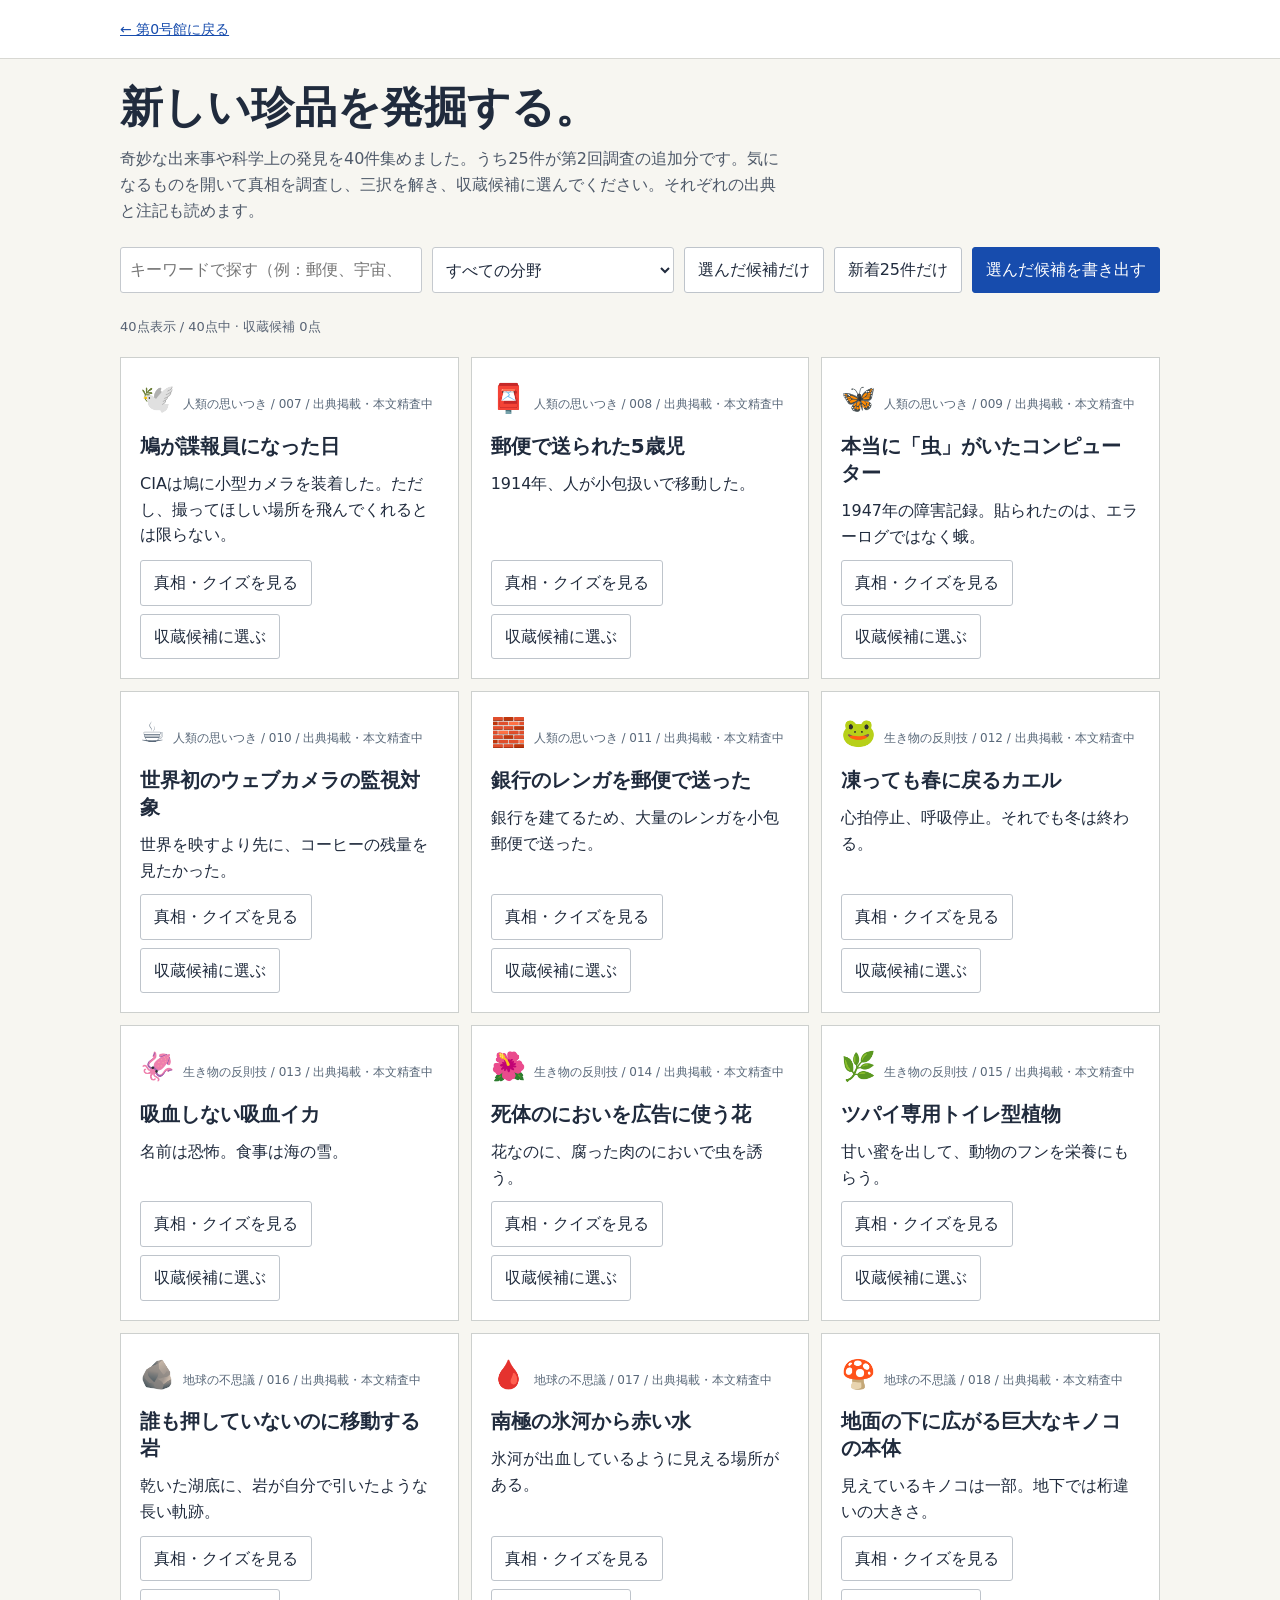
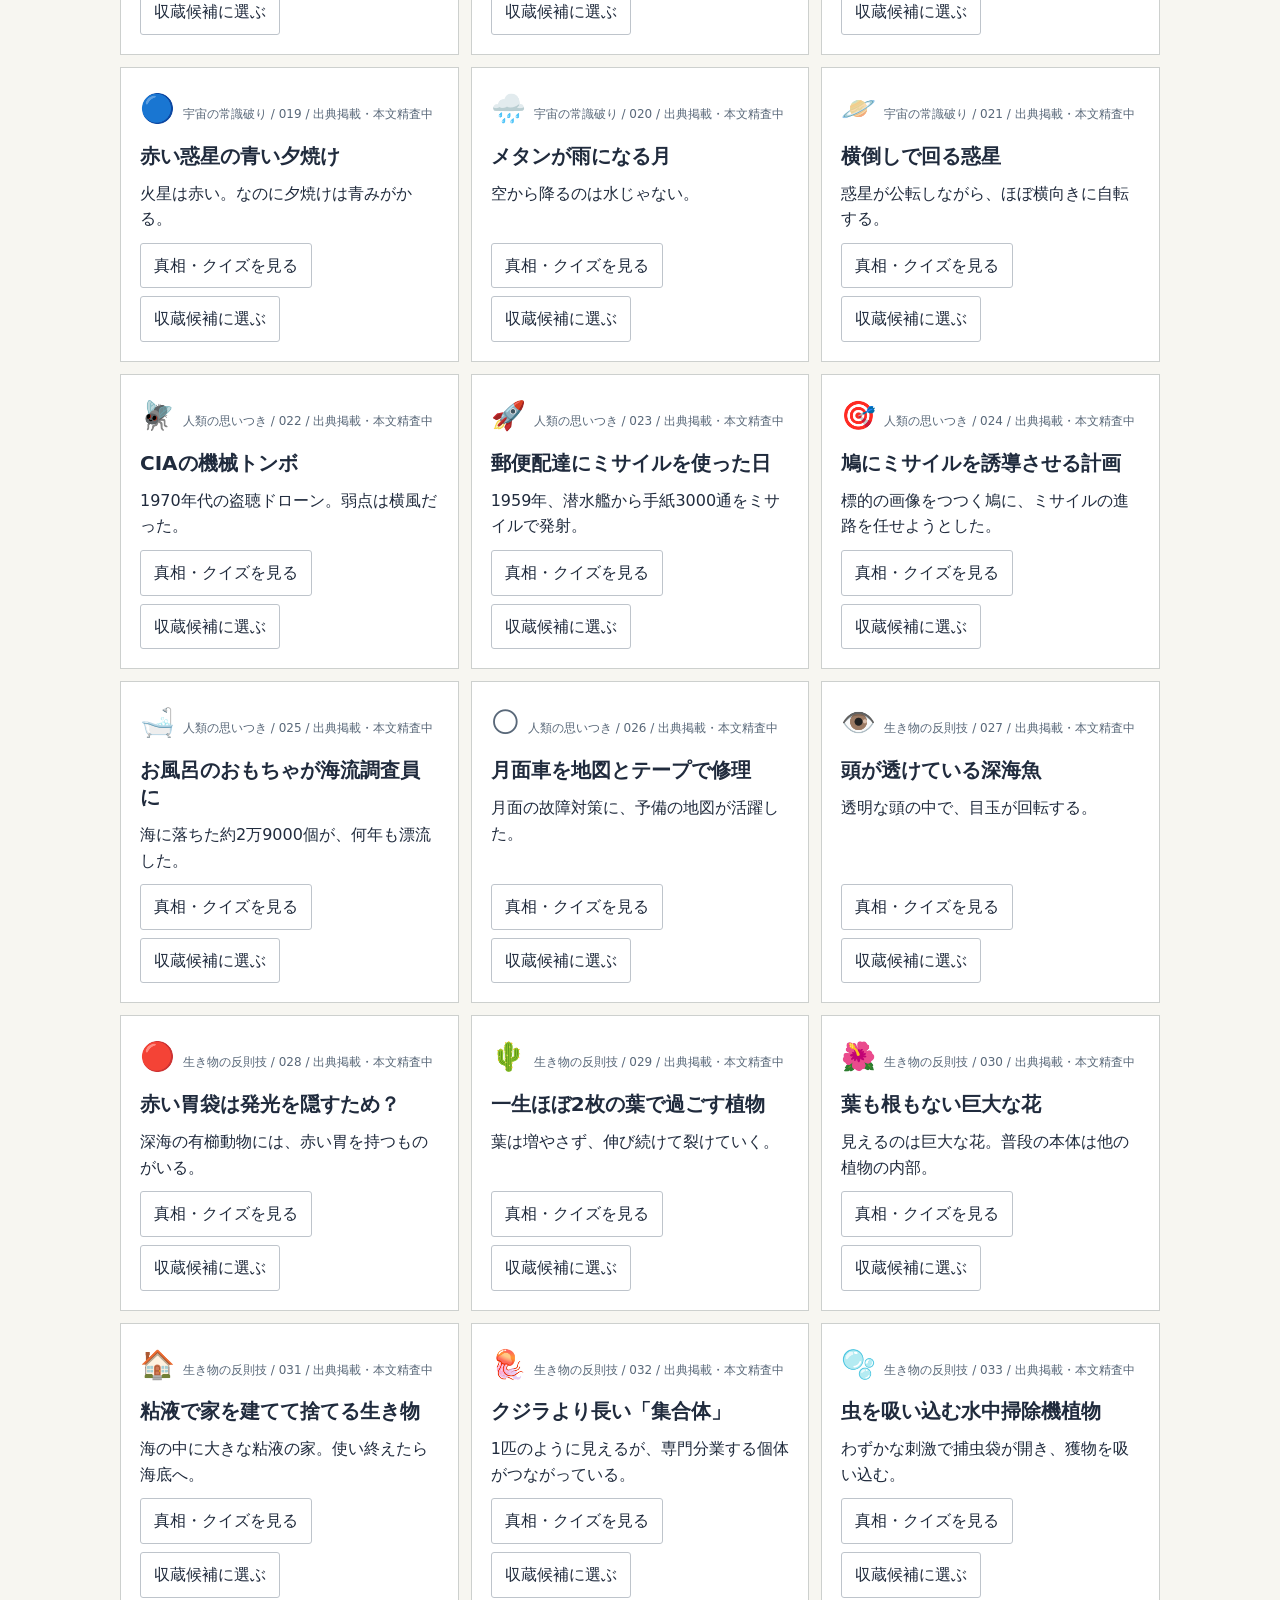
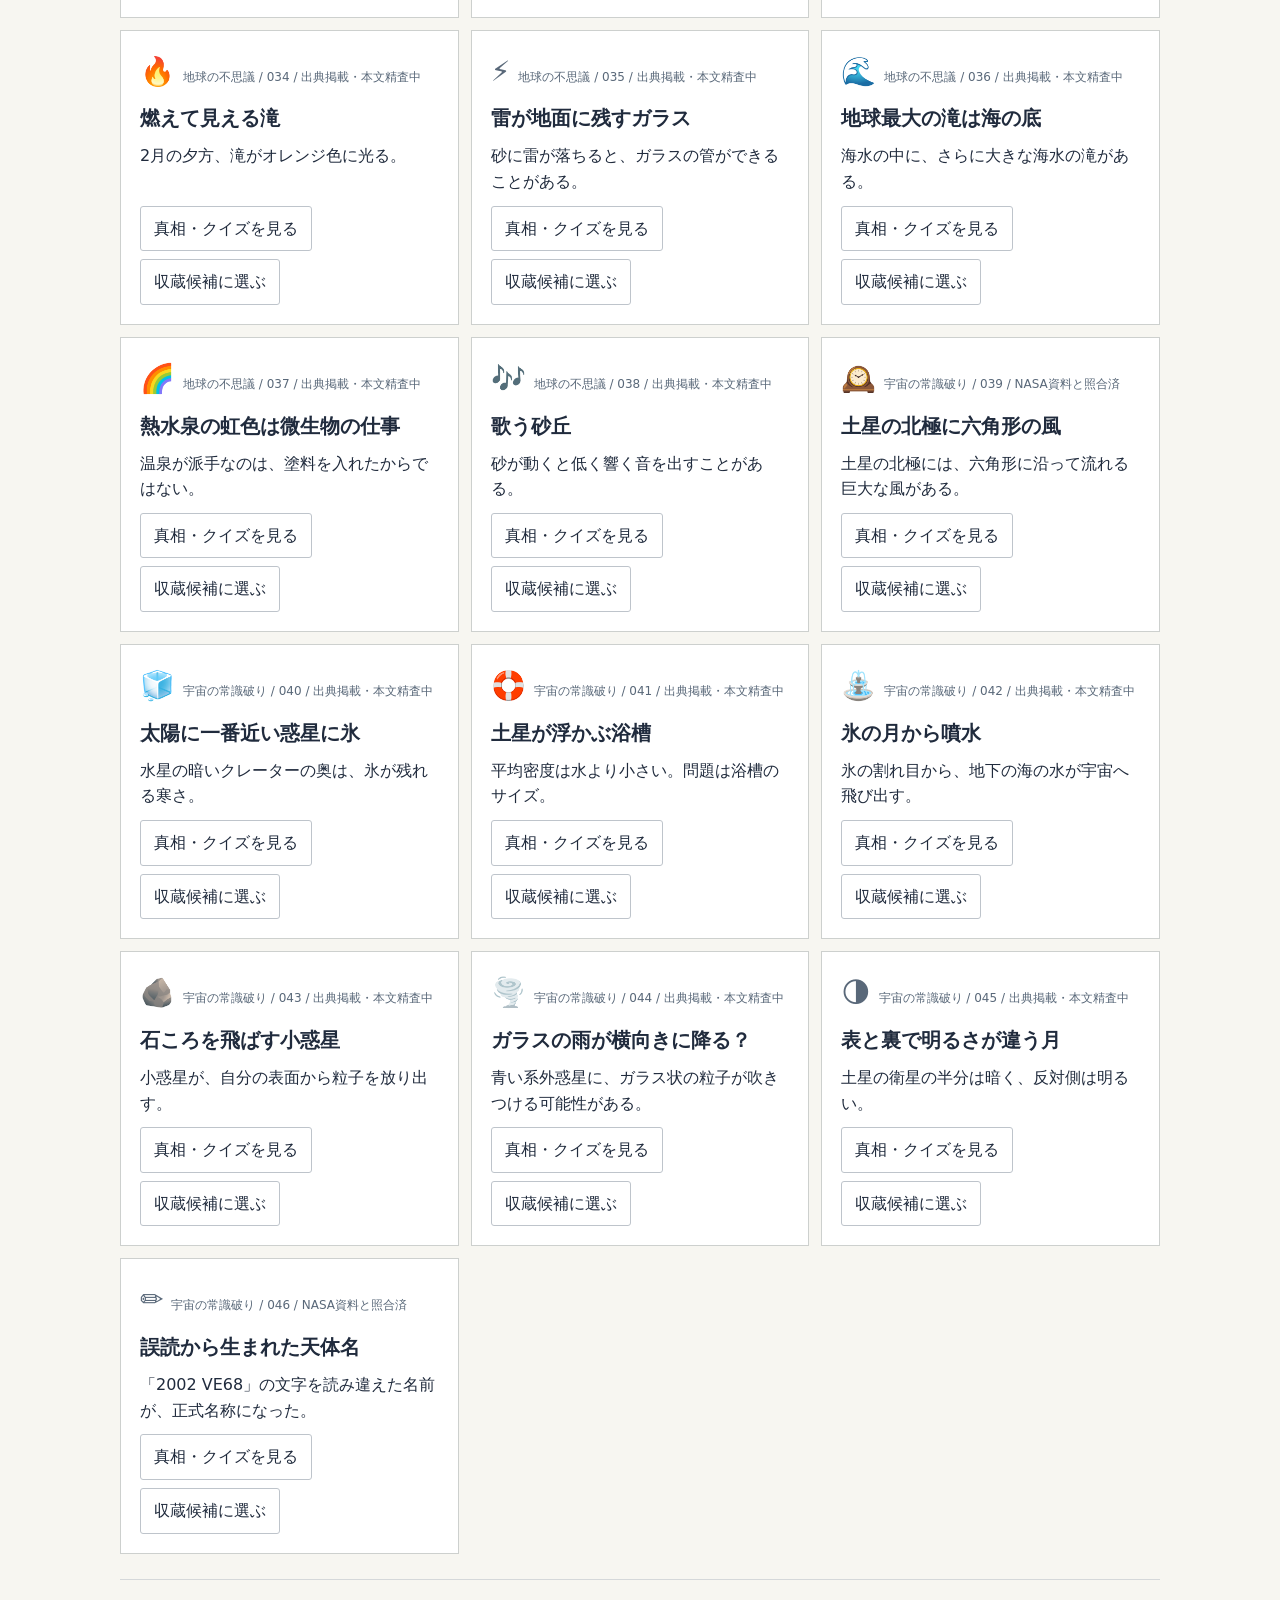
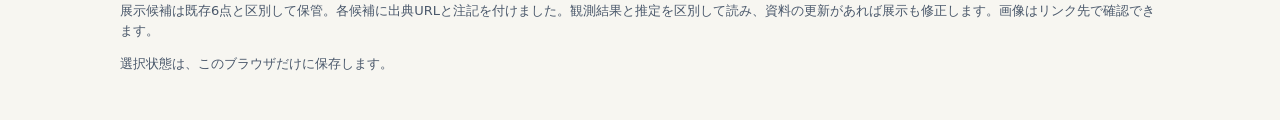
==== curation.html @ 81f0486c "feat: publish museum v0.4 with sourced exhibits and review notes" ====
<!doctype html><html lang="ja"><head><meta charset="utf-8"><meta name="viewport" content="width=device-width, initial-scale=1"><title>奇妙な博物館｜発掘室</title><style>
:root{font:16px/1.6 system-ui,-apple-system,"Noto Sans JP",sans-serif;color:#202b3d;background:#f7f6f1}*{box-sizing:border-box}a{color:#174cad}body{margin:0}.wrap{width:min(1040px,calc(100% - 28px));margin:auto}header{background:#fff;border-bottom:1px solid #d8d8d3;padding:16px 0}.back{font-size:14px}h1{font-size:clamp(28px,4vw,43px);line-height:1.25;margin:22px 0 12px}p{margin:5px 0 12px}.lead{color:#4e5969;max-width:65ch}.toolbar{display:flex;flex-wrap:wrap;gap:10px;align-items:center;margin:24px 0}.toolbar input,.toolbar select{min-height:46px;padding:9px;border:1px solid #c5c9ce;border-radius:3px;background:white;color:inherit;font:inherit}.toolbar input{flex:1 1 240px}.toolbar select{flex:1 1 180px}button{min-height:44px;cursor:pointer;padding:9px 13px;border:1px solid #174cad;color:#fff;background:#174cad;border-radius:3px;font:inherit}button.alt{border-color:#bec4cb;background:#fff;color:#202b3d}button[aria-pressed="true"]{background:#e4ebfa;color:#123b82;border-color:#174cad}button:focus-visible,a:focus-visible,input:focus-visible,select:focus-visible{outline:3px solid #4389ef;outline-offset:2px}.status{font-size:13px;color:#586374;min-height:26px}.grid{display:grid;grid-template-columns:repeat(auto-fit,minmax(min(100%,290px),1fr));gap:12px;margin:14px 0 24px}.card{padding:19px;background:#fff;border:1px solid #cdd0ce;display:flex;flex-direction:column;gap:11px;min-width:0}.category{font-size:12px;color:#596879}.symbol{font-size:28px;margin-right:8px}.card h2{font-size:20px;line-height:1.35;margin:0}.teaser{flex:1;margin:0}.controls{display:flex;flex-wrap:wrap;gap:8px}.truth{border-top:1px solid #deded9;padding-top:13px;font-size:14px}.truth p{margin:0 0 10px}.quiz{border:1px solid #cbd0d7;padding:12px;background:#fafafa}.quiz legend{font-weight:bold}.answers{display:grid;gap:6px;margin:8px 0}.answers button{background:#fff;color:#202b3d;border-color:#cbd0d7;text-align:left}.answers button.correct{background:#e7f6eb;border-color:#278144}.answers button.incorrect{background:#fff0eb;border-color:#b33c28}.quiz-response{margin-top:8px;min-height:20px;font-weight:600}.footer{margin:25px 0 45px;border-top:1px solid #d5d8da;padding-top:16px;font-size:13px;color:#4a586b}.toolbar .short{font-size:13px}.source{overflow-wrap:anywhere}#empty{padding:18px;background:#fff;border:1px solid #d8d8d3}body small{font-size:12px}@media(max-width:540px){.toolbar input,.toolbar select{flex:1 1 100%}.toolbar button{flex:1 1 calc(50% - 10px);white-space:normal}#export{flex-basis:100%}}
</style></head><body><header><div class="wrap"><a class="back" href="index.html">← 第0号館に戻る</a></div></header><main class="wrap"><h1>新しい珍品を発掘する。</h1><p class="lead">奇妙な出来事や科学上の発見を40件集めました。うち25件が第2回調査の追加分です。気になるものを開いて真相を調査し、三択を解き、収蔵候補に選んでください。それぞれの出典と注記も読めます。</p><div class="toolbar"><input id="search" type="search" placeholder="キーワードで探す（例：郵便、宇宙、カエル）" aria-label="展示候補を検索"><select id="category" aria-label="ジャンル"><option value="all">すべての分野</option></select><button id="shortlist" class="alt" aria-pressed="false" type="button">選んだ候補だけ</button><button id="newOnly" class="alt" aria-pressed="false" type="button">新着25件だけ</button><button id="export" type="button">選んだ候補を書き出す</button></div><p id="counter" class="status" aria-live="polite"></p><div id="cards" class="grid"></div><p id="empty" hidden>条件に合う展示はありません。検索を解除してください。</p><section class="footer"><p>展示候補は既存6点と区別して保管。各候補に出典URLと注記を付けました。観測結果と推定を区別して読み、資料の更新があれば展示も修正します。画像はリンク先で確認できます。</p><p id="storage-status" role="status">選択状態は、このブラウザだけに保存します。</p></section></main><script>
'use strict'; const ITEMS=[{"id": "spy-pigeon", "category": "人類の思いつき", "icon": "🕊️", "title": "鳩が諜報員になった日", "teaser": "CIAは鳩に小型カメラを装着した。ただし、撮ってほしい場所を飛んでくれるとは限らない。", "fact": "CIAは鳩に装着できる小型カメラを開発した。鳩は帰巣中に写真を撮影したが、必要な場所の上空を正確に飛ばせず、偵察の効果は限られた。作戦の詳細は現在も機密とされる。", "question": "CIAが鳩に持たせたものは？", "options": ["盗聴器だけ", "小型カメラ", "小さな暗号文"], "answer": 1, "source_name": "CIA Museum", "source_url": "https://www.cia.gov/legacy/museum/artifact/pigeon-camera/", "note": "CIAの博物館は撮影技術と飛行経路の問題を説明している。個別任務の成果は公開されていない。", "num": "007", "status": "出典掲載・本文精査中", "batch": "第1回"}, {"id": "mail-child", "category": "人類の思いつき", "icon": "📮", "title": "郵便で送られた5歳児", "teaser": "1914年、人が小包扱いで移動した。", "fact": "1914年、米国の5歳の少女メイ・ピアストーフは、53セントの郵便料金を払って祖父母のもとへ運ばれた。郵便列車の係員が同行しており、郵便袋に詰められたわけではない。", "question": "郵便料金はいくらだった？", "options": ["53セント", "53ドル", "無料"], "answer": 0, "source_name": "Smithsonian National Postal Museum", "source_url": "https://postalmuseum.si.edu/very-special-deliveries", "note": "当時の郵便規則の解釈には資料間の揺れがある。旅行形態のみ確実に扱う。", "num": "008", "status": "出典掲載・本文精査中", "batch": "第1回"}, {"id": "computer-moth", "category": "人類の思いつき", "icon": "🦋", "title": "本当に「虫」がいたコンピューター", "teaser": "1947年の障害記録。貼られたのは、エラーログではなく蛾。", "fact": "1947年9月9日、Harvard Mark IIのリレーの間に蛾が挟まっていた。蛾は作業日誌に貼り付けられた。ただし「bug」という用語の起源ではない。", "question": "実際に機械に挟まっていたのは？", "options": ["ハチ", "蛾", "カブトムシ"], "answer": 1, "source_name": "Computer History Museum", "source_url": "https://www.computerhistory.org/tdih/September/09/", "note": "bugの語源ではないと明記する。", "num": "009", "status": "出典掲載・本文精査中", "batch": "第1回"}, {"id": "coffee-webcam", "category": "人類の思いつき", "icon": "☕", "title": "世界初のウェブカメラの監視対象", "teaser": "世界を映すより先に、コーヒーの残量を見たかった。", "fact": "ケンブリッジ大学の研究室は、1991年にコーヒーポットを監視するカメラを開発し、1993年に映像をWebへ公開した。研究者が無駄足を踏まないための仕組みだった。", "question": "最初期のウェブカメラが映していたものは？", "options": ["月面", "コーヒーポット", "大学の正門"], "answer": 1, "source_name": "University of Cambridge", "source_url": "https://www.cl.cam.ac.uk/news/2021/09-29-antiques-code-show/", "note": "「初のネットワークカメラ」と「初のウェブカメラ」を混同しない。", "num": "010", "status": "出典掲載・本文精査中", "batch": "第1回"}, {"id": "mail-bricks", "category": "人類の思いつき", "icon": "🧱", "title": "銀行のレンガを郵便で送った", "teaser": "銀行を建てるため、大量のレンガを小包郵便で送った。", "fact": "米国ユタ州バーナルの銀行建設では、多数のレンガが小包郵便を使って運ばれた。このような大量発送が郵便の重量制限見直しにつながったと、国立郵便博物館は紹介している。銀行の建物を丸ごと郵送したわけではない。", "question": "郵便で運んだ「銀行」の正体は？", "options": ["建物をまるごと", "建築用のレンガ", "金庫の現金"], "answer": 1, "source_name": "Smithsonian National Postal Museum", "source_url": "https://postalmuseum.si.edu/exhibition/reaching-rural-america-past-exhibits/precious-packages-americas-parcel-post-service", "note": "年代・レンガ数は資料で表現差がある。数量を断定しない。", "num": "011", "status": "出典掲載・本文精査中", "batch": "第1回"}, {"id": "wood-frog", "category": "生き物の反則技", "icon": "🐸", "title": "凍っても春に戻るカエル", "teaser": "心拍停止、呼吸停止。それでも冬は終わる。", "fact": "北米のウッドフロッグは冬季に体の一部が凍り、心拍や呼吸が止まった状態から春に回復する。糖などが細胞の損傷を防ぐ。無条件にあらゆる凍結から復活できるわけではない。", "question": "冬の凍結中、カエルの心臓は？", "options": ["高速で動く", "止まる", "2つに増える"], "answer": 1, "source_name": "US National Park Service", "source_url": "https://home.nps.gov/kova/learn/nature/wood-frog.htm", "note": "種はウッドフロッグ。普通のカエルすべての特徴ではない。", "num": "012", "status": "出典掲載・本文精査中", "batch": "第1回"}, {"id": "vampire-squid", "category": "生き物の反則技", "icon": "🦑", "title": "吸血しない吸血イカ", "teaser": "名前は恐怖。食事は海の雪。", "fact": "コウモリダコは、吸血するわけでも一般的なイカの仲間でもない。深海で、プランクトンの死骸・排泄物・粘液などが沈んでくる「マリンスノー」を粘着性の触糸で集めて食べる。", "question": "コウモリダコの主な食べ物は？", "options": ["魚の血液", "マリンスノー", "深海の岩石"], "answer": 1, "source_name": "MBARI", "source_url": "https://www.mbari.org/animal/vampire-squid/", "note": "日本語名はコウモリダコ、英名は vampire squid。", "num": "013", "status": "出典掲載・本文精査中", "batch": "第1回"}, {"id": "corpse-flower", "category": "生き物の反則技", "icon": "🌺", "title": "死体のにおいを広告に使う花", "teaser": "花なのに、腐った肉のにおいで虫を誘う。", "fact": "ショクダイオオコンニャク（Titan arum）は開花時に腐肉に似た臭いを放ち、腐肉を好む昆虫を引き寄せて受粉に利用する。", "question": "あえて強い腐敗臭を出す主な理由は？", "options": ["虫を呼ぶため", "寒さを防ぐため", "他の花を枯らすため"], "answer": 0, "source_name": "Royal Botanic Gardens, Kew", "source_url": "https://www.kew.org/read-and-watch/the-giant-pongy-plant-titan-arum", "note": "「世界最大の一輪の花」ではなく巨大な花序。", "num": "014", "status": "出典掲載・本文精査中", "batch": "第1回"}, {"id": "plant-toilet", "category": "生き物の反則技", "icon": "🌿", "title": "ツパイ専用トイレ型植物", "teaser": "甘い蜜を出して、動物のフンを栄養にもらう。", "fact": "Nepenthes lowii（ウツボカズラの一種）はツパイが蜜をなめる位置に捕虫袋を配置し、そこへ落ちるフンから栄養分を得る。虫を捕るだけが植物の生存戦略ではない。", "question": "この植物がツパイから得るものは？", "options": ["羽毛", "フン", "爪"], "answer": 1, "source_name": "Royal Botanic Gardens, Kew", "source_url": "https://www.kew.org/read-and-watch/extraordinary-plants-at-kew", "note": "動物が故意にトイレとして使うと断定しない。", "num": "015", "status": "出典掲載・本文精査中", "batch": "第1回"}, {"id": "moving-rocks", "category": "地球の不思議", "icon": "🪨", "title": "誰も押していないのに移動する岩", "teaser": "乾いた湖底に、岩が自分で引いたような長い軌跡。", "fact": "米デスバレーのRacetrack Playaでは、浅い水と薄い氷と風がそろうと、氷の板が岩を押し、泥の上に移動の跡を残す。現象はまれで、何年も動かない岩もある。", "question": "動く岩の決め手となった組み合わせは？", "options": ["地磁気と満月", "薄い氷・水・風", "地下のモグラ"], "answer": 1, "source_name": "US National Park Service", "source_url": "https://www.nps.gov/articles/deva-moving-rocks.htm", "note": "岩が意思を持って動くのではない。", "num": "016", "status": "出典掲載・本文精査中", "batch": "第1回"}, {"id": "blood-falls", "category": "地球の不思議", "icon": "🩸", "title": "南極の氷河から赤い水", "teaser": "氷河が出血しているように見える場所がある。", "fact": "南極テイラー氷河のBlood Falls（血の滝）は、鉄を多く含む塩水が氷河下から出て赤く見える現象。塩水が出るきっかけには未解明な点もある。", "question": "赤い色の原因となる成分は？", "options": ["赤い藻だけ", "鉄を含む塩水", "動物の血液"], "answer": 1, "source_name": "US National Science Foundation", "source_url": "https://www.nsf.gov/geo/opp/documents/NSF%20Science%20on%20the%20Ice_fifth_edition.pdf", "note": "PDF 47ページ。鉄由来は確認、放出の引き金は未解明。", "num": "017", "status": "出典掲載・本文精査中", "batch": "第1回"}, {"id": "giant-fungus", "category": "地球の不思議", "icon": "🍄", "title": "地面の下に広がる巨大なキノコの本体", "teaser": "見えているキノコは一部。地下では桁違いの大きさ。", "fact": "米オレゴン州マルヒュア国有林のナラタケ属の一個体は、森林の地下およそ2,385エーカーに広がると報告されている。大きさ・年齢・質量は測定と推定を組み合わせた値。", "question": "巨大な本体は主にどこにある？", "options": ["雲の中", "地面の下", "海面"], "answer": 1, "source_name": "US Forest Service", "source_url": "https://www.fs.usda.gov/Internet/FSE_DOCUMENTS/fsbdev3_033146.pdf", "note": "面積は報告書時点の値。世界最大という順位の断定は避ける。", "num": "018", "status": "出典掲載・本文精査中", "batch": "第1回"}, {"id": "mars-sunset", "category": "宇宙の常識破り", "icon": "🔵", "title": "赤い惑星の青い夕焼け", "teaser": "火星は赤い。なのに夕焼けは青みがかる。", "fact": "火星の大気中の細かな塵は、太陽が低いとき青色の光を観測者へ届きやすくする。NASAによれば火星の夕焼けは青みを帯びて見えることがある。", "question": "火星の夕焼けで目立つことがある色は？", "options": ["青", "緑だけ", "虹色の縞"], "answer": 0, "source_name": "NASA Science", "source_url": "https://science.nasa.gov/solar-system/planets/mars/what-does-a-sunrise-sunset-look-like-on-mars/", "note": "大気中の塵の量などで見え方は変わる。", "num": "019", "status": "出典掲載・本文精査中", "batch": "第1回"}, {"id": "titan-rain", "category": "宇宙の常識破り", "icon": "🌧️", "title": "メタンが雨になる月", "teaser": "空から降るのは水じゃない。", "fact": "土星の衛星タイタンには、メタンやエタンなど液体炭化水素の雨、川、湖、海が存在する。地球の水循環に似た物質循環が見られる。", "question": "タイタンの雨の主な材料は？", "options": ["液体の金", "メタンなど", "液体窒素だけ"], "answer": 1, "source_name": "NASA Science", "source_url": "https://science.nasa.gov/saturn/moons/titan/facts/", "note": "降雨の観測と理論的モデルを区別する必要がある。", "num": "020", "status": "出典掲載・本文精査中", "batch": "第1回"}, {"id": "uranus-sideways", "category": "宇宙の常識破り", "icon": "🪐", "title": "横倒しで回る惑星", "teaser": "惑星が公転しながら、ほぼ横向きに自転する。", "fact": "天王星は自転軸が公転面の法線から約98度傾いており、横倒しの姿勢で太陽の周りを回る。片側の極が約21年間ほぼ連続して日光を受ける季節がある。", "question": "天王星の自転軸の傾きはおよそ何度？", "options": ["8度", "98度", "198度"], "answer": 1, "source_name": "NASA Science", "source_url": "https://science.nasa.gov/uranus/facts/", "note": "衝突で倒れたという説明は仮説。", "num": "021", "status": "出典掲載・本文精査中", "batch": "第1回"}, {"id": "cia-dragonfly", "category": "人類の思いつき", "icon": "🪰", "title": "CIAの機械トンボ", "teaser": "1970年代の盗聴ドローン。弱点は横風だった。", "fact": "CIAは1970年代にトンボ型の小型飛行装置Insectothopterを開発した。レーザーで誘導する方式だったが、横風に弱く、作戦投入には至らなかった。", "question": "CIAの機械トンボが実用化されなかった大きな理由は？", "options": ["燃料が砂糖だった", "横風に弱かった", "トンボが機械を嫌った"], "answer": 1, "source_name": "CIA Museum", "source_url": "https://www.cia.gov/legacy/museum/artifact/insectothopter/", "note": "実物の虫を改造したのではなく人工飛行装置。", "status": "出典掲載・本文精査中", "num": "022", "batch": "第2回"}, {"id": "missile-mail", "category": "人類の思いつき", "icon": "🚀", "title": "郵便配達にミサイルを使った日", "teaser": "1959年、潜水艦から手紙3000通をミサイルで発射。", "fact": "1959年6月、米海軍は潜水艦USS BarberoからRegulus Iミサイルで約3000通の手紙を輸送した。実験は成功したが、費用対効果が悪く定常的な郵便配達にはならなかった。", "question": "ミサイルの中には何が入っていた？", "options": ["3000通の手紙", "月の石", "巨大な郵便ポスト"], "answer": 0, "source_name": "Smithsonian National Postal Museum", "source_url": "https://postalmuseum.si.edu/exhibition/oddly-interesting-things-that-carried-the-mail/cruise-missile-mail", "note": "郵便ミサイルは試験飛行で、通常の郵送方法になったわけではない。", "status": "出典掲載・本文精査中", "num": "023", "batch": "第2回"}, {"id": "guided-pigeon", "category": "人類の思いつき", "icon": "🎯", "title": "鳩にミサイルを誘導させる計画", "teaser": "標的の画像をつつく鳩に、ミサイルの進路を任せようとした。", "fact": "第二次大戦中、心理学者B・F・スキナーは鳩を訓練してミサイルの進路を誘導する仕組みを提案した。スミソニアンには関連装置が保存されているが、実戦用ミサイルにはならなかった。", "question": "鳩が操作する想定だったものは？", "options": ["船の汽笛", "誘導用の標的画面", "無線のマイク"], "answer": 1, "source_name": "Smithsonian National Museum of American History", "source_url": "https://americanhistory.si.edu/collections/object/nmah_690069", "note": "CIAの鳩カメラとは別の計画。実戦投入されたとは書かない。", "status": "出典掲載・本文精査中", "num": "024", "batch": "第2回"}, {"id": "bath-toys", "category": "人類の思いつき", "icon": "🛁", "title": "お風呂のおもちゃが海流調査員に", "teaser": "海に落ちた約2万9000個が、何年も漂流した。", "fact": "1992年、太平洋上で貨物船から落ちたコンテナに入っていた約2万9000個のお風呂用おもちゃが海へ流出した。一部は約10か月後からアラスカなどに漂着し、海流を知る手がかりにもなった。", "question": "海で漂流したのは？", "options": ["お風呂のおもちゃ", "家庭用テレビ", "郵便切手"], "answer": 0, "source_name": "NOAA", "source_url": "https://www.noaa.gov/jetstream/ocean/circulations", "note": "全部がアヒルではなく複数の種類のおもちゃ。海洋ごみとしての問題もある。", "status": "出典掲載・本文精査中", "num": "025", "batch": "第2回"}, {"id": "moon-map-fender", "category": "人類の思いつき", "icon": "🌕", "title": "月面車を地図とテープで修理", "teaser": "月面の故障対策に、予備の地図が活躍した。", "fact": "アポロ17号では月面車の泥よけが壊れ、宇宙飛行士らが予備の地図をテープでつなぎ、金具を使って代用品を取り付けた。月面の砂ぼこりはテープを貼る上で厄介だった。", "question": "泥よけの代用品に使われたのは？", "options": ["予備の地図", "月の石", "宇宙食の容器だけ"], "answer": 0, "source_name": "NASA Apollo Lunar Surface Journal", "source_url": "https://history.nasa.gov/wp-content/uploads/static/history/alsj/WOTM/WOTM-DuctTape.html", "note": "テープだけで固定したのではなく、金具も使用。", "status": "出典掲載・本文精査中", "num": "026", "batch": "第2回"}, {"id": "barreleye", "category": "生き物の反則技", "icon": "👁️", "title": "頭が透けている深海魚", "teaser": "透明な頭の中で、目玉が回転する。", "fact": "デメニギス（Macropinna microstoma）は透明な頭部の内部に筒状の目を持つ深海魚。目を上向きから前向きに回転させ、獲物を観察できる。", "question": "デメニギスの目はどこで動く？", "options": ["透明な頭部の中", "尾びれの先", "口の外"], "answer": 0, "source_name": "MBARI", "source_url": "https://www.mbari.org/animal/barreleye-fish/", "note": "頭全体が透明というより、透明なドーム状組織が眼を覆う。", "status": "出典掲載・本文精査中", "num": "027", "batch": "第2回"}, {"id": "red-belly-jelly", "category": "生き物の反則技", "icon": "🔴", "title": "赤い胃袋は発光を隠すため？", "teaser": "深海の有櫛動物には、赤い胃を持つものがいる。", "fact": "ブラッディベリー・コームジェリーは赤い胃を持つ深海の有櫛動物。胃の赤い色が、食べた発光生物の光を外から見えにくくすると考えられている。", "question": "赤い胃の主な役割は？", "options": ["獲物の光を隠す", "海を温める", "赤い光を放つ"], "answer": 0, "source_name": "MBARI", "source_url": "https://www.mbari.org/animal/bloody-belly-comb-jelly/", "note": "発光を隠す働きは研究者の説明であり、胃が赤い原因や機能の全てを確定したわけではない。", "status": "出典掲載・本文精査中", "num": "028", "batch": "第2回"}, {"id": "two-leaf-plant", "category": "生き物の反則技", "icon": "🌵", "title": "一生ほぼ2枚の葉で過ごす植物", "teaser": "葉は増やさず、伸び続けて裂けていく。", "fact": "ナミブ砂漠のウェルウィッチアは一生を通じて基本的に2枚の葉を伸ばし続ける。葉が風化して裂けるため、たくさんの葉があるように見える場合もある。", "question": "ウェルウィッチアの葉は基本的に何枚？", "options": ["2枚", "12枚", "毎日100枚"], "answer": 0, "source_name": "Royal Botanic Gardens, Kew", "source_url": "https://powo.science.kew.org/taxon/urn%3Alsid%3Aipni.org%3Anames%3A383591-1/general-information", "note": "苗の段階の葉の変化と永久葉の区別があるため「生涯で葉を2枚しか作らない」と言い切らない。", "status": "出典掲載・本文精査中", "num": "029", "batch": "第2回"}, {"id": "rafflesia", "category": "生き物の反則技", "icon": "🌺", "title": "葉も根もない巨大な花", "teaser": "見えるのは巨大な花。普段の本体は他の植物の内部。", "fact": "ラフレシア・アルノルディイは根や葉を持たない寄生植物で、ブドウ科のつる植物の内部に潜み、花を咲かせるときに姿を現す。1つの花が直径約1メートルに達することもある。", "question": "この植物が普段潜んでいる場所は？", "options": ["別の植物の中", "氷の下", "空気中"], "answer": 0, "source_name": "Royal Botanic Gardens, Kew", "source_url": "https://www.kew.org/plants/rafflesia-arnoldi", "note": "既存のショクダイオオコンニャクは巨大な花序。こちらは大きな一輪の花。", "status": "出典掲載・本文精査中", "num": "030", "batch": "第2回"}, {"id": "larvacean-house", "category": "生き物の反則技", "icon": "🏠", "title": "粘液で家を建てて捨てる生き物", "teaser": "海の中に大きな粘液の家。使い終えたら海底へ。", "fact": "深海に暮らす大型オタマボヤの一部は、粘液の大きなフィルター状の「家」を作り、海水中の餌を集める。詰まった家を捨てると海底へ沈み、炭素の輸送にも役立つ。", "question": "オタマボヤの家の材料は？", "options": ["粘液", "サンゴの石", "貝殻"], "answer": 0, "source_name": "MBARI", "source_url": "https://www.mbari.org/news/sinkers-provide-missing-piece-in-deep-sea-puzzle/", "note": "すべてのオタマボヤが1mの家を作るわけではない。", "status": "出典掲載・本文精査中", "num": "031", "batch": "第2回"}, {"id": "siphonophore", "category": "生き物の反則技", "icon": "🪼", "title": "クジラより長い「集合体」", "teaser": "1匹のように見えるが、専門分業する個体がつながっている。", "fact": "一部のクダクラゲ類（Siphonophora）は、役割の異なる個虫がつながった群体。種類によってはシロナガスクジラより長く伸びる例がある。", "question": "長い体はどんな構造？", "options": ["専門分業する個虫の群体", "1本の骨", "金属の鎖"], "answer": 0, "source_name": "MBARI", "source_url": "https://www.mbari.org/news/biodiversity-and-biooptics-2020-expedition-log-2/", "note": "「世界最大の単独動物」とは呼ばない。長さは種・測定方法で異なる。", "status": "出典掲載・本文精査中", "num": "032", "batch": "第2回"}, {"id": "bladderwort-vacuum", "category": "生き物の反則技", "icon": "🫧", "title": "虫を吸い込む水中掃除機植物", "teaser": "わずかな刺激で捕虫袋が開き、獲物を吸い込む。", "fact": "タヌキモ属の食虫植物は、袋の内部の水圧を下げ、獲物が感覚毛に触れた瞬間に袋の入り口を開いて水と一緒に吸い込む。非常に速い捕獲機構を持つ。", "question": "獲物を吸い込む原動力は？", "options": ["袋の内外の水圧差", "強い磁石", "泡の音"], "answer": 0, "source_name": "Royal Botanic Gardens, Kew", "source_url": "https://www.kew.org/read-and-watch/carnivorous-plants", "note": "種による構造の違いあり。「0.02秒」はKewにあるが数値の誇張を避ける。", "status": "出典掲載・本文精査中", "num": "033", "batch": "第2回"}, {"id": "firefall", "category": "地球の不思議", "icon": "🔥", "title": "燃えて見える滝", "teaser": "2月の夕方、滝がオレンジ色に光る。", "fact": "米ヨセミテのホーステイル滝は、冬の限られた日に十分な水量、晴天、夕日の角度がそろうと火が流れるようなオレンジ色に光る。実際に燃えているわけではない。", "question": "滝を炎のように見せるものは？", "options": ["夕日", "溶岩", "赤い塗料"], "answer": 0, "source_name": "US National Park Service", "source_url": "https://home.nps.gov/yose/planyourvisit/horsetailfall.htm", "note": "観測は気象と水量に依存し、毎回見られるとは限らない。", "status": "出典掲載・本文精査中", "num": "034", "batch": "第2回"}, {"id": "fulgurite", "category": "地球の不思議", "icon": "⚡", "title": "雷が地面に残すガラス", "teaser": "砂に雷が落ちると、ガラスの管ができることがある。", "fact": "落雷で砂が高温に熱せられ、溶けて再び固まるとフルグライト（雷管石）というガラス質の構造が形成されることがある。", "question": "フルグライトは何が砂を溶かしてできる？", "options": ["雷", "月光", "潮の満ち引き"], "answer": 0, "source_name": "US National Park Service", "source_url": "https://home.nps.gov/articles/grsa-fulgurites.htm", "note": "すべての落雷でできるわけではない。公園内の自然物は採集禁止。", "status": "出典掲載・本文精査中", "num": "035", "batch": "第2回"}, {"id": "undersea-waterfall", "category": "地球の不思議", "icon": "🌊", "title": "地球最大の滝は海の底", "teaser": "海水の中に、さらに大きな海水の滝がある。", "fact": "グリーンランドとアイスランドの間のデンマーク海峡では、冷たく重い海水が暖かい海水の下へ落ち込む。NOAAはこれを地球最大の海底の滝と説明している。", "question": "海底に滝ができる主な理由は？", "options": ["水温などによる密度差", "地球が逆回転", "海底の巨大ポンプ"], "answer": 0, "source_name": "NOAA Ocean Service", "source_url": "https://oceanservice.noaa.gov/facts/largest-waterfall.html", "note": "通常の地上の滝と異なり、密度差による海水の下降流。", "status": "出典掲載・本文精査中", "num": "036", "batch": "第2回"}, {"id": "prismatic-bacteria", "category": "地球の不思議", "icon": "🌈", "title": "熱水泉の虹色は微生物の仕事", "teaser": "温泉が派手なのは、塗料を入れたからではない。", "fact": "イエローストーンのグランド・プリズマティック・スプリングでは、熱を好む微生物の群集が水温ごとに異なる色を生み、青い水面の周囲に黄色やオレンジなどの帯が見られる。", "question": "虹色の帯に大きく関わるのは？", "options": ["熱を好む微生物", "人工の染料", "魚のうろこ"], "answer": 0, "source_name": "US National Park Service", "source_url": "https://www.nps.gov/places/000/grand-prismatic-spring.htm", "note": "中央の青い色と周囲の微生物由来の色を区別する。", "status": "出典掲載・本文精査中", "num": "037", "batch": "第2回"}, {"id": "singing-sand", "category": "地球の不思議", "icon": "🎶", "title": "歌う砂丘", "teaser": "砂が動くと低く響く音を出すことがある。", "fact": "米グレートサンドデューンズ国立公園の砂丘では、砂が滑り落ちる際にブーンと響く自然音が聞こえることがある。国立公園局も来訪者にこの音への配慮を呼びかけている。", "question": "砂丘の音の発生源は？", "options": ["動く砂", "地下鉄の車両", "地中の鐘"], "answer": 0, "source_name": "米国国立公園局（歌う砂丘の記録）", "source_url": "https://www.nps.gov/subjects/sound/singing-sands.htm", "note": "NPSが現地で録音した低い音を公開している。どの砂丘でも発生する現象ではない。", "status": "出典掲載・本文精査中", "num": "038", "batch": "第2回"}, {"id": "saturn-hexagon", "category": "宇宙の常識破り", "icon": "🕰️", "title": "土星の北極に六角形の風", "teaser": "土星の北極には、六角形に沿って流れる巨大な風がある。", "fact": "NASAのボイジャー探査機が1980年代に土星の北極付近の六角形の雲の模様を撮影し、カッシーニ探査機も観測した。六角形の辺に沿って流れるジェット気流の構造で、地表に描かれた図形ではない。", "question": "土星の北極で六角形に見えるのは何？", "options": ["地面に刻まれた模様", "大気中のジェット気流", "宇宙船の航跡"], "answer": 1, "source_name": "NASA Science（Circles and Hexagons）", "source_url": "https://science.nasa.gov/photojournal/circles-and-hexagons/", "note": "六角形は大気中の流れが作る模様。六角形の構造は観測されているが、発生の詳しい仕組みには研究が続いている。", "status": "NASA資料と照合済", "num": "039", "batch": "第2回"}, {"id": "mercury-ice", "category": "宇宙の常識破り", "icon": "🧊", "title": "太陽に一番近い惑星に氷", "teaser": "水星の暗いクレーターの奥は、氷が残れる寒さ。", "fact": "水星は昼間高温になるが、極付近の太陽光が届かないクレーター内部には水の氷が存在する強い証拠がある。MESSENGER探査機の観測などが裏付けた。", "question": "水星の氷が残る場所は？", "options": ["極域の永久影", "日当たりのよい赤道", "火口の溶岩"], "answer": 0, "source_name": "NASA Science", "source_url": "https://science.nasa.gov/photojournal/water-ice-on-mercury/", "note": "すべての水星表面に氷があるわけではない。", "status": "出典掲載・本文精査中", "num": "040", "batch": "第2回"}, {"id": "saturn-floats", "category": "宇宙の常識破り", "icon": "🛟", "title": "土星が浮かぶ浴槽", "teaser": "平均密度は水より小さい。問題は浴槽のサイズ。", "fact": "土星は太陽系の惑星の中で唯一、平均密度が水より小さい。もし十分巨大な水槽があれば浮くと例えられるが、実際に惑星を水槽へ入れることはできない。", "question": "土星が水に浮くといわれる理由は？", "options": ["平均密度が水より小さい", "環が浮き輪になる", "水をはじく"], "answer": 0, "source_name": "NASA Science", "source_url": "https://science.nasa.gov/saturn/facts/", "note": "思考実験であって現実の実験ではない。", "status": "出典掲載・本文精査中", "num": "041", "batch": "第2回"}, {"id": "enceladus-jets", "category": "宇宙の常識破り", "icon": "⛲", "title": "氷の月から噴水", "teaser": "氷の割れ目から、地下の海の水が宇宙へ飛び出す。", "fact": "土星の衛星エンケラドスでは、氷の地殻の下に全球的な塩水の海があり、南極付近の割れ目から水蒸気と氷の粒が噴き出すのをカッシーニ探査機が観測した。", "question": "エンケラドスの噴出物は主に？", "options": ["水蒸気と氷の粒", "マグマだけ", "金属の粉"], "answer": 0, "source_name": "NASA Cassini", "source_url": "https://science.nasa.gov/mission/cassini/science/enceladus/", "note": "生命の存在が確認されたわけではない。", "status": "出典掲載・本文精査中", "num": "042", "batch": "第2回"}, {"id": "bennu-rocks", "category": "宇宙の常識破り", "icon": "🪨", "title": "石ころを飛ばす小惑星", "teaser": "小惑星が、自分の表面から粒子を放り出す。", "fact": "NASAの探査機OSIRIS-RExは小惑星ベンヌの表面から岩石粒子が放出される現象を多数回観測した。粒子の一部は宇宙へ出て、一部は周回後に地表へ戻る。", "question": "ベンヌが放り出していたのは？", "options": ["岩石の粒", "人工衛星", "液体の水"], "answer": 0, "source_name": "NASA Science", "source_url": "https://science.nasa.gov/solar-system/asteroids/101955-bennu/facts/", "note": "粒子の放出原因については複数の仮説がある。", "status": "出典掲載・本文精査中", "num": "043", "batch": "第2回"}, {"id": "glass-weather", "category": "宇宙の常識破り", "icon": "🌪️", "title": "ガラスの雨が横向きに降る？", "teaser": "青い系外惑星に、ガラス状の粒子が吹きつける可能性がある。", "fact": "系外惑星HD 189733 bの大気について、NASAは高温でガラス状の粒子を含む雲と強い風が生じうると説明している。「横向きのガラスの雨」は大気のモデルや推定を表す言い方で、雨粒を直接撮影した結果ではない。", "question": "NASAが紹介する極端な天気は？", "options": ["ガラス状の粒子が強風で舞う", "雪だるまが降る", "虹が固体で落ちる"], "answer": 0, "source_name": "NASA Science", "source_url": "https://science.nasa.gov/exoplanets/immersive/strange-new-worlds/", "note": "推定・モデルに基づく表現。確定的な実測として扱わない。", "status": "出典掲載・本文精査中", "num": "044", "batch": "第2回"}, {"id": "iapetus-faces", "category": "宇宙の常識破り", "icon": "🌗", "title": "表と裏で明るさが違う月", "teaser": "土星の衛星の半分は暗く、反対側は明るい。", "fact": "土星の衛星イアペトゥスは進行方向側とその反対側で表面の反射率が大きく異なる。探査機カッシーニの写真でも極端な明暗差が確認されている。", "question": "明暗差がある天体は？", "options": ["イアペトゥス", "太陽", "国際宇宙ステーション"], "answer": 0, "source_name": "NASA Science", "source_url": "https://science.nasa.gov/saturn/moons/iapetus/", "note": "表面が半分ずつ完全に白黒に分かれているわけではない。", "status": "出典掲載・本文精査中", "num": "045", "batch": "第2回"}, {"id": "zoozve-name", "category": "宇宙の常識破り", "icon": "✏️", "title": "誤読から生まれた天体名", "teaser": "「2002 VE68」の文字を読み違えた名前が、正式名称になった。", "fact": "金星の近くを周回する準衛星2002 VE68は、ポスター制作者が記号を読み違えた「Zoozve」という名前を2024年に正式に与えられた。準衛星は金星自体を周回する衛星ではなく、太陽の周りを回る小惑星。", "question": "「Zoozve」の名前のきっかけは？", "options": ["文字の読み違い", "ローマ神話の神", "NASAのロボット名"], "answer": 0, "source_name": "NASA Science（Zoozveの命名経緯）", "source_url": "https://science.nasa.gov/venus/venus-facts/", "note": "準衛星と金星の衛星を混同しない。", "status": "NASA資料と照合済", "num": "046", "batch": "第2回"}];
const $=id=>document.getElementById(id), key='curious-museum-curation-v1';
let selected=[]; try{let data=JSON.parse(localStorage.getItem(key)||'[]');if(Array.isArray(data))selected=data.filter(v=>typeof v==='string')}catch(e){$('storage-status').textContent='保存済みの候補を読み込めませんでした。'}
const categories=[...new Set(ITEMS.map(x=>x.category))]; categories.forEach(s=>{const o=document.createElement('option');o.value=s;o.textContent=s;$('category').append(o)});
const store=()=>{try{localStorage.setItem(key,JSON.stringify(selected));$('storage-status').textContent='採用候補を端末内に保存しました。'}catch(e){$('storage-status').textContent='ブラウザに保存できません。下の書き出しを使ってください。'}};
let shortlist=false, onlyNew=false, openFacts=new Set(), answers={};
function node(tag,text,cls){let e=document.createElement(tag);if(text!==undefined)e.textContent=text;if(cls)e.className=cls;return e}
function render(){const q=$('search').value.trim().toLowerCase(), cat=$('category').value;const results=ITEMS.filter(x=>(!onlyNew||x.batch==='第2回')&&(cat==='all'||x.category===cat)&&(!shortlist||selected.includes(x.id))&&(!q||[x.title,x.teaser,x.fact,x.category].some(s=>s.toLowerCase().includes(q))));$('cards').replaceChildren();$('empty').hidden=results.length>0;$('shortlist').setAttribute('aria-pressed',String(shortlist));$('newOnly').setAttribute('aria-pressed',String(onlyNew));$('counter').textContent=`${results.length}点表示 / ${ITEMS.length}点中 · 収蔵候補 ${selected.length}点`;
for(let x of results){let card=node('article',undefined,'card'),mark=node('div',undefined,'category');mark.append(node('span',x.icon,'symbol'),document.createTextNode(x.category+' / '+x.num+' / '+x.status));card.append(mark,node('h2',x.title),node('p',x.teaser,'teaser'));
let ctl=node('div',undefined,'controls'),open=node('button',openFacts.has(x.id)?'真相を閉じる':'真相・クイズを見る','alt'),star=node('button',selected.includes(x.id)?'候補から外す':'収蔵候補に選ぶ','alt');open.type='button';star.type='button';star.setAttribute('aria-pressed',String(selected.includes(x.id)));open.addEventListener('click',()=>{if(openFacts.has(x.id))openFacts.delete(x.id);else openFacts.add(x.id);render()});star.addEventListener('click',()=>{if(selected.includes(x.id))selected=selected.filter(v=>v!==x.id);else selected.push(x.id);store();render()});ctl.append(open,star);card.append(ctl);
if(openFacts.has(x.id)){let truth=node('section',undefined,'truth');truth.append(node('p',x.fact));let source=node('a','出典：'+x.source_name,'source');source.href=x.source_url;source.target='_blank';source.rel='noopener noreferrer';truth.append(source,node('p','注記：'+x.note,'category'));const quiz=node('div',undefined,'quiz');quiz.append(node('strong',x.question));let answerWrap=node('div',undefined,'answers');x.options.forEach((opt,i)=>{let b=node('button',opt,'alt'+(answers[x.id]===i?(i===x.answer?' correct':' incorrect'):''));b.type='button';b.addEventListener('click',()=>{answers[x.id]=i;render()});answerWrap.append(b)});quiz.append(answerWrap);if(answers[x.id]!==undefined){quiz.append(node('p',answers[x.id]===x.answer?'正解。出典も確かめてみよう。':'惜しい。正解は「'+x.options[x.answer]+'」。','quiz-response'))}truth.append(quiz);card.append(truth)}$('cards').append(card)} }
$('search').addEventListener('input',render);$('category').addEventListener('change',render);$('shortlist').addEventListener('click',()=>{shortlist=!shortlist;render()});$('newOnly').addEventListener('click',()=>{onlyNew=!onlyNew;render()});$('export').addEventListener('click',()=>{const chosen=ITEMS.filter(x=>selected.includes(x.id));const blob=new Blob([JSON.stringify({schemaVersion:'1.0',createdAt:new Date().toISOString(),items:chosen},null,2)],{type:'application/json'}),url=URL.createObjectURL(blob),a=node('a');a.href=url;a.download='奇妙な博物館_収蔵候補.json';document.body.append(a);a.click();a.remove();setTimeout(()=>URL.revokeObjectURL(url),1000);$('storage-status').textContent=chosen.length+'件の候補をJSONに書き出しました。'});render();
</script></body></html>
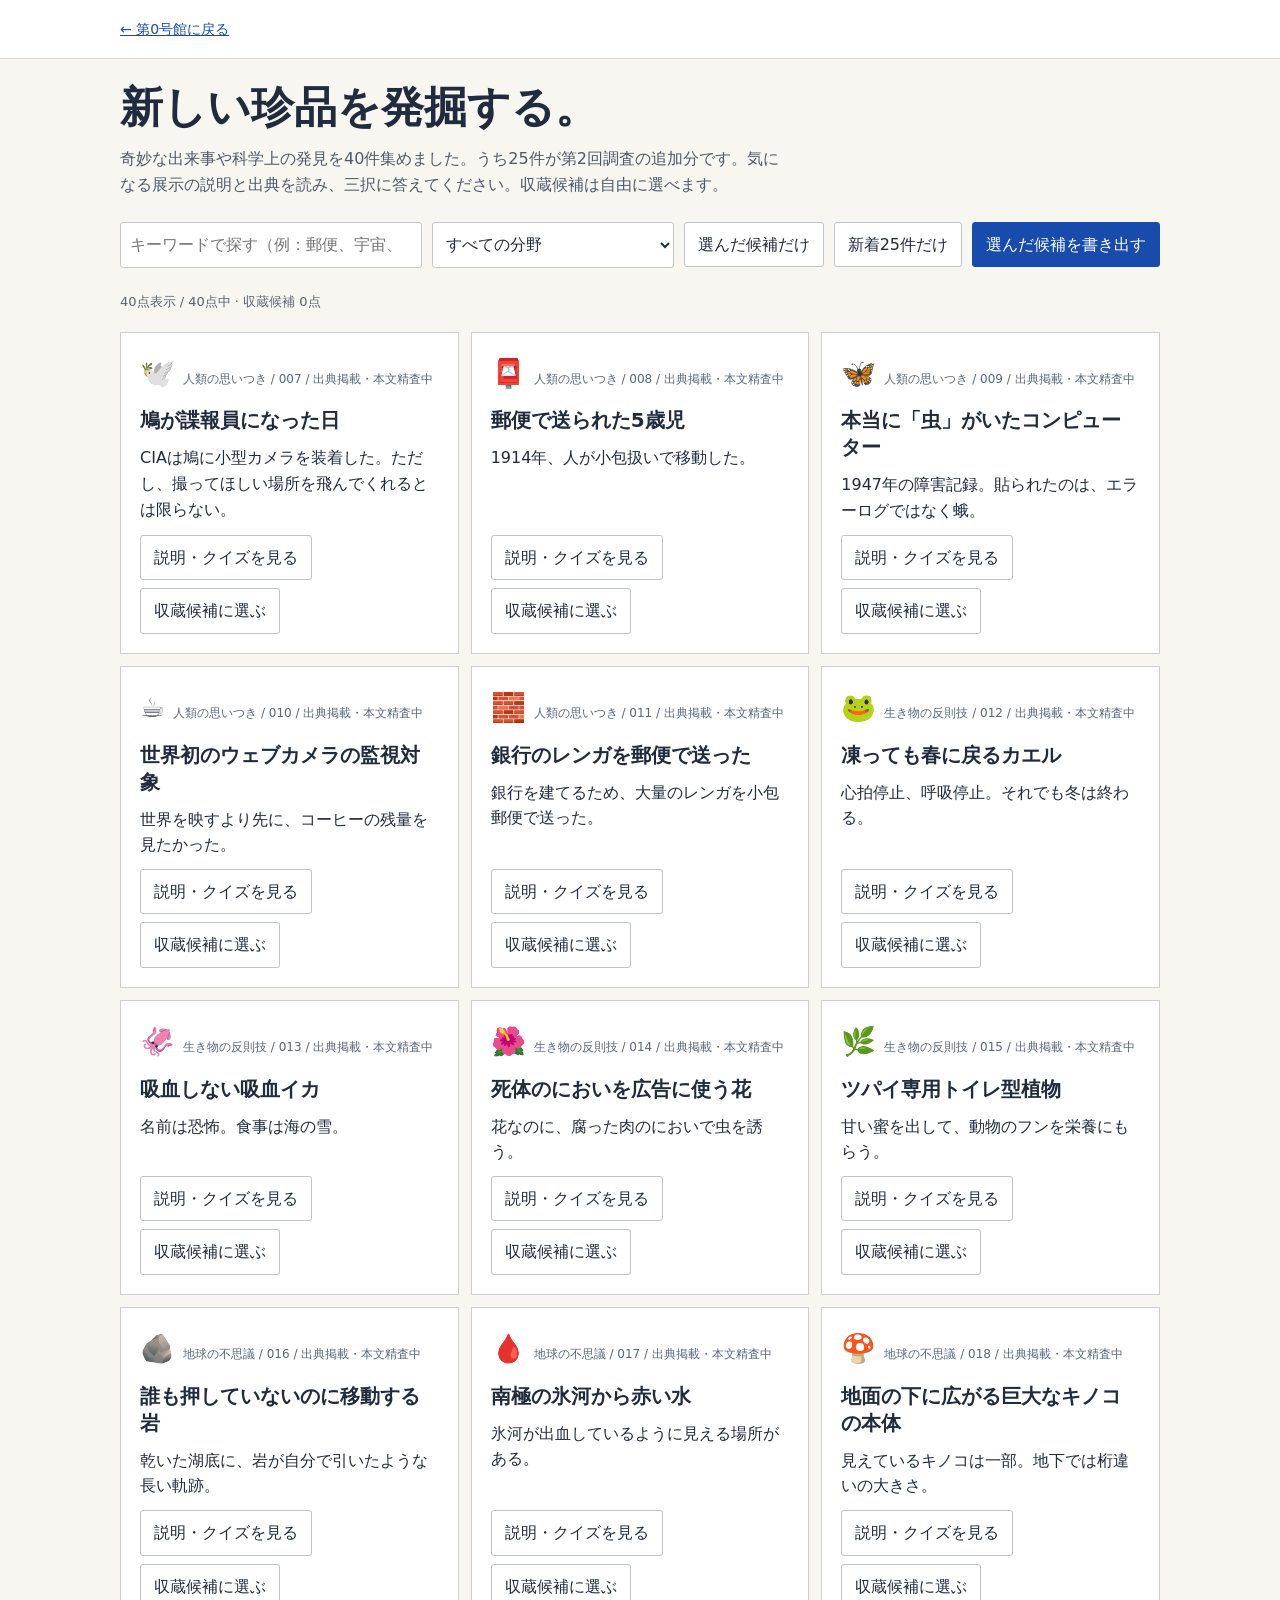
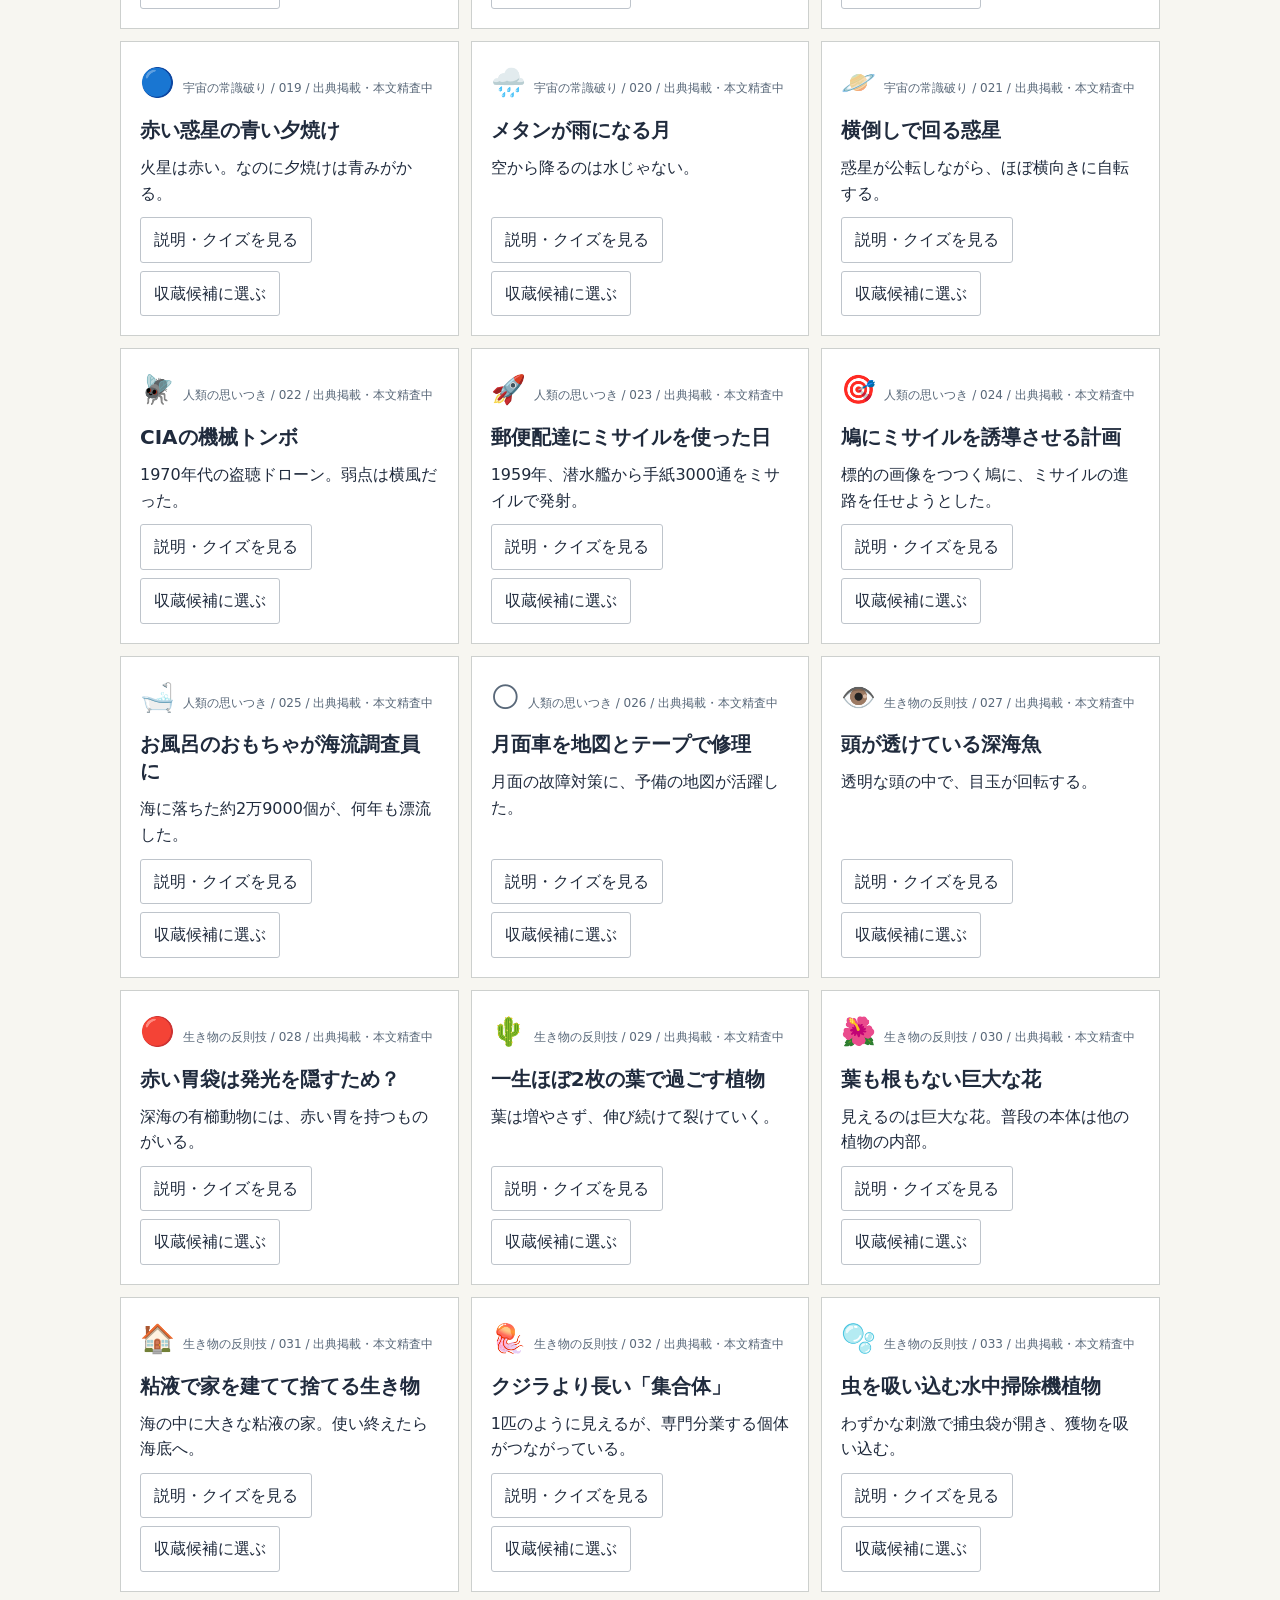
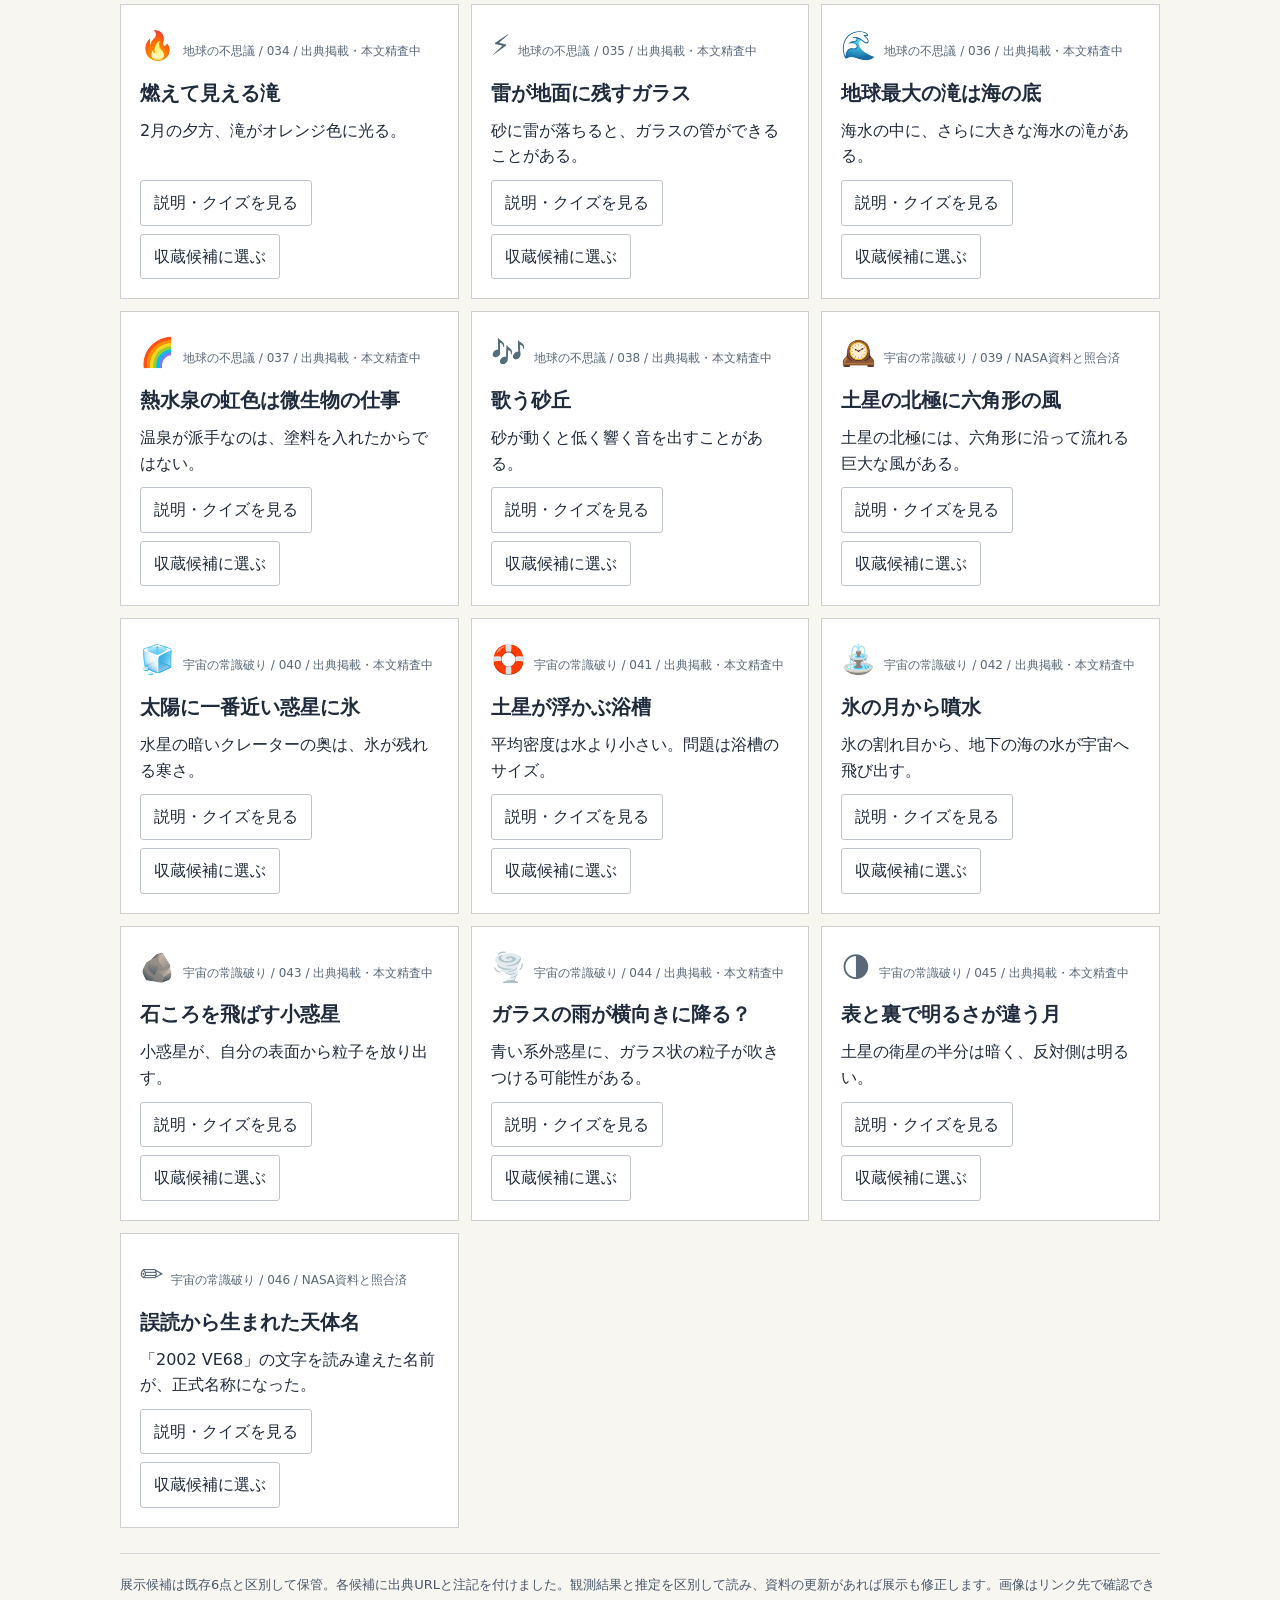
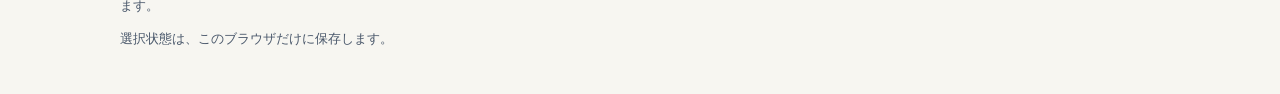
==== commit 01fee434: "copy: distinguish provisional exhibits from verified facts in curation.html" ====
--- a/curation.html
+++ b/curation.html
@@ -1,6 +1,6 @@
 <!doctype html><html lang="ja"><head><meta charset="utf-8"><meta name="viewport" content="width=device-width, initial-scale=1"><title>奇妙な博物館｜発掘室</title><style>
 :root{font:16px/1.6 system-ui,-apple-system,"Noto Sans JP",sans-serif;color:#202b3d;background:#f7f6f1}*{box-sizing:border-box}a{color:#174cad}body{margin:0}.wrap{width:min(1040px,calc(100% - 28px));margin:auto}header{background:#fff;border-bottom:1px solid #d8d8d3;padding:16px 0}.back{font-size:14px}h1{font-size:clamp(28px,4vw,43px);line-height:1.25;margin:22px 0 12px}p{margin:5px 0 12px}.lead{color:#4e5969;max-width:65ch}.toolbar{display:flex;flex-wrap:wrap;gap:10px;align-items:center;margin:24px 0}.toolbar input,.toolbar select{min-height:46px;padding:9px;border:1px solid #c5c9ce;border-radius:3px;background:white;color:inherit;font:inherit}.toolbar input{flex:1 1 240px}.toolbar select{flex:1 1 180px}button{min-height:44px;cursor:pointer;padding:9px 13px;border:1px solid #174cad;color:#fff;background:#174cad;border-radius:3px;font:inherit}button.alt{border-color:#bec4cb;background:#fff;color:#202b3d}button[aria-pressed="true"]{background:#e4ebfa;color:#123b82;border-color:#174cad}button:focus-visible,a:focus-visible,input:focus-visible,select:focus-visible{outline:3px solid #4389ef;outline-offset:2px}.status{font-size:13px;color:#586374;min-height:26px}.grid{display:grid;grid-template-columns:repeat(auto-fit,minmax(min(100%,290px),1fr));gap:12px;margin:14px 0 24px}.card{padding:19px;background:#fff;border:1px solid #cdd0ce;display:flex;flex-direction:column;gap:11px;min-width:0}.category{font-size:12px;color:#596879}.symbol{font-size:28px;margin-right:8px}.card h2{font-size:20px;line-height:1.35;margin:0}.teaser{flex:1;margin:0}.controls{display:flex;flex-wrap:wrap;gap:8px}.truth{border-top:1px solid #deded9;padding-top:13px;font-size:14px}.truth p{margin:0 0 10px}.quiz{border:1px solid #cbd0d7;padding:12px;background:#fafafa}.quiz legend{font-weight:bold}.answers{display:grid;gap:6px;margin:8px 0}.answers button{background:#fff;color:#202b3d;border-color:#cbd0d7;text-align:left}.answers button.correct{background:#e7f6eb;border-color:#278144}.answers button.incorrect{background:#fff0eb;border-color:#b33c28}.quiz-response{margin-top:8px;min-height:20px;font-weight:600}.footer{margin:25px 0 45px;border-top:1px solid #d5d8da;padding-top:16px;font-size:13px;color:#4a586b}.toolbar .short{font-size:13px}.source{overflow-wrap:anywhere}#empty{padding:18px;background:#fff;border:1px solid #d8d8d3}body small{font-size:12px}@media(max-width:540px){.toolbar input,.toolbar select{flex:1 1 100%}.toolbar button{flex:1 1 calc(50% - 10px);white-space:normal}#export{flex-basis:100%}}
-</style></head><body><header><div class="wrap"><a class="back" href="index.html">← 第0号館に戻る</a></div></header><main class="wrap"><h1>新しい珍品を発掘する。</h1><p class="lead">奇妙な出来事や科学上の発見を40件集めました。うち25件が第2回調査の追加分です。気になるものを開いて真相を調査し、三択を解き、収蔵候補に選んでください。それぞれの出典と注記も読めます。</p><div class="toolbar"><input id="search" type="search" placeholder="キーワードで探す（例：郵便、宇宙、カエル）" aria-label="展示候補を検索"><select id="category" aria-label="ジャンル"><option value="all">すべての分野</option></select><button id="shortlist" class="alt" aria-pressed="false" type="button">選んだ候補だけ</button><button id="newOnly" class="alt" aria-pressed="false" type="button">新着25件だけ</button><button id="export" type="button">選んだ候補を書き出す</button></div><p id="counter" class="status" aria-live="polite"></p><div id="cards" class="grid"></div><p id="empty" hidden>条件に合う展示はありません。検索を解除してください。</p><section class="footer"><p>展示候補は既存6点と区別して保管。各候補に出典URLと注記を付けました。観測結果と推定を区別して読み、資料の更新があれば展示も修正します。画像はリンク先で確認できます。</p><p id="storage-status" role="status">選択状態は、このブラウザだけに保存します。</p></section></main><script>
+</style></head><body><header><div class="wrap"><a class="back" href="index.html">← 第0号館に戻る</a></div></header><main class="wrap"><h1>新しい珍品を発掘する。</h1><p class="lead">奇妙な出来事や科学上の発見を40件集めました。うち25件が第2回調査の追加分です。気になる展示の説明と出典を読み、三択に答えてください。収蔵候補は自由に選べます。</p><div class="toolbar"><input id="search" type="search" placeholder="キーワードで探す（例：郵便、宇宙、カエル）" aria-label="展示候補を検索"><select id="category" aria-label="ジャンル"><option value="all">すべての分野</option></select><button id="shortlist" class="alt" aria-pressed="false" type="button">選んだ候補だけ</button><button id="newOnly" class="alt" aria-pressed="false" type="button">新着25件だけ</button><button id="export" type="button">選んだ候補を書き出す</button></div><p id="counter" class="status" aria-live="polite"></p><div id="cards" class="grid"></div><p id="empty" hidden>条件に合う展示はありません。検索を解除してください。</p><section class="footer"><p>展示候補は既存6点と区別して保管。各候補に出典URLと注記を付けました。観測結果と推定を区別して読み、資料の更新があれば展示も修正します。画像はリンク先で確認できます。</p><p id="storage-status" role="status">選択状態は、このブラウザだけに保存します。</p></section></main><script>
 'use strict'; const ITEMS=[{"id": "spy-pigeon", "category": "人類の思いつき", "icon": "🕊️", "title": "鳩が諜報員になった日", "teaser": "CIAは鳩に小型カメラを装着した。ただし、撮ってほしい場所を飛んでくれるとは限らない。", "fact": "CIAは鳩に装着できる小型カメラを開発した。鳩は帰巣中に写真を撮影したが、必要な場所の上空を正確に飛ばせず、偵察の効果は限られた。作戦の詳細は現在も機密とされる。", "question": "CIAが鳩に持たせたものは？", "options": ["盗聴器だけ", "小型カメラ", "小さな暗号文"], "answer": 1, "source_name": "CIA Museum", "source_url": "https://www.cia.gov/legacy/museum/artifact/pigeon-camera/", "note": "CIAの博物館は撮影技術と飛行経路の問題を説明している。個別任務の成果は公開されていない。", "num": "007", "status": "出典掲載・本文精査中", "batch": "第1回"}, {"id": "mail-child", "category": "人類の思いつき", "icon": "📮", "title": "郵便で送られた5歳児", "teaser": "1914年、人が小包扱いで移動した。", "fact": "1914年、米国の5歳の少女メイ・ピアストーフは、53セントの郵便料金を払って祖父母のもとへ運ばれた。郵便列車の係員が同行しており、郵便袋に詰められたわけではない。", "question": "郵便料金はいくらだった？", "options": ["53セント", "53ドル", "無料"], "answer": 0, "source_name": "Smithsonian National Postal Museum", "source_url": "https://postalmuseum.si.edu/very-special-deliveries", "note": "当時の郵便規則の解釈には資料間の揺れがある。旅行形態のみ確実に扱う。", "num": "008", "status": "出典掲載・本文精査中", "batch": "第1回"}, {"id": "computer-moth", "category": "人類の思いつき", "icon": "🦋", "title": "本当に「虫」がいたコンピューター", "teaser": "1947年の障害記録。貼られたのは、エラーログではなく蛾。", "fact": "1947年9月9日、Harvard Mark IIのリレーの間に蛾が挟まっていた。蛾は作業日誌に貼り付けられた。ただし「bug」という用語の起源ではない。", "question": "実際に機械に挟まっていたのは？", "options": ["ハチ", "蛾", "カブトムシ"], "answer": 1, "source_name": "Computer History Museum", "source_url": "https://www.computerhistory.org/tdih/September/09/", "note": "bugの語源ではないと明記する。", "num": "009", "status": "出典掲載・本文精査中", "batch": "第1回"}, {"id": "coffee-webcam", "category": "人類の思いつき", "icon": "☕", "title": "世界初のウェブカメラの監視対象", "teaser": "世界を映すより先に、コーヒーの残量を見たかった。", "fact": "ケンブリッジ大学の研究室は、1991年にコーヒーポットを監視するカメラを開発し、1993年に映像をWebへ公開した。研究者が無駄足を踏まないための仕組みだった。", "question": "最初期のウェブカメラが映していたものは？", "options": ["月面", "コーヒーポット", "大学の正門"], "answer": 1, "source_name": "University of Cambridge", "source_url": "https://www.cl.cam.ac.uk/news/2021/09-29-antiques-code-show/", "note": "「初のネットワークカメラ」と「初のウェブカメラ」を混同しない。", "num": "010", "status": "出典掲載・本文精査中", "batch": "第1回"}, {"id": "mail-bricks", "category": "人類の思いつき", "icon": "🧱", "title": "銀行のレンガを郵便で送った", "teaser": "銀行を建てるため、大量のレンガを小包郵便で送った。", "fact": "米国ユタ州バーナルの銀行建設では、多数のレンガが小包郵便を使って運ばれた。このような大量発送が郵便の重量制限見直しにつながったと、国立郵便博物館は紹介している。銀行の建物を丸ごと郵送したわけではない。", "question": "郵便で運んだ「銀行」の正体は？", "options": ["建物をまるごと", "建築用のレンガ", "金庫の現金"], "answer": 1, "source_name": "Smithsonian National Postal Museum", "source_url": "https://postalmuseum.si.edu/exhibition/reaching-rural-america-past-exhibits/precious-packages-americas-parcel-post-service", "note": "年代・レンガ数は資料で表現差がある。数量を断定しない。", "num": "011", "status": "出典掲載・本文精査中", "batch": "第1回"}, {"id": "wood-frog", "category": "生き物の反則技", "icon": "🐸", "title": "凍っても春に戻るカエル", "teaser": "心拍停止、呼吸停止。それでも冬は終わる。", "fact": "北米のウッドフロッグは冬季に体の一部が凍り、心拍や呼吸が止まった状態から春に回復する。糖などが細胞の損傷を防ぐ。無条件にあらゆる凍結から復活できるわけではない。", "question": "冬の凍結中、カエルの心臓は？", "options": ["高速で動く", "止まる", "2つに増える"], "answer": 1, "source_name": "US National Park Service", "source_url": "https://home.nps.gov/kova/learn/nature/wood-frog.htm", "note": "種はウッドフロッグ。普通のカエルすべての特徴ではない。", "num": "012", "status": "出典掲載・本文精査中", "batch": "第1回"}, {"id": "vampire-squid", "category": "生き物の反則技", "icon": "🦑", "title": "吸血しない吸血イカ", "teaser": "名前は恐怖。食事は海の雪。", "fact": "コウモリダコは、吸血するわけでも一般的なイカの仲間でもない。深海で、プランクトンの死骸・排泄物・粘液などが沈んでくる「マリンスノー」を粘着性の触糸で集めて食べる。", "question": "コウモリダコの主な食べ物は？", "options": ["魚の血液", "マリンスノー", "深海の岩石"], "answer": 1, "source_name": "MBARI", "source_url": "https://www.mbari.org/animal/vampire-squid/", "note": "日本語名はコウモリダコ、英名は vampire squid。", "num": "013", "status": "出典掲載・本文精査中", "batch": "第1回"}, {"id": "corpse-flower", "category": "生き物の反則技", "icon": "🌺", "title": "死体のにおいを広告に使う花", "teaser": "花なのに、腐った肉のにおいで虫を誘う。", "fact": "ショクダイオオコンニャク（Titan arum）は開花時に腐肉に似た臭いを放ち、腐肉を好む昆虫を引き寄せて受粉に利用する。", "question": "あえて強い腐敗臭を出す主な理由は？", "options": ["虫を呼ぶため", "寒さを防ぐため", "他の花を枯らすため"], "answer": 0, "source_name": "Royal Botanic Gardens, Kew", "source_url": "https://www.kew.org/read-and-watch/the-giant-pongy-plant-titan-arum", "note": "「世界最大の一輪の花」ではなく巨大な花序。", "num": "014", "status": "出典掲載・本文精査中", "batch": "第1回"}, {"id": "plant-toilet", "category": "生き物の反則技", "icon": "🌿", "title": "ツパイ専用トイレ型植物", "teaser": "甘い蜜を出して、動物のフンを栄養にもらう。", "fact": "Nepenthes lowii（ウツボカズラの一種）はツパイが蜜をなめる位置に捕虫袋を配置し、そこへ落ちるフンから栄養分を得る。虫を捕るだけが植物の生存戦略ではない。", "question": "この植物がツパイから得るものは？", "options": ["羽毛", "フン", "爪"], "answer": 1, "source_name": "Royal Botanic Gardens, Kew", "source_url": "https://www.kew.org/read-and-watch/extraordinary-plants-at-kew", "note": "動物が故意にトイレとして使うと断定しない。", "num": "015", "status": "出典掲載・本文精査中", "batch": "第1回"}, {"id": "moving-rocks", "category": "地球の不思議", "icon": "🪨", "title": "誰も押していないのに移動する岩", "teaser": "乾いた湖底に、岩が自分で引いたような長い軌跡。", "fact": "米デスバレーのRacetrack Playaでは、浅い水と薄い氷と風がそろうと、氷の板が岩を押し、泥の上に移動の跡を残す。現象はまれで、何年も動かない岩もある。", "question": "動く岩の決め手となった組み合わせは？", "options": ["地磁気と満月", "薄い氷・水・風", "地下のモグラ"], "answer": 1, "source_name": "US National Park Service", "source_url": "https://www.nps.gov/articles/deva-moving-rocks.htm", "note": "岩が意思を持って動くのではない。", "num": "016", "status": "出典掲載・本文精査中", "batch": "第1回"}, {"id": "blood-falls", "category": "地球の不思議", "icon": "🩸", "title": "南極の氷河から赤い水", "teaser": "氷河が出血しているように見える場所がある。", "fact": "南極テイラー氷河のBlood Falls（血の滝）は、鉄を多く含む塩水が氷河下から出て赤く見える現象。塩水が出るきっかけには未解明な点もある。", "question": "赤い色の原因となる成分は？", "options": ["赤い藻だけ", "鉄を含む塩水", "動物の血液"], "answer": 1, "source_name": "US National Science Foundation", "source_url": "https://www.nsf.gov/geo/opp/documents/NSF%20Science%20on%20the%20Ice_fifth_edition.pdf", "note": "PDF 47ページ。鉄由来は確認、放出の引き金は未解明。", "num": "017", "status": "出典掲載・本文精査中", "batch": "第1回"}, {"id": "giant-fungus", "category": "地球の不思議", "icon": "🍄", "title": "地面の下に広がる巨大なキノコの本体", "teaser": "見えているキノコは一部。地下では桁違いの大きさ。", "fact": "米オレゴン州マルヒュア国有林のナラタケ属の一個体は、森林の地下およそ2,385エーカーに広がると報告されている。大きさ・年齢・質量は測定と推定を組み合わせた値。", "question": "巨大な本体は主にどこにある？", "options": ["雲の中", "地面の下", "海面"], "answer": 1, "source_name": "US Forest Service", "source_url": "https://www.fs.usda.gov/Internet/FSE_DOCUMENTS/fsbdev3_033146.pdf", "note": "面積は報告書時点の値。世界最大という順位の断定は避ける。", "num": "018", "status": "出典掲載・本文精査中", "batch": "第1回"}, {"id": "mars-sunset", "category": "宇宙の常識破り", "icon": "🔵", "title": "赤い惑星の青い夕焼け", "teaser": "火星は赤い。なのに夕焼けは青みがかる。", "fact": "火星の大気中の細かな塵は、太陽が低いとき青色の光を観測者へ届きやすくする。NASAによれば火星の夕焼けは青みを帯びて見えることがある。", "question": "火星の夕焼けで目立つことがある色は？", "options": ["青", "緑だけ", "虹色の縞"], "answer": 0, "source_name": "NASA Science", "source_url": "https://science.nasa.gov/solar-system/planets/mars/what-does-a-sunrise-sunset-look-like-on-mars/", "note": "大気中の塵の量などで見え方は変わる。", "num": "019", "status": "出典掲載・本文精査中", "batch": "第1回"}, {"id": "titan-rain", "category": "宇宙の常識破り", "icon": "🌧️", "title": "メタンが雨になる月", "teaser": "空から降るのは水じゃない。", "fact": "土星の衛星タイタンには、メタンやエタンなど液体炭化水素の雨、川、湖、海が存在する。地球の水循環に似た物質循環が見られる。", "question": "タイタンの雨の主な材料は？", "options": ["液体の金", "メタンなど", "液体窒素だけ"], "answer": 1, "source_name": "NASA Science", "source_url": "https://science.nasa.gov/saturn/moons/titan/facts/", "note": "降雨の観測と理論的モデルを区別する必要がある。", "num": "020", "status": "出典掲載・本文精査中", "batch": "第1回"}, {"id": "uranus-sideways", "category": "宇宙の常識破り", "icon": "🪐", "title": "横倒しで回る惑星", "teaser": "惑星が公転しながら、ほぼ横向きに自転する。", "fact": "天王星は自転軸が公転面の法線から約98度傾いており、横倒しの姿勢で太陽の周りを回る。片側の極が約21年間ほぼ連続して日光を受ける季節がある。", "question": "天王星の自転軸の傾きはおよそ何度？", "options": ["8度", "98度", "198度"], "answer": 1, "source_name": "NASA Science", "source_url": "https://science.nasa.gov/uranus/facts/", "note": "衝突で倒れたという説明は仮説。", "num": "021", "status": "出典掲載・本文精査中", "batch": "第1回"}, {"id": "cia-dragonfly", "category": "人類の思いつき", "icon": "🪰", "title": "CIAの機械トンボ", "teaser": "1970年代の盗聴ドローン。弱点は横風だった。", "fact": "CIAは1970年代にトンボ型の小型飛行装置Insectothopterを開発した。レーザーで誘導する方式だったが、横風に弱く、作戦投入には至らなかった。", "question": "CIAの機械トンボが実用化されなかった大きな理由は？", "options": ["燃料が砂糖だった", "横風に弱かった", "トンボが機械を嫌った"], "answer": 1, "source_name": "CIA Museum", "source_url": "https://www.cia.gov/legacy/museum/artifact/insectothopter/", "note": "実物の虫を改造したのではなく人工飛行装置。", "status": "出典掲載・本文精査中", "num": "022", "batch": "第2回"}, {"id": "missile-mail", "category": "人類の思いつき", "icon": "🚀", "title": "郵便配達にミサイルを使った日", "teaser": "1959年、潜水艦から手紙3000通をミサイルで発射。", "fact": "1959年6月、米海軍は潜水艦USS BarberoからRegulus Iミサイルで約3000通の手紙を輸送した。実験は成功したが、費用対効果が悪く定常的な郵便配達にはならなかった。", "question": "ミサイルの中には何が入っていた？", "options": ["3000通の手紙", "月の石", "巨大な郵便ポスト"], "answer": 0, "source_name": "Smithsonian National Postal Museum", "source_url": "https://postalmuseum.si.edu/exhibition/oddly-interesting-things-that-carried-the-mail/cruise-missile-mail", "note": "郵便ミサイルは試験飛行で、通常の郵送方法になったわけではない。", "status": "出典掲載・本文精査中", "num": "023", "batch": "第2回"}, {"id": "guided-pigeon", "category": "人類の思いつき", "icon": "🎯", "title": "鳩にミサイルを誘導させる計画", "teaser": "標的の画像をつつく鳩に、ミサイルの進路を任せようとした。", "fact": "第二次大戦中、心理学者B・F・スキナーは鳩を訓練してミサイルの進路を誘導する仕組みを提案した。スミソニアンには関連装置が保存されているが、実戦用ミサイルにはならなかった。", "question": "鳩が操作する想定だったものは？", "options": ["船の汽笛", "誘導用の標的画面", "無線のマイク"], "answer": 1, "source_name": "Smithsonian National Museum of American History", "source_url": "https://americanhistory.si.edu/collections/object/nmah_690069", "note": "CIAの鳩カメラとは別の計画。実戦投入されたとは書かない。", "status": "出典掲載・本文精査中", "num": "024", "batch": "第2回"}, {"id": "bath-toys", "category": "人類の思いつき", "icon": "🛁", "title": "お風呂のおもちゃが海流調査員に", "teaser": "海に落ちた約2万9000個が、何年も漂流した。", "fact": "1992年、太平洋上で貨物船から落ちたコンテナに入っていた約2万9000個のお風呂用おもちゃが海へ流出した。一部は約10か月後からアラスカなどに漂着し、海流を知る手がかりにもなった。", "question": "海で漂流したのは？", "options": ["お風呂のおもちゃ", "家庭用テレビ", "郵便切手"], "answer": 0, "source_name": "NOAA", "source_url": "https://www.noaa.gov/jetstream/ocean/circulations", "note": "全部がアヒルではなく複数の種類のおもちゃ。海洋ごみとしての問題もある。", "status": "出典掲載・本文精査中", "num": "025", "batch": "第2回"}, {"id": "moon-map-fender", "category": "人類の思いつき", "icon": "🌕", "title": "月面車を地図とテープで修理", "teaser": "月面の故障対策に、予備の地図が活躍した。", "fact": "アポロ17号では月面車の泥よけが壊れ、宇宙飛行士らが予備の地図をテープでつなぎ、金具を使って代用品を取り付けた。月面の砂ぼこりはテープを貼る上で厄介だった。", "question": "泥よけの代用品に使われたのは？", "options": ["予備の地図", "月の石", "宇宙食の容器だけ"], "answer": 0, "source_name": "NASA Apollo Lunar Surface Journal", "source_url": "https://history.nasa.gov/wp-content/uploads/static/history/alsj/WOTM/WOTM-DuctTape.html", "note": "テープだけで固定したのではなく、金具も使用。", "status": "出典掲載・本文精査中", "num": "026", "batch": "第2回"}, {"id": "barreleye", "category": "生き物の反則技", "icon": "👁️", "title": "頭が透けている深海魚", "teaser": "透明な頭の中で、目玉が回転する。", "fact": "デメニギス（Macropinna microstoma）は透明な頭部の内部に筒状の目を持つ深海魚。目を上向きから前向きに回転させ、獲物を観察できる。", "question": "デメニギスの目はどこで動く？", "options": ["透明な頭部の中", "尾びれの先", "口の外"], "answer": 0, "source_name": "MBARI", "source_url": "https://www.mbari.org/animal/barreleye-fish/", "note": "頭全体が透明というより、透明なドーム状組織が眼を覆う。", "status": "出典掲載・本文精査中", "num": "027", "batch": "第2回"}, {"id": "red-belly-jelly", "category": "生き物の反則技", "icon": "🔴", "title": "赤い胃袋は発光を隠すため？", "teaser": "深海の有櫛動物には、赤い胃を持つものがいる。", "fact": "ブラッディベリー・コームジェリーは赤い胃を持つ深海の有櫛動物。胃の赤い色が、食べた発光生物の光を外から見えにくくすると考えられている。", "question": "赤い胃の主な役割は？", "options": ["獲物の光を隠す", "海を温める", "赤い光を放つ"], "answer": 0, "source_name": "MBARI", "source_url": "https://www.mbari.org/animal/bloody-belly-comb-jelly/", "note": "発光を隠す働きは研究者の説明であり、胃が赤い原因や機能の全てを確定したわけではない。", "status": "出典掲載・本文精査中", "num": "028", "batch": "第2回"}, {"id": "two-leaf-plant", "category": "生き物の反則技", "icon": "🌵", "title": "一生ほぼ2枚の葉で過ごす植物", "teaser": "葉は増やさず、伸び続けて裂けていく。", "fact": "ナミブ砂漠のウェルウィッチアは一生を通じて基本的に2枚の葉を伸ばし続ける。葉が風化して裂けるため、たくさんの葉があるように見える場合もある。", "question": "ウェルウィッチアの葉は基本的に何枚？", "options": ["2枚", "12枚", "毎日100枚"], "answer": 0, "source_name": "Royal Botanic Gardens, Kew", "source_url": "https://powo.science.kew.org/taxon/urn%3Alsid%3Aipni.org%3Anames%3A383591-1/general-information", "note": "苗の段階の葉の変化と永久葉の区別があるため「生涯で葉を2枚しか作らない」と言い切らない。", "status": "出典掲載・本文精査中", "num": "029", "batch": "第2回"}, {"id": "rafflesia", "category": "生き物の反則技", "icon": "🌺", "title": "葉も根もない巨大な花", "teaser": "見えるのは巨大な花。普段の本体は他の植物の内部。", "fact": "ラフレシア・アルノルディイは根や葉を持たない寄生植物で、ブドウ科のつる植物の内部に潜み、花を咲かせるときに姿を現す。1つの花が直径約1メートルに達することもある。", "question": "この植物が普段潜んでいる場所は？", "options": ["別の植物の中", "氷の下", "空気中"], "answer": 0, "source_name": "Royal Botanic Gardens, Kew", "source_url": "https://www.kew.org/plants/rafflesia-arnoldi", "note": "既存のショクダイオオコンニャクは巨大な花序。こちらは大きな一輪の花。", "status": "出典掲載・本文精査中", "num": "030", "batch": "第2回"}, {"id": "larvacean-house", "category": "生き物の反則技", "icon": "🏠", "title": "粘液で家を建てて捨てる生き物", "teaser": "海の中に大きな粘液の家。使い終えたら海底へ。", "fact": "深海に暮らす大型オタマボヤの一部は、粘液の大きなフィルター状の「家」を作り、海水中の餌を集める。詰まった家を捨てると海底へ沈み、炭素の輸送にも役立つ。", "question": "オタマボヤの家の材料は？", "options": ["粘液", "サンゴの石", "貝殻"], "answer": 0, "source_name": "MBARI", "source_url": "https://www.mbari.org/news/sinkers-provide-missing-piece-in-deep-sea-puzzle/", "note": "すべてのオタマボヤが1mの家を作るわけではない。", "status": "出典掲載・本文精査中", "num": "031", "batch": "第2回"}, {"id": "siphonophore", "category": "生き物の反則技", "icon": "🪼", "title": "クジラより長い「集合体」", "teaser": "1匹のように見えるが、専門分業する個体がつながっている。", "fact": "一部のクダクラゲ類（Siphonophora）は、役割の異なる個虫がつながった群体。種類によってはシロナガスクジラより長く伸びる例がある。", "question": "長い体はどんな構造？", "options": ["専門分業する個虫の群体", "1本の骨", "金属の鎖"], "answer": 0, "source_name": "MBARI", "source_url": "https://www.mbari.org/news/biodiversity-and-biooptics-2020-expedition-log-2/", "note": "「世界最大の単独動物」とは呼ばない。長さは種・測定方法で異なる。", "status": "出典掲載・本文精査中", "num": "032", "batch": "第2回"}, {"id": "bladderwort-vacuum", "category": "生き物の反則技", "icon": "🫧", "title": "虫を吸い込む水中掃除機植物", "teaser": "わずかな刺激で捕虫袋が開き、獲物を吸い込む。", "fact": "タヌキモ属の食虫植物は、袋の内部の水圧を下げ、獲物が感覚毛に触れた瞬間に袋の入り口を開いて水と一緒に吸い込む。非常に速い捕獲機構を持つ。", "question": "獲物を吸い込む原動力は？", "options": ["袋の内外の水圧差", "強い磁石", "泡の音"], "answer": 0, "source_name": "Royal Botanic Gardens, Kew", "source_url": "https://www.kew.org/read-and-watch/carnivorous-plants", "note": "種による構造の違いあり。「0.02秒」はKewにあるが数値の誇張を避ける。", "status": "出典掲載・本文精査中", "num": "033", "batch": "第2回"}, {"id": "firefall", "category": "地球の不思議", "icon": "🔥", "title": "燃えて見える滝", "teaser": "2月の夕方、滝がオレンジ色に光る。", "fact": "米ヨセミテのホーステイル滝は、冬の限られた日に十分な水量、晴天、夕日の角度がそろうと火が流れるようなオレンジ色に光る。実際に燃えているわけではない。", "question": "滝を炎のように見せるものは？", "options": ["夕日", "溶岩", "赤い塗料"], "answer": 0, "source_name": "US National Park Service", "source_url": "https://home.nps.gov/yose/planyourvisit/horsetailfall.htm", "note": "観測は気象と水量に依存し、毎回見られるとは限らない。", "status": "出典掲載・本文精査中", "num": "034", "batch": "第2回"}, {"id": "fulgurite", "category": "地球の不思議", "icon": "⚡", "title": "雷が地面に残すガラス", "teaser": "砂に雷が落ちると、ガラスの管ができることがある。", "fact": "落雷で砂が高温に熱せられ、溶けて再び固まるとフルグライト（雷管石）というガラス質の構造が形成されることがある。", "question": "フルグライトは何が砂を溶かしてできる？", "options": ["雷", "月光", "潮の満ち引き"], "answer": 0, "source_name": "US National Park Service", "source_url": "https://home.nps.gov/articles/grsa-fulgurites.htm", "note": "すべての落雷でできるわけではない。公園内の自然物は採集禁止。", "status": "出典掲載・本文精査中", "num": "035", "batch": "第2回"}, {"id": "undersea-waterfall", "category": "地球の不思議", "icon": "🌊", "title": "地球最大の滝は海の底", "teaser": "海水の中に、さらに大きな海水の滝がある。", "fact": "グリーンランドとアイスランドの間のデンマーク海峡では、冷たく重い海水が暖かい海水の下へ落ち込む。NOAAはこれを地球最大の海底の滝と説明している。", "question": "海底に滝ができる主な理由は？", "options": ["水温などによる密度差", "地球が逆回転", "海底の巨大ポンプ"], "answer": 0, "source_name": "NOAA Ocean Service", "source_url": "https://oceanservice.noaa.gov/facts/largest-waterfall.html", "note": "通常の地上の滝と異なり、密度差による海水の下降流。", "status": "出典掲載・本文精査中", "num": "036", "batch": "第2回"}, {"id": "prismatic-bacteria", "category": "地球の不思議", "icon": "🌈", "title": "熱水泉の虹色は微生物の仕事", "teaser": "温泉が派手なのは、塗料を入れたからではない。", "fact": "イエローストーンのグランド・プリズマティック・スプリングでは、熱を好む微生物の群集が水温ごとに異なる色を生み、青い水面の周囲に黄色やオレンジなどの帯が見られる。", "question": "虹色の帯に大きく関わるのは？", "options": ["熱を好む微生物", "人工の染料", "魚のうろこ"], "answer": 0, "source_name": "US National Park Service", "source_url": "https://www.nps.gov/places/000/grand-prismatic-spring.htm", "note": "中央の青い色と周囲の微生物由来の色を区別する。", "status": "出典掲載・本文精査中", "num": "037", "batch": "第2回"}, {"id": "singing-sand", "category": "地球の不思議", "icon": "🎶", "title": "歌う砂丘", "teaser": "砂が動くと低く響く音を出すことがある。", "fact": "米グレートサンドデューンズ国立公園の砂丘では、砂が滑り落ちる際にブーンと響く自然音が聞こえることがある。国立公園局も来訪者にこの音への配慮を呼びかけている。", "question": "砂丘の音の発生源は？", "options": ["動く砂", "地下鉄の車両", "地中の鐘"], "answer": 0, "source_name": "米国国立公園局（歌う砂丘の記録）", "source_url": "https://www.nps.gov/subjects/sound/singing-sands.htm", "note": "NPSが現地で録音した低い音を公開している。どの砂丘でも発生する現象ではない。", "status": "出典掲載・本文精査中", "num": "038", "batch": "第2回"}, {"id": "saturn-hexagon", "category": "宇宙の常識破り", "icon": "🕰️", "title": "土星の北極に六角形の風", "teaser": "土星の北極には、六角形に沿って流れる巨大な風がある。", "fact": "NASAのボイジャー探査機が1980年代に土星の北極付近の六角形の雲の模様を撮影し、カッシーニ探査機も観測した。六角形の辺に沿って流れるジェット気流の構造で、地表に描かれた図形ではない。", "question": "土星の北極で六角形に見えるのは何？", "options": ["地面に刻まれた模様", "大気中のジェット気流", "宇宙船の航跡"], "answer": 1, "source_name": "NASA Science（Circles and Hexagons）", "source_url": "https://science.nasa.gov/photojournal/circles-and-hexagons/", "note": "六角形は大気中の流れが作る模様。六角形の構造は観測されているが、発生の詳しい仕組みには研究が続いている。", "status": "NASA資料と照合済", "num": "039", "batch": "第2回"}, {"id": "mercury-ice", "category": "宇宙の常識破り", "icon": "🧊", "title": "太陽に一番近い惑星に氷", "teaser": "水星の暗いクレーターの奥は、氷が残れる寒さ。", "fact": "水星は昼間高温になるが、極付近の太陽光が届かないクレーター内部には水の氷が存在する強い証拠がある。MESSENGER探査機の観測などが裏付けた。", "question": "水星の氷が残る場所は？", "options": ["極域の永久影", "日当たりのよい赤道", "火口の溶岩"], "answer": 0, "source_name": "NASA Science", "source_url": "https://science.nasa.gov/photojournal/water-ice-on-mercury/", "note": "すべての水星表面に氷があるわけではない。", "status": "出典掲載・本文精査中", "num": "040", "batch": "第2回"}, {"id": "saturn-floats", "category": "宇宙の常識破り", "icon": "🛟", "title": "土星が浮かぶ浴槽", "teaser": "平均密度は水より小さい。問題は浴槽のサイズ。", "fact": "土星は太陽系の惑星の中で唯一、平均密度が水より小さい。もし十分巨大な水槽があれば浮くと例えられるが、実際に惑星を水槽へ入れることはできない。", "question": "土星が水に浮くといわれる理由は？", "options": ["平均密度が水より小さい", "環が浮き輪になる", "水をはじく"], "answer": 0, "source_name": "NASA Science", "source_url": "https://science.nasa.gov/saturn/facts/", "note": "思考実験であって現実の実験ではない。", "status": "出典掲載・本文精査中", "num": "041", "batch": "第2回"}, {"id": "enceladus-jets", "category": "宇宙の常識破り", "icon": "⛲", "title": "氷の月から噴水", "teaser": "氷の割れ目から、地下の海の水が宇宙へ飛び出す。", "fact": "土星の衛星エンケラドスでは、氷の地殻の下に全球的な塩水の海があり、南極付近の割れ目から水蒸気と氷の粒が噴き出すのをカッシーニ探査機が観測した。", "question": "エンケラドスの噴出物は主に？", "options": ["水蒸気と氷の粒", "マグマだけ", "金属の粉"], "answer": 0, "source_name": "NASA Cassini", "source_url": "https://science.nasa.gov/mission/cassini/science/enceladus/", "note": "生命の存在が確認されたわけではない。", "status": "出典掲載・本文精査中", "num": "042", "batch": "第2回"}, {"id": "bennu-rocks", "category": "宇宙の常識破り", "icon": "🪨", "title": "石ころを飛ばす小惑星", "teaser": "小惑星が、自分の表面から粒子を放り出す。", "fact": "NASAの探査機OSIRIS-RExは小惑星ベンヌの表面から岩石粒子が放出される現象を多数回観測した。粒子の一部は宇宙へ出て、一部は周回後に地表へ戻る。", "question": "ベンヌが放り出していたのは？", "options": ["岩石の粒", "人工衛星", "液体の水"], "answer": 0, "source_name": "NASA Science", "source_url": "https://science.nasa.gov/solar-system/asteroids/101955-bennu/facts/", "note": "粒子の放出原因については複数の仮説がある。", "status": "出典掲載・本文精査中", "num": "043", "batch": "第2回"}, {"id": "glass-weather", "category": "宇宙の常識破り", "icon": "🌪️", "title": "ガラスの雨が横向きに降る？", "teaser": "青い系外惑星に、ガラス状の粒子が吹きつける可能性がある。", "fact": "系外惑星HD 189733 bの大気について、NASAは高温でガラス状の粒子を含む雲と強い風が生じうると説明している。「横向きのガラスの雨」は大気のモデルや推定を表す言い方で、雨粒を直接撮影した結果ではない。", "question": "NASAが紹介する極端な天気は？", "options": ["ガラス状の粒子が強風で舞う", "雪だるまが降る", "虹が固体で落ちる"], "answer": 0, "source_name": "NASA Science", "source_url": "https://science.nasa.gov/exoplanets/immersive/strange-new-worlds/", "note": "推定・モデルに基づく表現。確定的な実測として扱わない。", "status": "出典掲載・本文精査中", "num": "044", "batch": "第2回"}, {"id": "iapetus-faces", "category": "宇宙の常識破り", "icon": "🌗", "title": "表と裏で明るさが違う月", "teaser": "土星の衛星の半分は暗く、反対側は明るい。", "fact": "土星の衛星イアペトゥスは進行方向側とその反対側で表面の反射率が大きく異なる。探査機カッシーニの写真でも極端な明暗差が確認されている。", "question": "明暗差がある天体は？", "options": ["イアペトゥス", "太陽", "国際宇宙ステーション"], "answer": 0, "source_name": "NASA Science", "source_url": "https://science.nasa.gov/saturn/moons/iapetus/", "note": "表面が半分ずつ完全に白黒に分かれているわけではない。", "status": "出典掲載・本文精査中", "num": "045", "batch": "第2回"}, {"id": "zoozve-name", "category": "宇宙の常識破り", "icon": "✏️", "title": "誤読から生まれた天体名", "teaser": "「2002 VE68」の文字を読み違えた名前が、正式名称になった。", "fact": "金星の近くを周回する準衛星2002 VE68は、ポスター制作者が記号を読み違えた「Zoozve」という名前を2024年に正式に与えられた。準衛星は金星自体を周回する衛星ではなく、太陽の周りを回る小惑星。", "question": "「Zoozve」の名前のきっかけは？", "options": ["文字の読み違い", "ローマ神話の神", "NASAのロボット名"], "answer": 0, "source_name": "NASA Science（Zoozveの命名経緯）", "source_url": "https://science.nasa.gov/venus/venus-facts/", "note": "準衛星と金星の衛星を混同しない。", "status": "NASA資料と照合済", "num": "046", "batch": "第2回"}];
 const $=id=>document.getElementById(id), key='curious-museum-curation-v1';
 let selected=[]; try{let data=JSON.parse(localStorage.getItem(key)||'[]');if(Array.isArray(data))selected=data.filter(v=>typeof v==='string')}catch(e){$('storage-status').textContent='保存済みの候補を読み込めませんでした。'}
@@ -10,7 +10,7 @@
 function node(tag,text,cls){let e=document.createElement(tag);if(text!==undefined)e.textContent=text;if(cls)e.className=cls;return e}
 function render(){const q=$('search').value.trim().toLowerCase(), cat=$('category').value;const results=ITEMS.filter(x=>(!onlyNew||x.batch==='第2回')&&(cat==='all'||x.category===cat)&&(!shortlist||selected.includes(x.id))&&(!q||[x.title,x.teaser,x.fact,x.category].some(s=>s.toLowerCase().includes(q))));$('cards').replaceChildren();$('empty').hidden=results.length>0;$('shortlist').setAttribute('aria-pressed',String(shortlist));$('newOnly').setAttribute('aria-pressed',String(onlyNew));$('counter').textContent=`${results.length}点表示 / ${ITEMS.length}点中 · 収蔵候補 ${selected.length}点`;
 for(let x of results){let card=node('article',undefined,'card'),mark=node('div',undefined,'category');mark.append(node('span',x.icon,'symbol'),document.createTextNode(x.category+' / '+x.num+' / '+x.status));card.append(mark,node('h2',x.title),node('p',x.teaser,'teaser'));
-let ctl=node('div',undefined,'controls'),open=node('button',openFacts.has(x.id)?'真相を閉じる':'真相・クイズを見る','alt'),star=node('button',selected.includes(x.id)?'候補から外す':'収蔵候補に選ぶ','alt');open.type='button';star.type='button';star.setAttribute('aria-pressed',String(selected.includes(x.id)));open.addEventListener('click',()=>{if(openFacts.has(x.id))openFacts.delete(x.id);else openFacts.add(x.id);render()});star.addEventListener('click',()=>{if(selected.includes(x.id))selected=selected.filter(v=>v!==x.id);else selected.push(x.id);store();render()});ctl.append(open,star);card.append(ctl);
+let ctl=node('div',undefined,'controls'),open=node('button',openFacts.has(x.id)?'説明を閉じる':'説明・クイズを見る','alt'),star=node('button',selected.includes(x.id)?'候補から外す':'収蔵候補に選ぶ','alt');open.type='button';star.type='button';star.setAttribute('aria-pressed',String(selected.includes(x.id)));open.addEventListener('click',()=>{if(openFacts.has(x.id))openFacts.delete(x.id);else openFacts.add(x.id);render()});star.addEventListener('click',()=>{if(selected.includes(x.id))selected=selected.filter(v=>v!==x.id);else selected.push(x.id);store();render()});ctl.append(open,star);card.append(ctl);
 if(openFacts.has(x.id)){let truth=node('section',undefined,'truth');truth.append(node('p',x.fact));let source=node('a','出典：'+x.source_name,'source');source.href=x.source_url;source.target='_blank';source.rel='noopener noreferrer';truth.append(source,node('p','注記：'+x.note,'category'));const quiz=node('div',undefined,'quiz');quiz.append(node('strong',x.question));let answerWrap=node('div',undefined,'answers');x.options.forEach((opt,i)=>{let b=node('button',opt,'alt'+(answers[x.id]===i?(i===x.answer?' correct':' incorrect'):''));b.type='button';b.addEventListener('click',()=>{answers[x.id]=i;render()});answerWrap.append(b)});quiz.append(answerWrap);if(answers[x.id]!==undefined){quiz.append(node('p',answers[x.id]===x.answer?'正解。出典も確かめてみよう。':'惜しい。正解は「'+x.options[x.answer]+'」。','quiz-response'))}truth.append(quiz);card.append(truth)}$('cards').append(card)} }
 $('search').addEventListener('input',render);$('category').addEventListener('change',render);$('shortlist').addEventListener('click',()=>{shortlist=!shortlist;render()});$('newOnly').addEventListener('click',()=>{onlyNew=!onlyNew;render()});$('export').addEventListener('click',()=>{const chosen=ITEMS.filter(x=>selected.includes(x.id));const blob=new Blob([JSON.stringify({schemaVersion:'1.0',createdAt:new Date().toISOString(),items:chosen},null,2)],{type:'application/json'}),url=URL.createObjectURL(blob),a=node('a');a.href=url;a.download='奇妙な博物館_収蔵候補.json';document.body.append(a);a.click();a.remove();setTimeout(()=>URL.revokeObjectURL(url),1000);$('storage-status').textContent=chosen.length+'件の候補をJSONに書き出しました。'});render();
 </script></body></html>
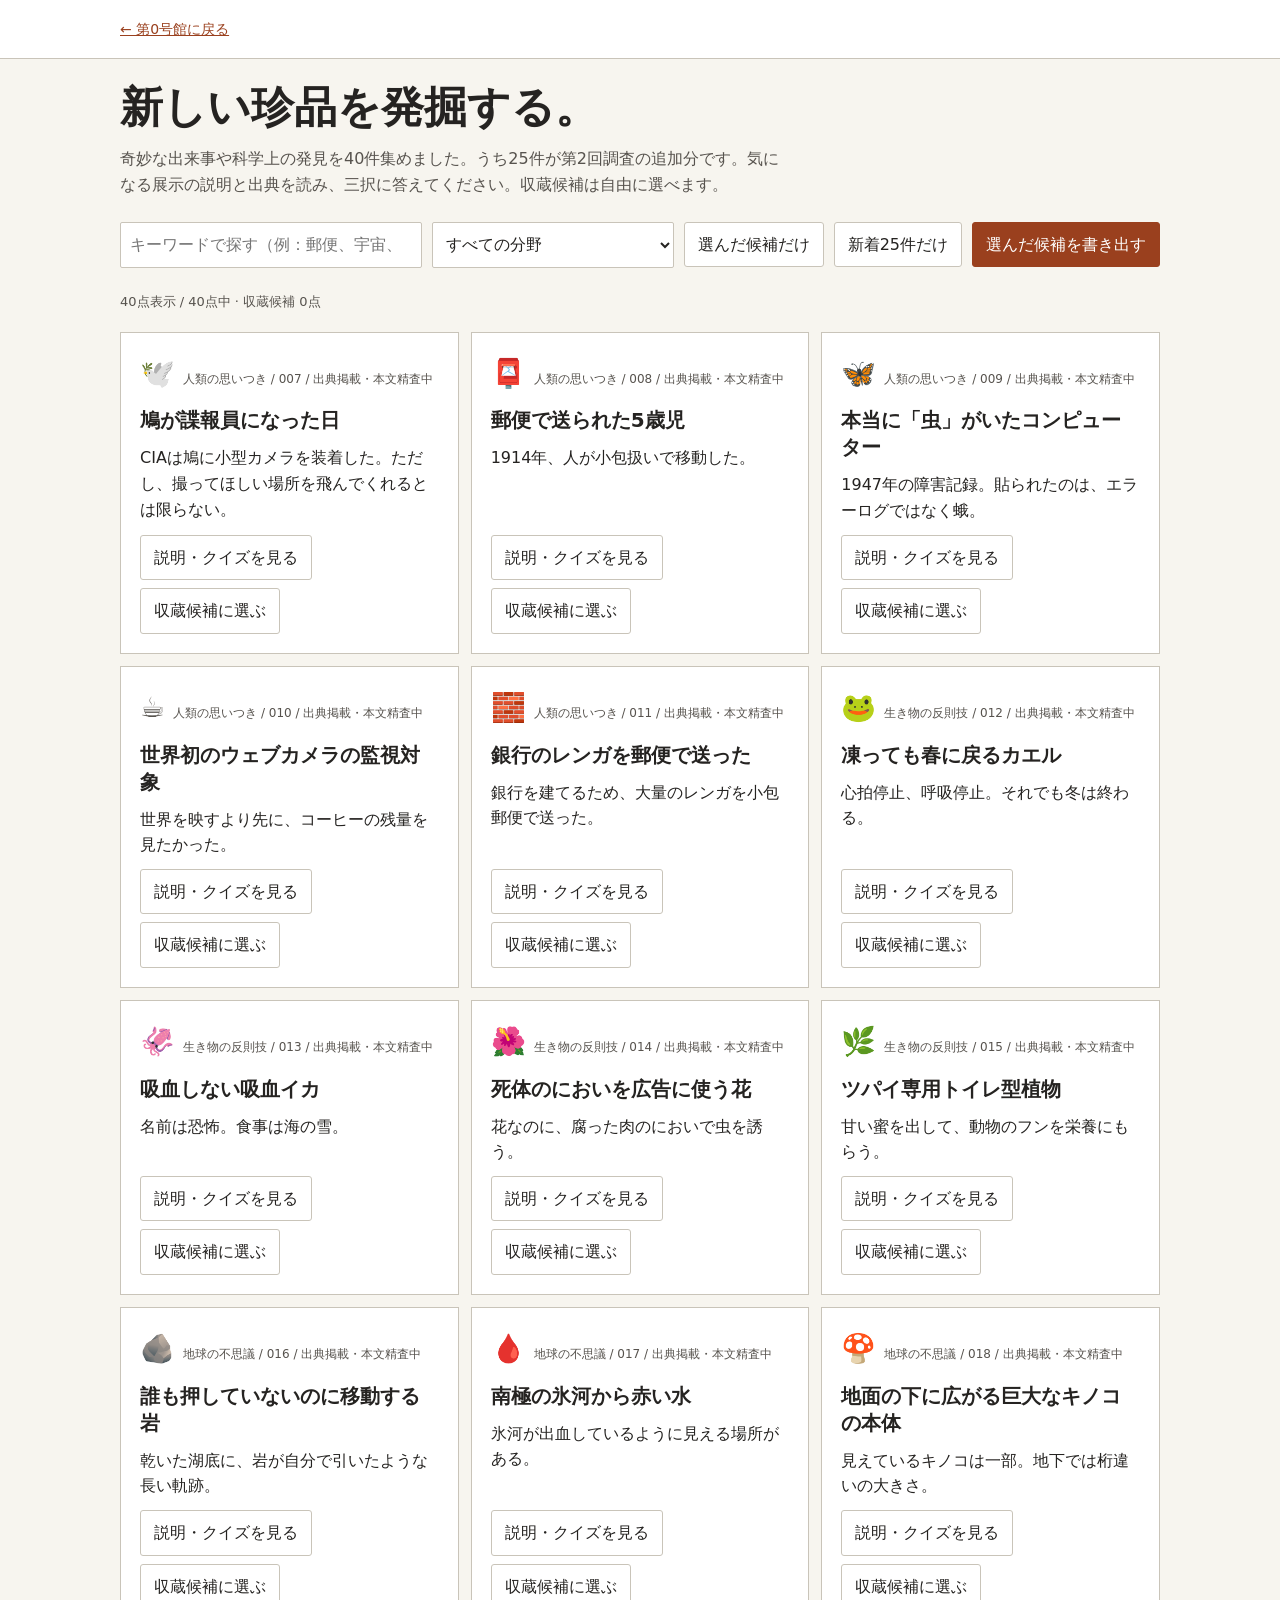
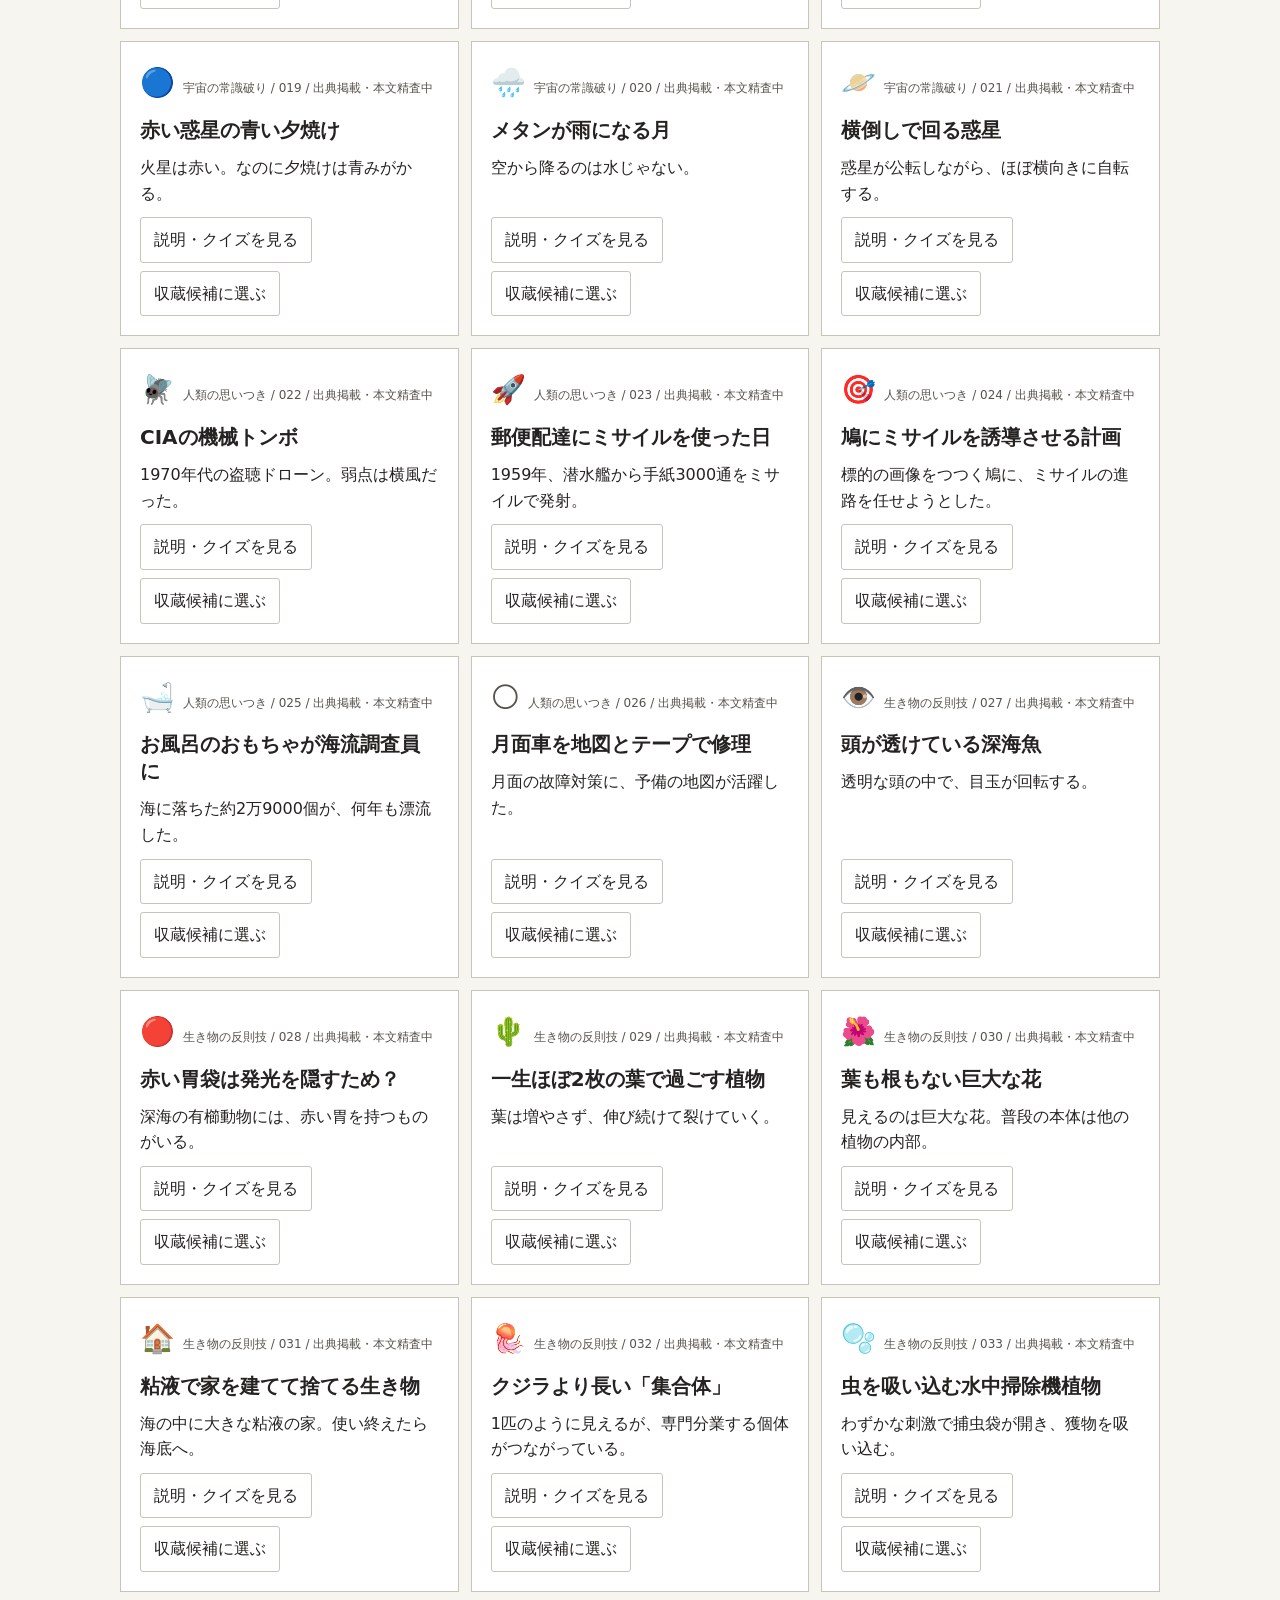
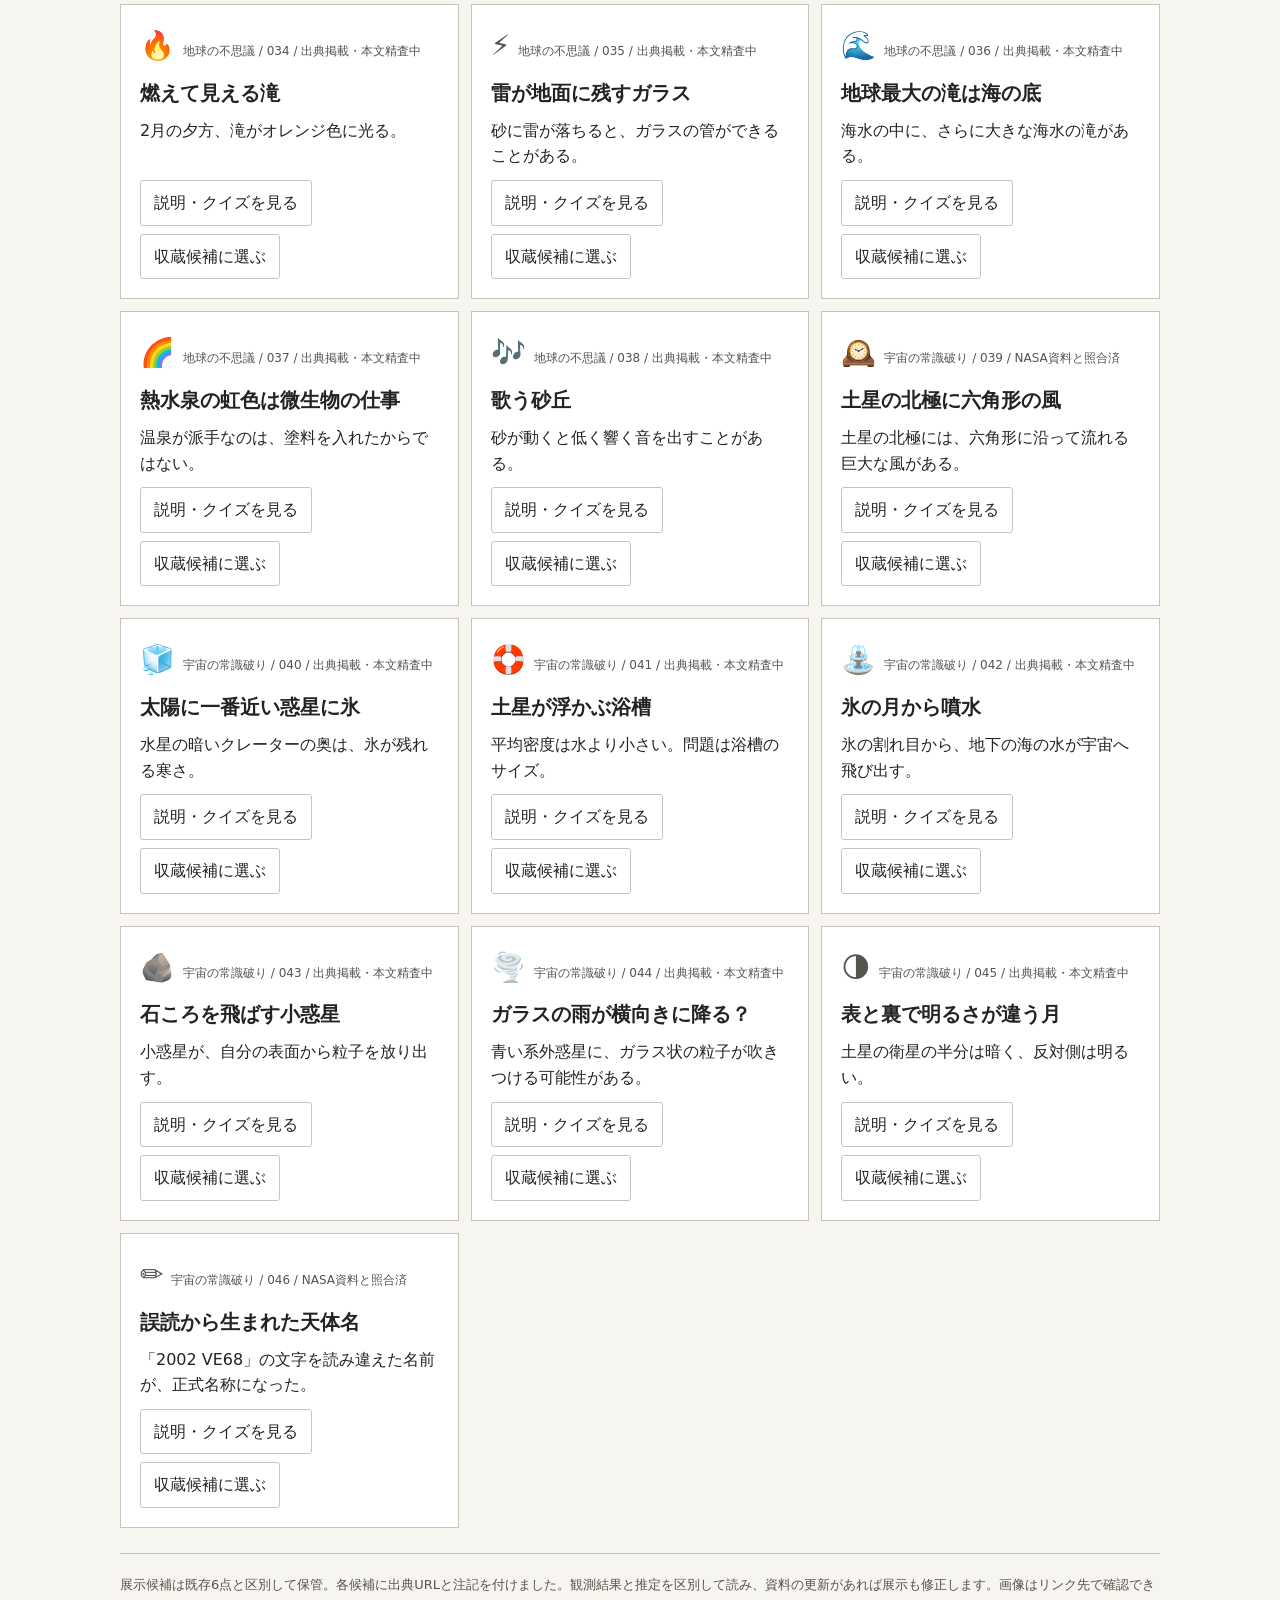
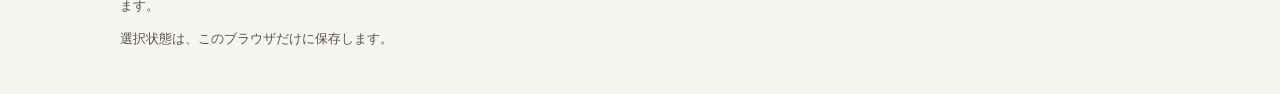
==== commit 0d617a32: "style: use canonical paper theme in curation.html" ====
--- a/curation.html
+++ b/curation.html
@@ -1,5 +1,5 @@
-<!doctype html><html lang="ja"><head><meta charset="utf-8"><meta name="viewport" content="width=device-width, initial-scale=1"><title>奇妙な博物館｜発掘室</title><style>
-:root{font:16px/1.6 system-ui,-apple-system,"Noto Sans JP",sans-serif;color:#202b3d;background:#f7f6f1}*{box-sizing:border-box}a{color:#174cad}body{margin:0}.wrap{width:min(1040px,calc(100% - 28px));margin:auto}header{background:#fff;border-bottom:1px solid #d8d8d3;padding:16px 0}.back{font-size:14px}h1{font-size:clamp(28px,4vw,43px);line-height:1.25;margin:22px 0 12px}p{margin:5px 0 12px}.lead{color:#4e5969;max-width:65ch}.toolbar{display:flex;flex-wrap:wrap;gap:10px;align-items:center;margin:24px 0}.toolbar input,.toolbar select{min-height:46px;padding:9px;border:1px solid #c5c9ce;border-radius:3px;background:white;color:inherit;font:inherit}.toolbar input{flex:1 1 240px}.toolbar select{flex:1 1 180px}button{min-height:44px;cursor:pointer;padding:9px 13px;border:1px solid #174cad;color:#fff;background:#174cad;border-radius:3px;font:inherit}button.alt{border-color:#bec4cb;background:#fff;color:#202b3d}button[aria-pressed="true"]{background:#e4ebfa;color:#123b82;border-color:#174cad}button:focus-visible,a:focus-visible,input:focus-visible,select:focus-visible{outline:3px solid #4389ef;outline-offset:2px}.status{font-size:13px;color:#586374;min-height:26px}.grid{display:grid;grid-template-columns:repeat(auto-fit,minmax(min(100%,290px),1fr));gap:12px;margin:14px 0 24px}.card{padding:19px;background:#fff;border:1px solid #cdd0ce;display:flex;flex-direction:column;gap:11px;min-width:0}.category{font-size:12px;color:#596879}.symbol{font-size:28px;margin-right:8px}.card h2{font-size:20px;line-height:1.35;margin:0}.teaser{flex:1;margin:0}.controls{display:flex;flex-wrap:wrap;gap:8px}.truth{border-top:1px solid #deded9;padding-top:13px;font-size:14px}.truth p{margin:0 0 10px}.quiz{border:1px solid #cbd0d7;padding:12px;background:#fafafa}.quiz legend{font-weight:bold}.answers{display:grid;gap:6px;margin:8px 0}.answers button{background:#fff;color:#202b3d;border-color:#cbd0d7;text-align:left}.answers button.correct{background:#e7f6eb;border-color:#278144}.answers button.incorrect{background:#fff0eb;border-color:#b33c28}.quiz-response{margin-top:8px;min-height:20px;font-weight:600}.footer{margin:25px 0 45px;border-top:1px solid #d5d8da;padding-top:16px;font-size:13px;color:#4a586b}.toolbar .short{font-size:13px}.source{overflow-wrap:anywhere}#empty{padding:18px;background:#fff;border:1px solid #d8d8d3}body small{font-size:12px}@media(max-width:540px){.toolbar input,.toolbar select{flex:1 1 100%}.toolbar button{flex:1 1 calc(50% - 10px);white-space:normal}#export{flex-basis:100%}}
+<!doctype html><html lang="ja" data-theme="paper"><head><meta charset="utf-8"><meta name="viewport" content="width=device-width, initial-scale=1"><title>奇妙な博物館｜発掘室</title><link rel="stylesheet" href="assets/design/kafka-tokens.css"><style>
+:root{font:16px/1.6 var(--k-font-family-sans);color:var(--k-color-foreground);background:var(--k-color-canvas)}*{box-sizing:border-box}a{color:var(--k-color-primary)}body{margin:0}.wrap{width:min(1040px,calc(100% - 28px));margin:auto}header{background:var(--k-color-surface);border-bottom:1px solid var(--k-color-border);padding:16px 0}.back{font-size:14px}h1{font-size:clamp(28px,4vw,43px);line-height:1.25;margin:22px 0 12px}p{margin:5px 0 12px}.lead{color:var(--k-color-muted-foreground);max-width:65ch}.toolbar{display:flex;flex-wrap:wrap;gap:10px;align-items:center;margin:24px 0}.toolbar input,.toolbar select{min-height:46px;padding:9px;border:1px solid var(--k-color-border);border-radius:var(--k-dimension-radius);background:white;color:inherit;font:inherit}.toolbar input{flex:1 1 240px}.toolbar select{flex:1 1 180px}button{min-height:var(--k-dimension-touch-target);cursor:pointer;padding:9px 13px;border:1px solid var(--k-color-primary);color:var(--k-color-surface);background:var(--k-color-primary);border-radius:3px;font:inherit}button.alt{border-color:var(--k-color-border);background:var(--k-color-surface);color:var(--k-color-foreground)}button[aria-pressed="true"]{background:var(--k-color-accent);color:var(--k-color-foreground);border-color:var(--k-color-primary)}button:focus-visible,a:focus-visible,input:focus-visible,select:focus-visible{outline:3px solid var(--k-color-focus);outline-offset:2px}.status{font-size:13px;color:var(--k-color-muted-foreground);min-height:26px}.grid{display:grid;grid-template-columns:repeat(auto-fit,minmax(min(100%,290px),1fr));gap:12px;margin:14px 0 24px}.card{padding:19px;background:var(--k-color-surface);border:1px solid var(--k-color-border);display:flex;flex-direction:column;gap:11px;min-width:0}.category{font-size:12px;color:var(--k-color-muted-foreground)}.symbol{font-size:28px;margin-right:8px}.card h2{font-size:20px;line-height:1.35;margin:0}.teaser{flex:1;margin:0}.controls{display:flex;flex-wrap:wrap;gap:8px}.truth{border-top:1px solid var(--k-color-border);padding-top:13px;font-size:14px}.truth p{margin:0 0 10px}.quiz{border:1px solid var(--k-color-border);padding:12px;background:var(--k-color-canvas)}.quiz legend{font-weight:bold}.answers{display:grid;gap:6px;margin:8px 0}.answers button{background:var(--k-color-surface);color:var(--k-color-foreground);border-color:var(--k-color-border);text-align:left}.answers button.correct{background:color-mix(in srgb,var(--k-color-success) 13%,var(--k-color-surface));border-color:var(--k-color-success)}.answers button.incorrect{background:color-mix(in srgb,var(--k-color-danger) 12%,var(--k-color-surface));border-color:var(--k-color-danger)}.quiz-response{margin-top:8px;min-height:20px;font-weight:600}.footer{margin:25px 0 45px;border-top:1px solid var(--k-color-border);padding-top:16px;font-size:13px;color:var(--k-color-muted-foreground)}.toolbar .short{font-size:13px}.source{overflow-wrap:anywhere}#empty{padding:18px;background:var(--k-color-surface);border:1px solid var(--k-color-border)}body small{font-size:12px}@media(max-width:540px){.toolbar input,.toolbar select{flex:1 1 100%}.toolbar button{flex:1 1 calc(50% - 10px);white-space:normal}#export{flex-basis:100%}}
 </style></head><body><header><div class="wrap"><a class="back" href="index.html">← 第0号館に戻る</a></div></header><main class="wrap"><h1>新しい珍品を発掘する。</h1><p class="lead">奇妙な出来事や科学上の発見を40件集めました。うち25件が第2回調査の追加分です。気になる展示の説明と出典を読み、三択に答えてください。収蔵候補は自由に選べます。</p><div class="toolbar"><input id="search" type="search" placeholder="キーワードで探す（例：郵便、宇宙、カエル）" aria-label="展示候補を検索"><select id="category" aria-label="ジャンル"><option value="all">すべての分野</option></select><button id="shortlist" class="alt" aria-pressed="false" type="button">選んだ候補だけ</button><button id="newOnly" class="alt" aria-pressed="false" type="button">新着25件だけ</button><button id="export" type="button">選んだ候補を書き出す</button></div><p id="counter" class="status" aria-live="polite"></p><div id="cards" class="grid"></div><p id="empty" hidden>条件に合う展示はありません。検索を解除してください。</p><section class="footer"><p>展示候補は既存6点と区別して保管。各候補に出典URLと注記を付けました。観測結果と推定を区別して読み、資料の更新があれば展示も修正します。画像はリンク先で確認できます。</p><p id="storage-status" role="status">選択状態は、このブラウザだけに保存します。</p></section></main><script>
 'use strict'; const ITEMS=[{"id": "spy-pigeon", "category": "人類の思いつき", "icon": "🕊️", "title": "鳩が諜報員になった日", "teaser": "CIAは鳩に小型カメラを装着した。ただし、撮ってほしい場所を飛んでくれるとは限らない。", "fact": "CIAは鳩に装着できる小型カメラを開発した。鳩は帰巣中に写真を撮影したが、必要な場所の上空を正確に飛ばせず、偵察の効果は限られた。作戦の詳細は現在も機密とされる。", "question": "CIAが鳩に持たせたものは？", "options": ["盗聴器だけ", "小型カメラ", "小さな暗号文"], "answer": 1, "source_name": "CIA Museum", "source_url": "https://www.cia.gov/legacy/museum/artifact/pigeon-camera/", "note": "CIAの博物館は撮影技術と飛行経路の問題を説明している。個別任務の成果は公開されていない。", "num": "007", "status": "出典掲載・本文精査中", "batch": "第1回"}, {"id": "mail-child", "category": "人類の思いつき", "icon": "📮", "title": "郵便で送られた5歳児", "teaser": "1914年、人が小包扱いで移動した。", "fact": "1914年、米国の5歳の少女メイ・ピアストーフは、53セントの郵便料金を払って祖父母のもとへ運ばれた。郵便列車の係員が同行しており、郵便袋に詰められたわけではない。", "question": "郵便料金はいくらだった？", "options": ["53セント", "53ドル", "無料"], "answer": 0, "source_name": "Smithsonian National Postal Museum", "source_url": "https://postalmuseum.si.edu/very-special-deliveries", "note": "当時の郵便規則の解釈には資料間の揺れがある。旅行形態のみ確実に扱う。", "num": "008", "status": "出典掲載・本文精査中", "batch": "第1回"}, {"id": "computer-moth", "category": "人類の思いつき", "icon": "🦋", "title": "本当に「虫」がいたコンピューター", "teaser": "1947年の障害記録。貼られたのは、エラーログではなく蛾。", "fact": "1947年9月9日、Harvard Mark IIのリレーの間に蛾が挟まっていた。蛾は作業日誌に貼り付けられた。ただし「bug」という用語の起源ではない。", "question": "実際に機械に挟まっていたのは？", "options": ["ハチ", "蛾", "カブトムシ"], "answer": 1, "source_name": "Computer History Museum", "source_url": "https://www.computerhistory.org/tdih/September/09/", "note": "bugの語源ではないと明記する。", "num": "009", "status": "出典掲載・本文精査中", "batch": "第1回"}, {"id": "coffee-webcam", "category": "人類の思いつき", "icon": "☕", "title": "世界初のウェブカメラの監視対象", "teaser": "世界を映すより先に、コーヒーの残量を見たかった。", "fact": "ケンブリッジ大学の研究室は、1991年にコーヒーポットを監視するカメラを開発し、1993年に映像をWebへ公開した。研究者が無駄足を踏まないための仕組みだった。", "question": "最初期のウェブカメラが映していたものは？", "options": ["月面", "コーヒーポット", "大学の正門"], "answer": 1, "source_name": "University of Cambridge", "source_url": "https://www.cl.cam.ac.uk/news/2021/09-29-antiques-code-show/", "note": "「初のネットワークカメラ」と「初のウェブカメラ」を混同しない。", "num": "010", "status": "出典掲載・本文精査中", "batch": "第1回"}, {"id": "mail-bricks", "category": "人類の思いつき", "icon": "🧱", "title": "銀行のレンガを郵便で送った", "teaser": "銀行を建てるため、大量のレンガを小包郵便で送った。", "fact": "米国ユタ州バーナルの銀行建設では、多数のレンガが小包郵便を使って運ばれた。このような大量発送が郵便の重量制限見直しにつながったと、国立郵便博物館は紹介している。銀行の建物を丸ごと郵送したわけではない。", "question": "郵便で運んだ「銀行」の正体は？", "options": ["建物をまるごと", "建築用のレンガ", "金庫の現金"], "answer": 1, "source_name": "Smithsonian National Postal Museum", "source_url": "https://postalmuseum.si.edu/exhibition/reaching-rural-america-past-exhibits/precious-packages-americas-parcel-post-service", "note": "年代・レンガ数は資料で表現差がある。数量を断定しない。", "num": "011", "status": "出典掲載・本文精査中", "batch": "第1回"}, {"id": "wood-frog", "category": "生き物の反則技", "icon": "🐸", "title": "凍っても春に戻るカエル", "teaser": "心拍停止、呼吸停止。それでも冬は終わる。", "fact": "北米のウッドフロッグは冬季に体の一部が凍り、心拍や呼吸が止まった状態から春に回復する。糖などが細胞の損傷を防ぐ。無条件にあらゆる凍結から復活できるわけではない。", "question": "冬の凍結中、カエルの心臓は？", "options": ["高速で動く", "止まる", "2つに増える"], "answer": 1, "source_name": "US National Park Service", "source_url": "https://home.nps.gov/kova/learn/nature/wood-frog.htm", "note": "種はウッドフロッグ。普通のカエルすべての特徴ではない。", "num": "012", "status": "出典掲載・本文精査中", "batch": "第1回"}, {"id": "vampire-squid", "category": "生き物の反則技", "icon": "🦑", "title": "吸血しない吸血イカ", "teaser": "名前は恐怖。食事は海の雪。", "fact": "コウモリダコは、吸血するわけでも一般的なイカの仲間でもない。深海で、プランクトンの死骸・排泄物・粘液などが沈んでくる「マリンスノー」を粘着性の触糸で集めて食べる。", "question": "コウモリダコの主な食べ物は？", "options": ["魚の血液", "マリンスノー", "深海の岩石"], "answer": 1, "source_name": "MBARI", "source_url": "https://www.mbari.org/animal/vampire-squid/", "note": "日本語名はコウモリダコ、英名は vampire squid。", "num": "013", "status": "出典掲載・本文精査中", "batch": "第1回"}, {"id": "corpse-flower", "category": "生き物の反則技", "icon": "🌺", "title": "死体のにおいを広告に使う花", "teaser": "花なのに、腐った肉のにおいで虫を誘う。", "fact": "ショクダイオオコンニャク（Titan arum）は開花時に腐肉に似た臭いを放ち、腐肉を好む昆虫を引き寄せて受粉に利用する。", "question": "あえて強い腐敗臭を出す主な理由は？", "options": ["虫を呼ぶため", "寒さを防ぐため", "他の花を枯らすため"], "answer": 0, "source_name": "Royal Botanic Gardens, Kew", "source_url": "https://www.kew.org/read-and-watch/the-giant-pongy-plant-titan-arum", "note": "「世界最大の一輪の花」ではなく巨大な花序。", "num": "014", "status": "出典掲載・本文精査中", "batch": "第1回"}, {"id": "plant-toilet", "category": "生き物の反則技", "icon": "🌿", "title": "ツパイ専用トイレ型植物", "teaser": "甘い蜜を出して、動物のフンを栄養にもらう。", "fact": "Nepenthes lowii（ウツボカズラの一種）はツパイが蜜をなめる位置に捕虫袋を配置し、そこへ落ちるフンから栄養分を得る。虫を捕るだけが植物の生存戦略ではない。", "question": "この植物がツパイから得るものは？", "options": ["羽毛", "フン", "爪"], "answer": 1, "source_name": "Royal Botanic Gardens, Kew", "source_url": "https://www.kew.org/read-and-watch/extraordinary-plants-at-kew", "note": "動物が故意にトイレとして使うと断定しない。", "num": "015", "status": "出典掲載・本文精査中", "batch": "第1回"}, {"id": "moving-rocks", "category": "地球の不思議", "icon": "🪨", "title": "誰も押していないのに移動する岩", "teaser": "乾いた湖底に、岩が自分で引いたような長い軌跡。", "fact": "米デスバレーのRacetrack Playaでは、浅い水と薄い氷と風がそろうと、氷の板が岩を押し、泥の上に移動の跡を残す。現象はまれで、何年も動かない岩もある。", "question": "動く岩の決め手となった組み合わせは？", "options": ["地磁気と満月", "薄い氷・水・風", "地下のモグラ"], "answer": 1, "source_name": "US National Park Service", "source_url": "https://www.nps.gov/articles/deva-moving-rocks.htm", "note": "岩が意思を持って動くのではない。", "num": "016", "status": "出典掲載・本文精査中", "batch": "第1回"}, {"id": "blood-falls", "category": "地球の不思議", "icon": "🩸", "title": "南極の氷河から赤い水", "teaser": "氷河が出血しているように見える場所がある。", "fact": "南極テイラー氷河のBlood Falls（血の滝）は、鉄を多く含む塩水が氷河下から出て赤く見える現象。塩水が出るきっかけには未解明な点もある。", "question": "赤い色の原因となる成分は？", "options": ["赤い藻だけ", "鉄を含む塩水", "動物の血液"], "answer": 1, "source_name": "US National Science Foundation", "source_url": "https://www.nsf.gov/geo/opp/documents/NSF%20Science%20on%20the%20Ice_fifth_edition.pdf", "note": "PDF 47ページ。鉄由来は確認、放出の引き金は未解明。", "num": "017", "status": "出典掲載・本文精査中", "batch": "第1回"}, {"id": "giant-fungus", "category": "地球の不思議", "icon": "🍄", "title": "地面の下に広がる巨大なキノコの本体", "teaser": "見えているキノコは一部。地下では桁違いの大きさ。", "fact": "米オレゴン州マルヒュア国有林のナラタケ属の一個体は、森林の地下およそ2,385エーカーに広がると報告されている。大きさ・年齢・質量は測定と推定を組み合わせた値。", "question": "巨大な本体は主にどこにある？", "options": ["雲の中", "地面の下", "海面"], "answer": 1, "source_name": "US Forest Service", "source_url": "https://www.fs.usda.gov/Internet/FSE_DOCUMENTS/fsbdev3_033146.pdf", "note": "面積は報告書時点の値。世界最大という順位の断定は避ける。", "num": "018", "status": "出典掲載・本文精査中", "batch": "第1回"}, {"id": "mars-sunset", "category": "宇宙の常識破り", "icon": "🔵", "title": "赤い惑星の青い夕焼け", "teaser": "火星は赤い。なのに夕焼けは青みがかる。", "fact": "火星の大気中の細かな塵は、太陽が低いとき青色の光を観測者へ届きやすくする。NASAによれば火星の夕焼けは青みを帯びて見えることがある。", "question": "火星の夕焼けで目立つことがある色は？", "options": ["青", "緑だけ", "虹色の縞"], "answer": 0, "source_name": "NASA Science", "source_url": "https://science.nasa.gov/solar-system/planets/mars/what-does-a-sunrise-sunset-look-like-on-mars/", "note": "大気中の塵の量などで見え方は変わる。", "num": "019", "status": "出典掲載・本文精査中", "batch": "第1回"}, {"id": "titan-rain", "category": "宇宙の常識破り", "icon": "🌧️", "title": "メタンが雨になる月", "teaser": "空から降るのは水じゃない。", "fact": "土星の衛星タイタンには、メタンやエタンなど液体炭化水素の雨、川、湖、海が存在する。地球の水循環に似た物質循環が見られる。", "question": "タイタンの雨の主な材料は？", "options": ["液体の金", "メタンなど", "液体窒素だけ"], "answer": 1, "source_name": "NASA Science", "source_url": "https://science.nasa.gov/saturn/moons/titan/facts/", "note": "降雨の観測と理論的モデルを区別する必要がある。", "num": "020", "status": "出典掲載・本文精査中", "batch": "第1回"}, {"id": "uranus-sideways", "category": "宇宙の常識破り", "icon": "🪐", "title": "横倒しで回る惑星", "teaser": "惑星が公転しながら、ほぼ横向きに自転する。", "fact": "天王星は自転軸が公転面の法線から約98度傾いており、横倒しの姿勢で太陽の周りを回る。片側の極が約21年間ほぼ連続して日光を受ける季節がある。", "question": "天王星の自転軸の傾きはおよそ何度？", "options": ["8度", "98度", "198度"], "answer": 1, "source_name": "NASA Science", "source_url": "https://science.nasa.gov/uranus/facts/", "note": "衝突で倒れたという説明は仮説。", "num": "021", "status": "出典掲載・本文精査中", "batch": "第1回"}, {"id": "cia-dragonfly", "category": "人類の思いつき", "icon": "🪰", "title": "CIAの機械トンボ", "teaser": "1970年代の盗聴ドローン。弱点は横風だった。", "fact": "CIAは1970年代にトンボ型の小型飛行装置Insectothopterを開発した。レーザーで誘導する方式だったが、横風に弱く、作戦投入には至らなかった。", "question": "CIAの機械トンボが実用化されなかった大きな理由は？", "options": ["燃料が砂糖だった", "横風に弱かった", "トンボが機械を嫌った"], "answer": 1, "source_name": "CIA Museum", "source_url": "https://www.cia.gov/legacy/museum/artifact/insectothopter/", "note": "実物の虫を改造したのではなく人工飛行装置。", "status": "出典掲載・本文精査中", "num": "022", "batch": "第2回"}, {"id": "missile-mail", "category": "人類の思いつき", "icon": "🚀", "title": "郵便配達にミサイルを使った日", "teaser": "1959年、潜水艦から手紙3000通をミサイルで発射。", "fact": "1959年6月、米海軍は潜水艦USS BarberoからRegulus Iミサイルで約3000通の手紙を輸送した。実験は成功したが、費用対効果が悪く定常的な郵便配達にはならなかった。", "question": "ミサイルの中には何が入っていた？", "options": ["3000通の手紙", "月の石", "巨大な郵便ポスト"], "answer": 0, "source_name": "Smithsonian National Postal Museum", "source_url": "https://postalmuseum.si.edu/exhibition/oddly-interesting-things-that-carried-the-mail/cruise-missile-mail", "note": "郵便ミサイルは試験飛行で、通常の郵送方法になったわけではない。", "status": "出典掲載・本文精査中", "num": "023", "batch": "第2回"}, {"id": "guided-pigeon", "category": "人類の思いつき", "icon": "🎯", "title": "鳩にミサイルを誘導させる計画", "teaser": "標的の画像をつつく鳩に、ミサイルの進路を任せようとした。", "fact": "第二次大戦中、心理学者B・F・スキナーは鳩を訓練してミサイルの進路を誘導する仕組みを提案した。スミソニアンには関連装置が保存されているが、実戦用ミサイルにはならなかった。", "question": "鳩が操作する想定だったものは？", "options": ["船の汽笛", "誘導用の標的画面", "無線のマイク"], "answer": 1, "source_name": "Smithsonian National Museum of American History", "source_url": "https://americanhistory.si.edu/collections/object/nmah_690069", "note": "CIAの鳩カメラとは別の計画。実戦投入されたとは書かない。", "status": "出典掲載・本文精査中", "num": "024", "batch": "第2回"}, {"id": "bath-toys", "category": "人類の思いつき", "icon": "🛁", "title": "お風呂のおもちゃが海流調査員に", "teaser": "海に落ちた約2万9000個が、何年も漂流した。", "fact": "1992年、太平洋上で貨物船から落ちたコンテナに入っていた約2万9000個のお風呂用おもちゃが海へ流出した。一部は約10か月後からアラスカなどに漂着し、海流を知る手がかりにもなった。", "question": "海で漂流したのは？", "options": ["お風呂のおもちゃ", "家庭用テレビ", "郵便切手"], "answer": 0, "source_name": "NOAA", "source_url": "https://www.noaa.gov/jetstream/ocean/circulations", "note": "全部がアヒルではなく複数の種類のおもちゃ。海洋ごみとしての問題もある。", "status": "出典掲載・本文精査中", "num": "025", "batch": "第2回"}, {"id": "moon-map-fender", "category": "人類の思いつき", "icon": "🌕", "title": "月面車を地図とテープで修理", "teaser": "月面の故障対策に、予備の地図が活躍した。", "fact": "アポロ17号では月面車の泥よけが壊れ、宇宙飛行士らが予備の地図をテープでつなぎ、金具を使って代用品を取り付けた。月面の砂ぼこりはテープを貼る上で厄介だった。", "question": "泥よけの代用品に使われたのは？", "options": ["予備の地図", "月の石", "宇宙食の容器だけ"], "answer": 0, "source_name": "NASA Apollo Lunar Surface Journal", "source_url": "https://history.nasa.gov/wp-content/uploads/static/history/alsj/WOTM/WOTM-DuctTape.html", "note": "テープだけで固定したのではなく、金具も使用。", "status": "出典掲載・本文精査中", "num": "026", "batch": "第2回"}, {"id": "barreleye", "category": "生き物の反則技", "icon": "👁️", "title": "頭が透けている深海魚", "teaser": "透明な頭の中で、目玉が回転する。", "fact": "デメニギス（Macropinna microstoma）は透明な頭部の内部に筒状の目を持つ深海魚。目を上向きから前向きに回転させ、獲物を観察できる。", "question": "デメニギスの目はどこで動く？", "options": ["透明な頭部の中", "尾びれの先", "口の外"], "answer": 0, "source_name": "MBARI", "source_url": "https://www.mbari.org/animal/barreleye-fish/", "note": "頭全体が透明というより、透明なドーム状組織が眼を覆う。", "status": "出典掲載・本文精査中", "num": "027", "batch": "第2回"}, {"id": "red-belly-jelly", "category": "生き物の反則技", "icon": "🔴", "title": "赤い胃袋は発光を隠すため？", "teaser": "深海の有櫛動物には、赤い胃を持つものがいる。", "fact": "ブラッディベリー・コームジェリーは赤い胃を持つ深海の有櫛動物。胃の赤い色が、食べた発光生物の光を外から見えにくくすると考えられている。", "question": "赤い胃の主な役割は？", "options": ["獲物の光を隠す", "海を温める", "赤い光を放つ"], "answer": 0, "source_name": "MBARI", "source_url": "https://www.mbari.org/animal/bloody-belly-comb-jelly/", "note": "発光を隠す働きは研究者の説明であり、胃が赤い原因や機能の全てを確定したわけではない。", "status": "出典掲載・本文精査中", "num": "028", "batch": "第2回"}, {"id": "two-leaf-plant", "category": "生き物の反則技", "icon": "🌵", "title": "一生ほぼ2枚の葉で過ごす植物", "teaser": "葉は増やさず、伸び続けて裂けていく。", "fact": "ナミブ砂漠のウェルウィッチアは一生を通じて基本的に2枚の葉を伸ばし続ける。葉が風化して裂けるため、たくさんの葉があるように見える場合もある。", "question": "ウェルウィッチアの葉は基本的に何枚？", "options": ["2枚", "12枚", "毎日100枚"], "answer": 0, "source_name": "Royal Botanic Gardens, Kew", "source_url": "https://powo.science.kew.org/taxon/urn%3Alsid%3Aipni.org%3Anames%3A383591-1/general-information", "note": "苗の段階の葉の変化と永久葉の区別があるため「生涯で葉を2枚しか作らない」と言い切らない。", "status": "出典掲載・本文精査中", "num": "029", "batch": "第2回"}, {"id": "rafflesia", "category": "生き物の反則技", "icon": "🌺", "title": "葉も根もない巨大な花", "teaser": "見えるのは巨大な花。普段の本体は他の植物の内部。", "fact": "ラフレシア・アルノルディイは根や葉を持たない寄生植物で、ブドウ科のつる植物の内部に潜み、花を咲かせるときに姿を現す。1つの花が直径約1メートルに達することもある。", "question": "この植物が普段潜んでいる場所は？", "options": ["別の植物の中", "氷の下", "空気中"], "answer": 0, "source_name": "Royal Botanic Gardens, Kew", "source_url": "https://www.kew.org/plants/rafflesia-arnoldi", "note": "既存のショクダイオオコンニャクは巨大な花序。こちらは大きな一輪の花。", "status": "出典掲載・本文精査中", "num": "030", "batch": "第2回"}, {"id": "larvacean-house", "category": "生き物の反則技", "icon": "🏠", "title": "粘液で家を建てて捨てる生き物", "teaser": "海の中に大きな粘液の家。使い終えたら海底へ。", "fact": "深海に暮らす大型オタマボヤの一部は、粘液の大きなフィルター状の「家」を作り、海水中の餌を集める。詰まった家を捨てると海底へ沈み、炭素の輸送にも役立つ。", "question": "オタマボヤの家の材料は？", "options": ["粘液", "サンゴの石", "貝殻"], "answer": 0, "source_name": "MBARI", "source_url": "https://www.mbari.org/news/sinkers-provide-missing-piece-in-deep-sea-puzzle/", "note": "すべてのオタマボヤが1mの家を作るわけではない。", "status": "出典掲載・本文精査中", "num": "031", "batch": "第2回"}, {"id": "siphonophore", "category": "生き物の反則技", "icon": "🪼", "title": "クジラより長い「集合体」", "teaser": "1匹のように見えるが、専門分業する個体がつながっている。", "fact": "一部のクダクラゲ類（Siphonophora）は、役割の異なる個虫がつながった群体。種類によってはシロナガスクジラより長く伸びる例がある。", "question": "長い体はどんな構造？", "options": ["専門分業する個虫の群体", "1本の骨", "金属の鎖"], "answer": 0, "source_name": "MBARI", "source_url": "https://www.mbari.org/news/biodiversity-and-biooptics-2020-expedition-log-2/", "note": "「世界最大の単独動物」とは呼ばない。長さは種・測定方法で異なる。", "status": "出典掲載・本文精査中", "num": "032", "batch": "第2回"}, {"id": "bladderwort-vacuum", "category": "生き物の反則技", "icon": "🫧", "title": "虫を吸い込む水中掃除機植物", "teaser": "わずかな刺激で捕虫袋が開き、獲物を吸い込む。", "fact": "タヌキモ属の食虫植物は、袋の内部の水圧を下げ、獲物が感覚毛に触れた瞬間に袋の入り口を開いて水と一緒に吸い込む。非常に速い捕獲機構を持つ。", "question": "獲物を吸い込む原動力は？", "options": ["袋の内外の水圧差", "強い磁石", "泡の音"], "answer": 0, "source_name": "Royal Botanic Gardens, Kew", "source_url": "https://www.kew.org/read-and-watch/carnivorous-plants", "note": "種による構造の違いあり。「0.02秒」はKewにあるが数値の誇張を避ける。", "status": "出典掲載・本文精査中", "num": "033", "batch": "第2回"}, {"id": "firefall", "category": "地球の不思議", "icon": "🔥", "title": "燃えて見える滝", "teaser": "2月の夕方、滝がオレンジ色に光る。", "fact": "米ヨセミテのホーステイル滝は、冬の限られた日に十分な水量、晴天、夕日の角度がそろうと火が流れるようなオレンジ色に光る。実際に燃えているわけではない。", "question": "滝を炎のように見せるものは？", "options": ["夕日", "溶岩", "赤い塗料"], "answer": 0, "source_name": "US National Park Service", "source_url": "https://home.nps.gov/yose/planyourvisit/horsetailfall.htm", "note": "観測は気象と水量に依存し、毎回見られるとは限らない。", "status": "出典掲載・本文精査中", "num": "034", "batch": "第2回"}, {"id": "fulgurite", "category": "地球の不思議", "icon": "⚡", "title": "雷が地面に残すガラス", "teaser": "砂に雷が落ちると、ガラスの管ができることがある。", "fact": "落雷で砂が高温に熱せられ、溶けて再び固まるとフルグライト（雷管石）というガラス質の構造が形成されることがある。", "question": "フルグライトは何が砂を溶かしてできる？", "options": ["雷", "月光", "潮の満ち引き"], "answer": 0, "source_name": "US National Park Service", "source_url": "https://home.nps.gov/articles/grsa-fulgurites.htm", "note": "すべての落雷でできるわけではない。公園内の自然物は採集禁止。", "status": "出典掲載・本文精査中", "num": "035", "batch": "第2回"}, {"id": "undersea-waterfall", "category": "地球の不思議", "icon": "🌊", "title": "地球最大の滝は海の底", "teaser": "海水の中に、さらに大きな海水の滝がある。", "fact": "グリーンランドとアイスランドの間のデンマーク海峡では、冷たく重い海水が暖かい海水の下へ落ち込む。NOAAはこれを地球最大の海底の滝と説明している。", "question": "海底に滝ができる主な理由は？", "options": ["水温などによる密度差", "地球が逆回転", "海底の巨大ポンプ"], "answer": 0, "source_name": "NOAA Ocean Service", "source_url": "https://oceanservice.noaa.gov/facts/largest-waterfall.html", "note": "通常の地上の滝と異なり、密度差による海水の下降流。", "status": "出典掲載・本文精査中", "num": "036", "batch": "第2回"}, {"id": "prismatic-bacteria", "category": "地球の不思議", "icon": "🌈", "title": "熱水泉の虹色は微生物の仕事", "teaser": "温泉が派手なのは、塗料を入れたからではない。", "fact": "イエローストーンのグランド・プリズマティック・スプリングでは、熱を好む微生物の群集が水温ごとに異なる色を生み、青い水面の周囲に黄色やオレンジなどの帯が見られる。", "question": "虹色の帯に大きく関わるのは？", "options": ["熱を好む微生物", "人工の染料", "魚のうろこ"], "answer": 0, "source_name": "US National Park Service", "source_url": "https://www.nps.gov/places/000/grand-prismatic-spring.htm", "note": "中央の青い色と周囲の微生物由来の色を区別する。", "status": "出典掲載・本文精査中", "num": "037", "batch": "第2回"}, {"id": "singing-sand", "category": "地球の不思議", "icon": "🎶", "title": "歌う砂丘", "teaser": "砂が動くと低く響く音を出すことがある。", "fact": "米グレートサンドデューンズ国立公園の砂丘では、砂が滑り落ちる際にブーンと響く自然音が聞こえることがある。国立公園局も来訪者にこの音への配慮を呼びかけている。", "question": "砂丘の音の発生源は？", "options": ["動く砂", "地下鉄の車両", "地中の鐘"], "answer": 0, "source_name": "米国国立公園局（歌う砂丘の記録）", "source_url": "https://www.nps.gov/subjects/sound/singing-sands.htm", "note": "NPSが現地で録音した低い音を公開している。どの砂丘でも発生する現象ではない。", "status": "出典掲載・本文精査中", "num": "038", "batch": "第2回"}, {"id": "saturn-hexagon", "category": "宇宙の常識破り", "icon": "🕰️", "title": "土星の北極に六角形の風", "teaser": "土星の北極には、六角形に沿って流れる巨大な風がある。", "fact": "NASAのボイジャー探査機が1980年代に土星の北極付近の六角形の雲の模様を撮影し、カッシーニ探査機も観測した。六角形の辺に沿って流れるジェット気流の構造で、地表に描かれた図形ではない。", "question": "土星の北極で六角形に見えるのは何？", "options": ["地面に刻まれた模様", "大気中のジェット気流", "宇宙船の航跡"], "answer": 1, "source_name": "NASA Science（Circles and Hexagons）", "source_url": "https://science.nasa.gov/photojournal/circles-and-hexagons/", "note": "六角形は大気中の流れが作る模様。六角形の構造は観測されているが、発生の詳しい仕組みには研究が続いている。", "status": "NASA資料と照合済", "num": "039", "batch": "第2回"}, {"id": "mercury-ice", "category": "宇宙の常識破り", "icon": "🧊", "title": "太陽に一番近い惑星に氷", "teaser": "水星の暗いクレーターの奥は、氷が残れる寒さ。", "fact": "水星は昼間高温になるが、極付近の太陽光が届かないクレーター内部には水の氷が存在する強い証拠がある。MESSENGER探査機の観測などが裏付けた。", "question": "水星の氷が残る場所は？", "options": ["極域の永久影", "日当たりのよい赤道", "火口の溶岩"], "answer": 0, "source_name": "NASA Science", "source_url": "https://science.nasa.gov/photojournal/water-ice-on-mercury/", "note": "すべての水星表面に氷があるわけではない。", "status": "出典掲載・本文精査中", "num": "040", "batch": "第2回"}, {"id": "saturn-floats", "category": "宇宙の常識破り", "icon": "🛟", "title": "土星が浮かぶ浴槽", "teaser": "平均密度は水より小さい。問題は浴槽のサイズ。", "fact": "土星は太陽系の惑星の中で唯一、平均密度が水より小さい。もし十分巨大な水槽があれば浮くと例えられるが、実際に惑星を水槽へ入れることはできない。", "question": "土星が水に浮くといわれる理由は？", "options": ["平均密度が水より小さい", "環が浮き輪になる", "水をはじく"], "answer": 0, "source_name": "NASA Science", "source_url": "https://science.nasa.gov/saturn/facts/", "note": "思考実験であって現実の実験ではない。", "status": "出典掲載・本文精査中", "num": "041", "batch": "第2回"}, {"id": "enceladus-jets", "category": "宇宙の常識破り", "icon": "⛲", "title": "氷の月から噴水", "teaser": "氷の割れ目から、地下の海の水が宇宙へ飛び出す。", "fact": "土星の衛星エンケラドスでは、氷の地殻の下に全球的な塩水の海があり、南極付近の割れ目から水蒸気と氷の粒が噴き出すのをカッシーニ探査機が観測した。", "question": "エンケラドスの噴出物は主に？", "options": ["水蒸気と氷の粒", "マグマだけ", "金属の粉"], "answer": 0, "source_name": "NASA Cassini", "source_url": "https://science.nasa.gov/mission/cassini/science/enceladus/", "note": "生命の存在が確認されたわけではない。", "status": "出典掲載・本文精査中", "num": "042", "batch": "第2回"}, {"id": "bennu-rocks", "category": "宇宙の常識破り", "icon": "🪨", "title": "石ころを飛ばす小惑星", "teaser": "小惑星が、自分の表面から粒子を放り出す。", "fact": "NASAの探査機OSIRIS-RExは小惑星ベンヌの表面から岩石粒子が放出される現象を多数回観測した。粒子の一部は宇宙へ出て、一部は周回後に地表へ戻る。", "question": "ベンヌが放り出していたのは？", "options": ["岩石の粒", "人工衛星", "液体の水"], "answer": 0, "source_name": "NASA Science", "source_url": "https://science.nasa.gov/solar-system/asteroids/101955-bennu/facts/", "note": "粒子の放出原因については複数の仮説がある。", "status": "出典掲載・本文精査中", "num": "043", "batch": "第2回"}, {"id": "glass-weather", "category": "宇宙の常識破り", "icon": "🌪️", "title": "ガラスの雨が横向きに降る？", "teaser": "青い系外惑星に、ガラス状の粒子が吹きつける可能性がある。", "fact": "系外惑星HD 189733 bの大気について、NASAは高温でガラス状の粒子を含む雲と強い風が生じうると説明している。「横向きのガラスの雨」は大気のモデルや推定を表す言い方で、雨粒を直接撮影した結果ではない。", "question": "NASAが紹介する極端な天気は？", "options": ["ガラス状の粒子が強風で舞う", "雪だるまが降る", "虹が固体で落ちる"], "answer": 0, "source_name": "NASA Science", "source_url": "https://science.nasa.gov/exoplanets/immersive/strange-new-worlds/", "note": "推定・モデルに基づく表現。確定的な実測として扱わない。", "status": "出典掲載・本文精査中", "num": "044", "batch": "第2回"}, {"id": "iapetus-faces", "category": "宇宙の常識破り", "icon": "🌗", "title": "表と裏で明るさが違う月", "teaser": "土星の衛星の半分は暗く、反対側は明るい。", "fact": "土星の衛星イアペトゥスは進行方向側とその反対側で表面の反射率が大きく異なる。探査機カッシーニの写真でも極端な明暗差が確認されている。", "question": "明暗差がある天体は？", "options": ["イアペトゥス", "太陽", "国際宇宙ステーション"], "answer": 0, "source_name": "NASA Science", "source_url": "https://science.nasa.gov/saturn/moons/iapetus/", "note": "表面が半分ずつ完全に白黒に分かれているわけではない。", "status": "出典掲載・本文精査中", "num": "045", "batch": "第2回"}, {"id": "zoozve-name", "category": "宇宙の常識破り", "icon": "✏️", "title": "誤読から生まれた天体名", "teaser": "「2002 VE68」の文字を読み違えた名前が、正式名称になった。", "fact": "金星の近くを周回する準衛星2002 VE68は、ポスター制作者が記号を読み違えた「Zoozve」という名前を2024年に正式に与えられた。準衛星は金星自体を周回する衛星ではなく、太陽の周りを回る小惑星。", "question": "「Zoozve」の名前のきっかけは？", "options": ["文字の読み違い", "ローマ神話の神", "NASAのロボット名"], "answer": 0, "source_name": "NASA Science（Zoozveの命名経緯）", "source_url": "https://science.nasa.gov/venus/venus-facts/", "note": "準衛星と金星の衛星を混同しない。", "status": "NASA資料と照合済", "num": "046", "batch": "第2回"}];
 const $=id=>document.getElementById(id), key='curious-museum-curation-v1';
--- a/assets/design/kafka-tokens.css
+++ b/assets/design/kafka-tokens.css
@@ -0,0 +1,80 @@
+/* Generated from tokens/foundation.tokens.json. Do not edit. */
+:root {
+  color-scheme: light;
+  --k-dimension-app-bar: 44px;
+  --k-dimension-control-height: 32px;
+  --k-dimension-radius: 2px;
+  --k-dimension-sidebar: 192px;
+  --k-dimension-sidebar-collapsed: 48px;
+  --k-dimension-space1: 4px;
+  --k-dimension-space2: 8px;
+  --k-dimension-space3: 12px;
+  --k-dimension-space4: 16px;
+  --k-dimension-table-row: 30px;
+  --k-dimension-touch-target: 44px;
+  --k-font-family-mono: "Roboto Mono", SFMono-Regular, Consolas, monospace;
+  --k-font-family-sans: Inter, "Noto Sans JP", system-ui, sans-serif;
+  --k-font-size-body: 14px;
+  --k-font-size-small: 12px;
+  --k-font-size-title: 20px;
+  --k-number-motion-fast-ms: 120;
+  --k-number-shadow-opacity: 0;
+  --k-color-accent: #7DD3FC;
+  --k-color-border: #D9D6CE;
+  --k-color-canvas: #F7F5EF;
+  --k-color-danger: #B91C1C;
+  --k-color-focus: #2563EB;
+  --k-color-foreground: #17233F;
+  --k-color-muted-foreground: #667085;
+  --k-color-primary: #2563EB;
+  --k-color-success: #15803D;
+  --k-color-surface: #FFFFFF;
+  --k-color-warning: #A16207;
+}
+
+[data-theme="dark"] {
+  color-scheme: dark;
+  --k-color-accent: #7DD3FC;
+  --k-color-border: #1E293B;
+  --k-color-canvas: #0B0F17;
+  --k-color-danger: #F87171;
+  --k-color-focus: #60A5FA;
+  --k-color-foreground: #F1F5F9;
+  --k-color-muted-foreground: #94A3B8;
+  --k-color-primary: #60A5FA;
+  --k-color-success: #4ADE80;
+  --k-color-surface: #111827;
+  --k-color-warning: #FBBF24;
+}
+
+[data-theme="paper"] {
+  color-scheme: light;
+  --k-color-accent: #E7D5AF;
+  --k-color-border: #C9C4B9;
+  --k-color-canvas: #F7F5EF;
+  --k-color-danger: #B42318;
+  --k-color-focus: #9A401E;
+  --k-color-foreground: #252321;
+  --k-color-muted-foreground: #57534E;
+  --k-color-primary: #9A401E;
+  --k-color-success: #257349;
+  --k-color-surface: #FFFFFF;
+  --k-color-warning: #8B5912;
+}
+
+@media (prefers-color-scheme: dark) {
+  :root:not([data-theme]) {
+    color-scheme: dark;
+    --k-color-accent: #7DD3FC;
+    --k-color-border: #1E293B;
+    --k-color-canvas: #0B0F17;
+    --k-color-danger: #F87171;
+    --k-color-focus: #60A5FA;
+    --k-color-foreground: #F1F5F9;
+    --k-color-muted-foreground: #94A3B8;
+    --k-color-primary: #60A5FA;
+    --k-color-success: #4ADE80;
+    --k-color-surface: #111827;
+    --k-color-warning: #FBBF24;
+  }
+}
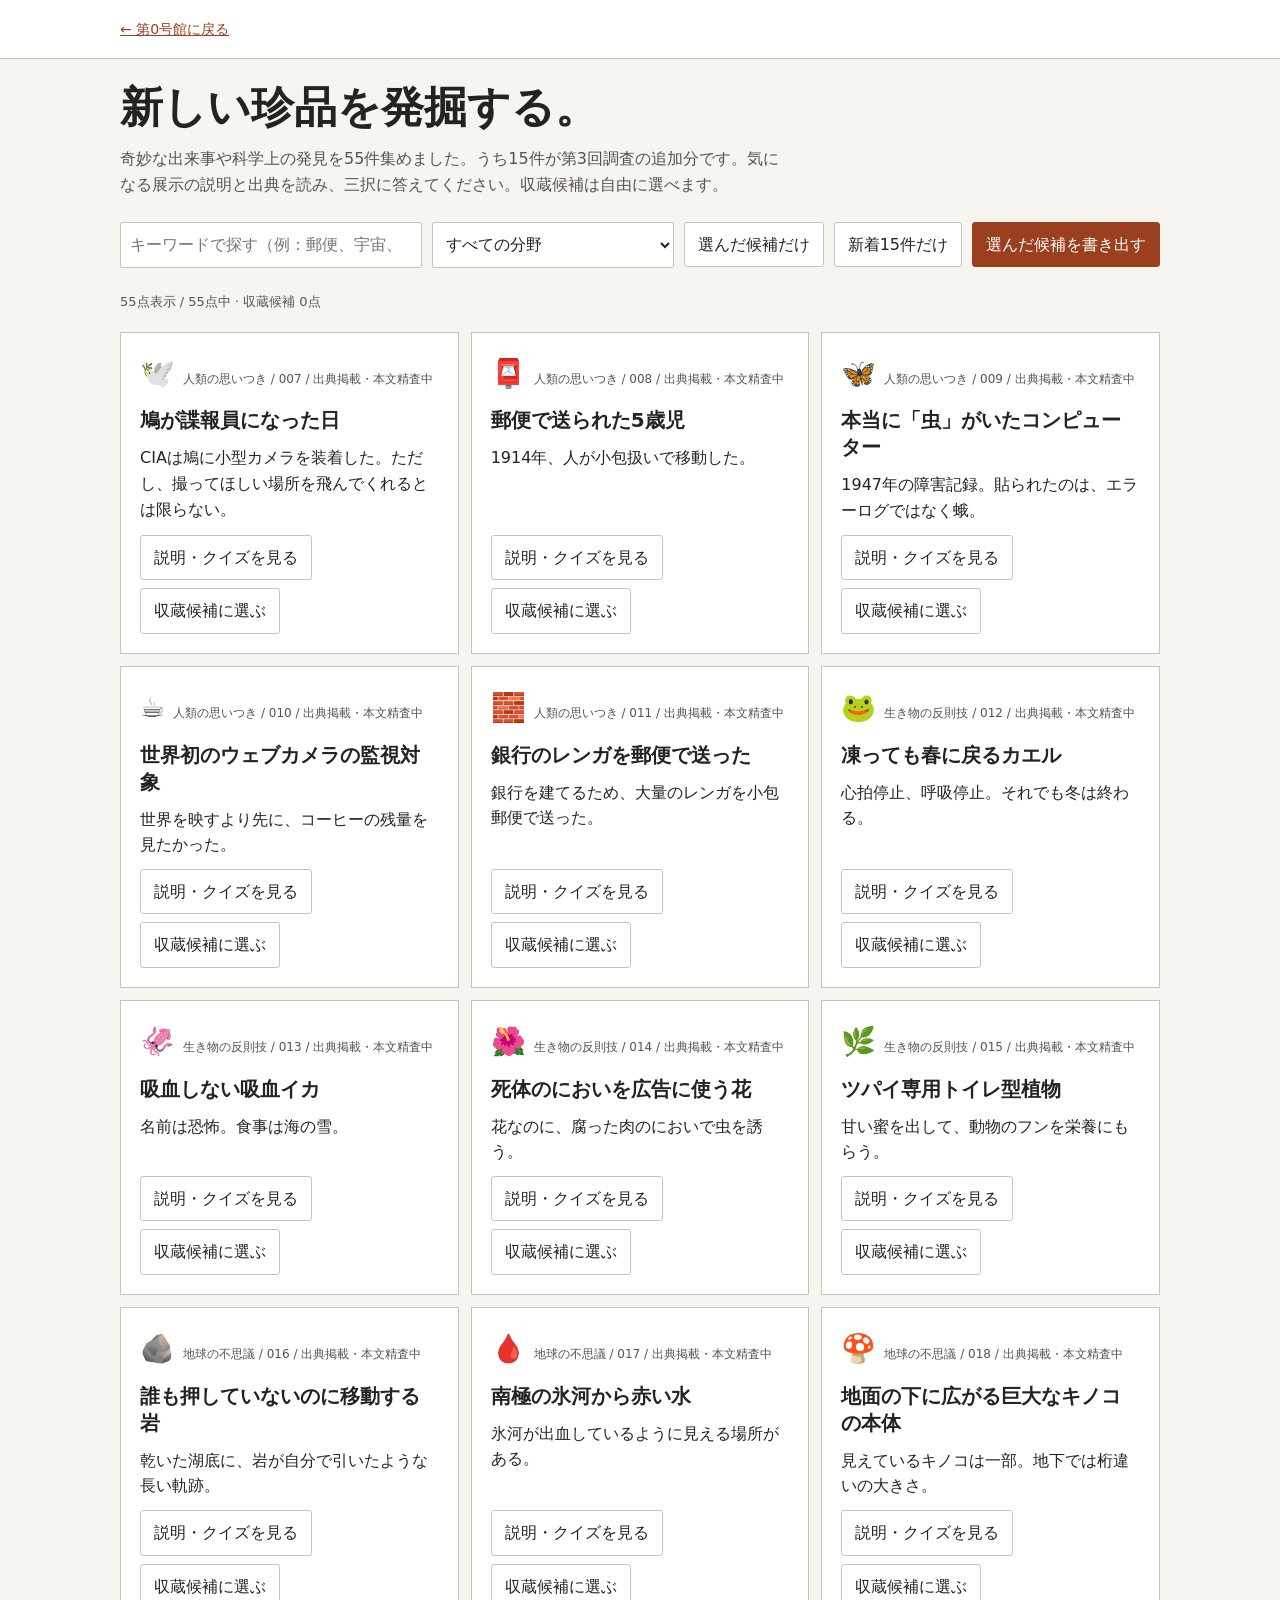
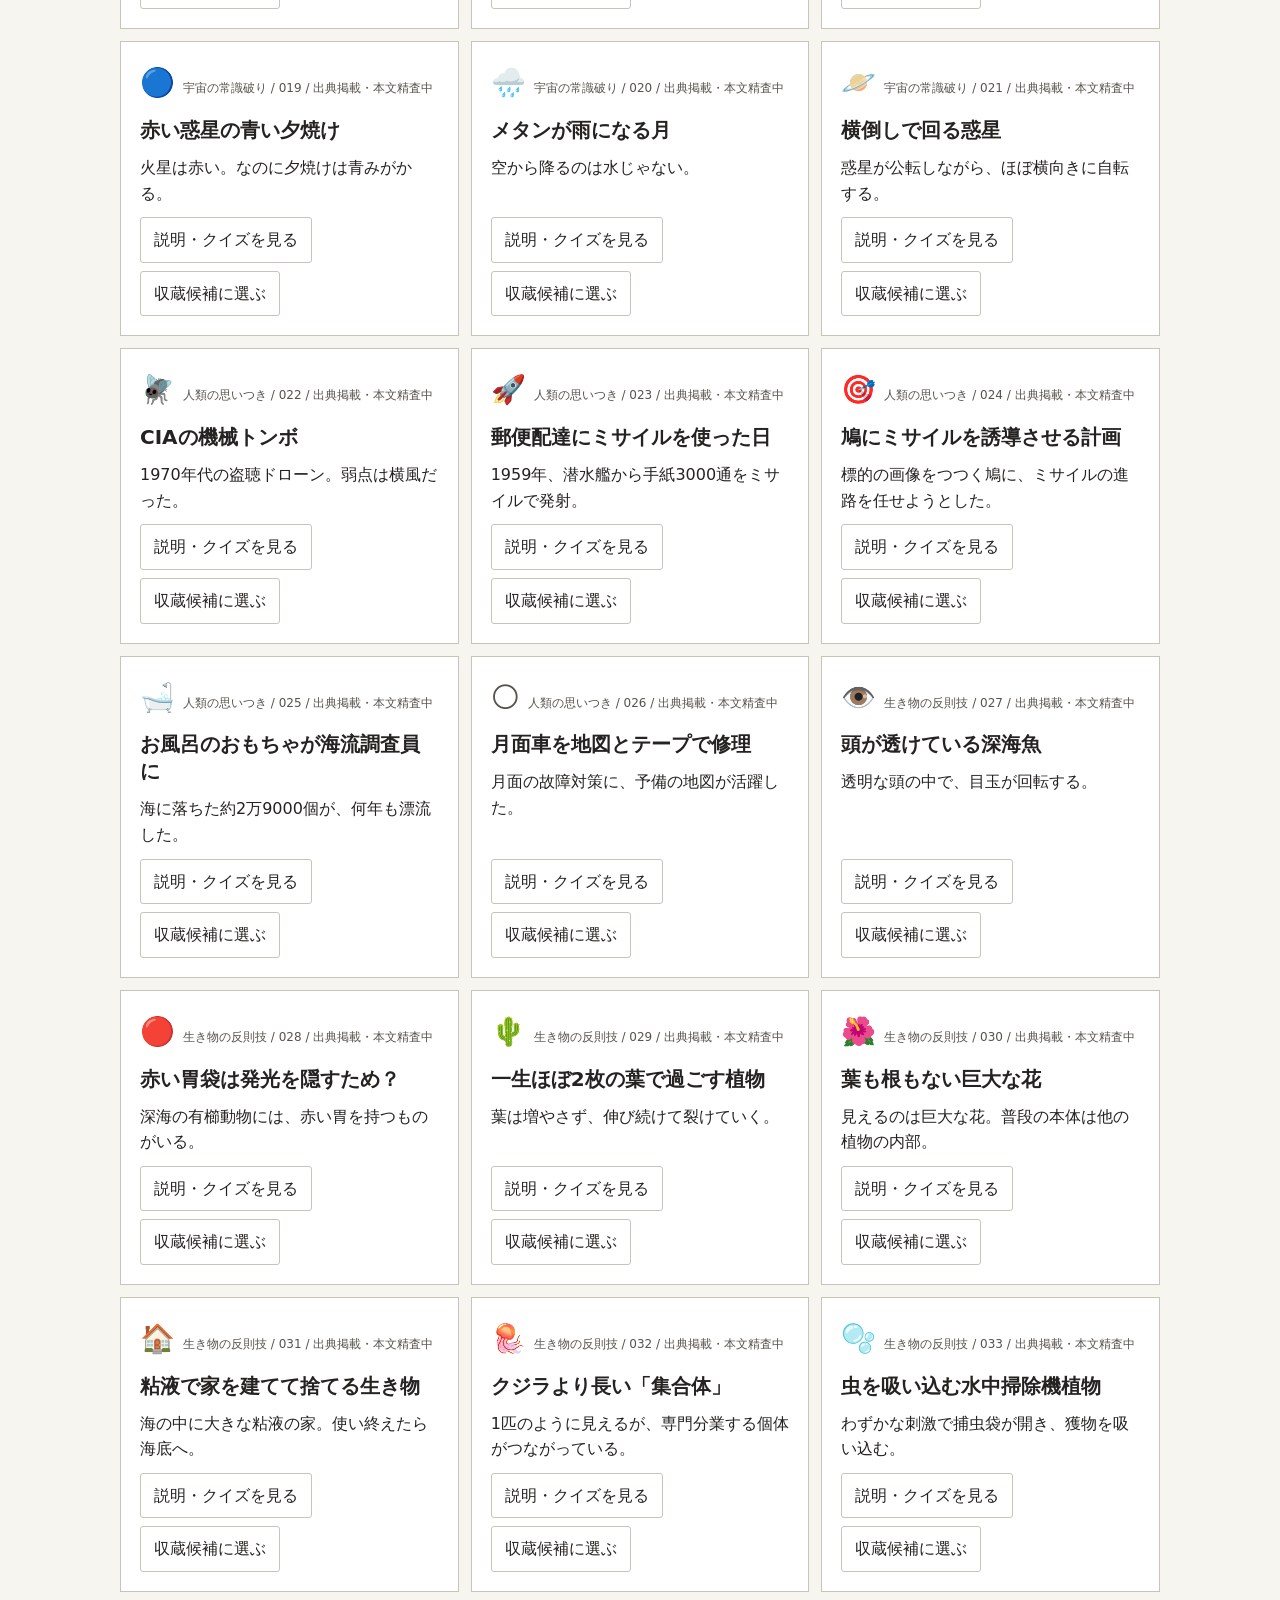
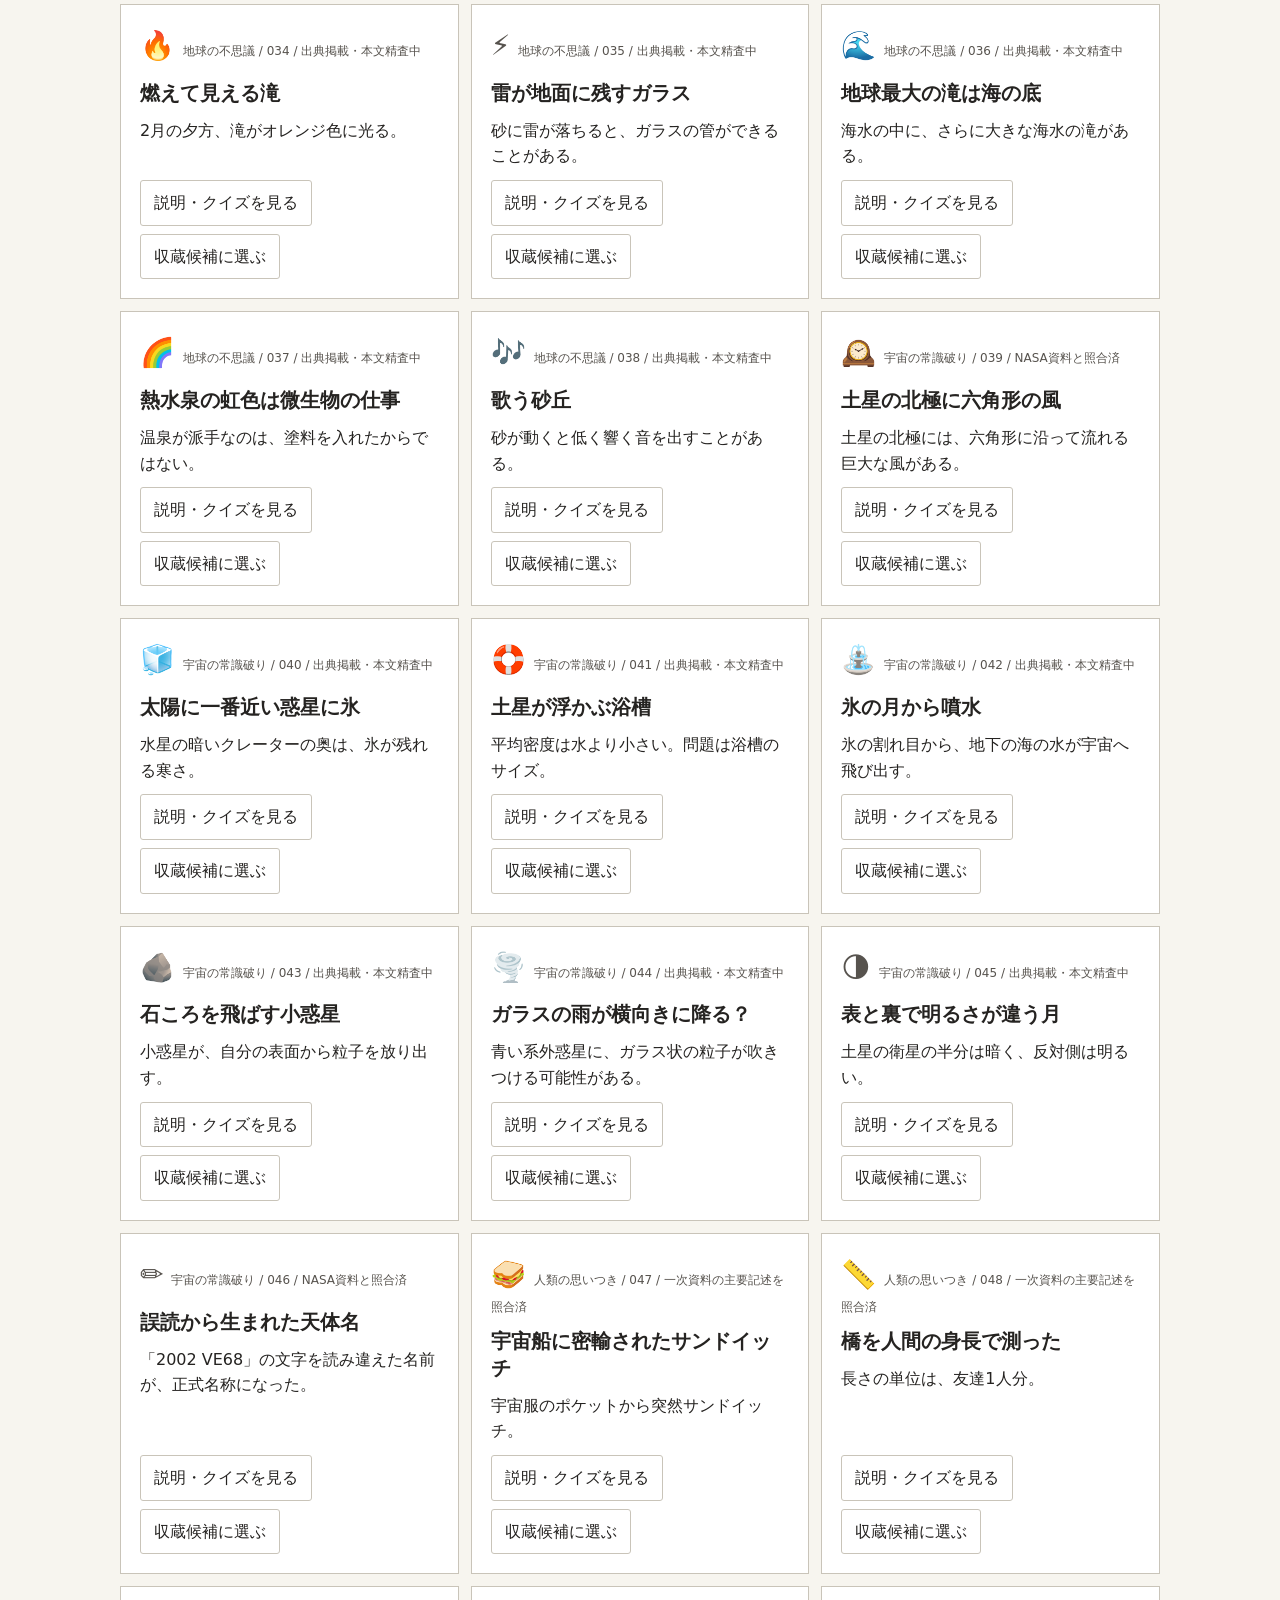
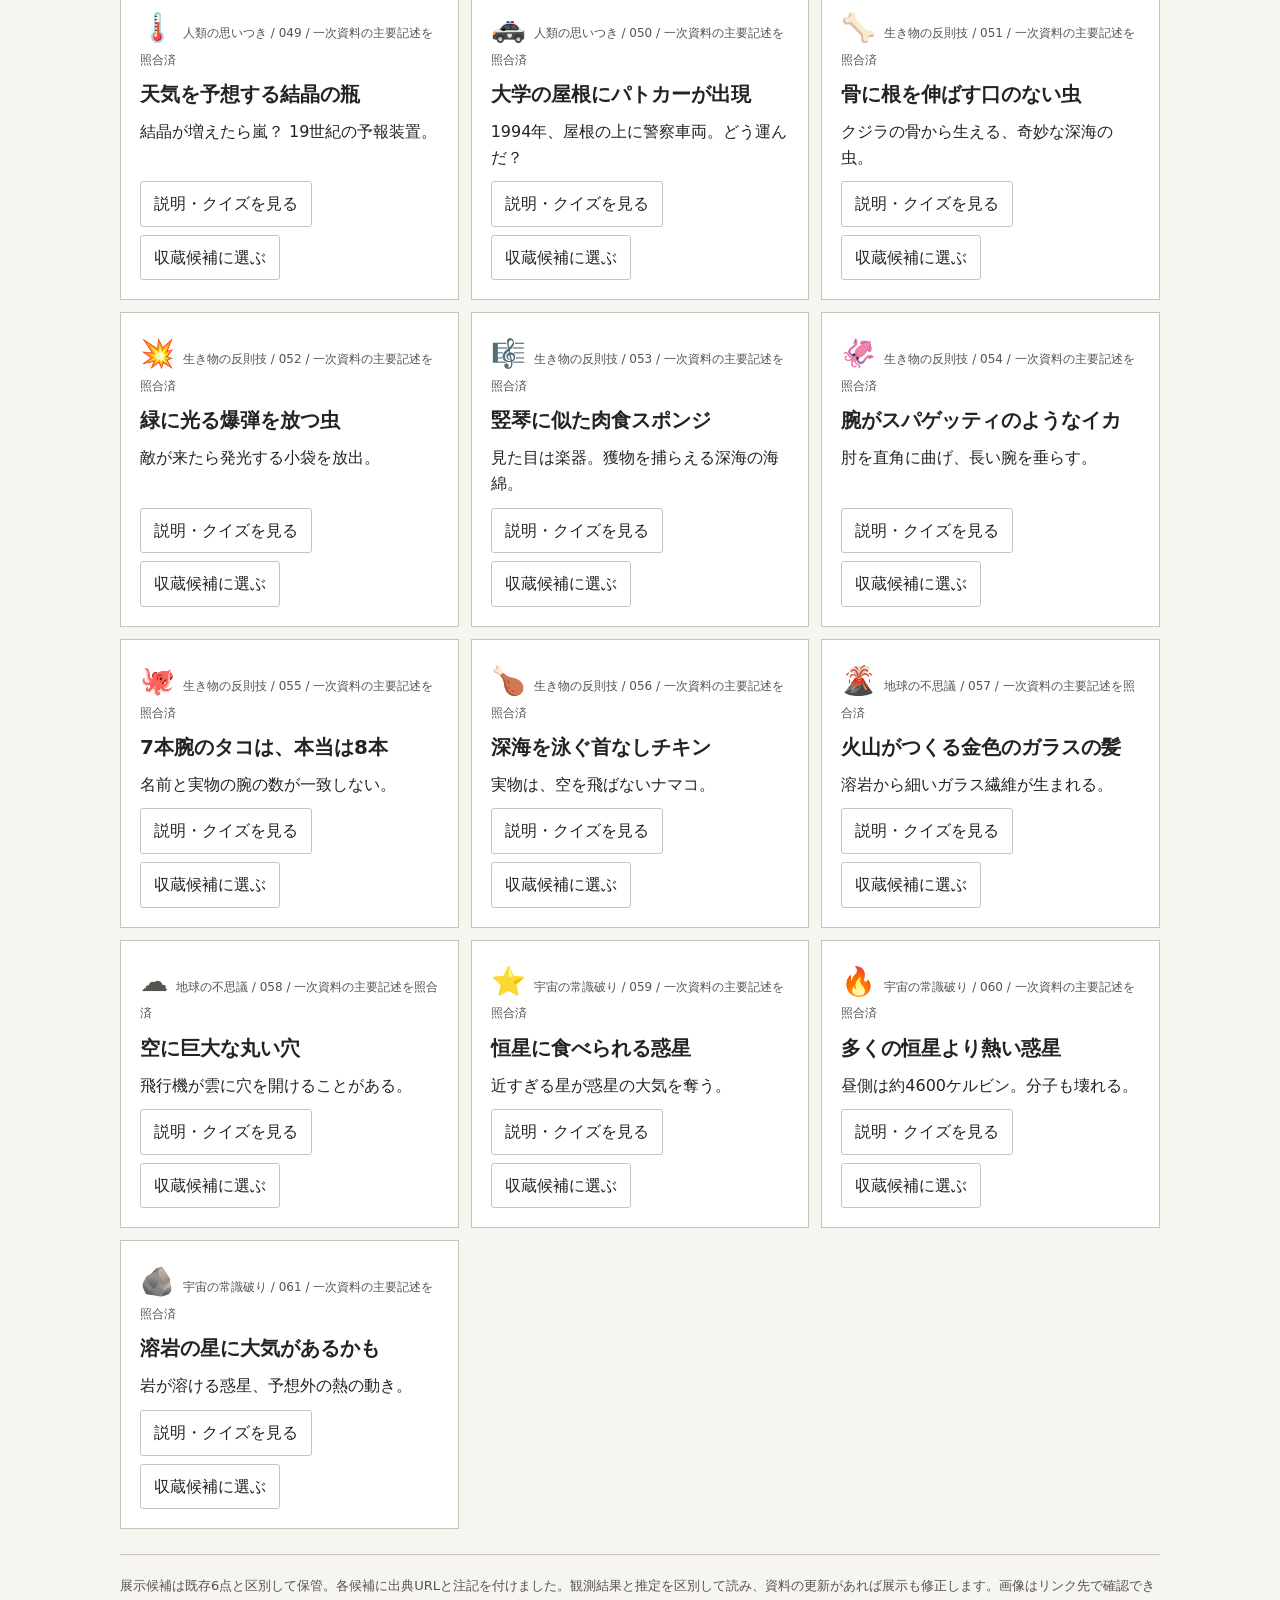
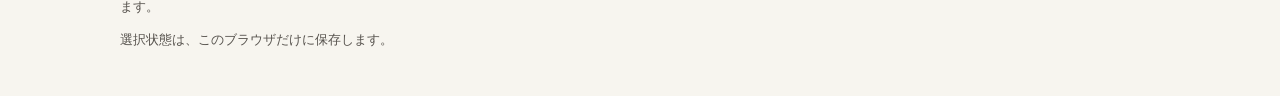
==== commit 162c14f3: "build: render 55 candidate exhibits and 15 fresh discoveries" ====
--- a/curation.html
+++ b/curation.html
@@ -1,14 +1,14 @@
 <!doctype html><html lang="ja" data-theme="paper"><head><meta charset="utf-8"><meta name="viewport" content="width=device-width, initial-scale=1"><title>奇妙な博物館｜発掘室</title><link rel="stylesheet" href="assets/design/kafka-tokens.css"><style>
 :root{font:16px/1.6 var(--k-font-family-sans);color:var(--k-color-foreground);background:var(--k-color-canvas)}*{box-sizing:border-box}a{color:var(--k-color-primary)}body{margin:0}.wrap{width:min(1040px,calc(100% - 28px));margin:auto}header{background:var(--k-color-surface);border-bottom:1px solid var(--k-color-border);padding:16px 0}.back{font-size:14px}h1{font-size:clamp(28px,4vw,43px);line-height:1.25;margin:22px 0 12px}p{margin:5px 0 12px}.lead{color:var(--k-color-muted-foreground);max-width:65ch}.toolbar{display:flex;flex-wrap:wrap;gap:10px;align-items:center;margin:24px 0}.toolbar input,.toolbar select{min-height:46px;padding:9px;border:1px solid var(--k-color-border);border-radius:var(--k-dimension-radius);background:white;color:inherit;font:inherit}.toolbar input{flex:1 1 240px}.toolbar select{flex:1 1 180px}button{min-height:var(--k-dimension-touch-target);cursor:pointer;padding:9px 13px;border:1px solid var(--k-color-primary);color:var(--k-color-surface);background:var(--k-color-primary);border-radius:3px;font:inherit}button.alt{border-color:var(--k-color-border);background:var(--k-color-surface);color:var(--k-color-foreground)}button[aria-pressed="true"]{background:var(--k-color-accent);color:var(--k-color-foreground);border-color:var(--k-color-primary)}button:focus-visible,a:focus-visible,input:focus-visible,select:focus-visible{outline:3px solid var(--k-color-focus);outline-offset:2px}.status{font-size:13px;color:var(--k-color-muted-foreground);min-height:26px}.grid{display:grid;grid-template-columns:repeat(auto-fit,minmax(min(100%,290px),1fr));gap:12px;margin:14px 0 24px}.card{padding:19px;background:var(--k-color-surface);border:1px solid var(--k-color-border);display:flex;flex-direction:column;gap:11px;min-width:0}.category{font-size:12px;color:var(--k-color-muted-foreground)}.symbol{font-size:28px;margin-right:8px}.card h2{font-size:20px;line-height:1.35;margin:0}.teaser{flex:1;margin:0}.controls{display:flex;flex-wrap:wrap;gap:8px}.truth{border-top:1px solid var(--k-color-border);padding-top:13px;font-size:14px}.truth p{margin:0 0 10px}.quiz{border:1px solid var(--k-color-border);padding:12px;background:var(--k-color-canvas)}.quiz legend{font-weight:bold}.answers{display:grid;gap:6px;margin:8px 0}.answers button{background:var(--k-color-surface);color:var(--k-color-foreground);border-color:var(--k-color-border);text-align:left}.answers button.correct{background:color-mix(in srgb,var(--k-color-success) 13%,var(--k-color-surface));border-color:var(--k-color-success)}.answers button.incorrect{background:color-mix(in srgb,var(--k-color-danger) 12%,var(--k-color-surface));border-color:var(--k-color-danger)}.quiz-response{margin-top:8px;min-height:20px;font-weight:600}.footer{margin:25px 0 45px;border-top:1px solid var(--k-color-border);padding-top:16px;font-size:13px;color:var(--k-color-muted-foreground)}.toolbar .short{font-size:13px}.source{overflow-wrap:anywhere}#empty{padding:18px;background:var(--k-color-surface);border:1px solid var(--k-color-border)}body small{font-size:12px}@media(max-width:540px){.toolbar input,.toolbar select{flex:1 1 100%}.toolbar button{flex:1 1 calc(50% - 10px);white-space:normal}#export{flex-basis:100%}}
-</style></head><body><header><div class="wrap"><a class="back" href="index.html">← 第0号館に戻る</a></div></header><main class="wrap"><h1>新しい珍品を発掘する。</h1><p class="lead">奇妙な出来事や科学上の発見を40件集めました。うち25件が第2回調査の追加分です。気になる展示の説明と出典を読み、三択に答えてください。収蔵候補は自由に選べます。</p><div class="toolbar"><input id="search" type="search" placeholder="キーワードで探す（例：郵便、宇宙、カエル）" aria-label="展示候補を検索"><select id="category" aria-label="ジャンル"><option value="all">すべての分野</option></select><button id="shortlist" class="alt" aria-pressed="false" type="button">選んだ候補だけ</button><button id="newOnly" class="alt" aria-pressed="false" type="button">新着25件だけ</button><button id="export" type="button">選んだ候補を書き出す</button></div><p id="counter" class="status" aria-live="polite"></p><div id="cards" class="grid"></div><p id="empty" hidden>条件に合う展示はありません。検索を解除してください。</p><section class="footer"><p>展示候補は既存6点と区別して保管。各候補に出典URLと注記を付けました。観測結果と推定を区別して読み、資料の更新があれば展示も修正します。画像はリンク先で確認できます。</p><p id="storage-status" role="status">選択状態は、このブラウザだけに保存します。</p></section></main><script>
-'use strict'; const ITEMS=[{"id": "spy-pigeon", "category": "人類の思いつき", "icon": "🕊️", "title": "鳩が諜報員になった日", "teaser": "CIAは鳩に小型カメラを装着した。ただし、撮ってほしい場所を飛んでくれるとは限らない。", "fact": "CIAは鳩に装着できる小型カメラを開発した。鳩は帰巣中に写真を撮影したが、必要な場所の上空を正確に飛ばせず、偵察の効果は限られた。作戦の詳細は現在も機密とされる。", "question": "CIAが鳩に持たせたものは？", "options": ["盗聴器だけ", "小型カメラ", "小さな暗号文"], "answer": 1, "source_name": "CIA Museum", "source_url": "https://www.cia.gov/legacy/museum/artifact/pigeon-camera/", "note": "CIAの博物館は撮影技術と飛行経路の問題を説明している。個別任務の成果は公開されていない。", "num": "007", "status": "出典掲載・本文精査中", "batch": "第1回"}, {"id": "mail-child", "category": "人類の思いつき", "icon": "📮", "title": "郵便で送られた5歳児", "teaser": "1914年、人が小包扱いで移動した。", "fact": "1914年、米国の5歳の少女メイ・ピアストーフは、53セントの郵便料金を払って祖父母のもとへ運ばれた。郵便列車の係員が同行しており、郵便袋に詰められたわけではない。", "question": "郵便料金はいくらだった？", "options": ["53セント", "53ドル", "無料"], "answer": 0, "source_name": "Smithsonian National Postal Museum", "source_url": "https://postalmuseum.si.edu/very-special-deliveries", "note": "当時の郵便規則の解釈には資料間の揺れがある。旅行形態のみ確実に扱う。", "num": "008", "status": "出典掲載・本文精査中", "batch": "第1回"}, {"id": "computer-moth", "category": "人類の思いつき", "icon": "🦋", "title": "本当に「虫」がいたコンピューター", "teaser": "1947年の障害記録。貼られたのは、エラーログではなく蛾。", "fact": "1947年9月9日、Harvard Mark IIのリレーの間に蛾が挟まっていた。蛾は作業日誌に貼り付けられた。ただし「bug」という用語の起源ではない。", "question": "実際に機械に挟まっていたのは？", "options": ["ハチ", "蛾", "カブトムシ"], "answer": 1, "source_name": "Computer History Museum", "source_url": "https://www.computerhistory.org/tdih/September/09/", "note": "bugの語源ではないと明記する。", "num": "009", "status": "出典掲載・本文精査中", "batch": "第1回"}, {"id": "coffee-webcam", "category": "人類の思いつき", "icon": "☕", "title": "世界初のウェブカメラの監視対象", "teaser": "世界を映すより先に、コーヒーの残量を見たかった。", "fact": "ケンブリッジ大学の研究室は、1991年にコーヒーポットを監視するカメラを開発し、1993年に映像をWebへ公開した。研究者が無駄足を踏まないための仕組みだった。", "question": "最初期のウェブカメラが映していたものは？", "options": ["月面", "コーヒーポット", "大学の正門"], "answer": 1, "source_name": "University of Cambridge", "source_url": "https://www.cl.cam.ac.uk/news/2021/09-29-antiques-code-show/", "note": "「初のネットワークカメラ」と「初のウェブカメラ」を混同しない。", "num": "010", "status": "出典掲載・本文精査中", "batch": "第1回"}, {"id": "mail-bricks", "category": "人類の思いつき", "icon": "🧱", "title": "銀行のレンガを郵便で送った", "teaser": "銀行を建てるため、大量のレンガを小包郵便で送った。", "fact": "米国ユタ州バーナルの銀行建設では、多数のレンガが小包郵便を使って運ばれた。このような大量発送が郵便の重量制限見直しにつながったと、国立郵便博物館は紹介している。銀行の建物を丸ごと郵送したわけではない。", "question": "郵便で運んだ「銀行」の正体は？", "options": ["建物をまるごと", "建築用のレンガ", "金庫の現金"], "answer": 1, "source_name": "Smithsonian National Postal Museum", "source_url": "https://postalmuseum.si.edu/exhibition/reaching-rural-america-past-exhibits/precious-packages-americas-parcel-post-service", "note": "年代・レンガ数は資料で表現差がある。数量を断定しない。", "num": "011", "status": "出典掲載・本文精査中", "batch": "第1回"}, {"id": "wood-frog", "category": "生き物の反則技", "icon": "🐸", "title": "凍っても春に戻るカエル", "teaser": "心拍停止、呼吸停止。それでも冬は終わる。", "fact": "北米のウッドフロッグは冬季に体の一部が凍り、心拍や呼吸が止まった状態から春に回復する。糖などが細胞の損傷を防ぐ。無条件にあらゆる凍結から復活できるわけではない。", "question": "冬の凍結中、カエルの心臓は？", "options": ["高速で動く", "止まる", "2つに増える"], "answer": 1, "source_name": "US National Park Service", "source_url": "https://home.nps.gov/kova/learn/nature/wood-frog.htm", "note": "種はウッドフロッグ。普通のカエルすべての特徴ではない。", "num": "012", "status": "出典掲載・本文精査中", "batch": "第1回"}, {"id": "vampire-squid", "category": "生き物の反則技", "icon": "🦑", "title": "吸血しない吸血イカ", "teaser": "名前は恐怖。食事は海の雪。", "fact": "コウモリダコは、吸血するわけでも一般的なイカの仲間でもない。深海で、プランクトンの死骸・排泄物・粘液などが沈んでくる「マリンスノー」を粘着性の触糸で集めて食べる。", "question": "コウモリダコの主な食べ物は？", "options": ["魚の血液", "マリンスノー", "深海の岩石"], "answer": 1, "source_name": "MBARI", "source_url": "https://www.mbari.org/animal/vampire-squid/", "note": "日本語名はコウモリダコ、英名は vampire squid。", "num": "013", "status": "出典掲載・本文精査中", "batch": "第1回"}, {"id": "corpse-flower", "category": "生き物の反則技", "icon": "🌺", "title": "死体のにおいを広告に使う花", "teaser": "花なのに、腐った肉のにおいで虫を誘う。", "fact": "ショクダイオオコンニャク（Titan arum）は開花時に腐肉に似た臭いを放ち、腐肉を好む昆虫を引き寄せて受粉に利用する。", "question": "あえて強い腐敗臭を出す主な理由は？", "options": ["虫を呼ぶため", "寒さを防ぐため", "他の花を枯らすため"], "answer": 0, "source_name": "Royal Botanic Gardens, Kew", "source_url": "https://www.kew.org/read-and-watch/the-giant-pongy-plant-titan-arum", "note": "「世界最大の一輪の花」ではなく巨大な花序。", "num": "014", "status": "出典掲載・本文精査中", "batch": "第1回"}, {"id": "plant-toilet", "category": "生き物の反則技", "icon": "🌿", "title": "ツパイ専用トイレ型植物", "teaser": "甘い蜜を出して、動物のフンを栄養にもらう。", "fact": "Nepenthes lowii（ウツボカズラの一種）はツパイが蜜をなめる位置に捕虫袋を配置し、そこへ落ちるフンから栄養分を得る。虫を捕るだけが植物の生存戦略ではない。", "question": "この植物がツパイから得るものは？", "options": ["羽毛", "フン", "爪"], "answer": 1, "source_name": "Royal Botanic Gardens, Kew", "source_url": "https://www.kew.org/read-and-watch/extraordinary-plants-at-kew", "note": "動物が故意にトイレとして使うと断定しない。", "num": "015", "status": "出典掲載・本文精査中", "batch": "第1回"}, {"id": "moving-rocks", "category": "地球の不思議", "icon": "🪨", "title": "誰も押していないのに移動する岩", "teaser": "乾いた湖底に、岩が自分で引いたような長い軌跡。", "fact": "米デスバレーのRacetrack Playaでは、浅い水と薄い氷と風がそろうと、氷の板が岩を押し、泥の上に移動の跡を残す。現象はまれで、何年も動かない岩もある。", "question": "動く岩の決め手となった組み合わせは？", "options": ["地磁気と満月", "薄い氷・水・風", "地下のモグラ"], "answer": 1, "source_name": "US National Park Service", "source_url": "https://www.nps.gov/articles/deva-moving-rocks.htm", "note": "岩が意思を持って動くのではない。", "num": "016", "status": "出典掲載・本文精査中", "batch": "第1回"}, {"id": "blood-falls", "category": "地球の不思議", "icon": "🩸", "title": "南極の氷河から赤い水", "teaser": "氷河が出血しているように見える場所がある。", "fact": "南極テイラー氷河のBlood Falls（血の滝）は、鉄を多く含む塩水が氷河下から出て赤く見える現象。塩水が出るきっかけには未解明な点もある。", "question": "赤い色の原因となる成分は？", "options": ["赤い藻だけ", "鉄を含む塩水", "動物の血液"], "answer": 1, "source_name": "US National Science Foundation", "source_url": "https://www.nsf.gov/geo/opp/documents/NSF%20Science%20on%20the%20Ice_fifth_edition.pdf", "note": "PDF 47ページ。鉄由来は確認、放出の引き金は未解明。", "num": "017", "status": "出典掲載・本文精査中", "batch": "第1回"}, {"id": "giant-fungus", "category": "地球の不思議", "icon": "🍄", "title": "地面の下に広がる巨大なキノコの本体", "teaser": "見えているキノコは一部。地下では桁違いの大きさ。", "fact": "米オレゴン州マルヒュア国有林のナラタケ属の一個体は、森林の地下およそ2,385エーカーに広がると報告されている。大きさ・年齢・質量は測定と推定を組み合わせた値。", "question": "巨大な本体は主にどこにある？", "options": ["雲の中", "地面の下", "海面"], "answer": 1, "source_name": "US Forest Service", "source_url": "https://www.fs.usda.gov/Internet/FSE_DOCUMENTS/fsbdev3_033146.pdf", "note": "面積は報告書時点の値。世界最大という順位の断定は避ける。", "num": "018", "status": "出典掲載・本文精査中", "batch": "第1回"}, {"id": "mars-sunset", "category": "宇宙の常識破り", "icon": "🔵", "title": "赤い惑星の青い夕焼け", "teaser": "火星は赤い。なのに夕焼けは青みがかる。", "fact": "火星の大気中の細かな塵は、太陽が低いとき青色の光を観測者へ届きやすくする。NASAによれば火星の夕焼けは青みを帯びて見えることがある。", "question": "火星の夕焼けで目立つことがある色は？", "options": ["青", "緑だけ", "虹色の縞"], "answer": 0, "source_name": "NASA Science", "source_url": "https://science.nasa.gov/solar-system/planets/mars/what-does-a-sunrise-sunset-look-like-on-mars/", "note": "大気中の塵の量などで見え方は変わる。", "num": "019", "status": "出典掲載・本文精査中", "batch": "第1回"}, {"id": "titan-rain", "category": "宇宙の常識破り", "icon": "🌧️", "title": "メタンが雨になる月", "teaser": "空から降るのは水じゃない。", "fact": "土星の衛星タイタンには、メタンやエタンなど液体炭化水素の雨、川、湖、海が存在する。地球の水循環に似た物質循環が見られる。", "question": "タイタンの雨の主な材料は？", "options": ["液体の金", "メタンなど", "液体窒素だけ"], "answer": 1, "source_name": "NASA Science", "source_url": "https://science.nasa.gov/saturn/moons/titan/facts/", "note": "降雨の観測と理論的モデルを区別する必要がある。", "num": "020", "status": "出典掲載・本文精査中", "batch": "第1回"}, {"id": "uranus-sideways", "category": "宇宙の常識破り", "icon": "🪐", "title": "横倒しで回る惑星", "teaser": "惑星が公転しながら、ほぼ横向きに自転する。", "fact": "天王星は自転軸が公転面の法線から約98度傾いており、横倒しの姿勢で太陽の周りを回る。片側の極が約21年間ほぼ連続して日光を受ける季節がある。", "question": "天王星の自転軸の傾きはおよそ何度？", "options": ["8度", "98度", "198度"], "answer": 1, "source_name": "NASA Science", "source_url": "https://science.nasa.gov/uranus/facts/", "note": "衝突で倒れたという説明は仮説。", "num": "021", "status": "出典掲載・本文精査中", "batch": "第1回"}, {"id": "cia-dragonfly", "category": "人類の思いつき", "icon": "🪰", "title": "CIAの機械トンボ", "teaser": "1970年代の盗聴ドローン。弱点は横風だった。", "fact": "CIAは1970年代にトンボ型の小型飛行装置Insectothopterを開発した。レーザーで誘導する方式だったが、横風に弱く、作戦投入には至らなかった。", "question": "CIAの機械トンボが実用化されなかった大きな理由は？", "options": ["燃料が砂糖だった", "横風に弱かった", "トンボが機械を嫌った"], "answer": 1, "source_name": "CIA Museum", "source_url": "https://www.cia.gov/legacy/museum/artifact/insectothopter/", "note": "実物の虫を改造したのではなく人工飛行装置。", "status": "出典掲載・本文精査中", "num": "022", "batch": "第2回"}, {"id": "missile-mail", "category": "人類の思いつき", "icon": "🚀", "title": "郵便配達にミサイルを使った日", "teaser": "1959年、潜水艦から手紙3000通をミサイルで発射。", "fact": "1959年6月、米海軍は潜水艦USS BarberoからRegulus Iミサイルで約3000通の手紙を輸送した。実験は成功したが、費用対効果が悪く定常的な郵便配達にはならなかった。", "question": "ミサイルの中には何が入っていた？", "options": ["3000通の手紙", "月の石", "巨大な郵便ポスト"], "answer": 0, "source_name": "Smithsonian National Postal Museum", "source_url": "https://postalmuseum.si.edu/exhibition/oddly-interesting-things-that-carried-the-mail/cruise-missile-mail", "note": "郵便ミサイルは試験飛行で、通常の郵送方法になったわけではない。", "status": "出典掲載・本文精査中", "num": "023", "batch": "第2回"}, {"id": "guided-pigeon", "category": "人類の思いつき", "icon": "🎯", "title": "鳩にミサイルを誘導させる計画", "teaser": "標的の画像をつつく鳩に、ミサイルの進路を任せようとした。", "fact": "第二次大戦中、心理学者B・F・スキナーは鳩を訓練してミサイルの進路を誘導する仕組みを提案した。スミソニアンには関連装置が保存されているが、実戦用ミサイルにはならなかった。", "question": "鳩が操作する想定だったものは？", "options": ["船の汽笛", "誘導用の標的画面", "無線のマイク"], "answer": 1, "source_name": "Smithsonian National Museum of American History", "source_url": "https://americanhistory.si.edu/collections/object/nmah_690069", "note": "CIAの鳩カメラとは別の計画。実戦投入されたとは書かない。", "status": "出典掲載・本文精査中", "num": "024", "batch": "第2回"}, {"id": "bath-toys", "category": "人類の思いつき", "icon": "🛁", "title": "お風呂のおもちゃが海流調査員に", "teaser": "海に落ちた約2万9000個が、何年も漂流した。", "fact": "1992年、太平洋上で貨物船から落ちたコンテナに入っていた約2万9000個のお風呂用おもちゃが海へ流出した。一部は約10か月後からアラスカなどに漂着し、海流を知る手がかりにもなった。", "question": "海で漂流したのは？", "options": ["お風呂のおもちゃ", "家庭用テレビ", "郵便切手"], "answer": 0, "source_name": "NOAA", "source_url": "https://www.noaa.gov/jetstream/ocean/circulations", "note": "全部がアヒルではなく複数の種類のおもちゃ。海洋ごみとしての問題もある。", "status": "出典掲載・本文精査中", "num": "025", "batch": "第2回"}, {"id": "moon-map-fender", "category": "人類の思いつき", "icon": "🌕", "title": "月面車を地図とテープで修理", "teaser": "月面の故障対策に、予備の地図が活躍した。", "fact": "アポロ17号では月面車の泥よけが壊れ、宇宙飛行士らが予備の地図をテープでつなぎ、金具を使って代用品を取り付けた。月面の砂ぼこりはテープを貼る上で厄介だった。", "question": "泥よけの代用品に使われたのは？", "options": ["予備の地図", "月の石", "宇宙食の容器だけ"], "answer": 0, "source_name": "NASA Apollo Lunar Surface Journal", "source_url": "https://history.nasa.gov/wp-content/uploads/static/history/alsj/WOTM/WOTM-DuctTape.html", "note": "テープだけで固定したのではなく、金具も使用。", "status": "出典掲載・本文精査中", "num": "026", "batch": "第2回"}, {"id": "barreleye", "category": "生き物の反則技", "icon": "👁️", "title": "頭が透けている深海魚", "teaser": "透明な頭の中で、目玉が回転する。", "fact": "デメニギス（Macropinna microstoma）は透明な頭部の内部に筒状の目を持つ深海魚。目を上向きから前向きに回転させ、獲物を観察できる。", "question": "デメニギスの目はどこで動く？", "options": ["透明な頭部の中", "尾びれの先", "口の外"], "answer": 0, "source_name": "MBARI", "source_url": "https://www.mbari.org/animal/barreleye-fish/", "note": "頭全体が透明というより、透明なドーム状組織が眼を覆う。", "status": "出典掲載・本文精査中", "num": "027", "batch": "第2回"}, {"id": "red-belly-jelly", "category": "生き物の反則技", "icon": "🔴", "title": "赤い胃袋は発光を隠すため？", "teaser": "深海の有櫛動物には、赤い胃を持つものがいる。", "fact": "ブラッディベリー・コームジェリーは赤い胃を持つ深海の有櫛動物。胃の赤い色が、食べた発光生物の光を外から見えにくくすると考えられている。", "question": "赤い胃の主な役割は？", "options": ["獲物の光を隠す", "海を温める", "赤い光を放つ"], "answer": 0, "source_name": "MBARI", "source_url": "https://www.mbari.org/animal/bloody-belly-comb-jelly/", "note": "発光を隠す働きは研究者の説明であり、胃が赤い原因や機能の全てを確定したわけではない。", "status": "出典掲載・本文精査中", "num": "028", "batch": "第2回"}, {"id": "two-leaf-plant", "category": "生き物の反則技", "icon": "🌵", "title": "一生ほぼ2枚の葉で過ごす植物", "teaser": "葉は増やさず、伸び続けて裂けていく。", "fact": "ナミブ砂漠のウェルウィッチアは一生を通じて基本的に2枚の葉を伸ばし続ける。葉が風化して裂けるため、たくさんの葉があるように見える場合もある。", "question": "ウェルウィッチアの葉は基本的に何枚？", "options": ["2枚", "12枚", "毎日100枚"], "answer": 0, "source_name": "Royal Botanic Gardens, Kew", "source_url": "https://powo.science.kew.org/taxon/urn%3Alsid%3Aipni.org%3Anames%3A383591-1/general-information", "note": "苗の段階の葉の変化と永久葉の区別があるため「生涯で葉を2枚しか作らない」と言い切らない。", "status": "出典掲載・本文精査中", "num": "029", "batch": "第2回"}, {"id": "rafflesia", "category": "生き物の反則技", "icon": "🌺", "title": "葉も根もない巨大な花", "teaser": "見えるのは巨大な花。普段の本体は他の植物の内部。", "fact": "ラフレシア・アルノルディイは根や葉を持たない寄生植物で、ブドウ科のつる植物の内部に潜み、花を咲かせるときに姿を現す。1つの花が直径約1メートルに達することもある。", "question": "この植物が普段潜んでいる場所は？", "options": ["別の植物の中", "氷の下", "空気中"], "answer": 0, "source_name": "Royal Botanic Gardens, Kew", "source_url": "https://www.kew.org/plants/rafflesia-arnoldi", "note": "既存のショクダイオオコンニャクは巨大な花序。こちらは大きな一輪の花。", "status": "出典掲載・本文精査中", "num": "030", "batch": "第2回"}, {"id": "larvacean-house", "category": "生き物の反則技", "icon": "🏠", "title": "粘液で家を建てて捨てる生き物", "teaser": "海の中に大きな粘液の家。使い終えたら海底へ。", "fact": "深海に暮らす大型オタマボヤの一部は、粘液の大きなフィルター状の「家」を作り、海水中の餌を集める。詰まった家を捨てると海底へ沈み、炭素の輸送にも役立つ。", "question": "オタマボヤの家の材料は？", "options": ["粘液", "サンゴの石", "貝殻"], "answer": 0, "source_name": "MBARI", "source_url": "https://www.mbari.org/news/sinkers-provide-missing-piece-in-deep-sea-puzzle/", "note": "すべてのオタマボヤが1mの家を作るわけではない。", "status": "出典掲載・本文精査中", "num": "031", "batch": "第2回"}, {"id": "siphonophore", "category": "生き物の反則技", "icon": "🪼", "title": "クジラより長い「集合体」", "teaser": "1匹のように見えるが、専門分業する個体がつながっている。", "fact": "一部のクダクラゲ類（Siphonophora）は、役割の異なる個虫がつながった群体。種類によってはシロナガスクジラより長く伸びる例がある。", "question": "長い体はどんな構造？", "options": ["専門分業する個虫の群体", "1本の骨", "金属の鎖"], "answer": 0, "source_name": "MBARI", "source_url": "https://www.mbari.org/news/biodiversity-and-biooptics-2020-expedition-log-2/", "note": "「世界最大の単独動物」とは呼ばない。長さは種・測定方法で異なる。", "status": "出典掲載・本文精査中", "num": "032", "batch": "第2回"}, {"id": "bladderwort-vacuum", "category": "生き物の反則技", "icon": "🫧", "title": "虫を吸い込む水中掃除機植物", "teaser": "わずかな刺激で捕虫袋が開き、獲物を吸い込む。", "fact": "タヌキモ属の食虫植物は、袋の内部の水圧を下げ、獲物が感覚毛に触れた瞬間に袋の入り口を開いて水と一緒に吸い込む。非常に速い捕獲機構を持つ。", "question": "獲物を吸い込む原動力は？", "options": ["袋の内外の水圧差", "強い磁石", "泡の音"], "answer": 0, "source_name": "Royal Botanic Gardens, Kew", "source_url": "https://www.kew.org/read-and-watch/carnivorous-plants", "note": "種による構造の違いあり。「0.02秒」はKewにあるが数値の誇張を避ける。", "status": "出典掲載・本文精査中", "num": "033", "batch": "第2回"}, {"id": "firefall", "category": "地球の不思議", "icon": "🔥", "title": "燃えて見える滝", "teaser": "2月の夕方、滝がオレンジ色に光る。", "fact": "米ヨセミテのホーステイル滝は、冬の限られた日に十分な水量、晴天、夕日の角度がそろうと火が流れるようなオレンジ色に光る。実際に燃えているわけではない。", "question": "滝を炎のように見せるものは？", "options": ["夕日", "溶岩", "赤い塗料"], "answer": 0, "source_name": "US National Park Service", "source_url": "https://home.nps.gov/yose/planyourvisit/horsetailfall.htm", "note": "観測は気象と水量に依存し、毎回見られるとは限らない。", "status": "出典掲載・本文精査中", "num": "034", "batch": "第2回"}, {"id": "fulgurite", "category": "地球の不思議", "icon": "⚡", "title": "雷が地面に残すガラス", "teaser": "砂に雷が落ちると、ガラスの管ができることがある。", "fact": "落雷で砂が高温に熱せられ、溶けて再び固まるとフルグライト（雷管石）というガラス質の構造が形成されることがある。", "question": "フルグライトは何が砂を溶かしてできる？", "options": ["雷", "月光", "潮の満ち引き"], "answer": 0, "source_name": "US National Park Service", "source_url": "https://home.nps.gov/articles/grsa-fulgurites.htm", "note": "すべての落雷でできるわけではない。公園内の自然物は採集禁止。", "status": "出典掲載・本文精査中", "num": "035", "batch": "第2回"}, {"id": "undersea-waterfall", "category": "地球の不思議", "icon": "🌊", "title": "地球最大の滝は海の底", "teaser": "海水の中に、さらに大きな海水の滝がある。", "fact": "グリーンランドとアイスランドの間のデンマーク海峡では、冷たく重い海水が暖かい海水の下へ落ち込む。NOAAはこれを地球最大の海底の滝と説明している。", "question": "海底に滝ができる主な理由は？", "options": ["水温などによる密度差", "地球が逆回転", "海底の巨大ポンプ"], "answer": 0, "source_name": "NOAA Ocean Service", "source_url": "https://oceanservice.noaa.gov/facts/largest-waterfall.html", "note": "通常の地上の滝と異なり、密度差による海水の下降流。", "status": "出典掲載・本文精査中", "num": "036", "batch": "第2回"}, {"id": "prismatic-bacteria", "category": "地球の不思議", "icon": "🌈", "title": "熱水泉の虹色は微生物の仕事", "teaser": "温泉が派手なのは、塗料を入れたからではない。", "fact": "イエローストーンのグランド・プリズマティック・スプリングでは、熱を好む微生物の群集が水温ごとに異なる色を生み、青い水面の周囲に黄色やオレンジなどの帯が見られる。", "question": "虹色の帯に大きく関わるのは？", "options": ["熱を好む微生物", "人工の染料", "魚のうろこ"], "answer": 0, "source_name": "US National Park Service", "source_url": "https://www.nps.gov/places/000/grand-prismatic-spring.htm", "note": "中央の青い色と周囲の微生物由来の色を区別する。", "status": "出典掲載・本文精査中", "num": "037", "batch": "第2回"}, {"id": "singing-sand", "category": "地球の不思議", "icon": "🎶", "title": "歌う砂丘", "teaser": "砂が動くと低く響く音を出すことがある。", "fact": "米グレートサンドデューンズ国立公園の砂丘では、砂が滑り落ちる際にブーンと響く自然音が聞こえることがある。国立公園局も来訪者にこの音への配慮を呼びかけている。", "question": "砂丘の音の発生源は？", "options": ["動く砂", "地下鉄の車両", "地中の鐘"], "answer": 0, "source_name": "米国国立公園局（歌う砂丘の記録）", "source_url": "https://www.nps.gov/subjects/sound/singing-sands.htm", "note": "NPSが現地で録音した低い音を公開している。どの砂丘でも発生する現象ではない。", "status": "出典掲載・本文精査中", "num": "038", "batch": "第2回"}, {"id": "saturn-hexagon", "category": "宇宙の常識破り", "icon": "🕰️", "title": "土星の北極に六角形の風", "teaser": "土星の北極には、六角形に沿って流れる巨大な風がある。", "fact": "NASAのボイジャー探査機が1980年代に土星の北極付近の六角形の雲の模様を撮影し、カッシーニ探査機も観測した。六角形の辺に沿って流れるジェット気流の構造で、地表に描かれた図形ではない。", "question": "土星の北極で六角形に見えるのは何？", "options": ["地面に刻まれた模様", "大気中のジェット気流", "宇宙船の航跡"], "answer": 1, "source_name": "NASA Science（Circles and Hexagons）", "source_url": "https://science.nasa.gov/photojournal/circles-and-hexagons/", "note": "六角形は大気中の流れが作る模様。六角形の構造は観測されているが、発生の詳しい仕組みには研究が続いている。", "status": "NASA資料と照合済", "num": "039", "batch": "第2回"}, {"id": "mercury-ice", "category": "宇宙の常識破り", "icon": "🧊", "title": "太陽に一番近い惑星に氷", "teaser": "水星の暗いクレーターの奥は、氷が残れる寒さ。", "fact": "水星は昼間高温になるが、極付近の太陽光が届かないクレーター内部には水の氷が存在する強い証拠がある。MESSENGER探査機の観測などが裏付けた。", "question": "水星の氷が残る場所は？", "options": ["極域の永久影", "日当たりのよい赤道", "火口の溶岩"], "answer": 0, "source_name": "NASA Science", "source_url": "https://science.nasa.gov/photojournal/water-ice-on-mercury/", "note": "すべての水星表面に氷があるわけではない。", "status": "出典掲載・本文精査中", "num": "040", "batch": "第2回"}, {"id": "saturn-floats", "category": "宇宙の常識破り", "icon": "🛟", "title": "土星が浮かぶ浴槽", "teaser": "平均密度は水より小さい。問題は浴槽のサイズ。", "fact": "土星は太陽系の惑星の中で唯一、平均密度が水より小さい。もし十分巨大な水槽があれば浮くと例えられるが、実際に惑星を水槽へ入れることはできない。", "question": "土星が水に浮くといわれる理由は？", "options": ["平均密度が水より小さい", "環が浮き輪になる", "水をはじく"], "answer": 0, "source_name": "NASA Science", "source_url": "https://science.nasa.gov/saturn/facts/", "note": "思考実験であって現実の実験ではない。", "status": "出典掲載・本文精査中", "num": "041", "batch": "第2回"}, {"id": "enceladus-jets", "category": "宇宙の常識破り", "icon": "⛲", "title": "氷の月から噴水", "teaser": "氷の割れ目から、地下の海の水が宇宙へ飛び出す。", "fact": "土星の衛星エンケラドスでは、氷の地殻の下に全球的な塩水の海があり、南極付近の割れ目から水蒸気と氷の粒が噴き出すのをカッシーニ探査機が観測した。", "question": "エンケラドスの噴出物は主に？", "options": ["水蒸気と氷の粒", "マグマだけ", "金属の粉"], "answer": 0, "source_name": "NASA Cassini", "source_url": "https://science.nasa.gov/mission/cassini/science/enceladus/", "note": "生命の存在が確認されたわけではない。", "status": "出典掲載・本文精査中", "num": "042", "batch": "第2回"}, {"id": "bennu-rocks", "category": "宇宙の常識破り", "icon": "🪨", "title": "石ころを飛ばす小惑星", "teaser": "小惑星が、自分の表面から粒子を放り出す。", "fact": "NASAの探査機OSIRIS-RExは小惑星ベンヌの表面から岩石粒子が放出される現象を多数回観測した。粒子の一部は宇宙へ出て、一部は周回後に地表へ戻る。", "question": "ベンヌが放り出していたのは？", "options": ["岩石の粒", "人工衛星", "液体の水"], "answer": 0, "source_name": "NASA Science", "source_url": "https://science.nasa.gov/solar-system/asteroids/101955-bennu/facts/", "note": "粒子の放出原因については複数の仮説がある。", "status": "出典掲載・本文精査中", "num": "043", "batch": "第2回"}, {"id": "glass-weather", "category": "宇宙の常識破り", "icon": "🌪️", "title": "ガラスの雨が横向きに降る？", "teaser": "青い系外惑星に、ガラス状の粒子が吹きつける可能性がある。", "fact": "系外惑星HD 189733 bの大気について、NASAは高温でガラス状の粒子を含む雲と強い風が生じうると説明している。「横向きのガラスの雨」は大気のモデルや推定を表す言い方で、雨粒を直接撮影した結果ではない。", "question": "NASAが紹介する極端な天気は？", "options": ["ガラス状の粒子が強風で舞う", "雪だるまが降る", "虹が固体で落ちる"], "answer": 0, "source_name": "NASA Science", "source_url": "https://science.nasa.gov/exoplanets/immersive/strange-new-worlds/", "note": "推定・モデルに基づく表現。確定的な実測として扱わない。", "status": "出典掲載・本文精査中", "num": "044", "batch": "第2回"}, {"id": "iapetus-faces", "category": "宇宙の常識破り", "icon": "🌗", "title": "表と裏で明るさが違う月", "teaser": "土星の衛星の半分は暗く、反対側は明るい。", "fact": "土星の衛星イアペトゥスは進行方向側とその反対側で表面の反射率が大きく異なる。探査機カッシーニの写真でも極端な明暗差が確認されている。", "question": "明暗差がある天体は？", "options": ["イアペトゥス", "太陽", "国際宇宙ステーション"], "answer": 0, "source_name": "NASA Science", "source_url": "https://science.nasa.gov/saturn/moons/iapetus/", "note": "表面が半分ずつ完全に白黒に分かれているわけではない。", "status": "出典掲載・本文精査中", "num": "045", "batch": "第2回"}, {"id": "zoozve-name", "category": "宇宙の常識破り", "icon": "✏️", "title": "誤読から生まれた天体名", "teaser": "「2002 VE68」の文字を読み違えた名前が、正式名称になった。", "fact": "金星の近くを周回する準衛星2002 VE68は、ポスター制作者が記号を読み違えた「Zoozve」という名前を2024年に正式に与えられた。準衛星は金星自体を周回する衛星ではなく、太陽の周りを回る小惑星。", "question": "「Zoozve」の名前のきっかけは？", "options": ["文字の読み違い", "ローマ神話の神", "NASAのロボット名"], "answer": 0, "source_name": "NASA Science（Zoozveの命名経緯）", "source_url": "https://science.nasa.gov/venus/venus-facts/", "note": "準衛星と金星の衛星を混同しない。", "status": "NASA資料と照合済", "num": "046", "batch": "第2回"}];
+</style></head><body><header><div class="wrap"><a class="back" href="index.html">← 第0号館に戻る</a></div></header><main class="wrap"><h1>新しい珍品を発掘する。</h1><p class="lead">奇妙な出来事や科学上の発見を55件集めました。うち15件が第3回調査の追加分です。気になる展示の説明と出典を読み、三択に答えてください。収蔵候補は自由に選べます。</p><div class="toolbar"><input id="search" type="search" placeholder="キーワードで探す（例：郵便、宇宙、カエル）" aria-label="展示候補を検索"><select id="category" aria-label="ジャンル"><option value="all">すべての分野</option></select><button id="shortlist" class="alt" aria-pressed="false" type="button">選んだ候補だけ</button><button id="newOnly" class="alt" aria-pressed="false" type="button">新着15件だけ</button><button id="export" type="button">選んだ候補を書き出す</button></div><p id="counter" class="status" aria-live="polite"></p><div id="cards" class="grid"></div><p id="empty" hidden>条件に合う展示はありません。検索を解除してください。</p><section class="footer"><p>展示候補は既存6点と区別して保管。各候補に出典URLと注記を付けました。観測結果と推定を区別して読み、資料の更新があれば展示も修正します。画像はリンク先で確認できます。</p><p id="storage-status" role="status">選択状態は、このブラウザだけに保存します。</p></section></main><script>
+'use strict'; const ITEMS=[{"id": "spy-pigeon", "category": "人類の思いつき", "icon": "🕊️", "title": "鳩が諜報員になった日", "teaser": "CIAは鳩に小型カメラを装着した。ただし、撮ってほしい場所を飛んでくれるとは限らない。", "fact": "CIAは鳩に装着できる小型カメラを開発した。鳩は帰巣中に写真を撮影したが、必要な場所の上空を正確に飛ばせず、偵察の効果は限られた。作戦の詳細は現在も機密とされる。", "question": "CIAが鳩に持たせたものは？", "options": ["盗聴器だけ", "小型カメラ", "小さな暗号文"], "answer": 1, "source_name": "CIA Museum", "source_url": "https://www.cia.gov/legacy/museum/artifact/pigeon-camera/", "note": "CIAの博物館は撮影技術と飛行経路の問題を説明している。個別任務の成果は公開されていない。", "num": "007", "status": "出典掲載・本文精査中", "batch": "第1回"}, {"id": "mail-child", "category": "人類の思いつき", "icon": "📮", "title": "郵便で送られた5歳児", "teaser": "1914年、人が小包扱いで移動した。", "fact": "1914年、米国の5歳の少女メイ・ピアストーフは、53セントの郵便料金を払って祖父母のもとへ運ばれた。郵便列車の係員が同行しており、郵便袋に詰められたわけではない。", "question": "郵便料金はいくらだった？", "options": ["53セント", "53ドル", "無料"], "answer": 0, "source_name": "Smithsonian National Postal Museum", "source_url": "https://postalmuseum.si.edu/very-special-deliveries", "note": "当時の郵便規則の解釈には資料間の揺れがある。旅行形態のみ確実に扱う。", "num": "008", "status": "出典掲載・本文精査中", "batch": "第1回"}, {"id": "computer-moth", "category": "人類の思いつき", "icon": "🦋", "title": "本当に「虫」がいたコンピューター", "teaser": "1947年の障害記録。貼られたのは、エラーログではなく蛾。", "fact": "1947年9月9日、Harvard Mark IIのリレーの間に蛾が挟まっていた。蛾は作業日誌に貼り付けられた。ただし「bug」という用語の起源ではない。", "question": "実際に機械に挟まっていたのは？", "options": ["ハチ", "蛾", "カブトムシ"], "answer": 1, "source_name": "Computer History Museum", "source_url": "https://www.computerhistory.org/tdih/September/09/", "note": "bugの語源ではないと明記する。", "num": "009", "status": "出典掲載・本文精査中", "batch": "第1回"}, {"id": "coffee-webcam", "category": "人類の思いつき", "icon": "☕", "title": "世界初のウェブカメラの監視対象", "teaser": "世界を映すより先に、コーヒーの残量を見たかった。", "fact": "ケンブリッジ大学の研究室は、1991年にコーヒーポットを監視するカメラを開発し、1993年に映像をWebへ公開した。研究者が無駄足を踏まないための仕組みだった。", "question": "最初期のウェブカメラが映していたものは？", "options": ["月面", "コーヒーポット", "大学の正門"], "answer": 1, "source_name": "University of Cambridge", "source_url": "https://www.cl.cam.ac.uk/news/2021/09-29-antiques-code-show/", "note": "「初のネットワークカメラ」と「初のウェブカメラ」を混同しない。", "num": "010", "status": "出典掲載・本文精査中", "batch": "第1回"}, {"id": "mail-bricks", "category": "人類の思いつき", "icon": "🧱", "title": "銀行のレンガを郵便で送った", "teaser": "銀行を建てるため、大量のレンガを小包郵便で送った。", "fact": "米国ユタ州バーナルの銀行建設では、多数のレンガが小包郵便を使って運ばれた。このような大量発送が郵便の重量制限見直しにつながったと、国立郵便博物館は紹介している。銀行の建物を丸ごと郵送したわけではない。", "question": "郵便で運んだ「銀行」の正体は？", "options": ["建物をまるごと", "建築用のレンガ", "金庫の現金"], "answer": 1, "source_name": "Smithsonian National Postal Museum", "source_url": "https://postalmuseum.si.edu/exhibition/reaching-rural-america-past-exhibits/precious-packages-americas-parcel-post-service", "note": "年代・レンガ数は資料で表現差がある。数量を断定しない。", "num": "011", "status": "出典掲載・本文精査中", "batch": "第1回"}, {"id": "wood-frog", "category": "生き物の反則技", "icon": "🐸", "title": "凍っても春に戻るカエル", "teaser": "心拍停止、呼吸停止。それでも冬は終わる。", "fact": "北米のウッドフロッグは冬季に体の一部が凍り、心拍や呼吸が止まった状態から春に回復する。糖などが細胞の損傷を防ぐ。無条件にあらゆる凍結から復活できるわけではない。", "question": "冬の凍結中、カエルの心臓は？", "options": ["高速で動く", "止まる", "2つに増える"], "answer": 1, "source_name": "US National Park Service", "source_url": "https://home.nps.gov/kova/learn/nature/wood-frog.htm", "note": "種はウッドフロッグ。普通のカエルすべての特徴ではない。", "num": "012", "status": "出典掲載・本文精査中", "batch": "第1回"}, {"id": "vampire-squid", "category": "生き物の反則技", "icon": "🦑", "title": "吸血しない吸血イカ", "teaser": "名前は恐怖。食事は海の雪。", "fact": "コウモリダコは、吸血するわけでも一般的なイカの仲間でもない。深海で、プランクトンの死骸・排泄物・粘液などが沈んでくる「マリンスノー」を粘着性の触糸で集めて食べる。", "question": "コウモリダコの主な食べ物は？", "options": ["魚の血液", "マリンスノー", "深海の岩石"], "answer": 1, "source_name": "MBARI", "source_url": "https://www.mbari.org/animal/vampire-squid/", "note": "日本語名はコウモリダコ、英名は vampire squid。", "num": "013", "status": "出典掲載・本文精査中", "batch": "第1回"}, {"id": "corpse-flower", "category": "生き物の反則技", "icon": "🌺", "title": "死体のにおいを広告に使う花", "teaser": "花なのに、腐った肉のにおいで虫を誘う。", "fact": "ショクダイオオコンニャク（Titan arum）は開花時に腐肉に似た臭いを放ち、腐肉を好む昆虫を引き寄せて受粉に利用する。", "question": "あえて強い腐敗臭を出す主な理由は？", "options": ["虫を呼ぶため", "寒さを防ぐため", "他の花を枯らすため"], "answer": 0, "source_name": "Royal Botanic Gardens, Kew", "source_url": "https://www.kew.org/read-and-watch/the-giant-pongy-plant-titan-arum", "note": "「世界最大の一輪の花」ではなく巨大な花序。", "num": "014", "status": "出典掲載・本文精査中", "batch": "第1回"}, {"id": "plant-toilet", "category": "生き物の反則技", "icon": "🌿", "title": "ツパイ専用トイレ型植物", "teaser": "甘い蜜を出して、動物のフンを栄養にもらう。", "fact": "Nepenthes lowii（ウツボカズラの一種）はツパイが蜜をなめる位置に捕虫袋を配置し、そこへ落ちるフンから栄養分を得る。虫を捕るだけが植物の生存戦略ではない。", "question": "この植物がツパイから得るものは？", "options": ["羽毛", "フン", "爪"], "answer": 1, "source_name": "Royal Botanic Gardens, Kew", "source_url": "https://www.kew.org/read-and-watch/extraordinary-plants-at-kew", "note": "動物が故意にトイレとして使うと断定しない。", "num": "015", "status": "出典掲載・本文精査中", "batch": "第1回"}, {"id": "moving-rocks", "category": "地球の不思議", "icon": "🪨", "title": "誰も押していないのに移動する岩", "teaser": "乾いた湖底に、岩が自分で引いたような長い軌跡。", "fact": "米デスバレーのRacetrack Playaでは、浅い水と薄い氷と風がそろうと、氷の板が岩を押し、泥の上に移動の跡を残す。現象はまれで、何年も動かない岩もある。", "question": "動く岩の決め手となった組み合わせは？", "options": ["地磁気と満月", "薄い氷・水・風", "地下のモグラ"], "answer": 1, "source_name": "US National Park Service", "source_url": "https://www.nps.gov/articles/deva-moving-rocks.htm", "note": "岩が意思を持って動くのではない。", "num": "016", "status": "出典掲載・本文精査中", "batch": "第1回"}, {"id": "blood-falls", "category": "地球の不思議", "icon": "🩸", "title": "南極の氷河から赤い水", "teaser": "氷河が出血しているように見える場所がある。", "fact": "南極テイラー氷河のBlood Falls（血の滝）は、鉄を多く含む塩水が氷河下から出て赤く見える現象。塩水が出るきっかけには未解明な点もある。", "question": "赤い色の原因となる成分は？", "options": ["赤い藻だけ", "鉄を含む塩水", "動物の血液"], "answer": 1, "source_name": "US National Science Foundation", "source_url": "https://www.nsf.gov/geo/opp/documents/NSF%20Science%20on%20the%20Ice_fifth_edition.pdf", "note": "PDF 47ページ。鉄由来は確認、放出の引き金は未解明。", "num": "017", "status": "出典掲載・本文精査中", "batch": "第1回"}, {"id": "giant-fungus", "category": "地球の不思議", "icon": "🍄", "title": "地面の下に広がる巨大なキノコの本体", "teaser": "見えているキノコは一部。地下では桁違いの大きさ。", "fact": "米オレゴン州マルヒュア国有林のナラタケ属の一個体は、森林の地下およそ2,385エーカーに広がると報告されている。大きさ・年齢・質量は測定と推定を組み合わせた値。", "question": "巨大な本体は主にどこにある？", "options": ["雲の中", "地面の下", "海面"], "answer": 1, "source_name": "US Forest Service", "source_url": "https://www.fs.usda.gov/Internet/FSE_DOCUMENTS/fsbdev3_033146.pdf", "note": "面積は報告書時点の値。世界最大という順位の断定は避ける。", "num": "018", "status": "出典掲載・本文精査中", "batch": "第1回"}, {"id": "mars-sunset", "category": "宇宙の常識破り", "icon": "🔵", "title": "赤い惑星の青い夕焼け", "teaser": "火星は赤い。なのに夕焼けは青みがかる。", "fact": "火星の大気中の細かな塵は、太陽が低いとき青色の光を観測者へ届きやすくする。NASAによれば火星の夕焼けは青みを帯びて見えることがある。", "question": "火星の夕焼けで目立つことがある色は？", "options": ["青", "緑だけ", "虹色の縞"], "answer": 0, "source_name": "NASA Science", "source_url": "https://science.nasa.gov/solar-system/planets/mars/what-does-a-sunrise-sunset-look-like-on-mars/", "note": "大気中の塵の量などで見え方は変わる。", "num": "019", "status": "出典掲載・本文精査中", "batch": "第1回"}, {"id": "titan-rain", "category": "宇宙の常識破り", "icon": "🌧️", "title": "メタンが雨になる月", "teaser": "空から降るのは水じゃない。", "fact": "土星の衛星タイタンには、メタンやエタンなど液体炭化水素の雨、川、湖、海が存在する。地球の水循環に似た物質循環が見られる。", "question": "タイタンの雨の主な材料は？", "options": ["液体の金", "メタンなど", "液体窒素だけ"], "answer": 1, "source_name": "NASA Science", "source_url": "https://science.nasa.gov/saturn/moons/titan/facts/", "note": "降雨の観測と理論的モデルを区別する必要がある。", "num": "020", "status": "出典掲載・本文精査中", "batch": "第1回"}, {"id": "uranus-sideways", "category": "宇宙の常識破り", "icon": "🪐", "title": "横倒しで回る惑星", "teaser": "惑星が公転しながら、ほぼ横向きに自転する。", "fact": "天王星は自転軸が公転面の法線から約98度傾いており、横倒しの姿勢で太陽の周りを回る。片側の極が約21年間ほぼ連続して日光を受ける季節がある。", "question": "天王星の自転軸の傾きはおよそ何度？", "options": ["8度", "98度", "198度"], "answer": 1, "source_name": "NASA Science", "source_url": "https://science.nasa.gov/uranus/facts/", "note": "衝突で倒れたという説明は仮説。", "num": "021", "status": "出典掲載・本文精査中", "batch": "第1回"}, {"id": "cia-dragonfly", "category": "人類の思いつき", "icon": "🪰", "title": "CIAの機械トンボ", "teaser": "1970年代の盗聴ドローン。弱点は横風だった。", "fact": "CIAは1970年代にトンボ型の小型飛行装置Insectothopterを開発した。レーザーで誘導する方式だったが、横風に弱く、作戦投入には至らなかった。", "question": "CIAの機械トンボが実用化されなかった大きな理由は？", "options": ["燃料が砂糖だった", "横風に弱かった", "トンボが機械を嫌った"], "answer": 1, "source_name": "CIA Museum", "source_url": "https://www.cia.gov/legacy/museum/artifact/insectothopter/", "note": "実物の虫を改造したのではなく人工飛行装置。", "status": "出典掲載・本文精査中", "num": "022", "batch": "第2回"}, {"id": "missile-mail", "category": "人類の思いつき", "icon": "🚀", "title": "郵便配達にミサイルを使った日", "teaser": "1959年、潜水艦から手紙3000通をミサイルで発射。", "fact": "1959年6月、米海軍は潜水艦USS BarberoからRegulus Iミサイルで約3000通の手紙を輸送した。実験は成功したが、費用対効果が悪く定常的な郵便配達にはならなかった。", "question": "ミサイルの中には何が入っていた？", "options": ["3000通の手紙", "月の石", "巨大な郵便ポスト"], "answer": 0, "source_name": "Smithsonian National Postal Museum", "source_url": "https://postalmuseum.si.edu/exhibition/oddly-interesting-things-that-carried-the-mail/cruise-missile-mail", "note": "郵便ミサイルは試験飛行で、通常の郵送方法になったわけではない。", "status": "出典掲載・本文精査中", "num": "023", "batch": "第2回"}, {"id": "guided-pigeon", "category": "人類の思いつき", "icon": "🎯", "title": "鳩にミサイルを誘導させる計画", "teaser": "標的の画像をつつく鳩に、ミサイルの進路を任せようとした。", "fact": "第二次大戦中、心理学者B・F・スキナーは鳩を訓練してミサイルの進路を誘導する仕組みを提案した。スミソニアンには関連装置が保存されているが、実戦用ミサイルにはならなかった。", "question": "鳩が操作する想定だったものは？", "options": ["船の汽笛", "誘導用の標的画面", "無線のマイク"], "answer": 1, "source_name": "Smithsonian National Museum of American History", "source_url": "https://americanhistory.si.edu/collections/object/nmah_690069", "note": "CIAの鳩カメラとは別の計画。実戦投入されたとは書かない。", "status": "出典掲載・本文精査中", "num": "024", "batch": "第2回"}, {"id": "bath-toys", "category": "人類の思いつき", "icon": "🛁", "title": "お風呂のおもちゃが海流調査員に", "teaser": "海に落ちた約2万9000個が、何年も漂流した。", "fact": "1992年、太平洋上で貨物船から落ちたコンテナに入っていた約2万9000個のお風呂用おもちゃが海へ流出した。一部は約10か月後からアラスカなどに漂着し、海流を知る手がかりにもなった。", "question": "海で漂流したのは？", "options": ["お風呂のおもちゃ", "家庭用テレビ", "郵便切手"], "answer": 0, "source_name": "NOAA", "source_url": "https://www.noaa.gov/jetstream/ocean/circulations", "note": "全部がアヒルではなく複数の種類のおもちゃ。海洋ごみとしての問題もある。", "status": "出典掲載・本文精査中", "num": "025", "batch": "第2回"}, {"id": "moon-map-fender", "category": "人類の思いつき", "icon": "🌕", "title": "月面車を地図とテープで修理", "teaser": "月面の故障対策に、予備の地図が活躍した。", "fact": "アポロ17号では月面車の泥よけが壊れ、宇宙飛行士らが予備の地図をテープでつなぎ、金具を使って代用品を取り付けた。月面の砂ぼこりはテープを貼る上で厄介だった。", "question": "泥よけの代用品に使われたのは？", "options": ["予備の地図", "月の石", "宇宙食の容器だけ"], "answer": 0, "source_name": "NASA Apollo Lunar Surface Journal", "source_url": "https://history.nasa.gov/wp-content/uploads/static/history/alsj/WOTM/WOTM-DuctTape.html", "note": "テープだけで固定したのではなく、金具も使用。", "status": "出典掲載・本文精査中", "num": "026", "batch": "第2回"}, {"id": "barreleye", "category": "生き物の反則技", "icon": "👁️", "title": "頭が透けている深海魚", "teaser": "透明な頭の中で、目玉が回転する。", "fact": "デメニギス（Macropinna microstoma）は透明な頭部の内部に筒状の目を持つ深海魚。目を上向きから前向きに回転させ、獲物を観察できる。", "question": "デメニギスの目はどこで動く？", "options": ["透明な頭部の中", "尾びれの先", "口の外"], "answer": 0, "source_name": "MBARI", "source_url": "https://www.mbari.org/animal/barreleye-fish/", "note": "頭全体が透明というより、透明なドーム状組織が眼を覆う。", "status": "出典掲載・本文精査中", "num": "027", "batch": "第2回"}, {"id": "red-belly-jelly", "category": "生き物の反則技", "icon": "🔴", "title": "赤い胃袋は発光を隠すため？", "teaser": "深海の有櫛動物には、赤い胃を持つものがいる。", "fact": "ブラッディベリー・コームジェリーは赤い胃を持つ深海の有櫛動物。胃の赤い色が、食べた発光生物の光を外から見えにくくすると考えられている。", "question": "赤い胃の主な役割は？", "options": ["獲物の光を隠す", "海を温める", "赤い光を放つ"], "answer": 0, "source_name": "MBARI", "source_url": "https://www.mbari.org/animal/bloody-belly-comb-jelly/", "note": "発光を隠す働きは研究者の説明であり、胃が赤い原因や機能の全てを確定したわけではない。", "status": "出典掲載・本文精査中", "num": "028", "batch": "第2回"}, {"id": "two-leaf-plant", "category": "生き物の反則技", "icon": "🌵", "title": "一生ほぼ2枚の葉で過ごす植物", "teaser": "葉は増やさず、伸び続けて裂けていく。", "fact": "ナミブ砂漠のウェルウィッチアは一生を通じて基本的に2枚の葉を伸ばし続ける。葉が風化して裂けるため、たくさんの葉があるように見える場合もある。", "question": "ウェルウィッチアの葉は基本的に何枚？", "options": ["2枚", "12枚", "毎日100枚"], "answer": 0, "source_name": "Royal Botanic Gardens, Kew", "source_url": "https://powo.science.kew.org/taxon/urn%3Alsid%3Aipni.org%3Anames%3A383591-1/general-information", "note": "苗の段階の葉の変化と永久葉の区別があるため「生涯で葉を2枚しか作らない」と言い切らない。", "status": "出典掲載・本文精査中", "num": "029", "batch": "第2回"}, {"id": "rafflesia", "category": "生き物の反則技", "icon": "🌺", "title": "葉も根もない巨大な花", "teaser": "見えるのは巨大な花。普段の本体は他の植物の内部。", "fact": "ラフレシア・アルノルディイは根や葉を持たない寄生植物で、ブドウ科のつる植物の内部に潜み、花を咲かせるときに姿を現す。1つの花が直径約1メートルに達することもある。", "question": "この植物が普段潜んでいる場所は？", "options": ["別の植物の中", "氷の下", "空気中"], "answer": 0, "source_name": "Royal Botanic Gardens, Kew", "source_url": "https://www.kew.org/plants/rafflesia-arnoldi", "note": "既存のショクダイオオコンニャクは巨大な花序。こちらは大きな一輪の花。", "status": "出典掲載・本文精査中", "num": "030", "batch": "第2回"}, {"id": "larvacean-house", "category": "生き物の反則技", "icon": "🏠", "title": "粘液で家を建てて捨てる生き物", "teaser": "海の中に大きな粘液の家。使い終えたら海底へ。", "fact": "深海に暮らす大型オタマボヤの一部は、粘液の大きなフィルター状の「家」を作り、海水中の餌を集める。詰まった家を捨てると海底へ沈み、炭素の輸送にも役立つ。", "question": "オタマボヤの家の材料は？", "options": ["粘液", "サンゴの石", "貝殻"], "answer": 0, "source_name": "MBARI", "source_url": "https://www.mbari.org/news/sinkers-provide-missing-piece-in-deep-sea-puzzle/", "note": "すべてのオタマボヤが1mの家を作るわけではない。", "status": "出典掲載・本文精査中", "num": "031", "batch": "第2回"}, {"id": "siphonophore", "category": "生き物の反則技", "icon": "🪼", "title": "クジラより長い「集合体」", "teaser": "1匹のように見えるが、専門分業する個体がつながっている。", "fact": "一部のクダクラゲ類（Siphonophora）は、役割の異なる個虫がつながった群体。種類によってはシロナガスクジラより長く伸びる例がある。", "question": "長い体はどんな構造？", "options": ["専門分業する個虫の群体", "1本の骨", "金属の鎖"], "answer": 0, "source_name": "MBARI", "source_url": "https://www.mbari.org/news/biodiversity-and-biooptics-2020-expedition-log-2/", "note": "「世界最大の単独動物」とは呼ばない。長さは種・測定方法で異なる。", "status": "出典掲載・本文精査中", "num": "032", "batch": "第2回"}, {"id": "bladderwort-vacuum", "category": "生き物の反則技", "icon": "🫧", "title": "虫を吸い込む水中掃除機植物", "teaser": "わずかな刺激で捕虫袋が開き、獲物を吸い込む。", "fact": "タヌキモ属の食虫植物は、袋の内部の水圧を下げ、獲物が感覚毛に触れた瞬間に袋の入り口を開いて水と一緒に吸い込む。非常に速い捕獲機構を持つ。", "question": "獲物を吸い込む原動力は？", "options": ["袋の内外の水圧差", "強い磁石", "泡の音"], "answer": 0, "source_name": "Royal Botanic Gardens, Kew", "source_url": "https://www.kew.org/read-and-watch/carnivorous-plants", "note": "種による構造の違いあり。「0.02秒」はKewにあるが数値の誇張を避ける。", "status": "出典掲載・本文精査中", "num": "033", "batch": "第2回"}, {"id": "firefall", "category": "地球の不思議", "icon": "🔥", "title": "燃えて見える滝", "teaser": "2月の夕方、滝がオレンジ色に光る。", "fact": "米ヨセミテのホーステイル滝は、冬の限られた日に十分な水量、晴天、夕日の角度がそろうと火が流れるようなオレンジ色に光る。実際に燃えているわけではない。", "question": "滝を炎のように見せるものは？", "options": ["夕日", "溶岩", "赤い塗料"], "answer": 0, "source_name": "US National Park Service", "source_url": "https://home.nps.gov/yose/planyourvisit/horsetailfall.htm", "note": "観測は気象と水量に依存し、毎回見られるとは限らない。", "status": "出典掲載・本文精査中", "num": "034", "batch": "第2回"}, {"id": "fulgurite", "category": "地球の不思議", "icon": "⚡", "title": "雷が地面に残すガラス", "teaser": "砂に雷が落ちると、ガラスの管ができることがある。", "fact": "落雷で砂が高温に熱せられ、溶けて再び固まるとフルグライト（雷管石）というガラス質の構造が形成されることがある。", "question": "フルグライトは何が砂を溶かしてできる？", "options": ["雷", "月光", "潮の満ち引き"], "answer": 0, "source_name": "US National Park Service", "source_url": "https://home.nps.gov/articles/grsa-fulgurites.htm", "note": "すべての落雷でできるわけではない。公園内の自然物は採集禁止。", "status": "出典掲載・本文精査中", "num": "035", "batch": "第2回"}, {"id": "undersea-waterfall", "category": "地球の不思議", "icon": "🌊", "title": "地球最大の滝は海の底", "teaser": "海水の中に、さらに大きな海水の滝がある。", "fact": "グリーンランドとアイスランドの間のデンマーク海峡では、冷たく重い海水が暖かい海水の下へ落ち込む。NOAAはこれを地球最大の海底の滝と説明している。", "question": "海底に滝ができる主な理由は？", "options": ["水温などによる密度差", "地球が逆回転", "海底の巨大ポンプ"], "answer": 0, "source_name": "NOAA Ocean Service", "source_url": "https://oceanservice.noaa.gov/facts/largest-waterfall.html", "note": "通常の地上の滝と異なり、密度差による海水の下降流。", "status": "出典掲載・本文精査中", "num": "036", "batch": "第2回"}, {"id": "prismatic-bacteria", "category": "地球の不思議", "icon": "🌈", "title": "熱水泉の虹色は微生物の仕事", "teaser": "温泉が派手なのは、塗料を入れたからではない。", "fact": "イエローストーンのグランド・プリズマティック・スプリングでは、熱を好む微生物の群集が水温ごとに異なる色を生み、青い水面の周囲に黄色やオレンジなどの帯が見られる。", "question": "虹色の帯に大きく関わるのは？", "options": ["熱を好む微生物", "人工の染料", "魚のうろこ"], "answer": 0, "source_name": "US National Park Service", "source_url": "https://www.nps.gov/places/000/grand-prismatic-spring.htm", "note": "中央の青い色と周囲の微生物由来の色を区別する。", "status": "出典掲載・本文精査中", "num": "037", "batch": "第2回"}, {"id": "singing-sand", "category": "地球の不思議", "icon": "🎶", "title": "歌う砂丘", "teaser": "砂が動くと低く響く音を出すことがある。", "fact": "米グレートサンドデューンズ国立公園の砂丘では、砂が滑り落ちる際にブーンと響く自然音が聞こえることがある。国立公園局も来訪者にこの音への配慮を呼びかけている。", "question": "砂丘の音の発生源は？", "options": ["動く砂", "地下鉄の車両", "地中の鐘"], "answer": 0, "source_name": "米国国立公園局（歌う砂丘の記録）", "source_url": "https://www.nps.gov/subjects/sound/singing-sands.htm", "note": "NPSが現地で録音した低い音を公開している。どの砂丘でも発生する現象ではない。", "status": "出典掲載・本文精査中", "num": "038", "batch": "第2回"}, {"id": "saturn-hexagon", "category": "宇宙の常識破り", "icon": "🕰️", "title": "土星の北極に六角形の風", "teaser": "土星の北極には、六角形に沿って流れる巨大な風がある。", "fact": "NASAのボイジャー探査機が1980年代に土星の北極付近の六角形の雲の模様を撮影し、カッシーニ探査機も観測した。六角形の辺に沿って流れるジェット気流の構造で、地表に描かれた図形ではない。", "question": "土星の北極で六角形に見えるのは何？", "options": ["地面に刻まれた模様", "大気中のジェット気流", "宇宙船の航跡"], "answer": 1, "source_name": "NASA Science（Circles and Hexagons）", "source_url": "https://science.nasa.gov/photojournal/circles-and-hexagons/", "note": "六角形は大気中の流れが作る模様。六角形の構造は観測されているが、発生の詳しい仕組みには研究が続いている。", "status": "NASA資料と照合済", "num": "039", "batch": "第2回"}, {"id": "mercury-ice", "category": "宇宙の常識破り", "icon": "🧊", "title": "太陽に一番近い惑星に氷", "teaser": "水星の暗いクレーターの奥は、氷が残れる寒さ。", "fact": "水星は昼間高温になるが、極付近の太陽光が届かないクレーター内部には水の氷が存在する強い証拠がある。MESSENGER探査機の観測などが裏付けた。", "question": "水星の氷が残る場所は？", "options": ["極域の永久影", "日当たりのよい赤道", "火口の溶岩"], "answer": 0, "source_name": "NASA Science", "source_url": "https://science.nasa.gov/photojournal/water-ice-on-mercury/", "note": "すべての水星表面に氷があるわけではない。", "status": "出典掲載・本文精査中", "num": "040", "batch": "第2回"}, {"id": "saturn-floats", "category": "宇宙の常識破り", "icon": "🛟", "title": "土星が浮かぶ浴槽", "teaser": "平均密度は水より小さい。問題は浴槽のサイズ。", "fact": "土星は太陽系の惑星の中で唯一、平均密度が水より小さい。もし十分巨大な水槽があれば浮くと例えられるが、実際に惑星を水槽へ入れることはできない。", "question": "土星が水に浮くといわれる理由は？", "options": ["平均密度が水より小さい", "環が浮き輪になる", "水をはじく"], "answer": 0, "source_name": "NASA Science", "source_url": "https://science.nasa.gov/saturn/facts/", "note": "思考実験であって現実の実験ではない。", "status": "出典掲載・本文精査中", "num": "041", "batch": "第2回"}, {"id": "enceladus-jets", "category": "宇宙の常識破り", "icon": "⛲", "title": "氷の月から噴水", "teaser": "氷の割れ目から、地下の海の水が宇宙へ飛び出す。", "fact": "土星の衛星エンケラドスでは、氷の地殻の下に全球的な塩水の海があり、南極付近の割れ目から水蒸気と氷の粒が噴き出すのをカッシーニ探査機が観測した。", "question": "エンケラドスの噴出物は主に？", "options": ["水蒸気と氷の粒", "マグマだけ", "金属の粉"], "answer": 0, "source_name": "NASA Cassini", "source_url": "https://science.nasa.gov/mission/cassini/science/enceladus/", "note": "生命の存在が確認されたわけではない。", "status": "出典掲載・本文精査中", "num": "042", "batch": "第2回"}, {"id": "bennu-rocks", "category": "宇宙の常識破り", "icon": "🪨", "title": "石ころを飛ばす小惑星", "teaser": "小惑星が、自分の表面から粒子を放り出す。", "fact": "NASAの探査機OSIRIS-RExは小惑星ベンヌの表面から岩石粒子が放出される現象を多数回観測した。粒子の一部は宇宙へ出て、一部は周回後に地表へ戻る。", "question": "ベンヌが放り出していたのは？", "options": ["岩石の粒", "人工衛星", "液体の水"], "answer": 0, "source_name": "NASA Science", "source_url": "https://science.nasa.gov/solar-system/asteroids/101955-bennu/facts/", "note": "粒子の放出原因については複数の仮説がある。", "status": "出典掲載・本文精査中", "num": "043", "batch": "第2回"}, {"id": "glass-weather", "category": "宇宙の常識破り", "icon": "🌪️", "title": "ガラスの雨が横向きに降る？", "teaser": "青い系外惑星に、ガラス状の粒子が吹きつける可能性がある。", "fact": "系外惑星HD 189733 bの大気について、NASAは高温でガラス状の粒子を含む雲と強い風が生じうると説明している。「横向きのガラスの雨」は大気のモデルや推定を表す言い方で、雨粒を直接撮影した結果ではない。", "question": "NASAが紹介する極端な天気は？", "options": ["ガラス状の粒子が強風で舞う", "雪だるまが降る", "虹が固体で落ちる"], "answer": 0, "source_name": "NASA Science", "source_url": "https://science.nasa.gov/exoplanets/immersive/strange-new-worlds/", "note": "推定・モデルに基づく表現。確定的な実測として扱わない。", "status": "出典掲載・本文精査中", "num": "044", "batch": "第2回"}, {"id": "iapetus-faces", "category": "宇宙の常識破り", "icon": "🌗", "title": "表と裏で明るさが違う月", "teaser": "土星の衛星の半分は暗く、反対側は明るい。", "fact": "土星の衛星イアペトゥスは進行方向側とその反対側で表面の反射率が大きく異なる。探査機カッシーニの写真でも極端な明暗差が確認されている。", "question": "明暗差がある天体は？", "options": ["イアペトゥス", "太陽", "国際宇宙ステーション"], "answer": 0, "source_name": "NASA Science", "source_url": "https://science.nasa.gov/saturn/moons/iapetus/", "note": "表面が半分ずつ完全に白黒に分かれているわけではない。", "status": "出典掲載・本文精査中", "num": "045", "batch": "第2回"}, {"id": "zoozve-name", "category": "宇宙の常識破り", "icon": "✏️", "title": "誤読から生まれた天体名", "teaser": "「2002 VE68」の文字を読み違えた名前が、正式名称になった。", "fact": "金星の近くを周回する準衛星2002 VE68は、ポスター制作者が記号を読み違えた「Zoozve」という名前を2024年に正式に与えられた。準衛星は金星自体を周回する衛星ではなく、太陽の周りを回る小惑星。", "question": "「Zoozve」の名前のきっかけは？", "options": ["文字の読み違い", "ローマ神話の神", "NASAのロボット名"], "answer": 0, "source_name": "NASA Science（Zoozveの命名経緯）", "source_url": "https://science.nasa.gov/venus/venus-facts/", "note": "準衛星と金星の衛星を混同しない。", "status": "NASA資料と照合済", "num": "046", "batch": "第2回"}, {"id": "gemini-sandwich", "category": "人類の思いつき", "icon": "🥪", "title": "宇宙船に密輸されたサンドイッチ", "teaser": "宇宙服のポケットから突然サンドイッチ。", "fact": "1965年のジェミニ3号飛行で宇宙飛行士ジョン・ヤングは、許可されていないコンビーフサンドイッチを宇宙服のポケットに入れて持ち込んだ。船長に分けたが、ライ麦パンが崩れやすく、パンくずが浮くのを避けて片付けた。", "question": "無許可で持ち込まれた食べ物は？", "options": ["コンビーフサンドイッチ", "アイスクリーム", "みかん"], "answer": 0, "source_name": "NASA History", "source_url": "https://www.nasa.gov/history/fallout-from-the-unauthorized-gemini-iii-space-sandwich/", "note": "持ち込みは事実。『食べ物が宇宙で禁止』ではなく、当該食品が飛行承認を得ていなかった。", "status": "一次資料の主要記述を照合済", "batch": "第3回", "num": "047"}, {"id": "smoot-bridge", "category": "人類の思いつき", "icon": "📏", "title": "橋を人間の身長で測った", "teaser": "長さの単位は、友達1人分。", "fact": "1958年、MITの学生らはオリバー・スムートの身長を単位にしてハーバード橋を測り、364.4スムートと耳1つという目印を残した。橋の標識はその後も維持された。", "question": "橋の長さは何スムートだった？", "options": ["36.4スムート", "364.4スムートと耳1つ", "3,644スムート"], "answer": 1, "source_name": "MIT News", "source_url": "https://news.mit.edu/2009/smoot-0604", "note": "国際単位系の正式な単位ではなく、学生の企画で用いられた単位。", "status": "一次資料の主要記述を照合済", "batch": "第3回", "num": "048"}, {"id": "storm-glass", "category": "人類の思いつき", "icon": "🌡️", "title": "天気を予想する結晶の瓶", "teaser": "結晶が増えたら嵐？ 19世紀の予報装置。", "fact": "19世紀に知られたストームグラスは、瓶の中の溶液が結晶化する様子で天気を予想するとされた。スミソニアンの収蔵解説では、1863年の実験者が温度計より劣る温度測定器のようだと評価したことを紹介している。", "question": "瓶の中で観察するものは？", "options": ["砂の模様", "溶液の結晶", "金魚の動き"], "answer": 1, "source_name": "Smithsonian National Museum of American History", "source_url": "https://americanhistory.si.edu/collections/object/nmah_1183818", "note": "『天気を正確に予測できる装置』と断定しない。結晶は温度の影響を受ける。", "status": "一次資料の主要記述を照合済", "batch": "第3回", "num": "049"}, {"id": "mit-dome-police-car", "category": "人類の思いつき", "icon": "🚓", "title": "大学の屋根にパトカーが出現", "teaser": "1994年、屋根の上に警察車両。どう運んだ？", "fact": "1994年5月、MITの学生らは大学のグレートドーム上に警察車両そっくりの工作物を設置した。実際に走行する車ではなく、シボレーの外装を木製の骨組みに取り付けたものだった。", "question": "屋根の上のパトカーの正体は？", "options": ["自走した本物の車", "車の外装を使った工作物", "ヘリで運んだ模型"], "answer": 1, "source_name": "MIT News", "source_url": "https://news.mit.edu/1999/mits-great-dome-becomes-droid-students-pull-star-wars-hack", "note": "MITの学生による実際の企画。警察が車を駐車した事件ではない。", "status": "一次資料の主要記述を照合済", "batch": "第3回", "num": "050"}, {"id": "bone-eating-worm", "category": "生き物の反則技", "icon": "🦴", "title": "骨に根を伸ばす口のない虫", "teaser": "クジラの骨から生える、奇妙な深海の虫。", "fact": "Osedax（ホネクイハナムシ類）は死んだクジラなどの骨に定着し、骨の内部へ根のような部分を伸ばして栄養を得る。口を持たず、根に共生する細菌が骨の成分の利用に関わると考えられている。", "question": "栄養を得るため伸ばすものは？", "options": ["花の蜜を吸う舌", "骨に入り込む根状組織", "くちばし"], "answer": 1, "source_name": "MBARI", "source_url": "https://www.mbari.org/news/a-motley-collection-of-boneworms/", "note": "根状組織を持つ動物で、植物ではない。細菌がどの成分をどう分解するかには研究上の不確実性がある。", "status": "一次資料の主要記述を照合済", "batch": "第3回", "num": "051"}, {"id": "bomber-worm", "category": "生き物の反則技", "icon": "💥", "title": "緑に光る爆弾を放つ虫", "teaser": "敵が来たら発光する小袋を放出。", "fact": "深海のボンバー・ワーム（Swima属）は、頭の後ろに発光物質の袋を持つ。外敵に刺激されると緑色に光る袋を切り離し、目くらましにして逃げる。失った袋は再生する。", "question": "敵から逃げるために放出するものは？", "options": ["緑色に光る袋", "砂の城", "熱い蒸気"], "answer": 0, "source_name": "MBARI", "source_url": "https://www.mbari.org/animal/bomber-worm/", "note": "『爆弾』は呼び名で、火薬による爆発ではない。MBARIは発光性の分泌物が広がる様子を説明している。", "status": "一次資料の主要記述を照合済", "batch": "第3回", "num": "052"}, {"id": "harp-sponge", "category": "生き物の反則技", "icon": "🎼", "title": "竪琴に似た肉食スポンジ", "teaser": "見た目は楽器。獲物を捕らえる深海の海綿。", "fact": "深海にすむハープスポンジ（Chondrocladia lyra）は枝にある小さなかぎで甲殻類を捕まえて食べる。多くの海綿が水をろ過して餌を得るのとは異なる。", "question": "ハープスポンジの主な獲物は？", "options": ["小さな甲殻類", "海底の石", "木の葉"], "answer": 0, "source_name": "MBARI", "source_url": "https://www.mbari.org/animal/harp-sponge/", "note": "海綿のすべてが肉食ではない。2012年に発見されたとされるのはこの種の報告。", "status": "一次資料の主要記述を照合済", "batch": "第3回", "num": "053"}, {"id": "bigfin-squid", "category": "生き物の反則技", "icon": "🦑", "title": "腕がスパゲッティのようなイカ", "teaser": "肘を直角に曲げ、長い腕を垂らす。", "fact": "ビッグフィン・スクイッド（Magnapinna属）は、長い腕と触腕を肘のように折り曲げ、細長い糸状の部分を深海へ伸ばす。2026年のMBARI解説では成体標本が未採集で、食べ物など不明な点が多い。", "question": "腕の見た目の特徴は？", "options": ["直角に曲がり長く垂れる", "すべて球形", "羽に変わる"], "answer": 0, "source_name": "MBARI", "source_url": "https://www.mbari.org/animal/bigfin-squid/", "note": "食べ方はまだ解明されていない。2026年時点のMBARIの説明に基づく。", "status": "一次資料の主要記述を照合済", "batch": "第3回", "num": "054"}, {"id": "seven-arm-octopus", "category": "生き物の反則技", "icon": "🐙", "title": "7本腕のタコは、本当は8本", "teaser": "名前と実物の腕の数が一致しない。", "fact": "セブンアーム・オクトパス（Haliphron atlanticus）は、雄が交接のための特殊な腕を右目の下の袋に収納するため、外から7本に見えることがある。実際は他のタコと同様に8本の腕を持つ。", "question": "実際の腕は何本？", "options": ["7本", "8本", "9本"], "answer": 1, "source_name": "MBARI", "source_url": "https://www.mbari.org/animal/seven-arm-octopus/", "note": "『7本しか生えないタコ』ではない。収納の説明は主に雄について。", "status": "一次資料の主要記述を照合済", "batch": "第3回", "num": "055"}, {"id": "headless-chicken", "category": "生き物の反則技", "icon": "🍗", "title": "深海を泳ぐ首なしチキン", "teaser": "実物は、空を飛ばないナマコ。", "fact": "首なしチキン・モンスターと呼ばれるEnypniastes属のナマコは、体のひれ状の部分を動かして海底から離れて泳ぐ。NOAAは2017年の探査映像を公開している。", "question": "首なしチキンの正体は？", "options": ["ナマコ", "海鳥", "巨大な植物"], "answer": 0, "source_name": "NOAA Ocean Exploration", "source_url": "https://oceanexplorer.noaa.gov/ocean-fact/what-is-a-headless-chicken-monster/", "note": "呼び名は見た目から付いたもの。首を失ったニワトリではない。", "status": "一次資料の主要記述を照合済", "batch": "第3回", "num": "056"}, {"id": "peles-hair", "category": "地球の不思議", "icon": "🌋", "title": "火山がつくる金色のガラスの髪", "teaser": "溶岩から細いガラス繊維が生まれる。", "fact": "キラウエア火山などでは、溶岩が飛び散ると細長い火山ガラスの繊維『ペレの毛』ができ、風で運ばれる。USGSは2026年2月に遠方へ漂着して絡まった繊維の写真を公開した。", "question": "この『髪』の正体は？", "options": ["火山ガラス", "植物の繊維", "鳥の羽"], "answer": 0, "source_name": "U.S. Geological Survey", "source_url": "https://www.usgs.gov/media/images/february-17-2026-kilauea-episode-42-peles-hair-pahala", "note": "ガラスの微細な繊維であり、素手で触れたり吸い込んだりしない。自然界の髪の毛ではない。", "status": "一次資料の主要記述を照合済", "batch": "第3回", "num": "057"}, {"id": "hole-punch-cloud", "category": "地球の不思議", "icon": "☁️", "title": "空に巨大な丸い穴", "teaser": "飛行機が雲に穴を開けることがある。", "fact": "過冷却の水滴を含む雲の層を航空機が通過すると、周囲の冷却によって水滴の凍結が始まり、氷晶が落下して丸や楕円の穴のような雲ができる場合がある。", "question": "丸い穴の形成につながるものは？", "options": ["航空機の通過で起こる凍結", "地上のドリル", "太陽が雲を切る"], "answer": 0, "source_name": "NOAA NESDIS", "source_url": "https://www.nesdis.noaa.gov/fallstreak-clouds", "note": "すべての雲の穴が航空機由来とは限らない。条件が合った場合に起こる。", "status": "一次資料の主要記述を照合済", "batch": "第3回", "num": "058"}, {"id": "wasp12-star", "category": "宇宙の常識破り", "icon": "⭐", "title": "恒星に食べられる惑星", "teaser": "近すぎる星が惑星の大気を奪う。", "fact": "系外惑星WASP-12bは主星に非常に近く、約1.1日で公転する。NASAのハッブル観測では惑星から流出した物質が恒星へ移ると説明され、潮汐力で形も引き伸ばされると考えられている。", "question": "1周するのにどれくらい？", "options": ["約1.1日", "約1.1年", "約110年"], "answer": 0, "source_name": "NASA Hubble", "source_url": "https://science.nasa.gov/missions/hubble/hubble-finds-star-eating-a-planet/", "note": "『今すぐ惑星が消える』ではない。星に飲み込まれるまでの将来時間の推定は観測・モデルで変わる。", "status": "一次資料の主要記述を照合済", "batch": "第3回", "num": "059"}, {"id": "kelt9-hotter-star", "category": "宇宙の常識破り", "icon": "🔥", "title": "多くの恒星より熱い惑星", "teaser": "昼側は約4600ケルビン。分子も壊れる。", "fact": "系外惑星KELT-9bは、NASAが紹介する観測研究で昼側の温度がおよそ4,600 Kに達すると推定されている。高温で水などの分子が分解されるほど過酷なガス惑星だ。", "question": "昼側の推定温度は約何K？", "options": ["460 K", "4,600 K", "46,000 K"], "answer": 1, "source_name": "NASA Science", "source_url": "https://science.nasa.gov/universe/exoplanets/astronomers-find-planet-hotter-than-most-stars/", "note": "温度は観測からの推定値。『宇宙で最も高温の惑星』という順位を永続的に保証しない。", "status": "一次資料の主要記述を照合済", "batch": "第3回", "num": "060"}, {"id": "55cancri-atmosphere", "category": "宇宙の常識破り", "icon": "🪨", "title": "溶岩の星に大気があるかも", "teaser": "岩が溶ける惑星、予想外の熱の動き。", "fact": "系外惑星55 Cancri eは極めて高温の岩石惑星。ジェームズ・ウェッブ宇宙望遠鏡の観測では、昼側が単純な大気なしモデルより低温で、二酸化炭素などを含む大気が存在する可能性が示された。", "question": "観測が示唆したものは？", "options": ["気体を含む大気の可能性", "地表の大森林", "海水の波"], "answer": 0, "source_name": "NASA Webb", "source_url": "https://science.nasa.gov/missions/webb/nasas-webb-hints-at-possible-atmosphere-surrounding-rocky-exoplanet/", "note": "大気の存在や成分は断定しない。溶岩の海もモデルに基づくと考えられている。", "status": "一次資料の主要記述を照合済", "batch": "第3回", "num": "061"}];
 const $=id=>document.getElementById(id), key='curious-museum-curation-v1';
 let selected=[]; try{let data=JSON.parse(localStorage.getItem(key)||'[]');if(Array.isArray(data))selected=data.filter(v=>typeof v==='string')}catch(e){$('storage-status').textContent='保存済みの候補を読み込めませんでした。'}
 const categories=[...new Set(ITEMS.map(x=>x.category))]; categories.forEach(s=>{const o=document.createElement('option');o.value=s;o.textContent=s;$('category').append(o)});
 const store=()=>{try{localStorage.setItem(key,JSON.stringify(selected));$('storage-status').textContent='採用候補を端末内に保存しました。'}catch(e){$('storage-status').textContent='ブラウザに保存できません。下の書き出しを使ってください。'}};
 let shortlist=false, onlyNew=false, openFacts=new Set(), answers={};
 function node(tag,text,cls){let e=document.createElement(tag);if(text!==undefined)e.textContent=text;if(cls)e.className=cls;return e}
-function render(){const q=$('search').value.trim().toLowerCase(), cat=$('category').value;const results=ITEMS.filter(x=>(!onlyNew||x.batch==='第2回')&&(cat==='all'||x.category===cat)&&(!shortlist||selected.includes(x.id))&&(!q||[x.title,x.teaser,x.fact,x.category].some(s=>s.toLowerCase().includes(q))));$('cards').replaceChildren();$('empty').hidden=results.length>0;$('shortlist').setAttribute('aria-pressed',String(shortlist));$('newOnly').setAttribute('aria-pressed',String(onlyNew));$('counter').textContent=`${results.length}点表示 / ${ITEMS.length}点中 · 収蔵候補 ${selected.length}点`;
+function render(){const q=$('search').value.trim().toLowerCase(), cat=$('category').value;const results=ITEMS.filter(x=>(!onlyNew||x.batch==='第3回')&&(cat==='all'||x.category===cat)&&(!shortlist||selected.includes(x.id))&&(!q||[x.title,x.teaser,x.fact,x.category].some(s=>s.toLowerCase().includes(q))));$('cards').replaceChildren();$('empty').hidden=results.length>0;$('shortlist').setAttribute('aria-pressed',String(shortlist));$('newOnly').setAttribute('aria-pressed',String(onlyNew));$('counter').textContent=`${results.length}点表示 / ${ITEMS.length}点中 · 収蔵候補 ${selected.length}点`;
 for(let x of results){let card=node('article',undefined,'card'),mark=node('div',undefined,'category');mark.append(node('span',x.icon,'symbol'),document.createTextNode(x.category+' / '+x.num+' / '+x.status));card.append(mark,node('h2',x.title),node('p',x.teaser,'teaser'));
 let ctl=node('div',undefined,'controls'),open=node('button',openFacts.has(x.id)?'説明を閉じる':'説明・クイズを見る','alt'),star=node('button',selected.includes(x.id)?'候補から外す':'収蔵候補に選ぶ','alt');open.type='button';star.type='button';star.setAttribute('aria-pressed',String(selected.includes(x.id)));open.addEventListener('click',()=>{if(openFacts.has(x.id))openFacts.delete(x.id);else openFacts.add(x.id);render()});star.addEventListener('click',()=>{if(selected.includes(x.id))selected=selected.filter(v=>v!==x.id);else selected.push(x.id);store();render()});ctl.append(open,star);card.append(ctl);
 if(openFacts.has(x.id)){let truth=node('section',undefined,'truth');truth.append(node('p',x.fact));let source=node('a','出典：'+x.source_name,'source');source.href=x.source_url;source.target='_blank';source.rel='noopener noreferrer';truth.append(source,node('p','注記：'+x.note,'category'));const quiz=node('div',undefined,'quiz');quiz.append(node('strong',x.question));let answerWrap=node('div',undefined,'answers');x.options.forEach((opt,i)=>{let b=node('button',opt,'alt'+(answers[x.id]===i?(i===x.answer?' correct':' incorrect'):''));b.type='button';b.addEventListener('click',()=>{answers[x.id]=i;render()});answerWrap.append(b)});quiz.append(answerWrap);if(answers[x.id]!==undefined){quiz.append(node('p',answers[x.id]===x.answer?'正解。出典も確かめてみよう。':'惜しい。正解は「'+x.options[x.answer]+'」。','quiz-response'))}truth.append(quiz);card.append(truth)}$('cards').append(card)} }
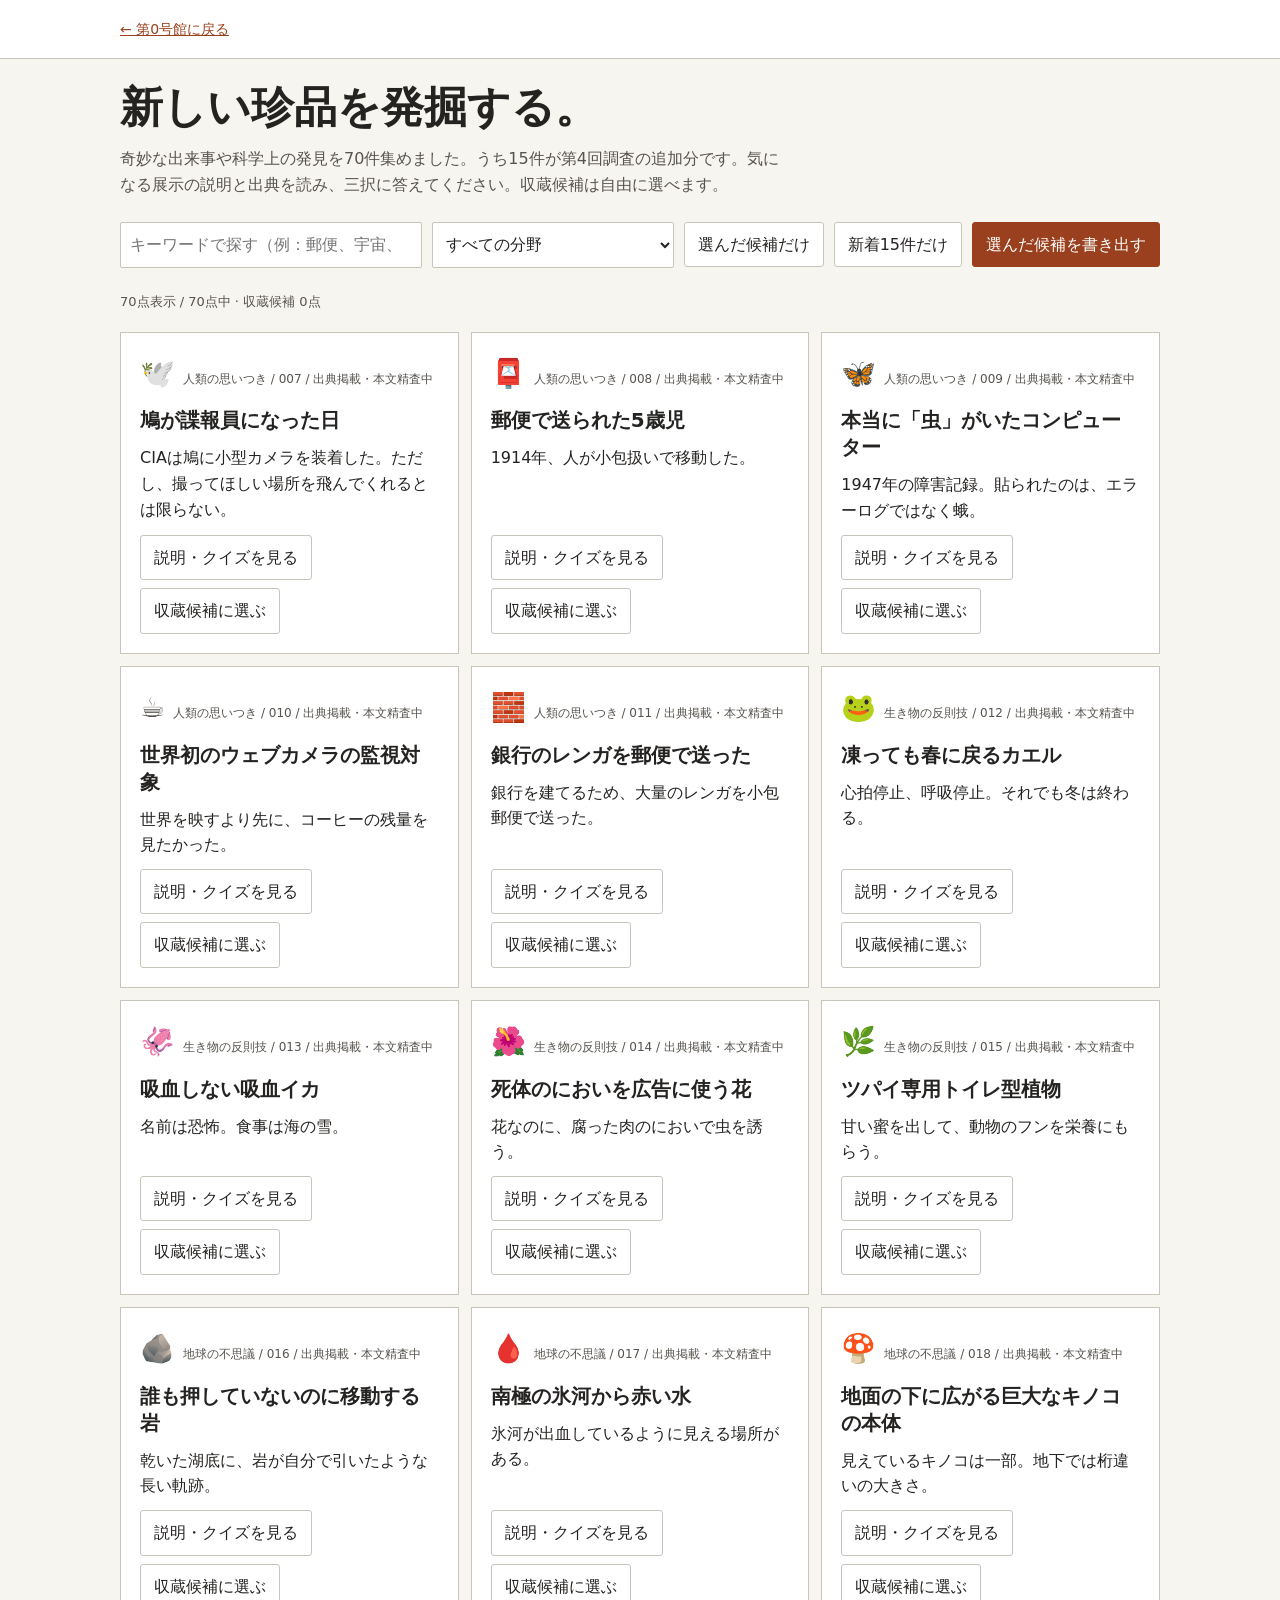
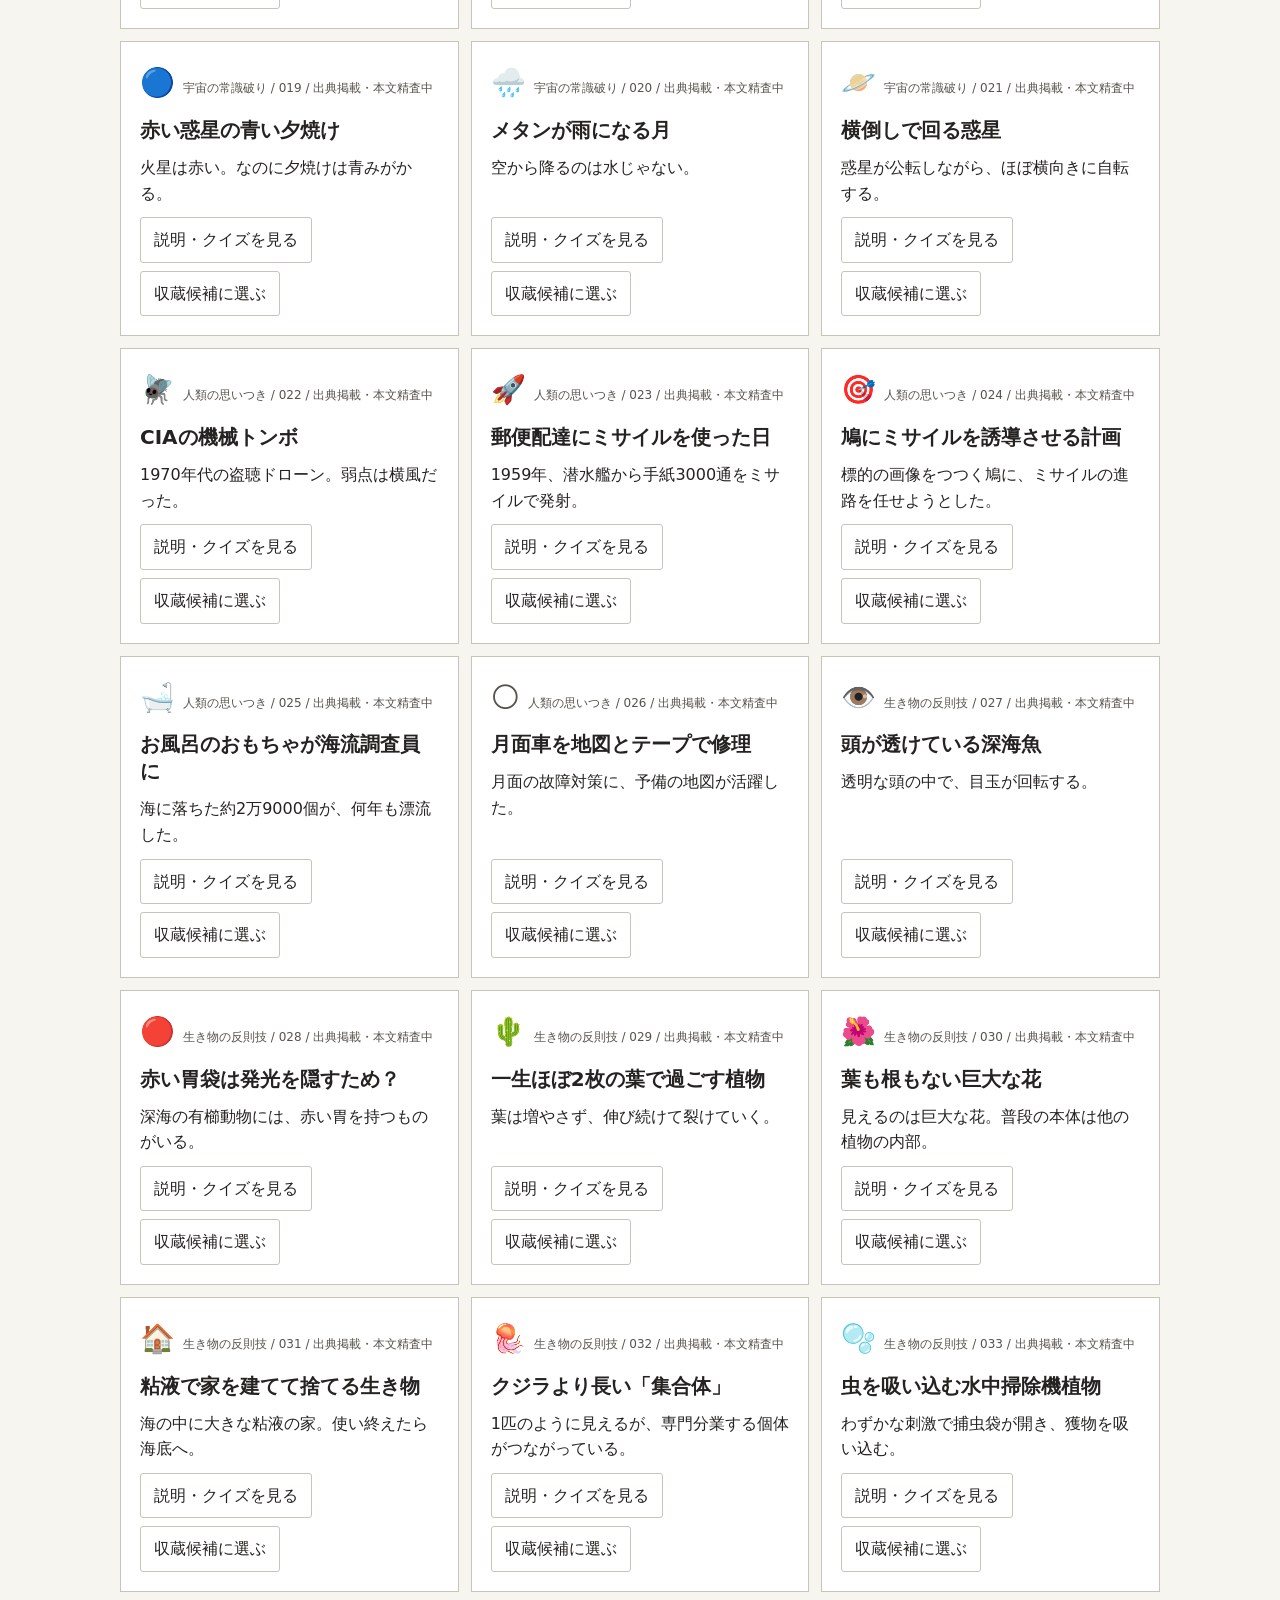
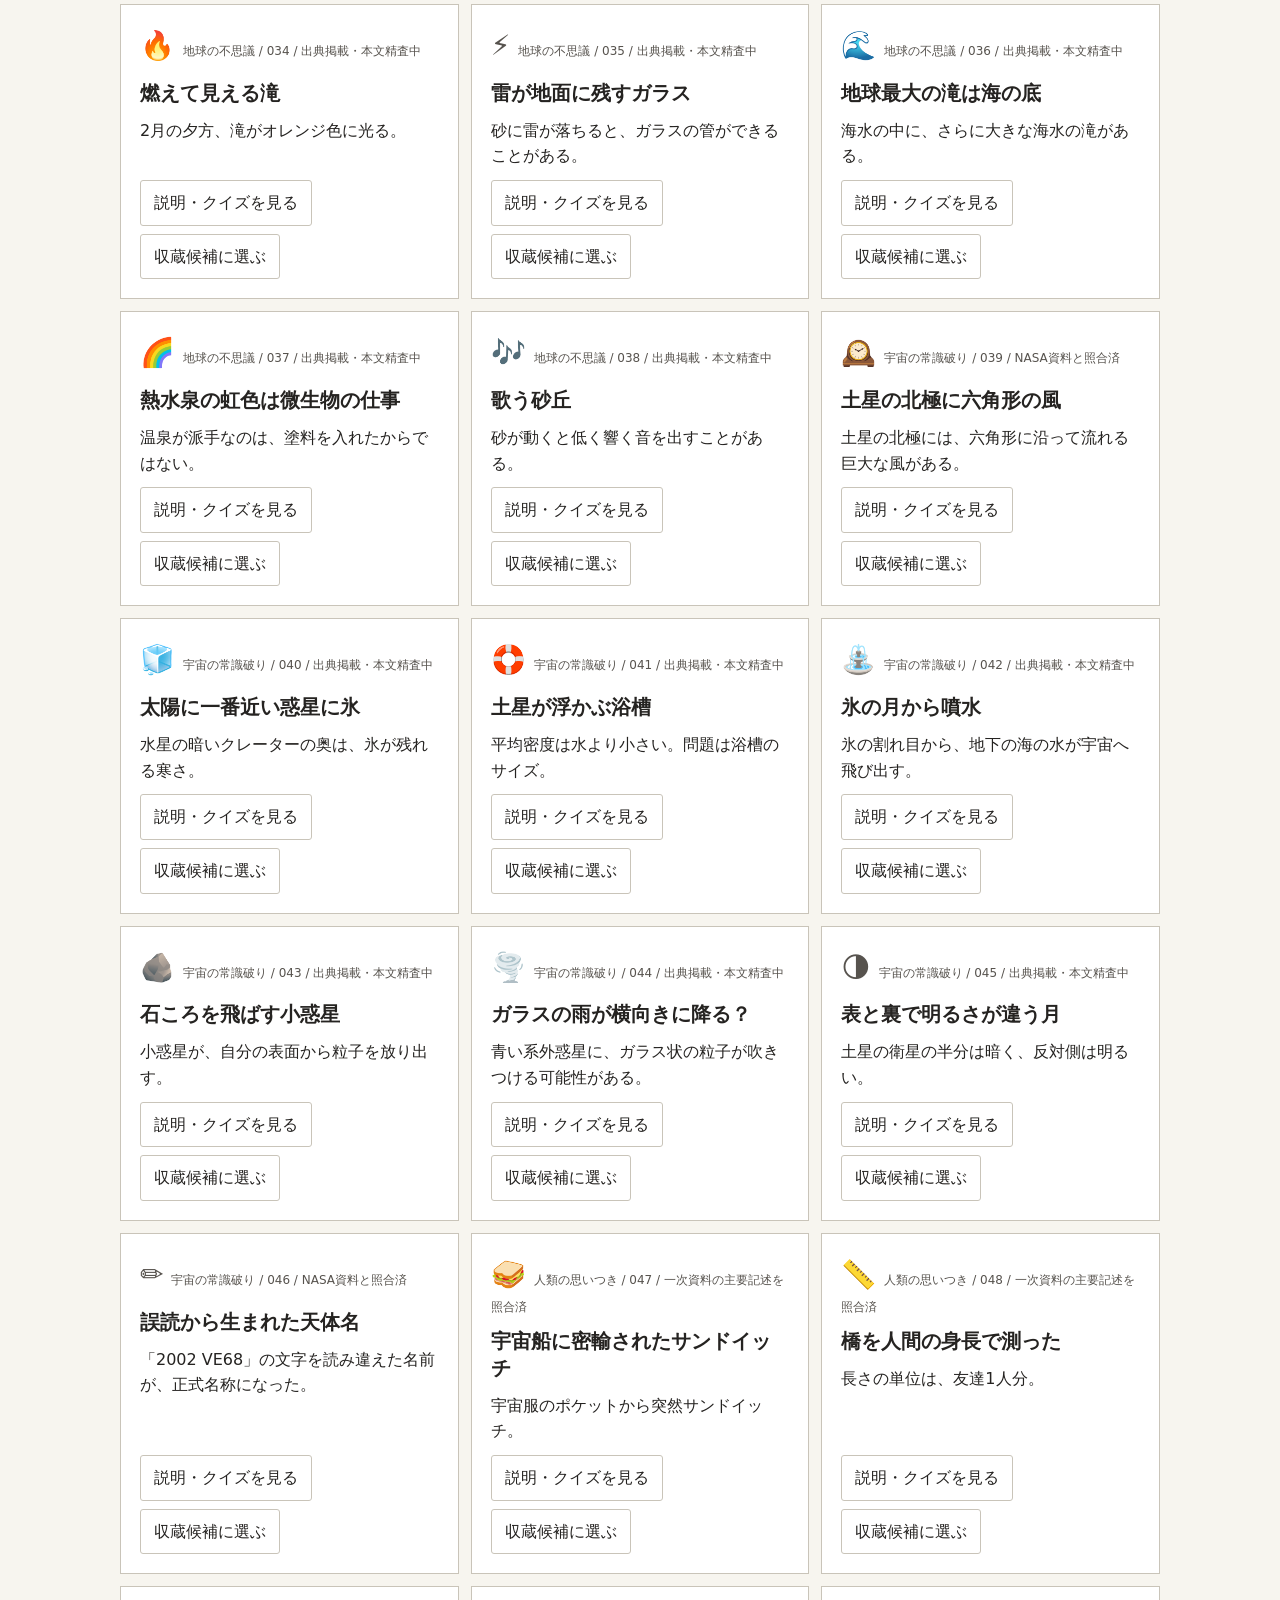
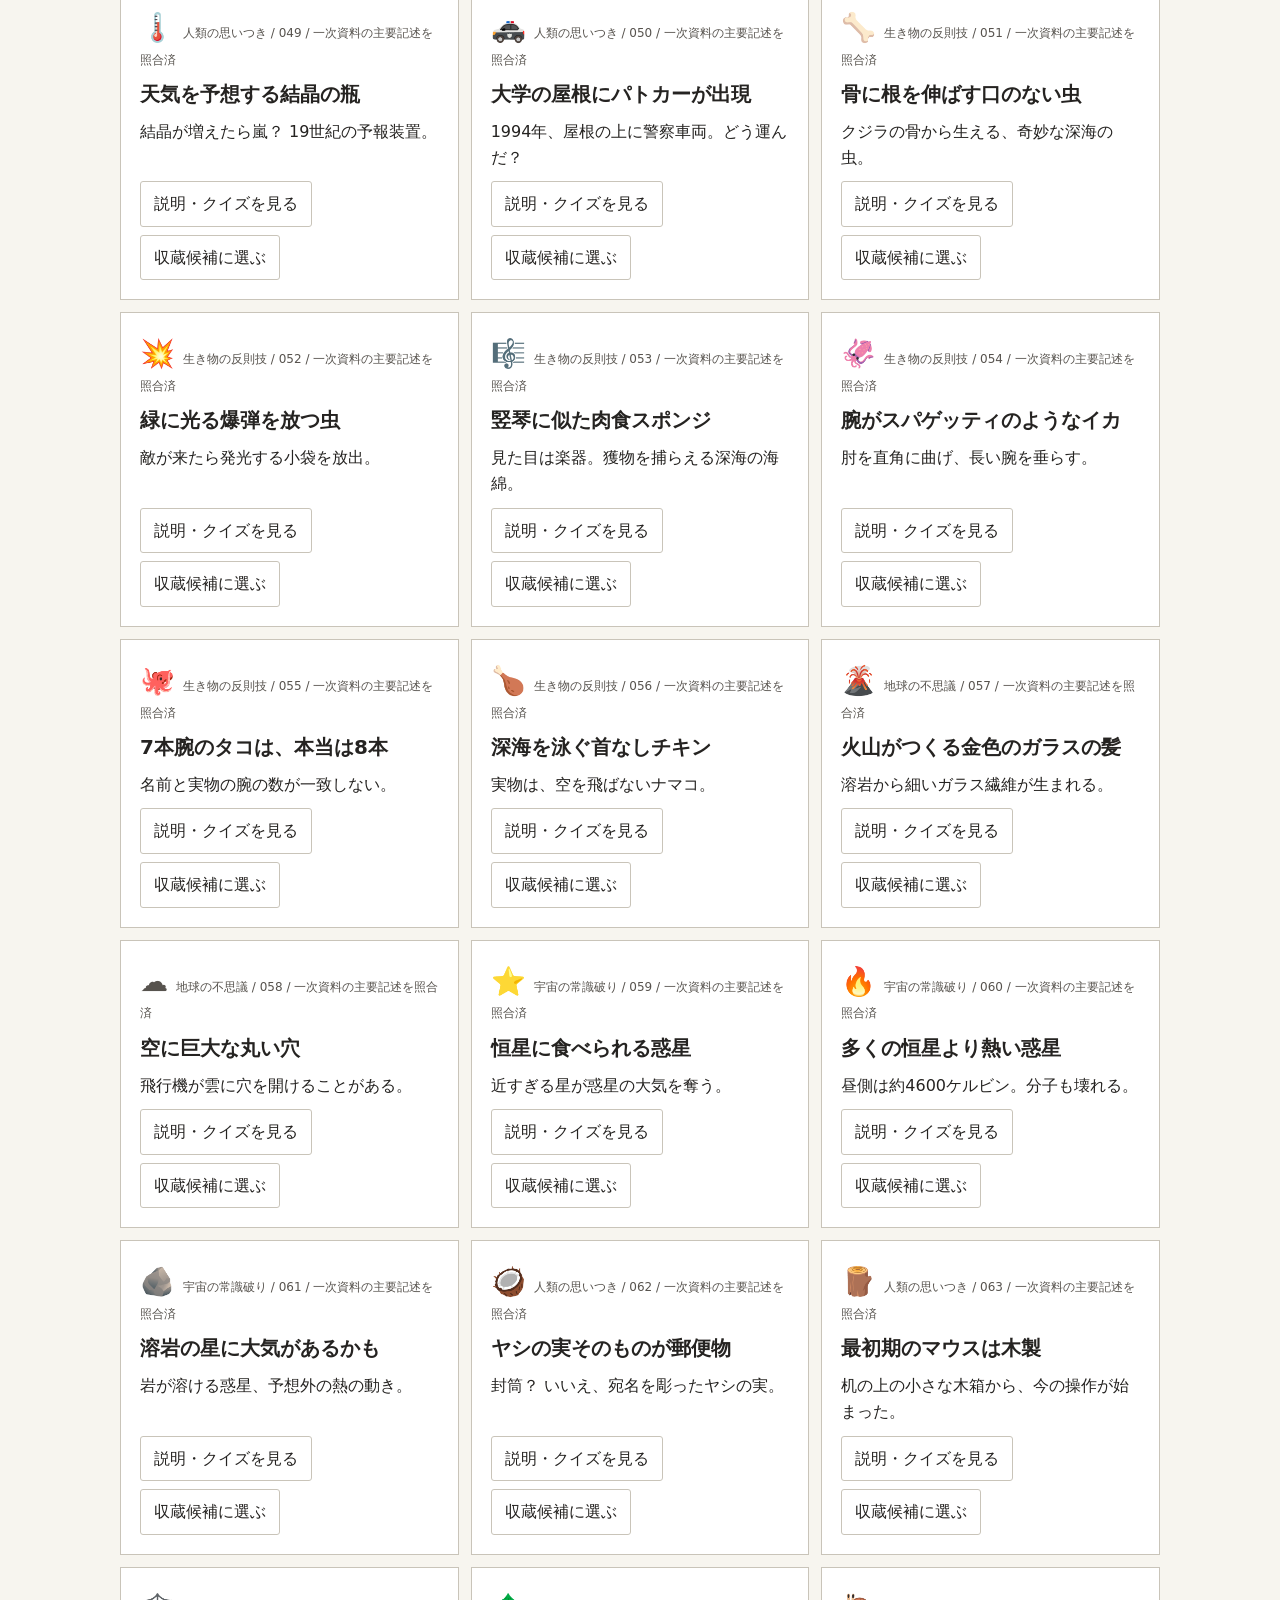
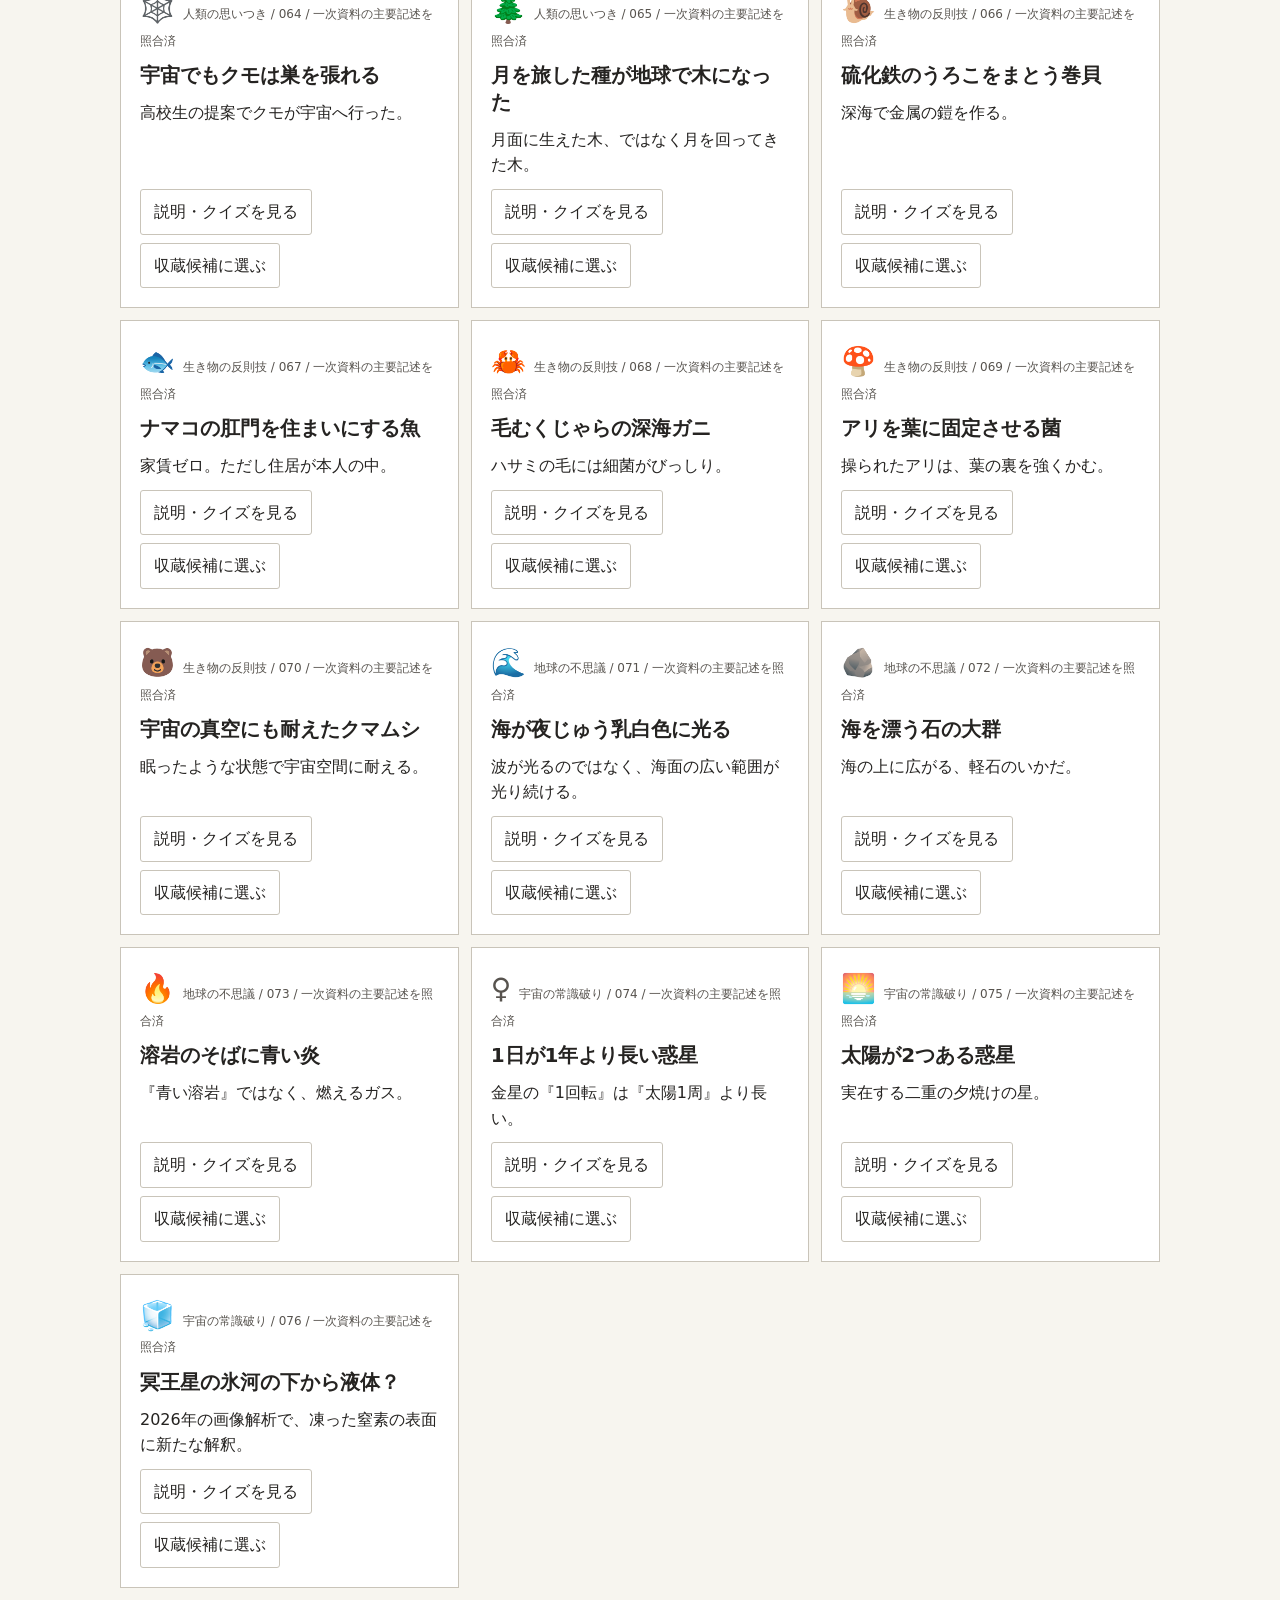
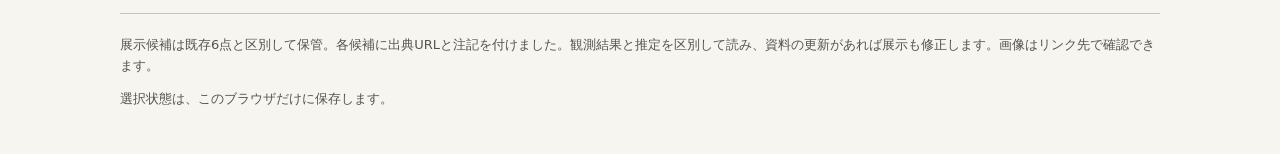
==== commit b2890921: "build: render 70 candidates including fourth batch" ====
--- a/curation.html
+++ b/curation.html
@@ -1,14 +1,14 @@
 <!doctype html><html lang="ja" data-theme="paper"><head><meta charset="utf-8"><meta name="viewport" content="width=device-width, initial-scale=1"><title>奇妙な博物館｜発掘室</title><link rel="stylesheet" href="assets/design/kafka-tokens.css"><style>
 :root{font:16px/1.6 var(--k-font-family-sans);color:var(--k-color-foreground);background:var(--k-color-canvas)}*{box-sizing:border-box}a{color:var(--k-color-primary)}body{margin:0}.wrap{width:min(1040px,calc(100% - 28px));margin:auto}header{background:var(--k-color-surface);border-bottom:1px solid var(--k-color-border);padding:16px 0}.back{font-size:14px}h1{font-size:clamp(28px,4vw,43px);line-height:1.25;margin:22px 0 12px}p{margin:5px 0 12px}.lead{color:var(--k-color-muted-foreground);max-width:65ch}.toolbar{display:flex;flex-wrap:wrap;gap:10px;align-items:center;margin:24px 0}.toolbar input,.toolbar select{min-height:46px;padding:9px;border:1px solid var(--k-color-border);border-radius:var(--k-dimension-radius);background:white;color:inherit;font:inherit}.toolbar input{flex:1 1 240px}.toolbar select{flex:1 1 180px}button{min-height:var(--k-dimension-touch-target);cursor:pointer;padding:9px 13px;border:1px solid var(--k-color-primary);color:var(--k-color-surface);background:var(--k-color-primary);border-radius:3px;font:inherit}button.alt{border-color:var(--k-color-border);background:var(--k-color-surface);color:var(--k-color-foreground)}button[aria-pressed="true"]{background:var(--k-color-accent);color:var(--k-color-foreground);border-color:var(--k-color-primary)}button:focus-visible,a:focus-visible,input:focus-visible,select:focus-visible{outline:3px solid var(--k-color-focus);outline-offset:2px}.status{font-size:13px;color:var(--k-color-muted-foreground);min-height:26px}.grid{display:grid;grid-template-columns:repeat(auto-fit,minmax(min(100%,290px),1fr));gap:12px;margin:14px 0 24px}.card{padding:19px;background:var(--k-color-surface);border:1px solid var(--k-color-border);display:flex;flex-direction:column;gap:11px;min-width:0}.category{font-size:12px;color:var(--k-color-muted-foreground)}.symbol{font-size:28px;margin-right:8px}.card h2{font-size:20px;line-height:1.35;margin:0}.teaser{flex:1;margin:0}.controls{display:flex;flex-wrap:wrap;gap:8px}.truth{border-top:1px solid var(--k-color-border);padding-top:13px;font-size:14px}.truth p{margin:0 0 10px}.quiz{border:1px solid var(--k-color-border);padding:12px;background:var(--k-color-canvas)}.quiz legend{font-weight:bold}.answers{display:grid;gap:6px;margin:8px 0}.answers button{background:var(--k-color-surface);color:var(--k-color-foreground);border-color:var(--k-color-border);text-align:left}.answers button.correct{background:color-mix(in srgb,var(--k-color-success) 13%,var(--k-color-surface));border-color:var(--k-color-success)}.answers button.incorrect{background:color-mix(in srgb,var(--k-color-danger) 12%,var(--k-color-surface));border-color:var(--k-color-danger)}.quiz-response{margin-top:8px;min-height:20px;font-weight:600}.footer{margin:25px 0 45px;border-top:1px solid var(--k-color-border);padding-top:16px;font-size:13px;color:var(--k-color-muted-foreground)}.toolbar .short{font-size:13px}.source{overflow-wrap:anywhere}#empty{padding:18px;background:var(--k-color-surface);border:1px solid var(--k-color-border)}body small{font-size:12px}@media(max-width:540px){.toolbar input,.toolbar select{flex:1 1 100%}.toolbar button{flex:1 1 calc(50% - 10px);white-space:normal}#export{flex-basis:100%}}
-</style></head><body><header><div class="wrap"><a class="back" href="index.html">← 第0号館に戻る</a></div></header><main class="wrap"><h1>新しい珍品を発掘する。</h1><p class="lead">奇妙な出来事や科学上の発見を55件集めました。うち15件が第3回調査の追加分です。気になる展示の説明と出典を読み、三択に答えてください。収蔵候補は自由に選べます。</p><div class="toolbar"><input id="search" type="search" placeholder="キーワードで探す（例：郵便、宇宙、カエル）" aria-label="展示候補を検索"><select id="category" aria-label="ジャンル"><option value="all">すべての分野</option></select><button id="shortlist" class="alt" aria-pressed="false" type="button">選んだ候補だけ</button><button id="newOnly" class="alt" aria-pressed="false" type="button">新着15件だけ</button><button id="export" type="button">選んだ候補を書き出す</button></div><p id="counter" class="status" aria-live="polite"></p><div id="cards" class="grid"></div><p id="empty" hidden>条件に合う展示はありません。検索を解除してください。</p><section class="footer"><p>展示候補は既存6点と区別して保管。各候補に出典URLと注記を付けました。観測結果と推定を区別して読み、資料の更新があれば展示も修正します。画像はリンク先で確認できます。</p><p id="storage-status" role="status">選択状態は、このブラウザだけに保存します。</p></section></main><script>
-'use strict'; const ITEMS=[{"id": "spy-pigeon", "category": "人類の思いつき", "icon": "🕊️", "title": "鳩が諜報員になった日", "teaser": "CIAは鳩に小型カメラを装着した。ただし、撮ってほしい場所を飛んでくれるとは限らない。", "fact": "CIAは鳩に装着できる小型カメラを開発した。鳩は帰巣中に写真を撮影したが、必要な場所の上空を正確に飛ばせず、偵察の効果は限られた。作戦の詳細は現在も機密とされる。", "question": "CIAが鳩に持たせたものは？", "options": ["盗聴器だけ", "小型カメラ", "小さな暗号文"], "answer": 1, "source_name": "CIA Museum", "source_url": "https://www.cia.gov/legacy/museum/artifact/pigeon-camera/", "note": "CIAの博物館は撮影技術と飛行経路の問題を説明している。個別任務の成果は公開されていない。", "num": "007", "status": "出典掲載・本文精査中", "batch": "第1回"}, {"id": "mail-child", "category": "人類の思いつき", "icon": "📮", "title": "郵便で送られた5歳児", "teaser": "1914年、人が小包扱いで移動した。", "fact": "1914年、米国の5歳の少女メイ・ピアストーフは、53セントの郵便料金を払って祖父母のもとへ運ばれた。郵便列車の係員が同行しており、郵便袋に詰められたわけではない。", "question": "郵便料金はいくらだった？", "options": ["53セント", "53ドル", "無料"], "answer": 0, "source_name": "Smithsonian National Postal Museum", "source_url": "https://postalmuseum.si.edu/very-special-deliveries", "note": "当時の郵便規則の解釈には資料間の揺れがある。旅行形態のみ確実に扱う。", "num": "008", "status": "出典掲載・本文精査中", "batch": "第1回"}, {"id": "computer-moth", "category": "人類の思いつき", "icon": "🦋", "title": "本当に「虫」がいたコンピューター", "teaser": "1947年の障害記録。貼られたのは、エラーログではなく蛾。", "fact": "1947年9月9日、Harvard Mark IIのリレーの間に蛾が挟まっていた。蛾は作業日誌に貼り付けられた。ただし「bug」という用語の起源ではない。", "question": "実際に機械に挟まっていたのは？", "options": ["ハチ", "蛾", "カブトムシ"], "answer": 1, "source_name": "Computer History Museum", "source_url": "https://www.computerhistory.org/tdih/September/09/", "note": "bugの語源ではないと明記する。", "num": "009", "status": "出典掲載・本文精査中", "batch": "第1回"}, {"id": "coffee-webcam", "category": "人類の思いつき", "icon": "☕", "title": "世界初のウェブカメラの監視対象", "teaser": "世界を映すより先に、コーヒーの残量を見たかった。", "fact": "ケンブリッジ大学の研究室は、1991年にコーヒーポットを監視するカメラを開発し、1993年に映像をWebへ公開した。研究者が無駄足を踏まないための仕組みだった。", "question": "最初期のウェブカメラが映していたものは？", "options": ["月面", "コーヒーポット", "大学の正門"], "answer": 1, "source_name": "University of Cambridge", "source_url": "https://www.cl.cam.ac.uk/news/2021/09-29-antiques-code-show/", "note": "「初のネットワークカメラ」と「初のウェブカメラ」を混同しない。", "num": "010", "status": "出典掲載・本文精査中", "batch": "第1回"}, {"id": "mail-bricks", "category": "人類の思いつき", "icon": "🧱", "title": "銀行のレンガを郵便で送った", "teaser": "銀行を建てるため、大量のレンガを小包郵便で送った。", "fact": "米国ユタ州バーナルの銀行建設では、多数のレンガが小包郵便を使って運ばれた。このような大量発送が郵便の重量制限見直しにつながったと、国立郵便博物館は紹介している。銀行の建物を丸ごと郵送したわけではない。", "question": "郵便で運んだ「銀行」の正体は？", "options": ["建物をまるごと", "建築用のレンガ", "金庫の現金"], "answer": 1, "source_name": "Smithsonian National Postal Museum", "source_url": "https://postalmuseum.si.edu/exhibition/reaching-rural-america-past-exhibits/precious-packages-americas-parcel-post-service", "note": "年代・レンガ数は資料で表現差がある。数量を断定しない。", "num": "011", "status": "出典掲載・本文精査中", "batch": "第1回"}, {"id": "wood-frog", "category": "生き物の反則技", "icon": "🐸", "title": "凍っても春に戻るカエル", "teaser": "心拍停止、呼吸停止。それでも冬は終わる。", "fact": "北米のウッドフロッグは冬季に体の一部が凍り、心拍や呼吸が止まった状態から春に回復する。糖などが細胞の損傷を防ぐ。無条件にあらゆる凍結から復活できるわけではない。", "question": "冬の凍結中、カエルの心臓は？", "options": ["高速で動く", "止まる", "2つに増える"], "answer": 1, "source_name": "US National Park Service", "source_url": "https://home.nps.gov/kova/learn/nature/wood-frog.htm", "note": "種はウッドフロッグ。普通のカエルすべての特徴ではない。", "num": "012", "status": "出典掲載・本文精査中", "batch": "第1回"}, {"id": "vampire-squid", "category": "生き物の反則技", "icon": "🦑", "title": "吸血しない吸血イカ", "teaser": "名前は恐怖。食事は海の雪。", "fact": "コウモリダコは、吸血するわけでも一般的なイカの仲間でもない。深海で、プランクトンの死骸・排泄物・粘液などが沈んでくる「マリンスノー」を粘着性の触糸で集めて食べる。", "question": "コウモリダコの主な食べ物は？", "options": ["魚の血液", "マリンスノー", "深海の岩石"], "answer": 1, "source_name": "MBARI", "source_url": "https://www.mbari.org/animal/vampire-squid/", "note": "日本語名はコウモリダコ、英名は vampire squid。", "num": "013", "status": "出典掲載・本文精査中", "batch": "第1回"}, {"id": "corpse-flower", "category": "生き物の反則技", "icon": "🌺", "title": "死体のにおいを広告に使う花", "teaser": "花なのに、腐った肉のにおいで虫を誘う。", "fact": "ショクダイオオコンニャク（Titan arum）は開花時に腐肉に似た臭いを放ち、腐肉を好む昆虫を引き寄せて受粉に利用する。", "question": "あえて強い腐敗臭を出す主な理由は？", "options": ["虫を呼ぶため", "寒さを防ぐため", "他の花を枯らすため"], "answer": 0, "source_name": "Royal Botanic Gardens, Kew", "source_url": "https://www.kew.org/read-and-watch/the-giant-pongy-plant-titan-arum", "note": "「世界最大の一輪の花」ではなく巨大な花序。", "num": "014", "status": "出典掲載・本文精査中", "batch": "第1回"}, {"id": "plant-toilet", "category": "生き物の反則技", "icon": "🌿", "title": "ツパイ専用トイレ型植物", "teaser": "甘い蜜を出して、動物のフンを栄養にもらう。", "fact": "Nepenthes lowii（ウツボカズラの一種）はツパイが蜜をなめる位置に捕虫袋を配置し、そこへ落ちるフンから栄養分を得る。虫を捕るだけが植物の生存戦略ではない。", "question": "この植物がツパイから得るものは？", "options": ["羽毛", "フン", "爪"], "answer": 1, "source_name": "Royal Botanic Gardens, Kew", "source_url": "https://www.kew.org/read-and-watch/extraordinary-plants-at-kew", "note": "動物が故意にトイレとして使うと断定しない。", "num": "015", "status": "出典掲載・本文精査中", "batch": "第1回"}, {"id": "moving-rocks", "category": "地球の不思議", "icon": "🪨", "title": "誰も押していないのに移動する岩", "teaser": "乾いた湖底に、岩が自分で引いたような長い軌跡。", "fact": "米デスバレーのRacetrack Playaでは、浅い水と薄い氷と風がそろうと、氷の板が岩を押し、泥の上に移動の跡を残す。現象はまれで、何年も動かない岩もある。", "question": "動く岩の決め手となった組み合わせは？", "options": ["地磁気と満月", "薄い氷・水・風", "地下のモグラ"], "answer": 1, "source_name": "US National Park Service", "source_url": "https://www.nps.gov/articles/deva-moving-rocks.htm", "note": "岩が意思を持って動くのではない。", "num": "016", "status": "出典掲載・本文精査中", "batch": "第1回"}, {"id": "blood-falls", "category": "地球の不思議", "icon": "🩸", "title": "南極の氷河から赤い水", "teaser": "氷河が出血しているように見える場所がある。", "fact": "南極テイラー氷河のBlood Falls（血の滝）は、鉄を多く含む塩水が氷河下から出て赤く見える現象。塩水が出るきっかけには未解明な点もある。", "question": "赤い色の原因となる成分は？", "options": ["赤い藻だけ", "鉄を含む塩水", "動物の血液"], "answer": 1, "source_name": "US National Science Foundation", "source_url": "https://www.nsf.gov/geo/opp/documents/NSF%20Science%20on%20the%20Ice_fifth_edition.pdf", "note": "PDF 47ページ。鉄由来は確認、放出の引き金は未解明。", "num": "017", "status": "出典掲載・本文精査中", "batch": "第1回"}, {"id": "giant-fungus", "category": "地球の不思議", "icon": "🍄", "title": "地面の下に広がる巨大なキノコの本体", "teaser": "見えているキノコは一部。地下では桁違いの大きさ。", "fact": "米オレゴン州マルヒュア国有林のナラタケ属の一個体は、森林の地下およそ2,385エーカーに広がると報告されている。大きさ・年齢・質量は測定と推定を組み合わせた値。", "question": "巨大な本体は主にどこにある？", "options": ["雲の中", "地面の下", "海面"], "answer": 1, "source_name": "US Forest Service", "source_url": "https://www.fs.usda.gov/Internet/FSE_DOCUMENTS/fsbdev3_033146.pdf", "note": "面積は報告書時点の値。世界最大という順位の断定は避ける。", "num": "018", "status": "出典掲載・本文精査中", "batch": "第1回"}, {"id": "mars-sunset", "category": "宇宙の常識破り", "icon": "🔵", "title": "赤い惑星の青い夕焼け", "teaser": "火星は赤い。なのに夕焼けは青みがかる。", "fact": "火星の大気中の細かな塵は、太陽が低いとき青色の光を観測者へ届きやすくする。NASAによれば火星の夕焼けは青みを帯びて見えることがある。", "question": "火星の夕焼けで目立つことがある色は？", "options": ["青", "緑だけ", "虹色の縞"], "answer": 0, "source_name": "NASA Science", "source_url": "https://science.nasa.gov/solar-system/planets/mars/what-does-a-sunrise-sunset-look-like-on-mars/", "note": "大気中の塵の量などで見え方は変わる。", "num": "019", "status": "出典掲載・本文精査中", "batch": "第1回"}, {"id": "titan-rain", "category": "宇宙の常識破り", "icon": "🌧️", "title": "メタンが雨になる月", "teaser": "空から降るのは水じゃない。", "fact": "土星の衛星タイタンには、メタンやエタンなど液体炭化水素の雨、川、湖、海が存在する。地球の水循環に似た物質循環が見られる。", "question": "タイタンの雨の主な材料は？", "options": ["液体の金", "メタンなど", "液体窒素だけ"], "answer": 1, "source_name": "NASA Science", "source_url": "https://science.nasa.gov/saturn/moons/titan/facts/", "note": "降雨の観測と理論的モデルを区別する必要がある。", "num": "020", "status": "出典掲載・本文精査中", "batch": "第1回"}, {"id": "uranus-sideways", "category": "宇宙の常識破り", "icon": "🪐", "title": "横倒しで回る惑星", "teaser": "惑星が公転しながら、ほぼ横向きに自転する。", "fact": "天王星は自転軸が公転面の法線から約98度傾いており、横倒しの姿勢で太陽の周りを回る。片側の極が約21年間ほぼ連続して日光を受ける季節がある。", "question": "天王星の自転軸の傾きはおよそ何度？", "options": ["8度", "98度", "198度"], "answer": 1, "source_name": "NASA Science", "source_url": "https://science.nasa.gov/uranus/facts/", "note": "衝突で倒れたという説明は仮説。", "num": "021", "status": "出典掲載・本文精査中", "batch": "第1回"}, {"id": "cia-dragonfly", "category": "人類の思いつき", "icon": "🪰", "title": "CIAの機械トンボ", "teaser": "1970年代の盗聴ドローン。弱点は横風だった。", "fact": "CIAは1970年代にトンボ型の小型飛行装置Insectothopterを開発した。レーザーで誘導する方式だったが、横風に弱く、作戦投入には至らなかった。", "question": "CIAの機械トンボが実用化されなかった大きな理由は？", "options": ["燃料が砂糖だった", "横風に弱かった", "トンボが機械を嫌った"], "answer": 1, "source_name": "CIA Museum", "source_url": "https://www.cia.gov/legacy/museum/artifact/insectothopter/", "note": "実物の虫を改造したのではなく人工飛行装置。", "status": "出典掲載・本文精査中", "num": "022", "batch": "第2回"}, {"id": "missile-mail", "category": "人類の思いつき", "icon": "🚀", "title": "郵便配達にミサイルを使った日", "teaser": "1959年、潜水艦から手紙3000通をミサイルで発射。", "fact": "1959年6月、米海軍は潜水艦USS BarberoからRegulus Iミサイルで約3000通の手紙を輸送した。実験は成功したが、費用対効果が悪く定常的な郵便配達にはならなかった。", "question": "ミサイルの中には何が入っていた？", "options": ["3000通の手紙", "月の石", "巨大な郵便ポスト"], "answer": 0, "source_name": "Smithsonian National Postal Museum", "source_url": "https://postalmuseum.si.edu/exhibition/oddly-interesting-things-that-carried-the-mail/cruise-missile-mail", "note": "郵便ミサイルは試験飛行で、通常の郵送方法になったわけではない。", "status": "出典掲載・本文精査中", "num": "023", "batch": "第2回"}, {"id": "guided-pigeon", "category": "人類の思いつき", "icon": "🎯", "title": "鳩にミサイルを誘導させる計画", "teaser": "標的の画像をつつく鳩に、ミサイルの進路を任せようとした。", "fact": "第二次大戦中、心理学者B・F・スキナーは鳩を訓練してミサイルの進路を誘導する仕組みを提案した。スミソニアンには関連装置が保存されているが、実戦用ミサイルにはならなかった。", "question": "鳩が操作する想定だったものは？", "options": ["船の汽笛", "誘導用の標的画面", "無線のマイク"], "answer": 1, "source_name": "Smithsonian National Museum of American History", "source_url": "https://americanhistory.si.edu/collections/object/nmah_690069", "note": "CIAの鳩カメラとは別の計画。実戦投入されたとは書かない。", "status": "出典掲載・本文精査中", "num": "024", "batch": "第2回"}, {"id": "bath-toys", "category": "人類の思いつき", "icon": "🛁", "title": "お風呂のおもちゃが海流調査員に", "teaser": "海に落ちた約2万9000個が、何年も漂流した。", "fact": "1992年、太平洋上で貨物船から落ちたコンテナに入っていた約2万9000個のお風呂用おもちゃが海へ流出した。一部は約10か月後からアラスカなどに漂着し、海流を知る手がかりにもなった。", "question": "海で漂流したのは？", "options": ["お風呂のおもちゃ", "家庭用テレビ", "郵便切手"], "answer": 0, "source_name": "NOAA", "source_url": "https://www.noaa.gov/jetstream/ocean/circulations", "note": "全部がアヒルではなく複数の種類のおもちゃ。海洋ごみとしての問題もある。", "status": "出典掲載・本文精査中", "num": "025", "batch": "第2回"}, {"id": "moon-map-fender", "category": "人類の思いつき", "icon": "🌕", "title": "月面車を地図とテープで修理", "teaser": "月面の故障対策に、予備の地図が活躍した。", "fact": "アポロ17号では月面車の泥よけが壊れ、宇宙飛行士らが予備の地図をテープでつなぎ、金具を使って代用品を取り付けた。月面の砂ぼこりはテープを貼る上で厄介だった。", "question": "泥よけの代用品に使われたのは？", "options": ["予備の地図", "月の石", "宇宙食の容器だけ"], "answer": 0, "source_name": "NASA Apollo Lunar Surface Journal", "source_url": "https://history.nasa.gov/wp-content/uploads/static/history/alsj/WOTM/WOTM-DuctTape.html", "note": "テープだけで固定したのではなく、金具も使用。", "status": "出典掲載・本文精査中", "num": "026", "batch": "第2回"}, {"id": "barreleye", "category": "生き物の反則技", "icon": "👁️", "title": "頭が透けている深海魚", "teaser": "透明な頭の中で、目玉が回転する。", "fact": "デメニギス（Macropinna microstoma）は透明な頭部の内部に筒状の目を持つ深海魚。目を上向きから前向きに回転させ、獲物を観察できる。", "question": "デメニギスの目はどこで動く？", "options": ["透明な頭部の中", "尾びれの先", "口の外"], "answer": 0, "source_name": "MBARI", "source_url": "https://www.mbari.org/animal/barreleye-fish/", "note": "頭全体が透明というより、透明なドーム状組織が眼を覆う。", "status": "出典掲載・本文精査中", "num": "027", "batch": "第2回"}, {"id": "red-belly-jelly", "category": "生き物の反則技", "icon": "🔴", "title": "赤い胃袋は発光を隠すため？", "teaser": "深海の有櫛動物には、赤い胃を持つものがいる。", "fact": "ブラッディベリー・コームジェリーは赤い胃を持つ深海の有櫛動物。胃の赤い色が、食べた発光生物の光を外から見えにくくすると考えられている。", "question": "赤い胃の主な役割は？", "options": ["獲物の光を隠す", "海を温める", "赤い光を放つ"], "answer": 0, "source_name": "MBARI", "source_url": "https://www.mbari.org/animal/bloody-belly-comb-jelly/", "note": "発光を隠す働きは研究者の説明であり、胃が赤い原因や機能の全てを確定したわけではない。", "status": "出典掲載・本文精査中", "num": "028", "batch": "第2回"}, {"id": "two-leaf-plant", "category": "生き物の反則技", "icon": "🌵", "title": "一生ほぼ2枚の葉で過ごす植物", "teaser": "葉は増やさず、伸び続けて裂けていく。", "fact": "ナミブ砂漠のウェルウィッチアは一生を通じて基本的に2枚の葉を伸ばし続ける。葉が風化して裂けるため、たくさんの葉があるように見える場合もある。", "question": "ウェルウィッチアの葉は基本的に何枚？", "options": ["2枚", "12枚", "毎日100枚"], "answer": 0, "source_name": "Royal Botanic Gardens, Kew", "source_url": "https://powo.science.kew.org/taxon/urn%3Alsid%3Aipni.org%3Anames%3A383591-1/general-information", "note": "苗の段階の葉の変化と永久葉の区別があるため「生涯で葉を2枚しか作らない」と言い切らない。", "status": "出典掲載・本文精査中", "num": "029", "batch": "第2回"}, {"id": "rafflesia", "category": "生き物の反則技", "icon": "🌺", "title": "葉も根もない巨大な花", "teaser": "見えるのは巨大な花。普段の本体は他の植物の内部。", "fact": "ラフレシア・アルノルディイは根や葉を持たない寄生植物で、ブドウ科のつる植物の内部に潜み、花を咲かせるときに姿を現す。1つの花が直径約1メートルに達することもある。", "question": "この植物が普段潜んでいる場所は？", "options": ["別の植物の中", "氷の下", "空気中"], "answer": 0, "source_name": "Royal Botanic Gardens, Kew", "source_url": "https://www.kew.org/plants/rafflesia-arnoldi", "note": "既存のショクダイオオコンニャクは巨大な花序。こちらは大きな一輪の花。", "status": "出典掲載・本文精査中", "num": "030", "batch": "第2回"}, {"id": "larvacean-house", "category": "生き物の反則技", "icon": "🏠", "title": "粘液で家を建てて捨てる生き物", "teaser": "海の中に大きな粘液の家。使い終えたら海底へ。", "fact": "深海に暮らす大型オタマボヤの一部は、粘液の大きなフィルター状の「家」を作り、海水中の餌を集める。詰まった家を捨てると海底へ沈み、炭素の輸送にも役立つ。", "question": "オタマボヤの家の材料は？", "options": ["粘液", "サンゴの石", "貝殻"], "answer": 0, "source_name": "MBARI", "source_url": "https://www.mbari.org/news/sinkers-provide-missing-piece-in-deep-sea-puzzle/", "note": "すべてのオタマボヤが1mの家を作るわけではない。", "status": "出典掲載・本文精査中", "num": "031", "batch": "第2回"}, {"id": "siphonophore", "category": "生き物の反則技", "icon": "🪼", "title": "クジラより長い「集合体」", "teaser": "1匹のように見えるが、専門分業する個体がつながっている。", "fact": "一部のクダクラゲ類（Siphonophora）は、役割の異なる個虫がつながった群体。種類によってはシロナガスクジラより長く伸びる例がある。", "question": "長い体はどんな構造？", "options": ["専門分業する個虫の群体", "1本の骨", "金属の鎖"], "answer": 0, "source_name": "MBARI", "source_url": "https://www.mbari.org/news/biodiversity-and-biooptics-2020-expedition-log-2/", "note": "「世界最大の単独動物」とは呼ばない。長さは種・測定方法で異なる。", "status": "出典掲載・本文精査中", "num": "032", "batch": "第2回"}, {"id": "bladderwort-vacuum", "category": "生き物の反則技", "icon": "🫧", "title": "虫を吸い込む水中掃除機植物", "teaser": "わずかな刺激で捕虫袋が開き、獲物を吸い込む。", "fact": "タヌキモ属の食虫植物は、袋の内部の水圧を下げ、獲物が感覚毛に触れた瞬間に袋の入り口を開いて水と一緒に吸い込む。非常に速い捕獲機構を持つ。", "question": "獲物を吸い込む原動力は？", "options": ["袋の内外の水圧差", "強い磁石", "泡の音"], "answer": 0, "source_name": "Royal Botanic Gardens, Kew", "source_url": "https://www.kew.org/read-and-watch/carnivorous-plants", "note": "種による構造の違いあり。「0.02秒」はKewにあるが数値の誇張を避ける。", "status": "出典掲載・本文精査中", "num": "033", "batch": "第2回"}, {"id": "firefall", "category": "地球の不思議", "icon": "🔥", "title": "燃えて見える滝", "teaser": "2月の夕方、滝がオレンジ色に光る。", "fact": "米ヨセミテのホーステイル滝は、冬の限られた日に十分な水量、晴天、夕日の角度がそろうと火が流れるようなオレンジ色に光る。実際に燃えているわけではない。", "question": "滝を炎のように見せるものは？", "options": ["夕日", "溶岩", "赤い塗料"], "answer": 0, "source_name": "US National Park Service", "source_url": "https://home.nps.gov/yose/planyourvisit/horsetailfall.htm", "note": "観測は気象と水量に依存し、毎回見られるとは限らない。", "status": "出典掲載・本文精査中", "num": "034", "batch": "第2回"}, {"id": "fulgurite", "category": "地球の不思議", "icon": "⚡", "title": "雷が地面に残すガラス", "teaser": "砂に雷が落ちると、ガラスの管ができることがある。", "fact": "落雷で砂が高温に熱せられ、溶けて再び固まるとフルグライト（雷管石）というガラス質の構造が形成されることがある。", "question": "フルグライトは何が砂を溶かしてできる？", "options": ["雷", "月光", "潮の満ち引き"], "answer": 0, "source_name": "US National Park Service", "source_url": "https://home.nps.gov/articles/grsa-fulgurites.htm", "note": "すべての落雷でできるわけではない。公園内の自然物は採集禁止。", "status": "出典掲載・本文精査中", "num": "035", "batch": "第2回"}, {"id": "undersea-waterfall", "category": "地球の不思議", "icon": "🌊", "title": "地球最大の滝は海の底", "teaser": "海水の中に、さらに大きな海水の滝がある。", "fact": "グリーンランドとアイスランドの間のデンマーク海峡では、冷たく重い海水が暖かい海水の下へ落ち込む。NOAAはこれを地球最大の海底の滝と説明している。", "question": "海底に滝ができる主な理由は？", "options": ["水温などによる密度差", "地球が逆回転", "海底の巨大ポンプ"], "answer": 0, "source_name": "NOAA Ocean Service", "source_url": "https://oceanservice.noaa.gov/facts/largest-waterfall.html", "note": "通常の地上の滝と異なり、密度差による海水の下降流。", "status": "出典掲載・本文精査中", "num": "036", "batch": "第2回"}, {"id": "prismatic-bacteria", "category": "地球の不思議", "icon": "🌈", "title": "熱水泉の虹色は微生物の仕事", "teaser": "温泉が派手なのは、塗料を入れたからではない。", "fact": "イエローストーンのグランド・プリズマティック・スプリングでは、熱を好む微生物の群集が水温ごとに異なる色を生み、青い水面の周囲に黄色やオレンジなどの帯が見られる。", "question": "虹色の帯に大きく関わるのは？", "options": ["熱を好む微生物", "人工の染料", "魚のうろこ"], "answer": 0, "source_name": "US National Park Service", "source_url": "https://www.nps.gov/places/000/grand-prismatic-spring.htm", "note": "中央の青い色と周囲の微生物由来の色を区別する。", "status": "出典掲載・本文精査中", "num": "037", "batch": "第2回"}, {"id": "singing-sand", "category": "地球の不思議", "icon": "🎶", "title": "歌う砂丘", "teaser": "砂が動くと低く響く音を出すことがある。", "fact": "米グレートサンドデューンズ国立公園の砂丘では、砂が滑り落ちる際にブーンと響く自然音が聞こえることがある。国立公園局も来訪者にこの音への配慮を呼びかけている。", "question": "砂丘の音の発生源は？", "options": ["動く砂", "地下鉄の車両", "地中の鐘"], "answer": 0, "source_name": "米国国立公園局（歌う砂丘の記録）", "source_url": "https://www.nps.gov/subjects/sound/singing-sands.htm", "note": "NPSが現地で録音した低い音を公開している。どの砂丘でも発生する現象ではない。", "status": "出典掲載・本文精査中", "num": "038", "batch": "第2回"}, {"id": "saturn-hexagon", "category": "宇宙の常識破り", "icon": "🕰️", "title": "土星の北極に六角形の風", "teaser": "土星の北極には、六角形に沿って流れる巨大な風がある。", "fact": "NASAのボイジャー探査機が1980年代に土星の北極付近の六角形の雲の模様を撮影し、カッシーニ探査機も観測した。六角形の辺に沿って流れるジェット気流の構造で、地表に描かれた図形ではない。", "question": "土星の北極で六角形に見えるのは何？", "options": ["地面に刻まれた模様", "大気中のジェット気流", "宇宙船の航跡"], "answer": 1, "source_name": "NASA Science（Circles and Hexagons）", "source_url": "https://science.nasa.gov/photojournal/circles-and-hexagons/", "note": "六角形は大気中の流れが作る模様。六角形の構造は観測されているが、発生の詳しい仕組みには研究が続いている。", "status": "NASA資料と照合済", "num": "039", "batch": "第2回"}, {"id": "mercury-ice", "category": "宇宙の常識破り", "icon": "🧊", "title": "太陽に一番近い惑星に氷", "teaser": "水星の暗いクレーターの奥は、氷が残れる寒さ。", "fact": "水星は昼間高温になるが、極付近の太陽光が届かないクレーター内部には水の氷が存在する強い証拠がある。MESSENGER探査機の観測などが裏付けた。", "question": "水星の氷が残る場所は？", "options": ["極域の永久影", "日当たりのよい赤道", "火口の溶岩"], "answer": 0, "source_name": "NASA Science", "source_url": "https://science.nasa.gov/photojournal/water-ice-on-mercury/", "note": "すべての水星表面に氷があるわけではない。", "status": "出典掲載・本文精査中", "num": "040", "batch": "第2回"}, {"id": "saturn-floats", "category": "宇宙の常識破り", "icon": "🛟", "title": "土星が浮かぶ浴槽", "teaser": "平均密度は水より小さい。問題は浴槽のサイズ。", "fact": "土星は太陽系の惑星の中で唯一、平均密度が水より小さい。もし十分巨大な水槽があれば浮くと例えられるが、実際に惑星を水槽へ入れることはできない。", "question": "土星が水に浮くといわれる理由は？", "options": ["平均密度が水より小さい", "環が浮き輪になる", "水をはじく"], "answer": 0, "source_name": "NASA Science", "source_url": "https://science.nasa.gov/saturn/facts/", "note": "思考実験であって現実の実験ではない。", "status": "出典掲載・本文精査中", "num": "041", "batch": "第2回"}, {"id": "enceladus-jets", "category": "宇宙の常識破り", "icon": "⛲", "title": "氷の月から噴水", "teaser": "氷の割れ目から、地下の海の水が宇宙へ飛び出す。", "fact": "土星の衛星エンケラドスでは、氷の地殻の下に全球的な塩水の海があり、南極付近の割れ目から水蒸気と氷の粒が噴き出すのをカッシーニ探査機が観測した。", "question": "エンケラドスの噴出物は主に？", "options": ["水蒸気と氷の粒", "マグマだけ", "金属の粉"], "answer": 0, "source_name": "NASA Cassini", "source_url": "https://science.nasa.gov/mission/cassini/science/enceladus/", "note": "生命の存在が確認されたわけではない。", "status": "出典掲載・本文精査中", "num": "042", "batch": "第2回"}, {"id": "bennu-rocks", "category": "宇宙の常識破り", "icon": "🪨", "title": "石ころを飛ばす小惑星", "teaser": "小惑星が、自分の表面から粒子を放り出す。", "fact": "NASAの探査機OSIRIS-RExは小惑星ベンヌの表面から岩石粒子が放出される現象を多数回観測した。粒子の一部は宇宙へ出て、一部は周回後に地表へ戻る。", "question": "ベンヌが放り出していたのは？", "options": ["岩石の粒", "人工衛星", "液体の水"], "answer": 0, "source_name": "NASA Science", "source_url": "https://science.nasa.gov/solar-system/asteroids/101955-bennu/facts/", "note": "粒子の放出原因については複数の仮説がある。", "status": "出典掲載・本文精査中", "num": "043", "batch": "第2回"}, {"id": "glass-weather", "category": "宇宙の常識破り", "icon": "🌪️", "title": "ガラスの雨が横向きに降る？", "teaser": "青い系外惑星に、ガラス状の粒子が吹きつける可能性がある。", "fact": "系外惑星HD 189733 bの大気について、NASAは高温でガラス状の粒子を含む雲と強い風が生じうると説明している。「横向きのガラスの雨」は大気のモデルや推定を表す言い方で、雨粒を直接撮影した結果ではない。", "question": "NASAが紹介する極端な天気は？", "options": ["ガラス状の粒子が強風で舞う", "雪だるまが降る", "虹が固体で落ちる"], "answer": 0, "source_name": "NASA Science", "source_url": "https://science.nasa.gov/exoplanets/immersive/strange-new-worlds/", "note": "推定・モデルに基づく表現。確定的な実測として扱わない。", "status": "出典掲載・本文精査中", "num": "044", "batch": "第2回"}, {"id": "iapetus-faces", "category": "宇宙の常識破り", "icon": "🌗", "title": "表と裏で明るさが違う月", "teaser": "土星の衛星の半分は暗く、反対側は明るい。", "fact": "土星の衛星イアペトゥスは進行方向側とその反対側で表面の反射率が大きく異なる。探査機カッシーニの写真でも極端な明暗差が確認されている。", "question": "明暗差がある天体は？", "options": ["イアペトゥス", "太陽", "国際宇宙ステーション"], "answer": 0, "source_name": "NASA Science", "source_url": "https://science.nasa.gov/saturn/moons/iapetus/", "note": "表面が半分ずつ完全に白黒に分かれているわけではない。", "status": "出典掲載・本文精査中", "num": "045", "batch": "第2回"}, {"id": "zoozve-name", "category": "宇宙の常識破り", "icon": "✏️", "title": "誤読から生まれた天体名", "teaser": "「2002 VE68」の文字を読み違えた名前が、正式名称になった。", "fact": "金星の近くを周回する準衛星2002 VE68は、ポスター制作者が記号を読み違えた「Zoozve」という名前を2024年に正式に与えられた。準衛星は金星自体を周回する衛星ではなく、太陽の周りを回る小惑星。", "question": "「Zoozve」の名前のきっかけは？", "options": ["文字の読み違い", "ローマ神話の神", "NASAのロボット名"], "answer": 0, "source_name": "NASA Science（Zoozveの命名経緯）", "source_url": "https://science.nasa.gov/venus/venus-facts/", "note": "準衛星と金星の衛星を混同しない。", "status": "NASA資料と照合済", "num": "046", "batch": "第2回"}, {"id": "gemini-sandwich", "category": "人類の思いつき", "icon": "🥪", "title": "宇宙船に密輸されたサンドイッチ", "teaser": "宇宙服のポケットから突然サンドイッチ。", "fact": "1965年のジェミニ3号飛行で宇宙飛行士ジョン・ヤングは、許可されていないコンビーフサンドイッチを宇宙服のポケットに入れて持ち込んだ。船長に分けたが、ライ麦パンが崩れやすく、パンくずが浮くのを避けて片付けた。", "question": "無許可で持ち込まれた食べ物は？", "options": ["コンビーフサンドイッチ", "アイスクリーム", "みかん"], "answer": 0, "source_name": "NASA History", "source_url": "https://www.nasa.gov/history/fallout-from-the-unauthorized-gemini-iii-space-sandwich/", "note": "持ち込みは事実。『食べ物が宇宙で禁止』ではなく、当該食品が飛行承認を得ていなかった。", "status": "一次資料の主要記述を照合済", "batch": "第3回", "num": "047"}, {"id": "smoot-bridge", "category": "人類の思いつき", "icon": "📏", "title": "橋を人間の身長で測った", "teaser": "長さの単位は、友達1人分。", "fact": "1958年、MITの学生らはオリバー・スムートの身長を単位にしてハーバード橋を測り、364.4スムートと耳1つという目印を残した。橋の標識はその後も維持された。", "question": "橋の長さは何スムートだった？", "options": ["36.4スムート", "364.4スムートと耳1つ", "3,644スムート"], "answer": 1, "source_name": "MIT News", "source_url": "https://news.mit.edu/2009/smoot-0604", "note": "国際単位系の正式な単位ではなく、学生の企画で用いられた単位。", "status": "一次資料の主要記述を照合済", "batch": "第3回", "num": "048"}, {"id": "storm-glass", "category": "人類の思いつき", "icon": "🌡️", "title": "天気を予想する結晶の瓶", "teaser": "結晶が増えたら嵐？ 19世紀の予報装置。", "fact": "19世紀に知られたストームグラスは、瓶の中の溶液が結晶化する様子で天気を予想するとされた。スミソニアンの収蔵解説では、1863年の実験者が温度計より劣る温度測定器のようだと評価したことを紹介している。", "question": "瓶の中で観察するものは？", "options": ["砂の模様", "溶液の結晶", "金魚の動き"], "answer": 1, "source_name": "Smithsonian National Museum of American History", "source_url": "https://americanhistory.si.edu/collections/object/nmah_1183818", "note": "『天気を正確に予測できる装置』と断定しない。結晶は温度の影響を受ける。", "status": "一次資料の主要記述を照合済", "batch": "第3回", "num": "049"}, {"id": "mit-dome-police-car", "category": "人類の思いつき", "icon": "🚓", "title": "大学の屋根にパトカーが出現", "teaser": "1994年、屋根の上に警察車両。どう運んだ？", "fact": "1994年5月、MITの学生らは大学のグレートドーム上に警察車両そっくりの工作物を設置した。実際に走行する車ではなく、シボレーの外装を木製の骨組みに取り付けたものだった。", "question": "屋根の上のパトカーの正体は？", "options": ["自走した本物の車", "車の外装を使った工作物", "ヘリで運んだ模型"], "answer": 1, "source_name": "MIT News", "source_url": "https://news.mit.edu/1999/mits-great-dome-becomes-droid-students-pull-star-wars-hack", "note": "MITの学生による実際の企画。警察が車を駐車した事件ではない。", "status": "一次資料の主要記述を照合済", "batch": "第3回", "num": "050"}, {"id": "bone-eating-worm", "category": "生き物の反則技", "icon": "🦴", "title": "骨に根を伸ばす口のない虫", "teaser": "クジラの骨から生える、奇妙な深海の虫。", "fact": "Osedax（ホネクイハナムシ類）は死んだクジラなどの骨に定着し、骨の内部へ根のような部分を伸ばして栄養を得る。口を持たず、根に共生する細菌が骨の成分の利用に関わると考えられている。", "question": "栄養を得るため伸ばすものは？", "options": ["花の蜜を吸う舌", "骨に入り込む根状組織", "くちばし"], "answer": 1, "source_name": "MBARI", "source_url": "https://www.mbari.org/news/a-motley-collection-of-boneworms/", "note": "根状組織を持つ動物で、植物ではない。細菌がどの成分をどう分解するかには研究上の不確実性がある。", "status": "一次資料の主要記述を照合済", "batch": "第3回", "num": "051"}, {"id": "bomber-worm", "category": "生き物の反則技", "icon": "💥", "title": "緑に光る爆弾を放つ虫", "teaser": "敵が来たら発光する小袋を放出。", "fact": "深海のボンバー・ワーム（Swima属）は、頭の後ろに発光物質の袋を持つ。外敵に刺激されると緑色に光る袋を切り離し、目くらましにして逃げる。失った袋は再生する。", "question": "敵から逃げるために放出するものは？", "options": ["緑色に光る袋", "砂の城", "熱い蒸気"], "answer": 0, "source_name": "MBARI", "source_url": "https://www.mbari.org/animal/bomber-worm/", "note": "『爆弾』は呼び名で、火薬による爆発ではない。MBARIは発光性の分泌物が広がる様子を説明している。", "status": "一次資料の主要記述を照合済", "batch": "第3回", "num": "052"}, {"id": "harp-sponge", "category": "生き物の反則技", "icon": "🎼", "title": "竪琴に似た肉食スポンジ", "teaser": "見た目は楽器。獲物を捕らえる深海の海綿。", "fact": "深海にすむハープスポンジ（Chondrocladia lyra）は枝にある小さなかぎで甲殻類を捕まえて食べる。多くの海綿が水をろ過して餌を得るのとは異なる。", "question": "ハープスポンジの主な獲物は？", "options": ["小さな甲殻類", "海底の石", "木の葉"], "answer": 0, "source_name": "MBARI", "source_url": "https://www.mbari.org/animal/harp-sponge/", "note": "海綿のすべてが肉食ではない。2012年に発見されたとされるのはこの種の報告。", "status": "一次資料の主要記述を照合済", "batch": "第3回", "num": "053"}, {"id": "bigfin-squid", "category": "生き物の反則技", "icon": "🦑", "title": "腕がスパゲッティのようなイカ", "teaser": "肘を直角に曲げ、長い腕を垂らす。", "fact": "ビッグフィン・スクイッド（Magnapinna属）は、長い腕と触腕を肘のように折り曲げ、細長い糸状の部分を深海へ伸ばす。2026年のMBARI解説では成体標本が未採集で、食べ物など不明な点が多い。", "question": "腕の見た目の特徴は？", "options": ["直角に曲がり長く垂れる", "すべて球形", "羽に変わる"], "answer": 0, "source_name": "MBARI", "source_url": "https://www.mbari.org/animal/bigfin-squid/", "note": "食べ方はまだ解明されていない。2026年時点のMBARIの説明に基づく。", "status": "一次資料の主要記述を照合済", "batch": "第3回", "num": "054"}, {"id": "seven-arm-octopus", "category": "生き物の反則技", "icon": "🐙", "title": "7本腕のタコは、本当は8本", "teaser": "名前と実物の腕の数が一致しない。", "fact": "セブンアーム・オクトパス（Haliphron atlanticus）は、雄が交接のための特殊な腕を右目の下の袋に収納するため、外から7本に見えることがある。実際は他のタコと同様に8本の腕を持つ。", "question": "実際の腕は何本？", "options": ["7本", "8本", "9本"], "answer": 1, "source_name": "MBARI", "source_url": "https://www.mbari.org/animal/seven-arm-octopus/", "note": "『7本しか生えないタコ』ではない。収納の説明は主に雄について。", "status": "一次資料の主要記述を照合済", "batch": "第3回", "num": "055"}, {"id": "headless-chicken", "category": "生き物の反則技", "icon": "🍗", "title": "深海を泳ぐ首なしチキン", "teaser": "実物は、空を飛ばないナマコ。", "fact": "首なしチキン・モンスターと呼ばれるEnypniastes属のナマコは、体のひれ状の部分を動かして海底から離れて泳ぐ。NOAAは2017年の探査映像を公開している。", "question": "首なしチキンの正体は？", "options": ["ナマコ", "海鳥", "巨大な植物"], "answer": 0, "source_name": "NOAA Ocean Exploration", "source_url": "https://oceanexplorer.noaa.gov/ocean-fact/what-is-a-headless-chicken-monster/", "note": "呼び名は見た目から付いたもの。首を失ったニワトリではない。", "status": "一次資料の主要記述を照合済", "batch": "第3回", "num": "056"}, {"id": "peles-hair", "category": "地球の不思議", "icon": "🌋", "title": "火山がつくる金色のガラスの髪", "teaser": "溶岩から細いガラス繊維が生まれる。", "fact": "キラウエア火山などでは、溶岩が飛び散ると細長い火山ガラスの繊維『ペレの毛』ができ、風で運ばれる。USGSは2026年2月に遠方へ漂着して絡まった繊維の写真を公開した。", "question": "この『髪』の正体は？", "options": ["火山ガラス", "植物の繊維", "鳥の羽"], "answer": 0, "source_name": "U.S. Geological Survey", "source_url": "https://www.usgs.gov/media/images/february-17-2026-kilauea-episode-42-peles-hair-pahala", "note": "ガラスの微細な繊維であり、素手で触れたり吸い込んだりしない。自然界の髪の毛ではない。", "status": "一次資料の主要記述を照合済", "batch": "第3回", "num": "057"}, {"id": "hole-punch-cloud", "category": "地球の不思議", "icon": "☁️", "title": "空に巨大な丸い穴", "teaser": "飛行機が雲に穴を開けることがある。", "fact": "過冷却の水滴を含む雲の層を航空機が通過すると、周囲の冷却によって水滴の凍結が始まり、氷晶が落下して丸や楕円の穴のような雲ができる場合がある。", "question": "丸い穴の形成につながるものは？", "options": ["航空機の通過で起こる凍結", "地上のドリル", "太陽が雲を切る"], "answer": 0, "source_name": "NOAA NESDIS", "source_url": "https://www.nesdis.noaa.gov/fallstreak-clouds", "note": "すべての雲の穴が航空機由来とは限らない。条件が合った場合に起こる。", "status": "一次資料の主要記述を照合済", "batch": "第3回", "num": "058"}, {"id": "wasp12-star", "category": "宇宙の常識破り", "icon": "⭐", "title": "恒星に食べられる惑星", "teaser": "近すぎる星が惑星の大気を奪う。", "fact": "系外惑星WASP-12bは主星に非常に近く、約1.1日で公転する。NASAのハッブル観測では惑星から流出した物質が恒星へ移ると説明され、潮汐力で形も引き伸ばされると考えられている。", "question": "1周するのにどれくらい？", "options": ["約1.1日", "約1.1年", "約110年"], "answer": 0, "source_name": "NASA Hubble", "source_url": "https://science.nasa.gov/missions/hubble/hubble-finds-star-eating-a-planet/", "note": "『今すぐ惑星が消える』ではない。星に飲み込まれるまでの将来時間の推定は観測・モデルで変わる。", "status": "一次資料の主要記述を照合済", "batch": "第3回", "num": "059"}, {"id": "kelt9-hotter-star", "category": "宇宙の常識破り", "icon": "🔥", "title": "多くの恒星より熱い惑星", "teaser": "昼側は約4600ケルビン。分子も壊れる。", "fact": "系外惑星KELT-9bは、NASAが紹介する観測研究で昼側の温度がおよそ4,600 Kに達すると推定されている。高温で水などの分子が分解されるほど過酷なガス惑星だ。", "question": "昼側の推定温度は約何K？", "options": ["460 K", "4,600 K", "46,000 K"], "answer": 1, "source_name": "NASA Science", "source_url": "https://science.nasa.gov/universe/exoplanets/astronomers-find-planet-hotter-than-most-stars/", "note": "温度は観測からの推定値。『宇宙で最も高温の惑星』という順位を永続的に保証しない。", "status": "一次資料の主要記述を照合済", "batch": "第3回", "num": "060"}, {"id": "55cancri-atmosphere", "category": "宇宙の常識破り", "icon": "🪨", "title": "溶岩の星に大気があるかも", "teaser": "岩が溶ける惑星、予想外の熱の動き。", "fact": "系外惑星55 Cancri eは極めて高温の岩石惑星。ジェームズ・ウェッブ宇宙望遠鏡の観測では、昼側が単純な大気なしモデルより低温で、二酸化炭素などを含む大気が存在する可能性が示された。", "question": "観測が示唆したものは？", "options": ["気体を含む大気の可能性", "地表の大森林", "海水の波"], "answer": 0, "source_name": "NASA Webb", "source_url": "https://science.nasa.gov/missions/webb/nasas-webb-hints-at-possible-atmosphere-surrounding-rocky-exoplanet/", "note": "大気の存在や成分は断定しない。溶岩の海もモデルに基づくと考えられている。", "status": "一次資料の主要記述を照合済", "batch": "第3回", "num": "061"}];
+</style></head><body><header><div class="wrap"><a class="back" href="index.html">← 第0号館に戻る</a></div></header><main class="wrap"><h1>新しい珍品を発掘する。</h1><p class="lead">奇妙な出来事や科学上の発見を70件集めました。うち15件が第4回調査の追加分です。気になる展示の説明と出典を読み、三択に答えてください。収蔵候補は自由に選べます。</p><div class="toolbar"><input id="search" type="search" placeholder="キーワードで探す（例：郵便、宇宙、カエル）" aria-label="展示候補を検索"><select id="category" aria-label="ジャンル"><option value="all">すべての分野</option></select><button id="shortlist" class="alt" aria-pressed="false" type="button">選んだ候補だけ</button><button id="newOnly" class="alt" aria-pressed="false" type="button">新着15件だけ</button><button id="export" type="button">選んだ候補を書き出す</button></div><p id="counter" class="status" aria-live="polite"></p><div id="cards" class="grid"></div><p id="empty" hidden>条件に合う展示はありません。検索を解除してください。</p><section class="footer"><p>展示候補は既存6点と区別して保管。各候補に出典URLと注記を付けました。観測結果と推定を区別して読み、資料の更新があれば展示も修正します。画像はリンク先で確認できます。</p><p id="storage-status" role="status">選択状態は、このブラウザだけに保存します。</p></section></main><script>
+'use strict'; const ITEMS=[{"id": "spy-pigeon", "category": "人類の思いつき", "icon": "🕊️", "title": "鳩が諜報員になった日", "teaser": "CIAは鳩に小型カメラを装着した。ただし、撮ってほしい場所を飛んでくれるとは限らない。", "fact": "CIAは鳩に装着できる小型カメラを開発した。鳩は帰巣中に写真を撮影したが、必要な場所の上空を正確に飛ばせず、偵察の効果は限られた。作戦の詳細は現在も機密とされる。", "question": "CIAが鳩に持たせたものは？", "options": ["盗聴器だけ", "小型カメラ", "小さな暗号文"], "answer": 1, "source_name": "CIA Museum", "source_url": "https://www.cia.gov/legacy/museum/artifact/pigeon-camera/", "note": "CIAの博物館は撮影技術と飛行経路の問題を説明している。個別任務の成果は公開されていない。", "num": "007", "status": "出典掲載・本文精査中", "batch": "第1回"}, {"id": "mail-child", "category": "人類の思いつき", "icon": "📮", "title": "郵便で送られた5歳児", "teaser": "1914年、人が小包扱いで移動した。", "fact": "1914年、米国の5歳の少女メイ・ピアストーフは、53セントの郵便料金を払って祖父母のもとへ運ばれた。郵便列車の係員が同行しており、郵便袋に詰められたわけではない。", "question": "郵便料金はいくらだった？", "options": ["53セント", "53ドル", "無料"], "answer": 0, "source_name": "Smithsonian National Postal Museum", "source_url": "https://postalmuseum.si.edu/very-special-deliveries", "note": "当時の郵便規則の解釈には資料間の揺れがある。旅行形態のみ確実に扱う。", "num": "008", "status": "出典掲載・本文精査中", "batch": "第1回"}, {"id": "computer-moth", "category": "人類の思いつき", "icon": "🦋", "title": "本当に「虫」がいたコンピューター", "teaser": "1947年の障害記録。貼られたのは、エラーログではなく蛾。", "fact": "1947年9月9日、Harvard Mark IIのリレーの間に蛾が挟まっていた。蛾は作業日誌に貼り付けられた。ただし「bug」という用語の起源ではない。", "question": "実際に機械に挟まっていたのは？", "options": ["ハチ", "蛾", "カブトムシ"], "answer": 1, "source_name": "Computer History Museum", "source_url": "https://www.computerhistory.org/tdih/September/09/", "note": "bugの語源ではないと明記する。", "num": "009", "status": "出典掲載・本文精査中", "batch": "第1回"}, {"id": "coffee-webcam", "category": "人類の思いつき", "icon": "☕", "title": "世界初のウェブカメラの監視対象", "teaser": "世界を映すより先に、コーヒーの残量を見たかった。", "fact": "ケンブリッジ大学の研究室は、1991年にコーヒーポットを監視するカメラを開発し、1993年に映像をWebへ公開した。研究者が無駄足を踏まないための仕組みだった。", "question": "最初期のウェブカメラが映していたものは？", "options": ["月面", "コーヒーポット", "大学の正門"], "answer": 1, "source_name": "University of Cambridge", "source_url": "https://www.cl.cam.ac.uk/news/2021/09-29-antiques-code-show/", "note": "「初のネットワークカメラ」と「初のウェブカメラ」を混同しない。", "num": "010", "status": "出典掲載・本文精査中", "batch": "第1回"}, {"id": "mail-bricks", "category": "人類の思いつき", "icon": "🧱", "title": "銀行のレンガを郵便で送った", "teaser": "銀行を建てるため、大量のレンガを小包郵便で送った。", "fact": "米国ユタ州バーナルの銀行建設では、多数のレンガが小包郵便を使って運ばれた。このような大量発送が郵便の重量制限見直しにつながったと、国立郵便博物館は紹介している。銀行の建物を丸ごと郵送したわけではない。", "question": "郵便で運んだ「銀行」の正体は？", "options": ["建物をまるごと", "建築用のレンガ", "金庫の現金"], "answer": 1, "source_name": "Smithsonian National Postal Museum", "source_url": "https://postalmuseum.si.edu/exhibition/reaching-rural-america-past-exhibits/precious-packages-americas-parcel-post-service", "note": "年代・レンガ数は資料で表現差がある。数量を断定しない。", "num": "011", "status": "出典掲載・本文精査中", "batch": "第1回"}, {"id": "wood-frog", "category": "生き物の反則技", "icon": "🐸", "title": "凍っても春に戻るカエル", "teaser": "心拍停止、呼吸停止。それでも冬は終わる。", "fact": "北米のウッドフロッグは冬季に体の一部が凍り、心拍や呼吸が止まった状態から春に回復する。糖などが細胞の損傷を防ぐ。無条件にあらゆる凍結から復活できるわけではない。", "question": "冬の凍結中、カエルの心臓は？", "options": ["高速で動く", "止まる", "2つに増える"], "answer": 1, "source_name": "US National Park Service", "source_url": "https://home.nps.gov/kova/learn/nature/wood-frog.htm", "note": "種はウッドフロッグ。普通のカエルすべての特徴ではない。", "num": "012", "status": "出典掲載・本文精査中", "batch": "第1回"}, {"id": "vampire-squid", "category": "生き物の反則技", "icon": "🦑", "title": "吸血しない吸血イカ", "teaser": "名前は恐怖。食事は海の雪。", "fact": "コウモリダコは、吸血するわけでも一般的なイカの仲間でもない。深海で、プランクトンの死骸・排泄物・粘液などが沈んでくる「マリンスノー」を粘着性の触糸で集めて食べる。", "question": "コウモリダコの主な食べ物は？", "options": ["魚の血液", "マリンスノー", "深海の岩石"], "answer": 1, "source_name": "MBARI", "source_url": "https://www.mbari.org/animal/vampire-squid/", "note": "日本語名はコウモリダコ、英名は vampire squid。", "num": "013", "status": "出典掲載・本文精査中", "batch": "第1回"}, {"id": "corpse-flower", "category": "生き物の反則技", "icon": "🌺", "title": "死体のにおいを広告に使う花", "teaser": "花なのに、腐った肉のにおいで虫を誘う。", "fact": "ショクダイオオコンニャク（Titan arum）は開花時に腐肉に似た臭いを放ち、腐肉を好む昆虫を引き寄せて受粉に利用する。", "question": "あえて強い腐敗臭を出す主な理由は？", "options": ["虫を呼ぶため", "寒さを防ぐため", "他の花を枯らすため"], "answer": 0, "source_name": "Royal Botanic Gardens, Kew", "source_url": "https://www.kew.org/read-and-watch/the-giant-pongy-plant-titan-arum", "note": "「世界最大の一輪の花」ではなく巨大な花序。", "num": "014", "status": "出典掲載・本文精査中", "batch": "第1回"}, {"id": "plant-toilet", "category": "生き物の反則技", "icon": "🌿", "title": "ツパイ専用トイレ型植物", "teaser": "甘い蜜を出して、動物のフンを栄養にもらう。", "fact": "Nepenthes lowii（ウツボカズラの一種）はツパイが蜜をなめる位置に捕虫袋を配置し、そこへ落ちるフンから栄養分を得る。虫を捕るだけが植物の生存戦略ではない。", "question": "この植物がツパイから得るものは？", "options": ["羽毛", "フン", "爪"], "answer": 1, "source_name": "Royal Botanic Gardens, Kew", "source_url": "https://www.kew.org/read-and-watch/extraordinary-plants-at-kew", "note": "動物が故意にトイレとして使うと断定しない。", "num": "015", "status": "出典掲載・本文精査中", "batch": "第1回"}, {"id": "moving-rocks", "category": "地球の不思議", "icon": "🪨", "title": "誰も押していないのに移動する岩", "teaser": "乾いた湖底に、岩が自分で引いたような長い軌跡。", "fact": "米デスバレーのRacetrack Playaでは、浅い水と薄い氷と風がそろうと、氷の板が岩を押し、泥の上に移動の跡を残す。現象はまれで、何年も動かない岩もある。", "question": "動く岩の決め手となった組み合わせは？", "options": ["地磁気と満月", "薄い氷・水・風", "地下のモグラ"], "answer": 1, "source_name": "US National Park Service", "source_url": "https://www.nps.gov/articles/deva-moving-rocks.htm", "note": "岩が意思を持って動くのではない。", "num": "016", "status": "出典掲載・本文精査中", "batch": "第1回"}, {"id": "blood-falls", "category": "地球の不思議", "icon": "🩸", "title": "南極の氷河から赤い水", "teaser": "氷河が出血しているように見える場所がある。", "fact": "南極テイラー氷河のBlood Falls（血の滝）は、鉄を多く含む塩水が氷河下から出て赤く見える現象。塩水が出るきっかけには未解明な点もある。", "question": "赤い色の原因となる成分は？", "options": ["赤い藻だけ", "鉄を含む塩水", "動物の血液"], "answer": 1, "source_name": "US National Science Foundation", "source_url": "https://www.nsf.gov/geo/opp/documents/NSF%20Science%20on%20the%20Ice_fifth_edition.pdf", "note": "PDF 47ページ。鉄由来は確認、放出の引き金は未解明。", "num": "017", "status": "出典掲載・本文精査中", "batch": "第1回"}, {"id": "giant-fungus", "category": "地球の不思議", "icon": "🍄", "title": "地面の下に広がる巨大なキノコの本体", "teaser": "見えているキノコは一部。地下では桁違いの大きさ。", "fact": "米オレゴン州マルヒュア国有林のナラタケ属の一個体は、森林の地下およそ2,385エーカーに広がると報告されている。大きさ・年齢・質量は測定と推定を組み合わせた値。", "question": "巨大な本体は主にどこにある？", "options": ["雲の中", "地面の下", "海面"], "answer": 1, "source_name": "US Forest Service", "source_url": "https://www.fs.usda.gov/Internet/FSE_DOCUMENTS/fsbdev3_033146.pdf", "note": "面積は報告書時点の値。世界最大という順位の断定は避ける。", "num": "018", "status": "出典掲載・本文精査中", "batch": "第1回"}, {"id": "mars-sunset", "category": "宇宙の常識破り", "icon": "🔵", "title": "赤い惑星の青い夕焼け", "teaser": "火星は赤い。なのに夕焼けは青みがかる。", "fact": "火星の大気中の細かな塵は、太陽が低いとき青色の光を観測者へ届きやすくする。NASAによれば火星の夕焼けは青みを帯びて見えることがある。", "question": "火星の夕焼けで目立つことがある色は？", "options": ["青", "緑だけ", "虹色の縞"], "answer": 0, "source_name": "NASA Science", "source_url": "https://science.nasa.gov/solar-system/planets/mars/what-does-a-sunrise-sunset-look-like-on-mars/", "note": "大気中の塵の量などで見え方は変わる。", "num": "019", "status": "出典掲載・本文精査中", "batch": "第1回"}, {"id": "titan-rain", "category": "宇宙の常識破り", "icon": "🌧️", "title": "メタンが雨になる月", "teaser": "空から降るのは水じゃない。", "fact": "土星の衛星タイタンには、メタンやエタンなど液体炭化水素の雨、川、湖、海が存在する。地球の水循環に似た物質循環が見られる。", "question": "タイタンの雨の主な材料は？", "options": ["液体の金", "メタンなど", "液体窒素だけ"], "answer": 1, "source_name": "NASA Science", "source_url": "https://science.nasa.gov/saturn/moons/titan/facts/", "note": "降雨の観測と理論的モデルを区別する必要がある。", "num": "020", "status": "出典掲載・本文精査中", "batch": "第1回"}, {"id": "uranus-sideways", "category": "宇宙の常識破り", "icon": "🪐", "title": "横倒しで回る惑星", "teaser": "惑星が公転しながら、ほぼ横向きに自転する。", "fact": "天王星は自転軸が公転面の法線から約98度傾いており、横倒しの姿勢で太陽の周りを回る。片側の極が約21年間ほぼ連続して日光を受ける季節がある。", "question": "天王星の自転軸の傾きはおよそ何度？", "options": ["8度", "98度", "198度"], "answer": 1, "source_name": "NASA Science", "source_url": "https://science.nasa.gov/uranus/facts/", "note": "衝突で倒れたという説明は仮説。", "num": "021", "status": "出典掲載・本文精査中", "batch": "第1回"}, {"id": "cia-dragonfly", "category": "人類の思いつき", "icon": "🪰", "title": "CIAの機械トンボ", "teaser": "1970年代の盗聴ドローン。弱点は横風だった。", "fact": "CIAは1970年代にトンボ型の小型飛行装置Insectothopterを開発した。レーザーで誘導する方式だったが、横風に弱く、作戦投入には至らなかった。", "question": "CIAの機械トンボが実用化されなかった大きな理由は？", "options": ["燃料が砂糖だった", "横風に弱かった", "トンボが機械を嫌った"], "answer": 1, "source_name": "CIA Museum", "source_url": "https://www.cia.gov/legacy/museum/artifact/insectothopter/", "note": "実物の虫を改造したのではなく人工飛行装置。", "status": "出典掲載・本文精査中", "num": "022", "batch": "第2回"}, {"id": "missile-mail", "category": "人類の思いつき", "icon": "🚀", "title": "郵便配達にミサイルを使った日", "teaser": "1959年、潜水艦から手紙3000通をミサイルで発射。", "fact": "1959年6月、米海軍は潜水艦USS BarberoからRegulus Iミサイルで約3000通の手紙を輸送した。実験は成功したが、費用対効果が悪く定常的な郵便配達にはならなかった。", "question": "ミサイルの中には何が入っていた？", "options": ["3000通の手紙", "月の石", "巨大な郵便ポスト"], "answer": 0, "source_name": "Smithsonian National Postal Museum", "source_url": "https://postalmuseum.si.edu/exhibition/oddly-interesting-things-that-carried-the-mail/cruise-missile-mail", "note": "郵便ミサイルは試験飛行で、通常の郵送方法になったわけではない。", "status": "出典掲載・本文精査中", "num": "023", "batch": "第2回"}, {"id": "guided-pigeon", "category": "人類の思いつき", "icon": "🎯", "title": "鳩にミサイルを誘導させる計画", "teaser": "標的の画像をつつく鳩に、ミサイルの進路を任せようとした。", "fact": "第二次大戦中、心理学者B・F・スキナーは鳩を訓練してミサイルの進路を誘導する仕組みを提案した。スミソニアンには関連装置が保存されているが、実戦用ミサイルにはならなかった。", "question": "鳩が操作する想定だったものは？", "options": ["船の汽笛", "誘導用の標的画面", "無線のマイク"], "answer": 1, "source_name": "Smithsonian National Museum of American History", "source_url": "https://americanhistory.si.edu/collections/object/nmah_690069", "note": "CIAの鳩カメラとは別の計画。実戦投入されたとは書かない。", "status": "出典掲載・本文精査中", "num": "024", "batch": "第2回"}, {"id": "bath-toys", "category": "人類の思いつき", "icon": "🛁", "title": "お風呂のおもちゃが海流調査員に", "teaser": "海に落ちた約2万9000個が、何年も漂流した。", "fact": "1992年、太平洋上で貨物船から落ちたコンテナに入っていた約2万9000個のお風呂用おもちゃが海へ流出した。一部は約10か月後からアラスカなどに漂着し、海流を知る手がかりにもなった。", "question": "海で漂流したのは？", "options": ["お風呂のおもちゃ", "家庭用テレビ", "郵便切手"], "answer": 0, "source_name": "NOAA", "source_url": "https://www.noaa.gov/jetstream/ocean/circulations", "note": "全部がアヒルではなく複数の種類のおもちゃ。海洋ごみとしての問題もある。", "status": "出典掲載・本文精査中", "num": "025", "batch": "第2回"}, {"id": "moon-map-fender", "category": "人類の思いつき", "icon": "🌕", "title": "月面車を地図とテープで修理", "teaser": "月面の故障対策に、予備の地図が活躍した。", "fact": "アポロ17号では月面車の泥よけが壊れ、宇宙飛行士らが予備の地図をテープでつなぎ、金具を使って代用品を取り付けた。月面の砂ぼこりはテープを貼る上で厄介だった。", "question": "泥よけの代用品に使われたのは？", "options": ["予備の地図", "月の石", "宇宙食の容器だけ"], "answer": 0, "source_name": "NASA Apollo Lunar Surface Journal", "source_url": "https://history.nasa.gov/wp-content/uploads/static/history/alsj/WOTM/WOTM-DuctTape.html", "note": "テープだけで固定したのではなく、金具も使用。", "status": "出典掲載・本文精査中", "num": "026", "batch": "第2回"}, {"id": "barreleye", "category": "生き物の反則技", "icon": "👁️", "title": "頭が透けている深海魚", "teaser": "透明な頭の中で、目玉が回転する。", "fact": "デメニギス（Macropinna microstoma）は透明な頭部の内部に筒状の目を持つ深海魚。目を上向きから前向きに回転させ、獲物を観察できる。", "question": "デメニギスの目はどこで動く？", "options": ["透明な頭部の中", "尾びれの先", "口の外"], "answer": 0, "source_name": "MBARI", "source_url": "https://www.mbari.org/animal/barreleye-fish/", "note": "頭全体が透明というより、透明なドーム状組織が眼を覆う。", "status": "出典掲載・本文精査中", "num": "027", "batch": "第2回"}, {"id": "red-belly-jelly", "category": "生き物の反則技", "icon": "🔴", "title": "赤い胃袋は発光を隠すため？", "teaser": "深海の有櫛動物には、赤い胃を持つものがいる。", "fact": "ブラッディベリー・コームジェリーは赤い胃を持つ深海の有櫛動物。胃の赤い色が、食べた発光生物の光を外から見えにくくすると考えられている。", "question": "赤い胃の主な役割は？", "options": ["獲物の光を隠す", "海を温める", "赤い光を放つ"], "answer": 0, "source_name": "MBARI", "source_url": "https://www.mbari.org/animal/bloody-belly-comb-jelly/", "note": "発光を隠す働きは研究者の説明であり、胃が赤い原因や機能の全てを確定したわけではない。", "status": "出典掲載・本文精査中", "num": "028", "batch": "第2回"}, {"id": "two-leaf-plant", "category": "生き物の反則技", "icon": "🌵", "title": "一生ほぼ2枚の葉で過ごす植物", "teaser": "葉は増やさず、伸び続けて裂けていく。", "fact": "ナミブ砂漠のウェルウィッチアは一生を通じて基本的に2枚の葉を伸ばし続ける。葉が風化して裂けるため、たくさんの葉があるように見える場合もある。", "question": "ウェルウィッチアの葉は基本的に何枚？", "options": ["2枚", "12枚", "毎日100枚"], "answer": 0, "source_name": "Royal Botanic Gardens, Kew", "source_url": "https://powo.science.kew.org/taxon/urn%3Alsid%3Aipni.org%3Anames%3A383591-1/general-information", "note": "苗の段階の葉の変化と永久葉の区別があるため「生涯で葉を2枚しか作らない」と言い切らない。", "status": "出典掲載・本文精査中", "num": "029", "batch": "第2回"}, {"id": "rafflesia", "category": "生き物の反則技", "icon": "🌺", "title": "葉も根もない巨大な花", "teaser": "見えるのは巨大な花。普段の本体は他の植物の内部。", "fact": "ラフレシア・アルノルディイは根や葉を持たない寄生植物で、ブドウ科のつる植物の内部に潜み、花を咲かせるときに姿を現す。1つの花が直径約1メートルに達することもある。", "question": "この植物が普段潜んでいる場所は？", "options": ["別の植物の中", "氷の下", "空気中"], "answer": 0, "source_name": "Royal Botanic Gardens, Kew", "source_url": "https://www.kew.org/plants/rafflesia-arnoldi", "note": "既存のショクダイオオコンニャクは巨大な花序。こちらは大きな一輪の花。", "status": "出典掲載・本文精査中", "num": "030", "batch": "第2回"}, {"id": "larvacean-house", "category": "生き物の反則技", "icon": "🏠", "title": "粘液で家を建てて捨てる生き物", "teaser": "海の中に大きな粘液の家。使い終えたら海底へ。", "fact": "深海に暮らす大型オタマボヤの一部は、粘液の大きなフィルター状の「家」を作り、海水中の餌を集める。詰まった家を捨てると海底へ沈み、炭素の輸送にも役立つ。", "question": "オタマボヤの家の材料は？", "options": ["粘液", "サンゴの石", "貝殻"], "answer": 0, "source_name": "MBARI", "source_url": "https://www.mbari.org/news/sinkers-provide-missing-piece-in-deep-sea-puzzle/", "note": "すべてのオタマボヤが1mの家を作るわけではない。", "status": "出典掲載・本文精査中", "num": "031", "batch": "第2回"}, {"id": "siphonophore", "category": "生き物の反則技", "icon": "🪼", "title": "クジラより長い「集合体」", "teaser": "1匹のように見えるが、専門分業する個体がつながっている。", "fact": "一部のクダクラゲ類（Siphonophora）は、役割の異なる個虫がつながった群体。種類によってはシロナガスクジラより長く伸びる例がある。", "question": "長い体はどんな構造？", "options": ["専門分業する個虫の群体", "1本の骨", "金属の鎖"], "answer": 0, "source_name": "MBARI", "source_url": "https://www.mbari.org/news/biodiversity-and-biooptics-2020-expedition-log-2/", "note": "「世界最大の単独動物」とは呼ばない。長さは種・測定方法で異なる。", "status": "出典掲載・本文精査中", "num": "032", "batch": "第2回"}, {"id": "bladderwort-vacuum", "category": "生き物の反則技", "icon": "🫧", "title": "虫を吸い込む水中掃除機植物", "teaser": "わずかな刺激で捕虫袋が開き、獲物を吸い込む。", "fact": "タヌキモ属の食虫植物は、袋の内部の水圧を下げ、獲物が感覚毛に触れた瞬間に袋の入り口を開いて水と一緒に吸い込む。非常に速い捕獲機構を持つ。", "question": "獲物を吸い込む原動力は？", "options": ["袋の内外の水圧差", "強い磁石", "泡の音"], "answer": 0, "source_name": "Royal Botanic Gardens, Kew", "source_url": "https://www.kew.org/read-and-watch/carnivorous-plants", "note": "種による構造の違いあり。「0.02秒」はKewにあるが数値の誇張を避ける。", "status": "出典掲載・本文精査中", "num": "033", "batch": "第2回"}, {"id": "firefall", "category": "地球の不思議", "icon": "🔥", "title": "燃えて見える滝", "teaser": "2月の夕方、滝がオレンジ色に光る。", "fact": "米ヨセミテのホーステイル滝は、冬の限られた日に十分な水量、晴天、夕日の角度がそろうと火が流れるようなオレンジ色に光る。実際に燃えているわけではない。", "question": "滝を炎のように見せるものは？", "options": ["夕日", "溶岩", "赤い塗料"], "answer": 0, "source_name": "US National Park Service", "source_url": "https://home.nps.gov/yose/planyourvisit/horsetailfall.htm", "note": "観測は気象と水量に依存し、毎回見られるとは限らない。", "status": "出典掲載・本文精査中", "num": "034", "batch": "第2回"}, {"id": "fulgurite", "category": "地球の不思議", "icon": "⚡", "title": "雷が地面に残すガラス", "teaser": "砂に雷が落ちると、ガラスの管ができることがある。", "fact": "落雷で砂が高温に熱せられ、溶けて再び固まるとフルグライト（雷管石）というガラス質の構造が形成されることがある。", "question": "フルグライトは何が砂を溶かしてできる？", "options": ["雷", "月光", "潮の満ち引き"], "answer": 0, "source_name": "US National Park Service", "source_url": "https://home.nps.gov/articles/grsa-fulgurites.htm", "note": "すべての落雷でできるわけではない。公園内の自然物は採集禁止。", "status": "出典掲載・本文精査中", "num": "035", "batch": "第2回"}, {"id": "undersea-waterfall", "category": "地球の不思議", "icon": "🌊", "title": "地球最大の滝は海の底", "teaser": "海水の中に、さらに大きな海水の滝がある。", "fact": "グリーンランドとアイスランドの間のデンマーク海峡では、冷たく重い海水が暖かい海水の下へ落ち込む。NOAAはこれを地球最大の海底の滝と説明している。", "question": "海底に滝ができる主な理由は？", "options": ["水温などによる密度差", "地球が逆回転", "海底の巨大ポンプ"], "answer": 0, "source_name": "NOAA Ocean Service", "source_url": "https://oceanservice.noaa.gov/facts/largest-waterfall.html", "note": "通常の地上の滝と異なり、密度差による海水の下降流。", "status": "出典掲載・本文精査中", "num": "036", "batch": "第2回"}, {"id": "prismatic-bacteria", "category": "地球の不思議", "icon": "🌈", "title": "熱水泉の虹色は微生物の仕事", "teaser": "温泉が派手なのは、塗料を入れたからではない。", "fact": "イエローストーンのグランド・プリズマティック・スプリングでは、熱を好む微生物の群集が水温ごとに異なる色を生み、青い水面の周囲に黄色やオレンジなどの帯が見られる。", "question": "虹色の帯に大きく関わるのは？", "options": ["熱を好む微生物", "人工の染料", "魚のうろこ"], "answer": 0, "source_name": "US National Park Service", "source_url": "https://www.nps.gov/places/000/grand-prismatic-spring.htm", "note": "中央の青い色と周囲の微生物由来の色を区別する。", "status": "出典掲載・本文精査中", "num": "037", "batch": "第2回"}, {"id": "singing-sand", "category": "地球の不思議", "icon": "🎶", "title": "歌う砂丘", "teaser": "砂が動くと低く響く音を出すことがある。", "fact": "米グレートサンドデューンズ国立公園の砂丘では、砂が滑り落ちる際にブーンと響く自然音が聞こえることがある。国立公園局も来訪者にこの音への配慮を呼びかけている。", "question": "砂丘の音の発生源は？", "options": ["動く砂", "地下鉄の車両", "地中の鐘"], "answer": 0, "source_name": "米国国立公園局（歌う砂丘の記録）", "source_url": "https://www.nps.gov/subjects/sound/singing-sands.htm", "note": "NPSが現地で録音した低い音を公開している。どの砂丘でも発生する現象ではない。", "status": "出典掲載・本文精査中", "num": "038", "batch": "第2回"}, {"id": "saturn-hexagon", "category": "宇宙の常識破り", "icon": "🕰️", "title": "土星の北極に六角形の風", "teaser": "土星の北極には、六角形に沿って流れる巨大な風がある。", "fact": "NASAのボイジャー探査機が1980年代に土星の北極付近の六角形の雲の模様を撮影し、カッシーニ探査機も観測した。六角形の辺に沿って流れるジェット気流の構造で、地表に描かれた図形ではない。", "question": "土星の北極で六角形に見えるのは何？", "options": ["地面に刻まれた模様", "大気中のジェット気流", "宇宙船の航跡"], "answer": 1, "source_name": "NASA Science（Circles and Hexagons）", "source_url": "https://science.nasa.gov/photojournal/circles-and-hexagons/", "note": "六角形は大気中の流れが作る模様。六角形の構造は観測されているが、発生の詳しい仕組みには研究が続いている。", "status": "NASA資料と照合済", "num": "039", "batch": "第2回"}, {"id": "mercury-ice", "category": "宇宙の常識破り", "icon": "🧊", "title": "太陽に一番近い惑星に氷", "teaser": "水星の暗いクレーターの奥は、氷が残れる寒さ。", "fact": "水星は昼間高温になるが、極付近の太陽光が届かないクレーター内部には水の氷が存在する強い証拠がある。MESSENGER探査機の観測などが裏付けた。", "question": "水星の氷が残る場所は？", "options": ["極域の永久影", "日当たりのよい赤道", "火口の溶岩"], "answer": 0, "source_name": "NASA Science", "source_url": "https://science.nasa.gov/photojournal/water-ice-on-mercury/", "note": "すべての水星表面に氷があるわけではない。", "status": "出典掲載・本文精査中", "num": "040", "batch": "第2回"}, {"id": "saturn-floats", "category": "宇宙の常識破り", "icon": "🛟", "title": "土星が浮かぶ浴槽", "teaser": "平均密度は水より小さい。問題は浴槽のサイズ。", "fact": "土星は太陽系の惑星の中で唯一、平均密度が水より小さい。もし十分巨大な水槽があれば浮くと例えられるが、実際に惑星を水槽へ入れることはできない。", "question": "土星が水に浮くといわれる理由は？", "options": ["平均密度が水より小さい", "環が浮き輪になる", "水をはじく"], "answer": 0, "source_name": "NASA Science", "source_url": "https://science.nasa.gov/saturn/facts/", "note": "思考実験であって現実の実験ではない。", "status": "出典掲載・本文精査中", "num": "041", "batch": "第2回"}, {"id": "enceladus-jets", "category": "宇宙の常識破り", "icon": "⛲", "title": "氷の月から噴水", "teaser": "氷の割れ目から、地下の海の水が宇宙へ飛び出す。", "fact": "土星の衛星エンケラドスでは、氷の地殻の下に全球的な塩水の海があり、南極付近の割れ目から水蒸気と氷の粒が噴き出すのをカッシーニ探査機が観測した。", "question": "エンケラドスの噴出物は主に？", "options": ["水蒸気と氷の粒", "マグマだけ", "金属の粉"], "answer": 0, "source_name": "NASA Cassini", "source_url": "https://science.nasa.gov/mission/cassini/science/enceladus/", "note": "生命の存在が確認されたわけではない。", "status": "出典掲載・本文精査中", "num": "042", "batch": "第2回"}, {"id": "bennu-rocks", "category": "宇宙の常識破り", "icon": "🪨", "title": "石ころを飛ばす小惑星", "teaser": "小惑星が、自分の表面から粒子を放り出す。", "fact": "NASAの探査機OSIRIS-RExは小惑星ベンヌの表面から岩石粒子が放出される現象を多数回観測した。粒子の一部は宇宙へ出て、一部は周回後に地表へ戻る。", "question": "ベンヌが放り出していたのは？", "options": ["岩石の粒", "人工衛星", "液体の水"], "answer": 0, "source_name": "NASA Science", "source_url": "https://science.nasa.gov/solar-system/asteroids/101955-bennu/facts/", "note": "粒子の放出原因については複数の仮説がある。", "status": "出典掲載・本文精査中", "num": "043", "batch": "第2回"}, {"id": "glass-weather", "category": "宇宙の常識破り", "icon": "🌪️", "title": "ガラスの雨が横向きに降る？", "teaser": "青い系外惑星に、ガラス状の粒子が吹きつける可能性がある。", "fact": "系外惑星HD 189733 bの大気について、NASAは高温でガラス状の粒子を含む雲と強い風が生じうると説明している。「横向きのガラスの雨」は大気のモデルや推定を表す言い方で、雨粒を直接撮影した結果ではない。", "question": "NASAが紹介する極端な天気は？", "options": ["ガラス状の粒子が強風で舞う", "雪だるまが降る", "虹が固体で落ちる"], "answer": 0, "source_name": "NASA Science", "source_url": "https://science.nasa.gov/exoplanets/immersive/strange-new-worlds/", "note": "推定・モデルに基づく表現。確定的な実測として扱わない。", "status": "出典掲載・本文精査中", "num": "044", "batch": "第2回"}, {"id": "iapetus-faces", "category": "宇宙の常識破り", "icon": "🌗", "title": "表と裏で明るさが違う月", "teaser": "土星の衛星の半分は暗く、反対側は明るい。", "fact": "土星の衛星イアペトゥスは進行方向側とその反対側で表面の反射率が大きく異なる。探査機カッシーニの写真でも極端な明暗差が確認されている。", "question": "明暗差がある天体は？", "options": ["イアペトゥス", "太陽", "国際宇宙ステーション"], "answer": 0, "source_name": "NASA Science", "source_url": "https://science.nasa.gov/saturn/moons/iapetus/", "note": "表面が半分ずつ完全に白黒に分かれているわけではない。", "status": "出典掲載・本文精査中", "num": "045", "batch": "第2回"}, {"id": "zoozve-name", "category": "宇宙の常識破り", "icon": "✏️", "title": "誤読から生まれた天体名", "teaser": "「2002 VE68」の文字を読み違えた名前が、正式名称になった。", "fact": "金星の近くを周回する準衛星2002 VE68は、ポスター制作者が記号を読み違えた「Zoozve」という名前を2024年に正式に与えられた。準衛星は金星自体を周回する衛星ではなく、太陽の周りを回る小惑星。", "question": "「Zoozve」の名前のきっかけは？", "options": ["文字の読み違い", "ローマ神話の神", "NASAのロボット名"], "answer": 0, "source_name": "NASA Science（Zoozveの命名経緯）", "source_url": "https://science.nasa.gov/venus/venus-facts/", "note": "準衛星と金星の衛星を混同しない。", "status": "NASA資料と照合済", "num": "046", "batch": "第2回"}, {"id": "gemini-sandwich", "category": "人類の思いつき", "icon": "🥪", "title": "宇宙船に密輸されたサンドイッチ", "teaser": "宇宙服のポケットから突然サンドイッチ。", "fact": "1965年のジェミニ3号飛行で宇宙飛行士ジョン・ヤングは、許可されていないコンビーフサンドイッチを宇宙服のポケットに入れて持ち込んだ。船長に分けたが、ライ麦パンが崩れやすく、パンくずが浮くのを避けて片付けた。", "question": "無許可で持ち込まれた食べ物は？", "options": ["コンビーフサンドイッチ", "アイスクリーム", "みかん"], "answer": 0, "source_name": "NASA History", "source_url": "https://www.nasa.gov/history/fallout-from-the-unauthorized-gemini-iii-space-sandwich/", "note": "持ち込みは事実。『食べ物が宇宙で禁止』ではなく、当該食品が飛行承認を得ていなかった。", "status": "一次資料の主要記述を照合済", "batch": "第3回", "num": "047"}, {"id": "smoot-bridge", "category": "人類の思いつき", "icon": "📏", "title": "橋を人間の身長で測った", "teaser": "長さの単位は、友達1人分。", "fact": "1958年、MITの学生らはオリバー・スムートの身長を単位にしてハーバード橋を測り、364.4スムートと耳1つという目印を残した。橋の標識はその後も維持された。", "question": "橋の長さは何スムートだった？", "options": ["36.4スムート", "364.4スムートと耳1つ", "3,644スムート"], "answer": 1, "source_name": "MIT News", "source_url": "https://news.mit.edu/2009/smoot-0604", "note": "国際単位系の正式な単位ではなく、学生の企画で用いられた単位。", "status": "一次資料の主要記述を照合済", "batch": "第3回", "num": "048"}, {"id": "storm-glass", "category": "人類の思いつき", "icon": "🌡️", "title": "天気を予想する結晶の瓶", "teaser": "結晶が増えたら嵐？ 19世紀の予報装置。", "fact": "19世紀に知られたストームグラスは、瓶の中の溶液が結晶化する様子で天気を予想するとされた。スミソニアンの収蔵解説では、1863年の実験者が温度計より劣る温度測定器のようだと評価したことを紹介している。", "question": "瓶の中で観察するものは？", "options": ["砂の模様", "溶液の結晶", "金魚の動き"], "answer": 1, "source_name": "Smithsonian National Museum of American History", "source_url": "https://americanhistory.si.edu/collections/object/nmah_1183818", "note": "『天気を正確に予測できる装置』と断定しない。結晶は温度の影響を受ける。", "status": "一次資料の主要記述を照合済", "batch": "第3回", "num": "049"}, {"id": "mit-dome-police-car", "category": "人類の思いつき", "icon": "🚓", "title": "大学の屋根にパトカーが出現", "teaser": "1994年、屋根の上に警察車両。どう運んだ？", "fact": "1994年5月、MITの学生らは大学のグレートドーム上に警察車両そっくりの工作物を設置した。実際に走行する車ではなく、シボレーの外装を木製の骨組みに取り付けたものだった。", "question": "屋根の上のパトカーの正体は？", "options": ["自走した本物の車", "車の外装を使った工作物", "ヘリで運んだ模型"], "answer": 1, "source_name": "MIT News", "source_url": "https://news.mit.edu/1999/mits-great-dome-becomes-droid-students-pull-star-wars-hack", "note": "MITの学生による実際の企画。警察が車を駐車した事件ではない。", "status": "一次資料の主要記述を照合済", "batch": "第3回", "num": "050"}, {"id": "bone-eating-worm", "category": "生き物の反則技", "icon": "🦴", "title": "骨に根を伸ばす口のない虫", "teaser": "クジラの骨から生える、奇妙な深海の虫。", "fact": "Osedax（ホネクイハナムシ類）は死んだクジラなどの骨に定着し、骨の内部へ根のような部分を伸ばして栄養を得る。口を持たず、根に共生する細菌が骨の成分の利用に関わると考えられている。", "question": "栄養を得るため伸ばすものは？", "options": ["花の蜜を吸う舌", "骨に入り込む根状組織", "くちばし"], "answer": 1, "source_name": "MBARI", "source_url": "https://www.mbari.org/news/a-motley-collection-of-boneworms/", "note": "根状組織を持つ動物で、植物ではない。細菌がどの成分をどう分解するかには研究上の不確実性がある。", "status": "一次資料の主要記述を照合済", "batch": "第3回", "num": "051"}, {"id": "bomber-worm", "category": "生き物の反則技", "icon": "💥", "title": "緑に光る爆弾を放つ虫", "teaser": "敵が来たら発光する小袋を放出。", "fact": "深海のボンバー・ワーム（Swima属）は、頭の後ろに発光物質の袋を持つ。外敵に刺激されると緑色に光る袋を切り離し、目くらましにして逃げる。失った袋は再生する。", "question": "敵から逃げるために放出するものは？", "options": ["緑色に光る袋", "砂の城", "熱い蒸気"], "answer": 0, "source_name": "MBARI", "source_url": "https://www.mbari.org/animal/bomber-worm/", "note": "『爆弾』は呼び名で、火薬による爆発ではない。MBARIは発光性の分泌物が広がる様子を説明している。", "status": "一次資料の主要記述を照合済", "batch": "第3回", "num": "052"}, {"id": "harp-sponge", "category": "生き物の反則技", "icon": "🎼", "title": "竪琴に似た肉食スポンジ", "teaser": "見た目は楽器。獲物を捕らえる深海の海綿。", "fact": "深海にすむハープスポンジ（Chondrocladia lyra）は枝にある小さなかぎで甲殻類を捕まえて食べる。多くの海綿が水をろ過して餌を得るのとは異なる。", "question": "ハープスポンジの主な獲物は？", "options": ["小さな甲殻類", "海底の石", "木の葉"], "answer": 0, "source_name": "MBARI", "source_url": "https://www.mbari.org/animal/harp-sponge/", "note": "海綿のすべてが肉食ではない。2012年に発見されたとされるのはこの種の報告。", "status": "一次資料の主要記述を照合済", "batch": "第3回", "num": "053"}, {"id": "bigfin-squid", "category": "生き物の反則技", "icon": "🦑", "title": "腕がスパゲッティのようなイカ", "teaser": "肘を直角に曲げ、長い腕を垂らす。", "fact": "ビッグフィン・スクイッド（Magnapinna属）は、長い腕と触腕を肘のように折り曲げ、細長い糸状の部分を深海へ伸ばす。2026年のMBARI解説では成体標本が未採集で、食べ物など不明な点が多い。", "question": "腕の見た目の特徴は？", "options": ["直角に曲がり長く垂れる", "すべて球形", "羽に変わる"], "answer": 0, "source_name": "MBARI", "source_url": "https://www.mbari.org/animal/bigfin-squid/", "note": "食べ方はまだ解明されていない。2026年時点のMBARIの説明に基づく。", "status": "一次資料の主要記述を照合済", "batch": "第3回", "num": "054"}, {"id": "seven-arm-octopus", "category": "生き物の反則技", "icon": "🐙", "title": "7本腕のタコは、本当は8本", "teaser": "名前と実物の腕の数が一致しない。", "fact": "セブンアーム・オクトパス（Haliphron atlanticus）は、雄が交接のための特殊な腕を右目の下の袋に収納するため、外から7本に見えることがある。実際は他のタコと同様に8本の腕を持つ。", "question": "実際の腕は何本？", "options": ["7本", "8本", "9本"], "answer": 1, "source_name": "MBARI", "source_url": "https://www.mbari.org/animal/seven-arm-octopus/", "note": "『7本しか生えないタコ』ではない。収納の説明は主に雄について。", "status": "一次資料の主要記述を照合済", "batch": "第3回", "num": "055"}, {"id": "headless-chicken", "category": "生き物の反則技", "icon": "🍗", "title": "深海を泳ぐ首なしチキン", "teaser": "実物は、空を飛ばないナマコ。", "fact": "首なしチキン・モンスターと呼ばれるEnypniastes属のナマコは、体のひれ状の部分を動かして海底から離れて泳ぐ。NOAAは2017年の探査映像を公開している。", "question": "首なしチキンの正体は？", "options": ["ナマコ", "海鳥", "巨大な植物"], "answer": 0, "source_name": "NOAA Ocean Exploration", "source_url": "https://oceanexplorer.noaa.gov/ocean-fact/what-is-a-headless-chicken-monster/", "note": "呼び名は見た目から付いたもの。首を失ったニワトリではない。", "status": "一次資料の主要記述を照合済", "batch": "第3回", "num": "056"}, {"id": "peles-hair", "category": "地球の不思議", "icon": "🌋", "title": "火山がつくる金色のガラスの髪", "teaser": "溶岩から細いガラス繊維が生まれる。", "fact": "キラウエア火山などでは、溶岩が飛び散ると細長い火山ガラスの繊維『ペレの毛』ができ、風で運ばれる。USGSは2026年2月に遠方へ漂着して絡まった繊維の写真を公開した。", "question": "この『髪』の正体は？", "options": ["火山ガラス", "植物の繊維", "鳥の羽"], "answer": 0, "source_name": "U.S. Geological Survey", "source_url": "https://www.usgs.gov/media/images/february-17-2026-kilauea-episode-42-peles-hair-pahala", "note": "ガラスの微細な繊維であり、素手で触れたり吸い込んだりしない。自然界の髪の毛ではない。", "status": "一次資料の主要記述を照合済", "batch": "第3回", "num": "057"}, {"id": "hole-punch-cloud", "category": "地球の不思議", "icon": "☁️", "title": "空に巨大な丸い穴", "teaser": "飛行機が雲に穴を開けることがある。", "fact": "過冷却の水滴を含む雲の層を航空機が通過すると、周囲の冷却によって水滴の凍結が始まり、氷晶が落下して丸や楕円の穴のような雲ができる場合がある。", "question": "丸い穴の形成につながるものは？", "options": ["航空機の通過で起こる凍結", "地上のドリル", "太陽が雲を切る"], "answer": 0, "source_name": "NOAA NESDIS", "source_url": "https://www.nesdis.noaa.gov/fallstreak-clouds", "note": "すべての雲の穴が航空機由来とは限らない。条件が合った場合に起こる。", "status": "一次資料の主要記述を照合済", "batch": "第3回", "num": "058"}, {"id": "wasp12-star", "category": "宇宙の常識破り", "icon": "⭐", "title": "恒星に食べられる惑星", "teaser": "近すぎる星が惑星の大気を奪う。", "fact": "系外惑星WASP-12bは主星に非常に近く、約1.1日で公転する。NASAのハッブル観測では惑星から流出した物質が恒星へ移ると説明され、潮汐力で形も引き伸ばされると考えられている。", "question": "1周するのにどれくらい？", "options": ["約1.1日", "約1.1年", "約110年"], "answer": 0, "source_name": "NASA Hubble", "source_url": "https://science.nasa.gov/missions/hubble/hubble-finds-star-eating-a-planet/", "note": "『今すぐ惑星が消える』ではない。星に飲み込まれるまでの将来時間の推定は観測・モデルで変わる。", "status": "一次資料の主要記述を照合済", "batch": "第3回", "num": "059"}, {"id": "kelt9-hotter-star", "category": "宇宙の常識破り", "icon": "🔥", "title": "多くの恒星より熱い惑星", "teaser": "昼側は約4600ケルビン。分子も壊れる。", "fact": "系外惑星KELT-9bは、NASAが紹介する観測研究で昼側の温度がおよそ4,600 Kに達すると推定されている。高温で水などの分子が分解されるほど過酷なガス惑星だ。", "question": "昼側の推定温度は約何K？", "options": ["460 K", "4,600 K", "46,000 K"], "answer": 1, "source_name": "NASA Science", "source_url": "https://science.nasa.gov/universe/exoplanets/astronomers-find-planet-hotter-than-most-stars/", "note": "温度は観測からの推定値。『宇宙で最も高温の惑星』という順位を永続的に保証しない。", "status": "一次資料の主要記述を照合済", "batch": "第3回", "num": "060"}, {"id": "55cancri-atmosphere", "category": "宇宙の常識破り", "icon": "🪨", "title": "溶岩の星に大気があるかも", "teaser": "岩が溶ける惑星、予想外の熱の動き。", "fact": "系外惑星55 Cancri eは極めて高温の岩石惑星。ジェームズ・ウェッブ宇宙望遠鏡の観測では、昼側が単純な大気なしモデルより低温で、二酸化炭素などを含む大気が存在する可能性が示された。", "question": "観測が示唆したものは？", "options": ["気体を含む大気の可能性", "地表の大森林", "海水の波"], "answer": 0, "source_name": "NASA Webb", "source_url": "https://science.nasa.gov/missions/webb/nasas-webb-hints-at-possible-atmosphere-surrounding-rocky-exoplanet/", "note": "大気の存在や成分は断定しない。溶岩の海もモデルに基づくと考えられている。", "status": "一次資料の主要記述を照合済", "batch": "第3回", "num": "061"}, {"id": "coconut-mail", "category": "人類の思いつき", "icon": "🥥", "title": "ヤシの実そのものが郵便物", "teaser": "封筒？ いいえ、宛名を彫ったヤシの実。", "fact": "1944年、太平洋で勤務していた米海軍建設部隊のレイモンド・ブーデは、妻マリーへヤシの実を郵送した。住所を殻に書き、切手を針金で付けたタグに貼って37セントで送った。実物は米国国立郵便博物館に収蔵されている。", "question": "1944年に郵便で送られたものは？", "options": ["ヤシの実", "冷蔵庫", "生きたサメ"], "answer": 0, "source_name": "Smithsonian National Postal Museum", "source_url": "https://postalmuseum.si.edu/collections/object-spotlight/coconut", "note": "ヤシの実がそのまま郵便物になった事例。現在の郵送可否は宛先・時期・郵便規則で異なる。", "evidence_type": "記録・観測", "status": "一次資料の主要記述を照合済", "batch": "第4回", "num": "062"}, {"id": "wooden-computer-mouse", "category": "人類の思いつき", "icon": "🪵", "title": "最初期のマウスは木製", "teaser": "机の上の小さな木箱から、今の操作が始まった。", "fact": "1964年、スタンフォード研究所のビル・イングリッシュはダグラス・エンゲルバートの研究のため、レッドウッド製の初期のコンピューターマウスを作った。現物をコンピュータ歴史博物館が収蔵している。", "question": "最初期のマウスの外装材料は？", "options": ["レッドウッドの木材", "ガラス", "陶器"], "answer": 0, "source_name": "Computer History Museum", "source_url": "https://computerhistory.org/sri-mouse-mn052024/", "note": "1964年の試作品についての説明。現在の一般的なマウスの素材や、最初の指示装置全般の話ではない。", "evidence_type": "記録・観測", "status": "一次資料の主要記述を照合済", "batch": "第4回", "num": "063"}, {"id": "space-spider-web", "category": "人類の思いつき", "icon": "🕸️", "title": "宇宙でもクモは巣を張れる", "teaser": "高校生の提案でクモが宇宙へ行った。", "fact": "1973年の米国スカイラブ3号には、高校生ジュディス・マイルズの提案した『無重力でのクモの巣作り』実験が搭載された。クモは微小重力下でも巣を作れた。NASAはこの実験を写真付きで記録している。", "question": "実験でクモは何をした？", "options": ["微小重力下で巣を作った", "植物に変身した", "まったく動かなかった"], "answer": 0, "source_name": "NASA", "source_url": "https://www.nasa.gov/image-article/judiths-web-student-experiment-aboard-skylab-3/", "note": "無重力でも地上とまったく同じ形の巣を作るとまではいえない。", "evidence_type": "記録・観測", "status": "一次資料の主要記述を照合済", "batch": "第4回", "num": "064"}, {"id": "moon-tree-seeds", "category": "人類の思いつき", "icon": "🌲", "title": "月を旅した種が地球で木になった", "teaser": "月面に生えた木、ではなく月を回ってきた木。", "fact": "1971年のアポロ14号では、司令船に数百個の樹木の種子を載せて月の周りを飛んだ。帰還後に発芽させ、米国などに植樹されたものは『ムーンツリー』と呼ばれる。", "question": "種子はどこへ運ばれた？", "options": ["月を周回する宇宙船内", "月の地下", "金星の上空"], "answer": 0, "source_name": "NASA Earth Observatory", "source_url": "https://science.nasa.gov/blogs/earth-matters/2021/02/02/what-in-the-world-are-moon-trees/", "note": "種は月面の土に植えられたわけではない。宇宙飛行による特別な突然変異が実証されたともいえない。", "evidence_type": "記録・観測", "status": "一次資料の主要記述を照合済", "batch": "第4回", "num": "065"}, {"id": "iron-armored-snail", "category": "生き物の反則技", "icon": "🐌", "title": "硫化鉄のうろこをまとう巻貝", "teaser": "深海で金属の鎧を作る。", "fact": "インド洋の熱水噴出域にすむスケーリーフットは、足を覆ううろこ状組織を持ち、周囲の環境によっては硫化鉄がその表面を覆う。金属色の黒い個体だけでなく、硫化鉄被覆の少ない白い個体も知られている。", "question": "うろこを覆うことがある物質は？", "options": ["硫化鉄", "金箔", "アルミホイル"], "answer": 0, "source_name": "JAMSTEC", "source_url": "https://www.jamstec.go.jp/j/pr/topics/column-20200408/", "note": "すべての個体が真っ黒な金属鎧を持つわけではない。金属被覆の機能も単純に防御と断定しない。", "evidence_type": "記録・観測", "status": "一次資料の主要記述を照合済", "batch": "第4回", "num": "066"}, {"id": "pearlfish-renter", "category": "生き物の反則技", "icon": "🐟", "title": "ナマコの肛門を住まいにする魚", "teaser": "家賃ゼロ。ただし住居が本人の中。", "fact": "細長いカクレウオ類（pearlfish）には、ナマコの肛門から体内へ入り込み、身を隠す種類がいる。ナマコが肛門から水を吸い込んで呼吸することを利用する。ナマコにほとんど害を与えない種も、内部器官を食べる寄生的な種もいる。", "question": "魚はナマコのどこから入る？", "options": ["肛門", "眼", "足"], "answer": 0, "source_name": "Smithsonian Ocean", "source_url": "https://ocean.si.edu/ocean-life/fish/pearlfish-sea-cucumber", "note": "すべてのカクレウオがナマコの中に住むわけではない。関係が共生か寄生かは種による。", "evidence_type": "記録・観測", "status": "一次資料の主要記述を照合済", "batch": "第4回", "num": "067"}, {"id": "yeti-crab-bacteria", "category": "生き物の反則技", "icon": "🦀", "title": "毛むくじゃらの深海ガニ", "teaser": "ハサミの毛には細菌がびっしり。", "fact": "2005年に観察されたイエティクラブの腕の羽毛状の毛には、糸状の細菌が密集している。研究者はこのカニが細菌を育てて食べる可能性を考えたが、発見当初のMBARI資料では仮説として説明されている。", "question": "腕の毛に付いていたものは？", "options": ["細菌の集団", "人間の髪", "羽毛"], "answer": 0, "source_name": "MBARI", "source_url": "https://www.mbari.org/news/discovery-of-the-yeti-crab/", "note": "細菌を食べる可能性は発見時の研究者の推定。ここでは『畑を営む』と確定的に表現しない。", "evidence_type": "観測と仮説", "status": "一次資料の主要記述を照合済", "batch": "第4回", "num": "068"}, {"id": "zombie-ant-fungus", "category": "生き物の反則技", "icon": "🍄", "title": "アリを葉に固定させる菌", "teaser": "操られたアリは、葉の裏を強くかむ。", "fact": "Ophiocordyceps属の菌に感染した一部のアリは行動を変え、葉などにかみついて固定された状態で死ぬ。その後、菌が成長して胞子を散らす。ロンドン自然史博物館は、この寄生菌が宿主の行動を変える現象を紹介している。", "question": "感染したアリが最後にしがちな行動は？", "options": ["葉にかみついて固定する", "海を泳ぐ", "土を食べ尽くす"], "answer": 0, "source_name": "Natural History Museum, London", "source_url": "https://www.nhm.ac.uk/discover/which-parasite-has-the-weirdest-way-of-life.html", "note": "菌がアリの脳を完全に直接操ると確定したわけではない。すべてのアリや菌で起きる現象でもない。", "evidence_type": "記録・観測", "status": "一次資料の主要記述を照合済", "batch": "第4回", "num": "069"}, {"id": "tardigrade-vacuum", "category": "生き物の反則技", "icon": "🐻", "title": "宇宙の真空にも耐えたクマムシ", "teaser": "眠ったような状態で宇宙空間に耐える。", "fact": "クマムシの一部の種は、体内の水分を失って活動をほぼ止める状態になると、宇宙空間の真空への曝露後も生存できる。NASAは2007年の宇宙曝露実験やその後の研究を紹介している。", "question": "耐久性に役立つ状態は？", "options": ["乾燥して活動を抑える状態", "燃え続ける状態", "巨大化"], "answer": 0, "source_name": "NASA Ames", "source_url": "https://www.nasa.gov/humans-in-space/microscopic-superheroes-to-help-protect-astronaut-health-in-space/", "note": "すべてのクマムシがどんな宇宙環境でも永久に生きられるわけではない。強い紫外線などは生存率に影響する。", "evidence_type": "記録・観測", "status": "一次資料の主要記述を照合済", "batch": "第4回", "num": "070"}, {"id": "milky-sea", "category": "地球の不思議", "icon": "🌊", "title": "海が夜じゅう乳白色に光る", "teaser": "波が光るのではなく、海面の広い範囲が光り続ける。", "fact": "『ミルキーシー』は夜の海面が広範囲に白っぽく発光する珍しい現象。NASAの衛星観測では2019年にジャワ島南方で約10万平方キロメートル規模の発光域が検出された。発光細菌が関係すると考えられるが、発生の条件には未解明な点が多い。", "question": "光る海が衛星で観測された場所は？", "options": ["ジャワ島の南方", "サハラ砂漠", "月の裏側"], "answer": 0, "source_name": "NASA Earth Observatory", "source_url": "https://science.nasa.gov/earth/earth-observatory/hunting-milky-seas-by-satellite-149017/", "note": "面積は衛星から推定された事例の値。発光原因の細菌種や成立条件は十分には解明されていない。", "evidence_type": "観測と仮説", "status": "一次資料の主要記述を照合済", "batch": "第4回", "num": "071"}, {"id": "floating-pumice-raft", "category": "地球の不思議", "icon": "🪨", "title": "海を漂う石の大群", "teaser": "海の上に広がる、軽石のいかだ。", "fact": "2019年、トンガ付近の海底火山活動後に大量の軽石が海上を漂い、NASAの衛星に映った。軽石は泡の穴が多く密度が小さいため水面に浮く場合があり、海流に乗って長距離移動する。", "question": "海に浮かんでいたものは？", "options": ["無数の軽石", "金属の塊", "氷の惑星"], "answer": 0, "source_name": "NASA Earth Observatory", "source_url": "https://science.nasa.gov/earth/earth-observatory/a-raft-of-rock-145490/", "note": "軽石すべてが永久に浮くわけではない。水が穴に入り、沈むこともある。", "evidence_type": "記録・観測", "status": "一次資料の主要記述を照合済", "batch": "第4回", "num": "072"}, {"id": "volcano-blue-flames", "category": "地球の不思議", "icon": "🔥", "title": "溶岩のそばに青い炎", "teaser": "『青い溶岩』ではなく、燃えるガス。", "fact": "火山の溶岩流の周辺で青い炎が見られる場合がある。USGSによれば、キラウエアの2018年の事例などでは、溶岩の下で植生が熱せられて生じたメタンが燃えることがある。溶岩自体が青く燃えているのではない。", "question": "青い炎の原因になりうるものは？", "options": ["燃えるメタンガス", "青色の溶岩", "氷の摩擦"], "answer": 0, "source_name": "U.S. Geological Survey", "source_url": "https://www.usgs.gov/observatories/hvo/news/volcano-watch-what-fans-flames-observed-volcanic-vents", "note": "火山ガスによる青い炎の仕組みは場所ごとに異なりうる。接近は危険。", "evidence_type": "記録・観測", "status": "一次資料の主要記述を照合済", "batch": "第4回", "num": "073"}, {"id": "venus-day-longer-year", "category": "宇宙の常識破り", "icon": "♀️", "title": "1日が1年より長い惑星", "teaser": "金星の『1回転』は『太陽1周』より長い。", "fact": "NASAによると金星の自転周期は地球時間で約243日、公転周期は約225日。金星では自転を1回する間に太陽の周りを1周してしまう。逆向きに自転するため、金星の太陽は西から昇る。", "question": "金星で長いのはどちら？", "options": ["自転1回の時間", "公転1周の時間", "同じ長さ"], "answer": 0, "source_name": "NASA Science", "source_url": "https://science.nasa.gov/venus/venus-facts/", "note": "ここでの1日は恒星に対する自転周期。日の出から次の日の出までの太陽日は約117地球日で異なる。", "evidence_type": "記録・観測", "status": "一次資料の主要記述を照合済", "batch": "第4回", "num": "074"}, {"id": "planet-two-suns", "category": "宇宙の常識破り", "icon": "🌅", "title": "太陽が2つある惑星", "teaser": "実在する二重の夕焼けの星。", "fact": "NASAのケプラー宇宙望遠鏡で見つかったKepler-16bは、2つの恒星の周りを回るガス惑星。発見は2011年で、2つの太陽がある架空の惑星に例えられる。", "question": "この惑星が回る恒星はいくつ？", "options": ["1つ", "2つ", "8つ"], "answer": 1, "source_name": "NASA Science", "source_url": "https://science.nasa.gov/exoplanet-catalog/kepler-16b/", "note": "地表に立って夕焼けを眺められるという意味ではない。現在は固体表面のないガス惑星と考えられている。", "evidence_type": "記録・観測", "status": "一次資料の主要記述を照合済", "batch": "第4回", "num": "075"}, {"id": "pluto-liquid-nitrogen-evidence", "category": "宇宙の常識破り", "icon": "🧊", "title": "冥王星の氷河の下から液体？", "teaser": "2026年の画像解析で、凍った窒素の表面に新たな解釈。", "fact": "2026年8月にNASAが紹介した研究では、探査機ニューホライズンズの2015年の画像に見える暗い模様を、冥王星の氷河内部から液体窒素が時折にじみ出して表面をぬらした痕跡と解釈した。これは画像とモデルからの研究上の解釈で、流出の現場を直接撮影したわけではない。", "question": "研究が提案する液体の正体は？", "options": ["液体窒素", "マグマ", "地球の海水"], "answer": 0, "source_name": "NASA Science (2026-08-05)", "source_url": "https://science.nasa.gov/blogs/science-news/2026/08/05/nasas-new-horizons-finds-evidence-of-recent-liquid-on-plutos-surface/", "note": "2026年7月公開研究をNASAが8月5日に紹介。液体窒素の流出は仮説的解釈。実際の液体の直接観測とは区別する。", "evidence_type": "研究仮説", "status": "一次資料の主要記述を照合済", "batch": "第4回", "num": "076"}];
 const $=id=>document.getElementById(id), key='curious-museum-curation-v1';
 let selected=[]; try{let data=JSON.parse(localStorage.getItem(key)||'[]');if(Array.isArray(data))selected=data.filter(v=>typeof v==='string')}catch(e){$('storage-status').textContent='保存済みの候補を読み込めませんでした。'}
 const categories=[...new Set(ITEMS.map(x=>x.category))]; categories.forEach(s=>{const o=document.createElement('option');o.value=s;o.textContent=s;$('category').append(o)});
 const store=()=>{try{localStorage.setItem(key,JSON.stringify(selected));$('storage-status').textContent='採用候補を端末内に保存しました。'}catch(e){$('storage-status').textContent='ブラウザに保存できません。下の書き出しを使ってください。'}};
 let shortlist=false, onlyNew=false, openFacts=new Set(), answers={};
 function node(tag,text,cls){let e=document.createElement(tag);if(text!==undefined)e.textContent=text;if(cls)e.className=cls;return e}
-function render(){const q=$('search').value.trim().toLowerCase(), cat=$('category').value;const results=ITEMS.filter(x=>(!onlyNew||x.batch==='第3回')&&(cat==='all'||x.category===cat)&&(!shortlist||selected.includes(x.id))&&(!q||[x.title,x.teaser,x.fact,x.category].some(s=>s.toLowerCase().includes(q))));$('cards').replaceChildren();$('empty').hidden=results.length>0;$('shortlist').setAttribute('aria-pressed',String(shortlist));$('newOnly').setAttribute('aria-pressed',String(onlyNew));$('counter').textContent=`${results.length}点表示 / ${ITEMS.length}点中 · 収蔵候補 ${selected.length}点`;
+function render(){const q=$('search').value.trim().toLowerCase(), cat=$('category').value;const results=ITEMS.filter(x=>(!onlyNew||x.batch==='第4回')&&(cat==='all'||x.category===cat)&&(!shortlist||selected.includes(x.id))&&(!q||[x.title,x.teaser,x.fact,x.category].some(s=>s.toLowerCase().includes(q))));$('cards').replaceChildren();$('empty').hidden=results.length>0;$('shortlist').setAttribute('aria-pressed',String(shortlist));$('newOnly').setAttribute('aria-pressed',String(onlyNew));$('counter').textContent=`${results.length}点表示 / ${ITEMS.length}点中 · 収蔵候補 ${selected.length}点`;
 for(let x of results){let card=node('article',undefined,'card'),mark=node('div',undefined,'category');mark.append(node('span',x.icon,'symbol'),document.createTextNode(x.category+' / '+x.num+' / '+x.status));card.append(mark,node('h2',x.title),node('p',x.teaser,'teaser'));
 let ctl=node('div',undefined,'controls'),open=node('button',openFacts.has(x.id)?'説明を閉じる':'説明・クイズを見る','alt'),star=node('button',selected.includes(x.id)?'候補から外す':'収蔵候補に選ぶ','alt');open.type='button';star.type='button';star.setAttribute('aria-pressed',String(selected.includes(x.id)));open.addEventListener('click',()=>{if(openFacts.has(x.id))openFacts.delete(x.id);else openFacts.add(x.id);render()});star.addEventListener('click',()=>{if(selected.includes(x.id))selected=selected.filter(v=>v!==x.id);else selected.push(x.id);store();render()});ctl.append(open,star);card.append(ctl);
 if(openFacts.has(x.id)){let truth=node('section',undefined,'truth');truth.append(node('p',x.fact));let source=node('a','出典：'+x.source_name,'source');source.href=x.source_url;source.target='_blank';source.rel='noopener noreferrer';truth.append(source,node('p','注記：'+x.note,'category'));const quiz=node('div',undefined,'quiz');quiz.append(node('strong',x.question));let answerWrap=node('div',undefined,'answers');x.options.forEach((opt,i)=>{let b=node('button',opt,'alt'+(answers[x.id]===i?(i===x.answer?' correct':' incorrect'):''));b.type='button';b.addEventListener('click',()=>{answers[x.id]=i;render()});answerWrap.append(b)});quiz.append(answerWrap);if(answers[x.id]!==undefined){quiz.append(node('p',answers[x.id]===x.answer?'正解。出典も確かめてみよう。':'惜しい。正解は「'+x.options[x.answer]+'」。','quiz-response'))}truth.append(quiz);card.append(truth)}$('cards').append(card)} }
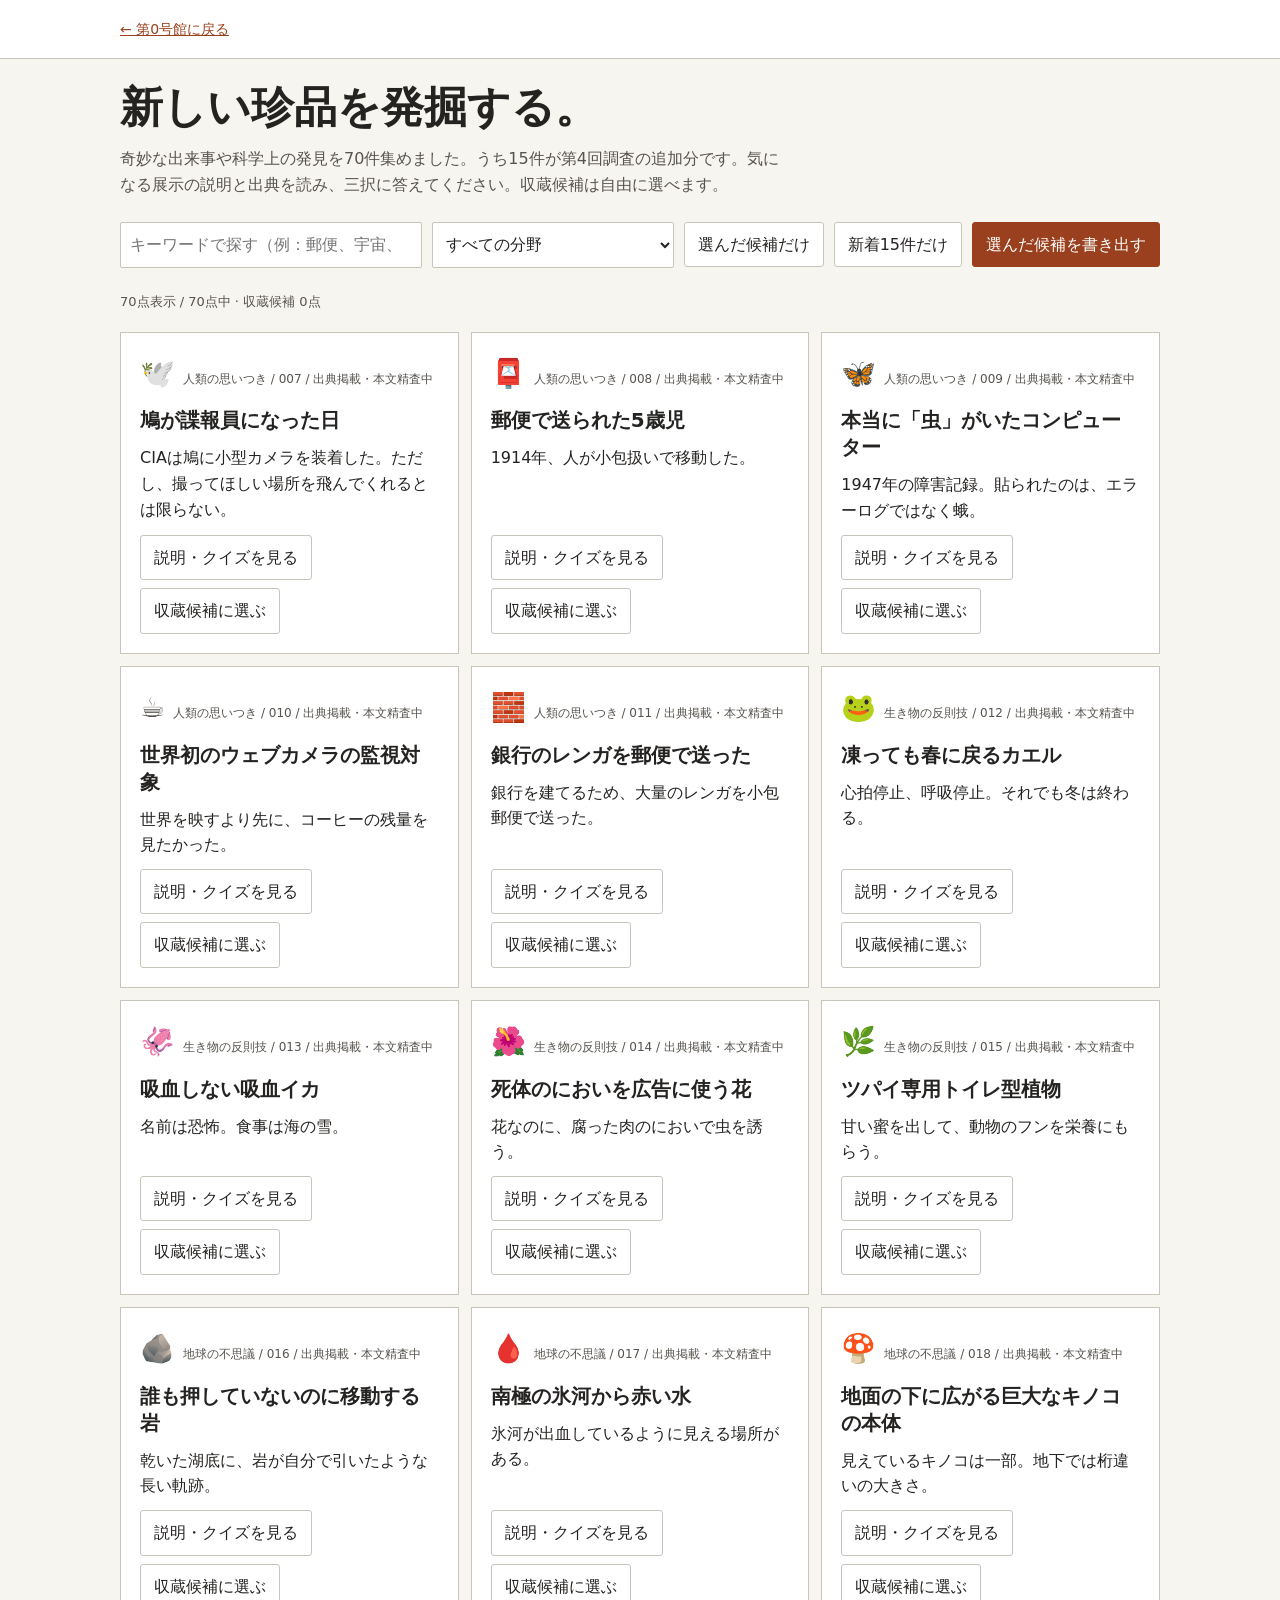
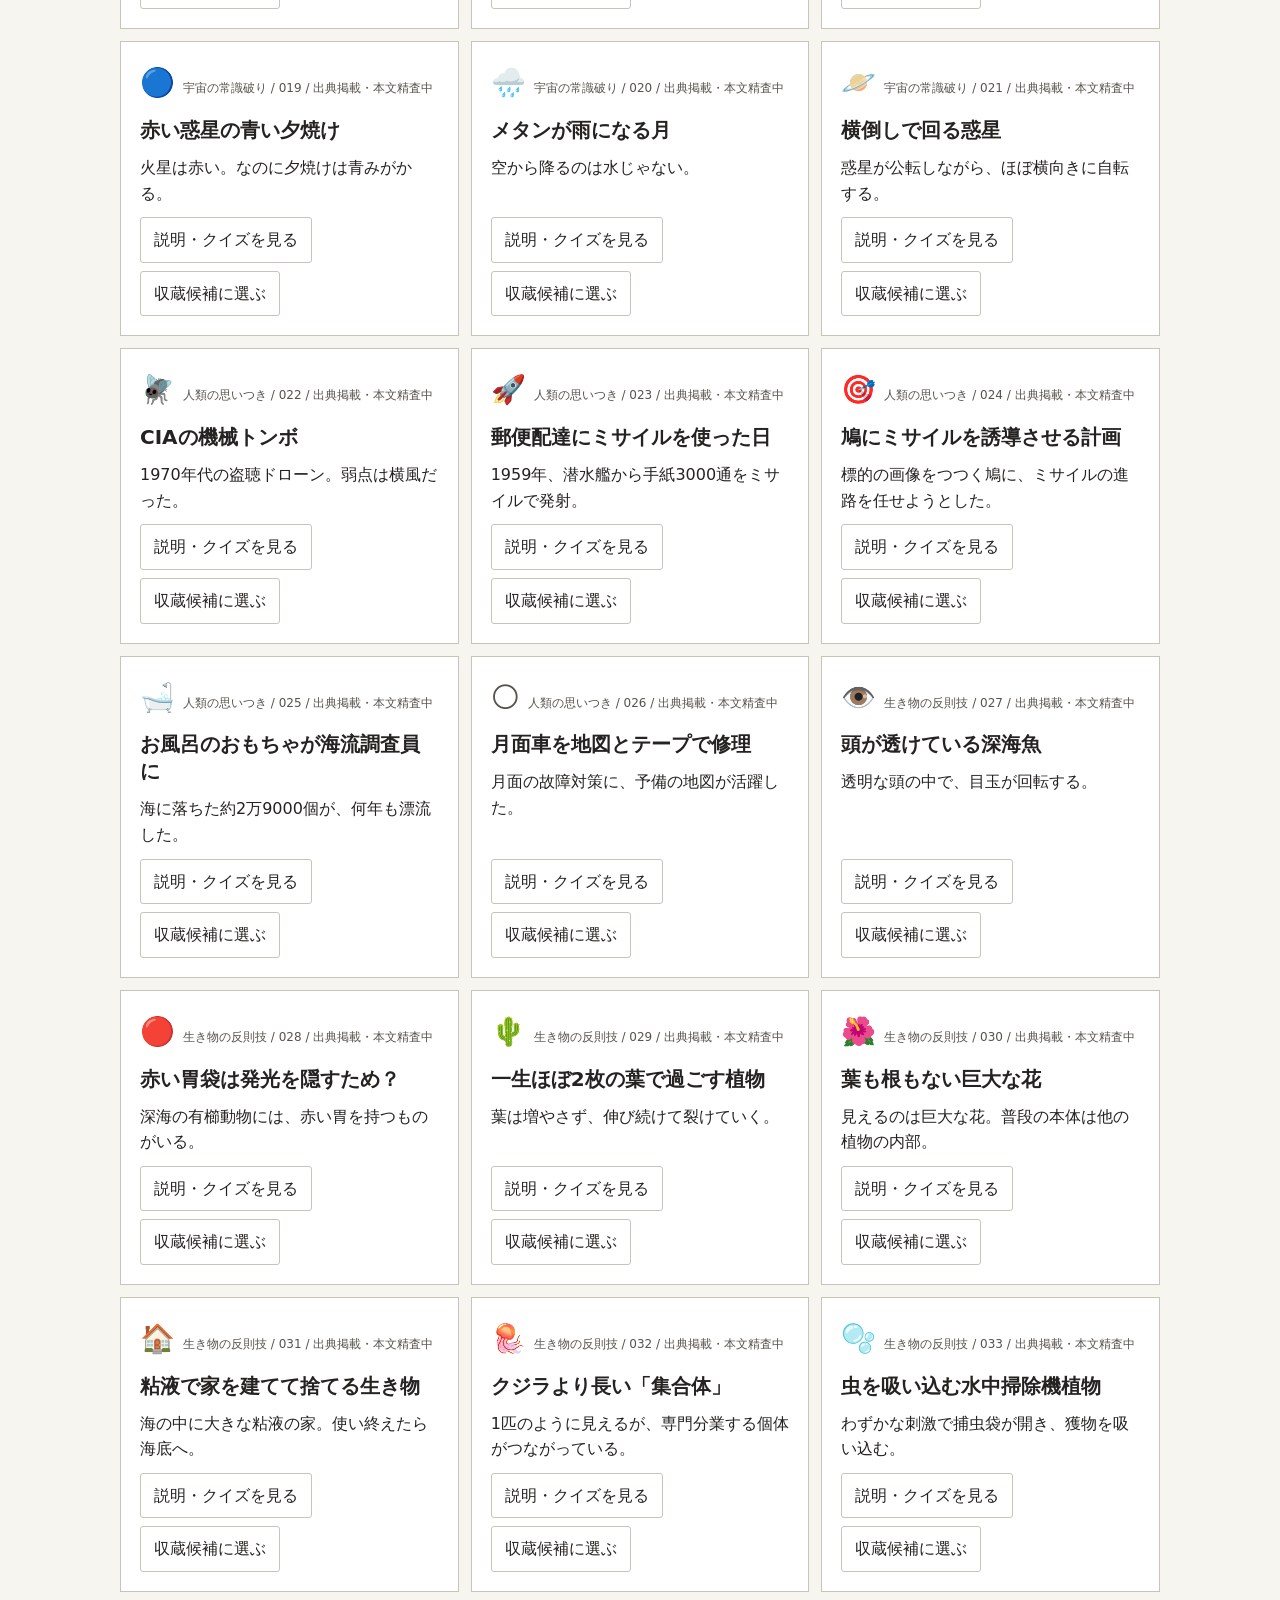
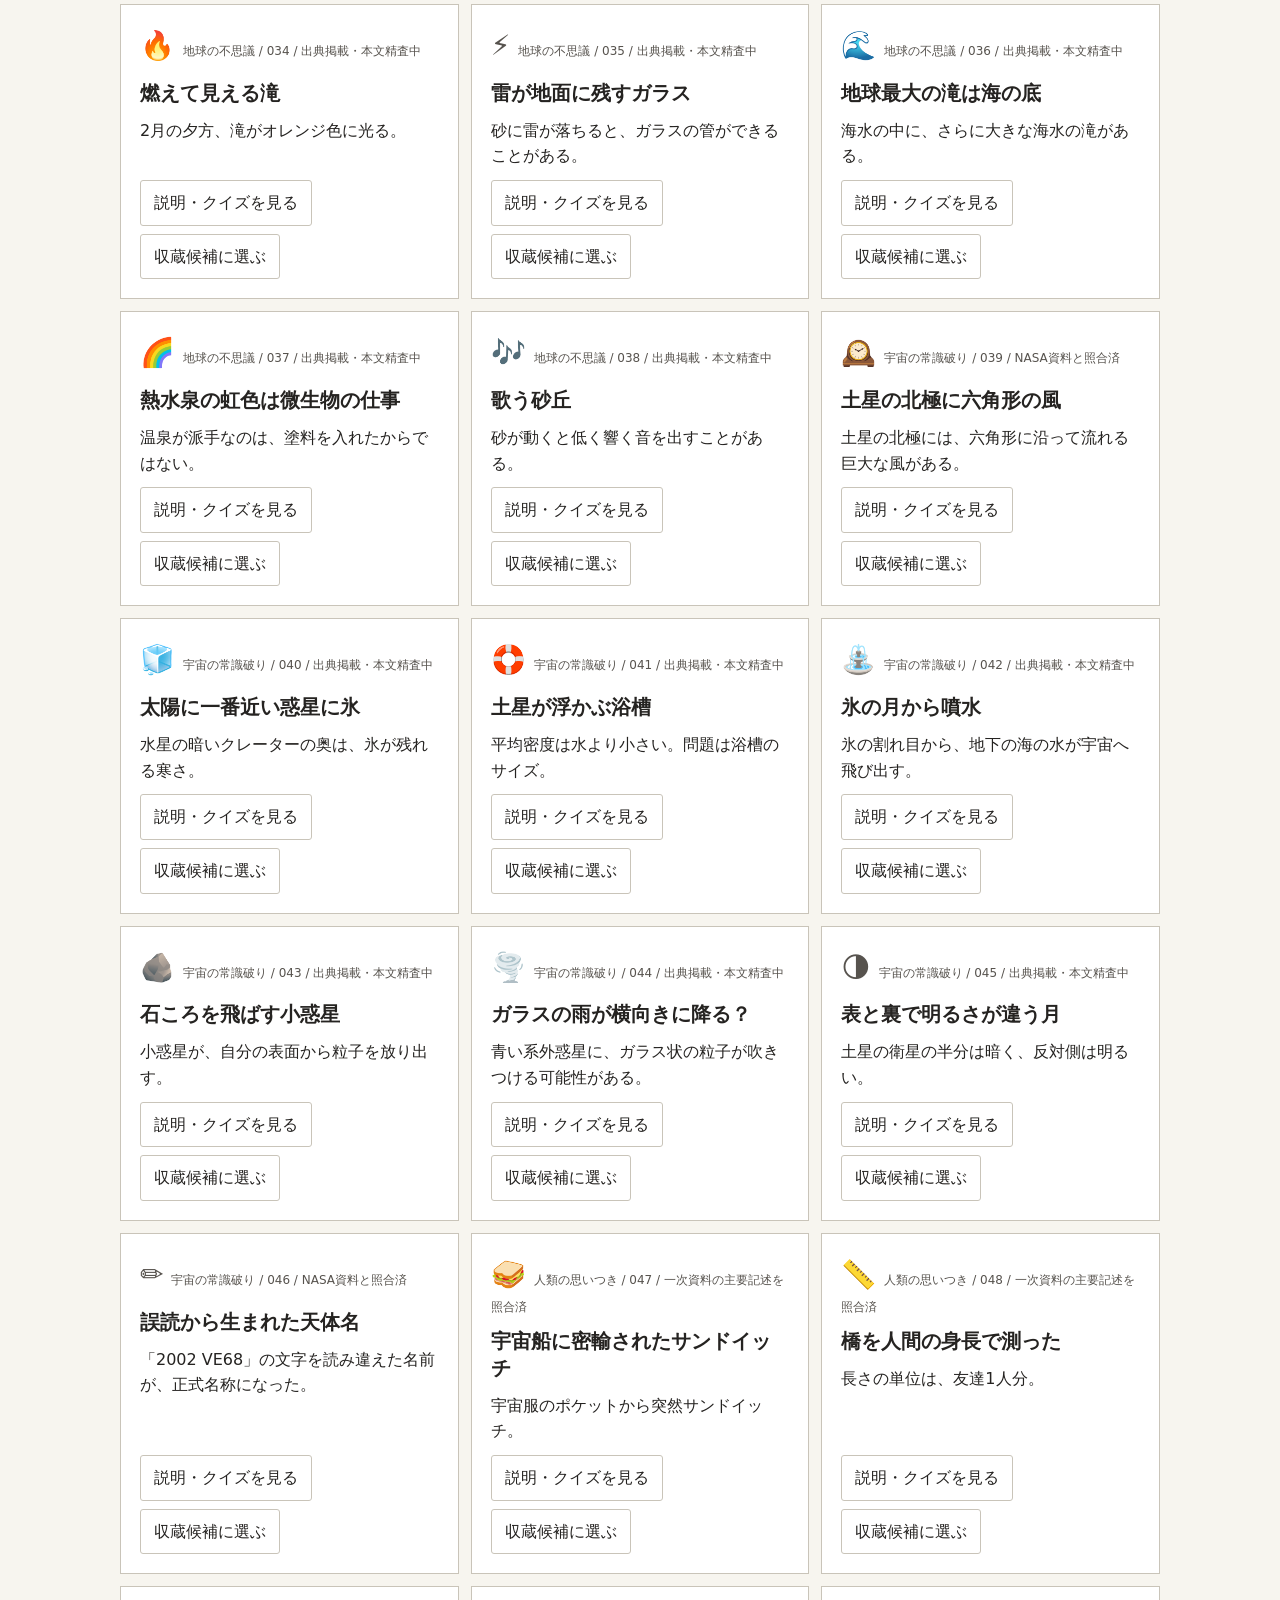
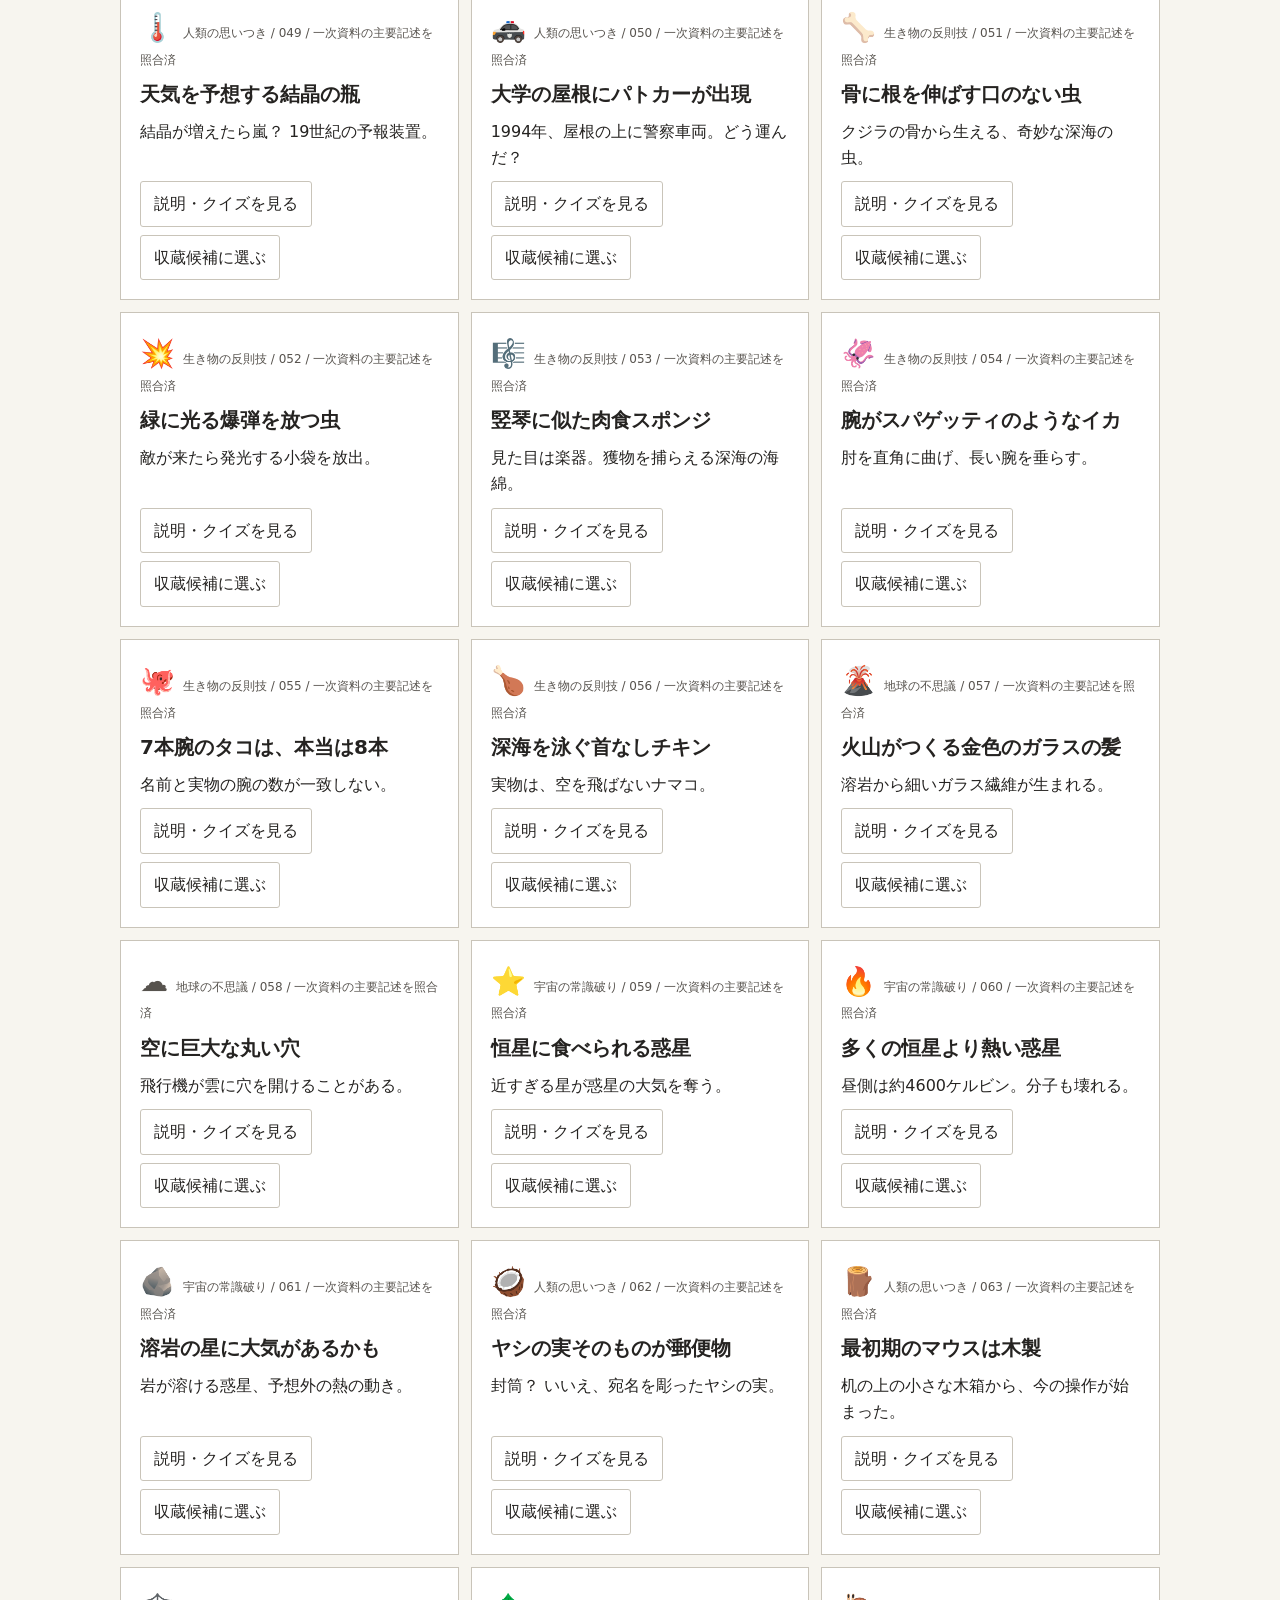
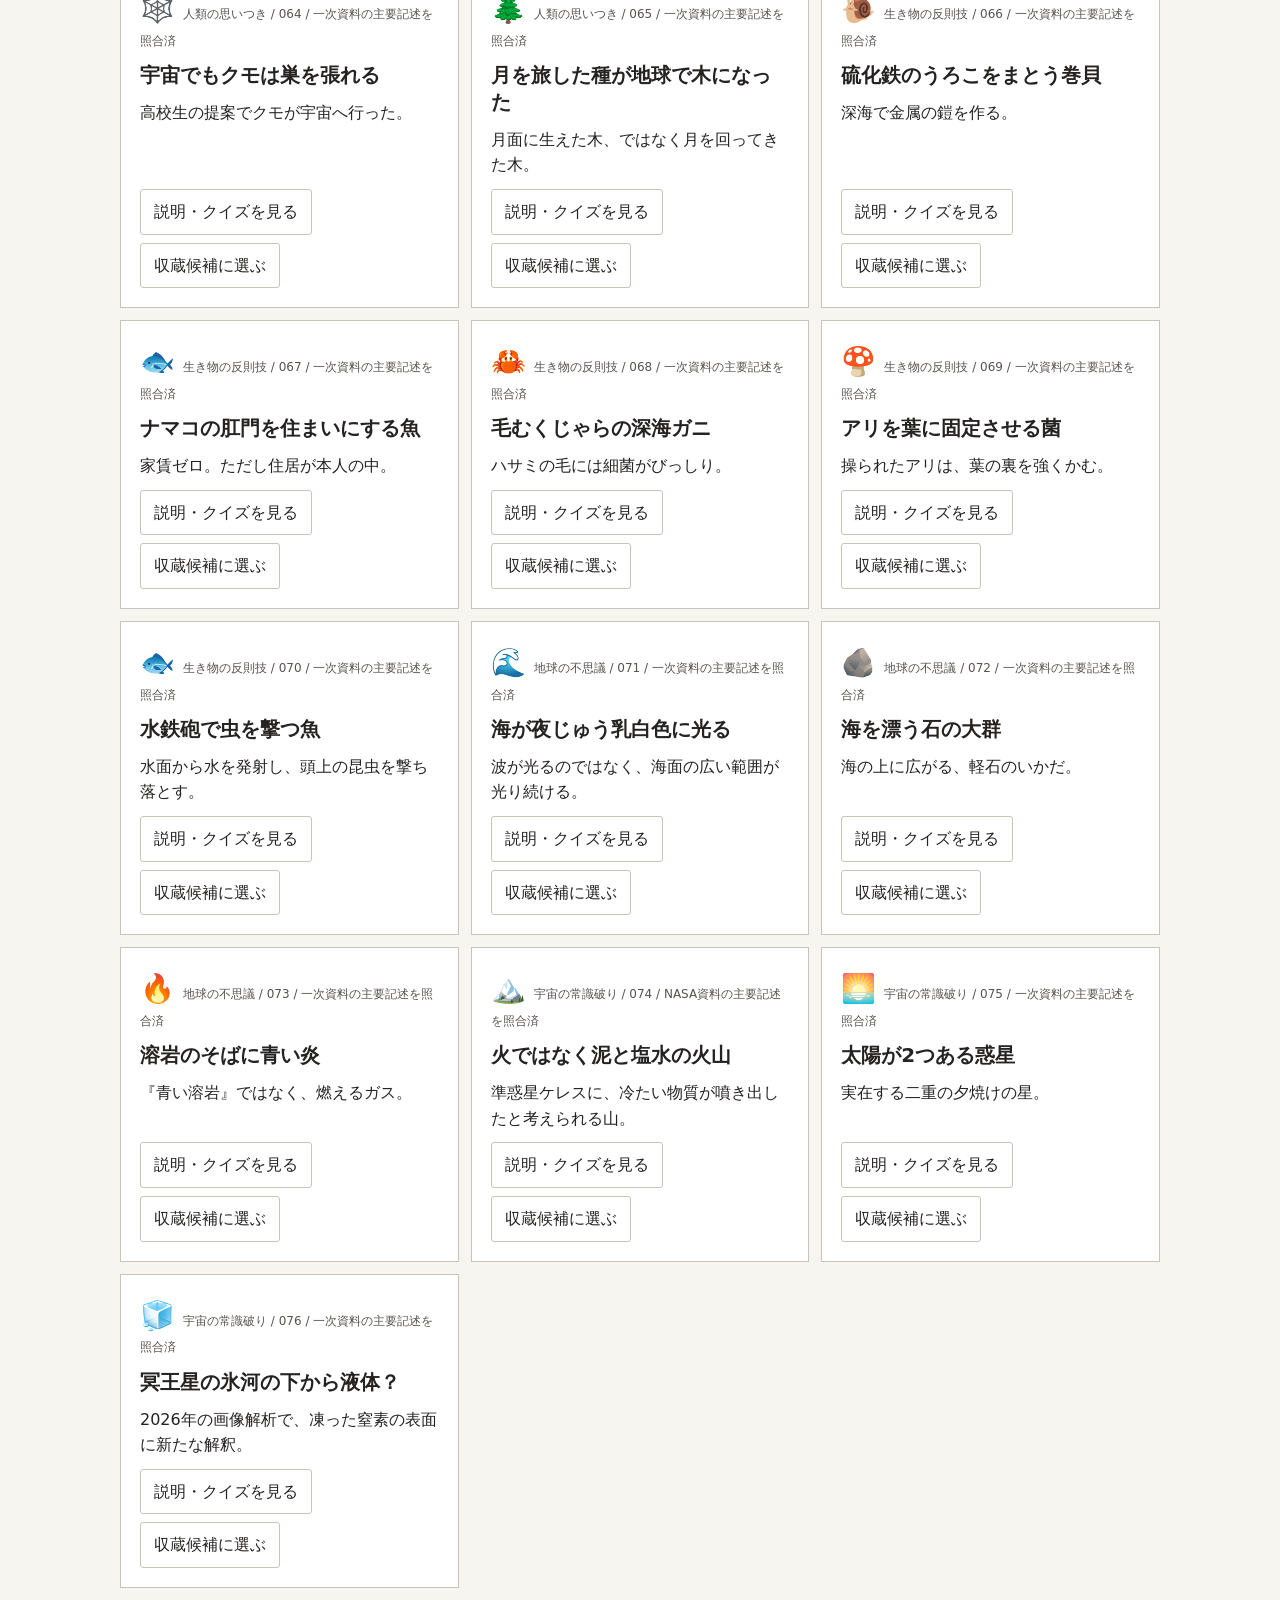
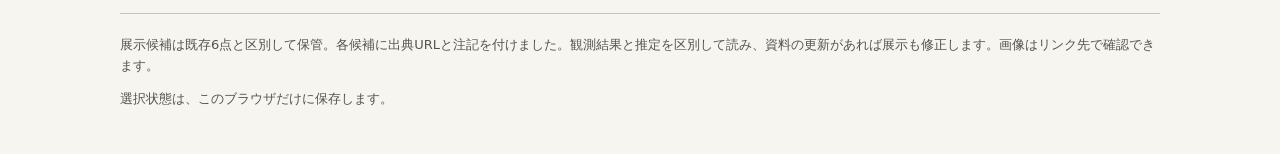
==== commit 79676ecc: "fix(content): regenerate curation.html after duplicate removals" ====
--- a/curation.html
+++ b/curation.html
@@ -1,7 +1,7 @@
 <!doctype html><html lang="ja" data-theme="paper"><head><meta charset="utf-8"><meta name="viewport" content="width=device-width, initial-scale=1"><title>奇妙な博物館｜発掘室</title><link rel="stylesheet" href="assets/design/kafka-tokens.css"><style>
 :root{font:16px/1.6 var(--k-font-family-sans);color:var(--k-color-foreground);background:var(--k-color-canvas)}*{box-sizing:border-box}a{color:var(--k-color-primary)}body{margin:0}.wrap{width:min(1040px,calc(100% - 28px));margin:auto}header{background:var(--k-color-surface);border-bottom:1px solid var(--k-color-border);padding:16px 0}.back{font-size:14px}h1{font-size:clamp(28px,4vw,43px);line-height:1.25;margin:22px 0 12px}p{margin:5px 0 12px}.lead{color:var(--k-color-muted-foreground);max-width:65ch}.toolbar{display:flex;flex-wrap:wrap;gap:10px;align-items:center;margin:24px 0}.toolbar input,.toolbar select{min-height:46px;padding:9px;border:1px solid var(--k-color-border);border-radius:var(--k-dimension-radius);background:white;color:inherit;font:inherit}.toolbar input{flex:1 1 240px}.toolbar select{flex:1 1 180px}button{min-height:var(--k-dimension-touch-target);cursor:pointer;padding:9px 13px;border:1px solid var(--k-color-primary);color:var(--k-color-surface);background:var(--k-color-primary);border-radius:3px;font:inherit}button.alt{border-color:var(--k-color-border);background:var(--k-color-surface);color:var(--k-color-foreground)}button[aria-pressed="true"]{background:var(--k-color-accent);color:var(--k-color-foreground);border-color:var(--k-color-primary)}button:focus-visible,a:focus-visible,input:focus-visible,select:focus-visible{outline:3px solid var(--k-color-focus);outline-offset:2px}.status{font-size:13px;color:var(--k-color-muted-foreground);min-height:26px}.grid{display:grid;grid-template-columns:repeat(auto-fit,minmax(min(100%,290px),1fr));gap:12px;margin:14px 0 24px}.card{padding:19px;background:var(--k-color-surface);border:1px solid var(--k-color-border);display:flex;flex-direction:column;gap:11px;min-width:0}.category{font-size:12px;color:var(--k-color-muted-foreground)}.symbol{font-size:28px;margin-right:8px}.card h2{font-size:20px;line-height:1.35;margin:0}.teaser{flex:1;margin:0}.controls{display:flex;flex-wrap:wrap;gap:8px}.truth{border-top:1px solid var(--k-color-border);padding-top:13px;font-size:14px}.truth p{margin:0 0 10px}.quiz{border:1px solid var(--k-color-border);padding:12px;background:var(--k-color-canvas)}.quiz legend{font-weight:bold}.answers{display:grid;gap:6px;margin:8px 0}.answers button{background:var(--k-color-surface);color:var(--k-color-foreground);border-color:var(--k-color-border);text-align:left}.answers button.correct{background:color-mix(in srgb,var(--k-color-success) 13%,var(--k-color-surface));border-color:var(--k-color-success)}.answers button.incorrect{background:color-mix(in srgb,var(--k-color-danger) 12%,var(--k-color-surface));border-color:var(--k-color-danger)}.quiz-response{margin-top:8px;min-height:20px;font-weight:600}.footer{margin:25px 0 45px;border-top:1px solid var(--k-color-border);padding-top:16px;font-size:13px;color:var(--k-color-muted-foreground)}.toolbar .short{font-size:13px}.source{overflow-wrap:anywhere}#empty{padding:18px;background:var(--k-color-surface);border:1px solid var(--k-color-border)}body small{font-size:12px}@media(max-width:540px){.toolbar input,.toolbar select{flex:1 1 100%}.toolbar button{flex:1 1 calc(50% - 10px);white-space:normal}#export{flex-basis:100%}}
 </style></head><body><header><div class="wrap"><a class="back" href="index.html">← 第0号館に戻る</a></div></header><main class="wrap"><h1>新しい珍品を発掘する。</h1><p class="lead">奇妙な出来事や科学上の発見を70件集めました。うち15件が第4回調査の追加分です。気になる展示の説明と出典を読み、三択に答えてください。収蔵候補は自由に選べます。</p><div class="toolbar"><input id="search" type="search" placeholder="キーワードで探す（例：郵便、宇宙、カエル）" aria-label="展示候補を検索"><select id="category" aria-label="ジャンル"><option value="all">すべての分野</option></select><button id="shortlist" class="alt" aria-pressed="false" type="button">選んだ候補だけ</button><button id="newOnly" class="alt" aria-pressed="false" type="button">新着15件だけ</button><button id="export" type="button">選んだ候補を書き出す</button></div><p id="counter" class="status" aria-live="polite"></p><div id="cards" class="grid"></div><p id="empty" hidden>条件に合う展示はありません。検索を解除してください。</p><section class="footer"><p>展示候補は既存6点と区別して保管。各候補に出典URLと注記を付けました。観測結果と推定を区別して読み、資料の更新があれば展示も修正します。画像はリンク先で確認できます。</p><p id="storage-status" role="status">選択状態は、このブラウザだけに保存します。</p></section></main><script>
-'use strict'; const ITEMS=[{"id": "spy-pigeon", "category": "人類の思いつき", "icon": "🕊️", "title": "鳩が諜報員になった日", "teaser": "CIAは鳩に小型カメラを装着した。ただし、撮ってほしい場所を飛んでくれるとは限らない。", "fact": "CIAは鳩に装着できる小型カメラを開発した。鳩は帰巣中に写真を撮影したが、必要な場所の上空を正確に飛ばせず、偵察の効果は限られた。作戦の詳細は現在も機密とされる。", "question": "CIAが鳩に持たせたものは？", "options": ["盗聴器だけ", "小型カメラ", "小さな暗号文"], "answer": 1, "source_name": "CIA Museum", "source_url": "https://www.cia.gov/legacy/museum/artifact/pigeon-camera/", "note": "CIAの博物館は撮影技術と飛行経路の問題を説明している。個別任務の成果は公開されていない。", "num": "007", "status": "出典掲載・本文精査中", "batch": "第1回"}, {"id": "mail-child", "category": "人類の思いつき", "icon": "📮", "title": "郵便で送られた5歳児", "teaser": "1914年、人が小包扱いで移動した。", "fact": "1914年、米国の5歳の少女メイ・ピアストーフは、53セントの郵便料金を払って祖父母のもとへ運ばれた。郵便列車の係員が同行しており、郵便袋に詰められたわけではない。", "question": "郵便料金はいくらだった？", "options": ["53セント", "53ドル", "無料"], "answer": 0, "source_name": "Smithsonian National Postal Museum", "source_url": "https://postalmuseum.si.edu/very-special-deliveries", "note": "当時の郵便規則の解釈には資料間の揺れがある。旅行形態のみ確実に扱う。", "num": "008", "status": "出典掲載・本文精査中", "batch": "第1回"}, {"id": "computer-moth", "category": "人類の思いつき", "icon": "🦋", "title": "本当に「虫」がいたコンピューター", "teaser": "1947年の障害記録。貼られたのは、エラーログではなく蛾。", "fact": "1947年9月9日、Harvard Mark IIのリレーの間に蛾が挟まっていた。蛾は作業日誌に貼り付けられた。ただし「bug」という用語の起源ではない。", "question": "実際に機械に挟まっていたのは？", "options": ["ハチ", "蛾", "カブトムシ"], "answer": 1, "source_name": "Computer History Museum", "source_url": "https://www.computerhistory.org/tdih/September/09/", "note": "bugの語源ではないと明記する。", "num": "009", "status": "出典掲載・本文精査中", "batch": "第1回"}, {"id": "coffee-webcam", "category": "人類の思いつき", "icon": "☕", "title": "世界初のウェブカメラの監視対象", "teaser": "世界を映すより先に、コーヒーの残量を見たかった。", "fact": "ケンブリッジ大学の研究室は、1991年にコーヒーポットを監視するカメラを開発し、1993年に映像をWebへ公開した。研究者が無駄足を踏まないための仕組みだった。", "question": "最初期のウェブカメラが映していたものは？", "options": ["月面", "コーヒーポット", "大学の正門"], "answer": 1, "source_name": "University of Cambridge", "source_url": "https://www.cl.cam.ac.uk/news/2021/09-29-antiques-code-show/", "note": "「初のネットワークカメラ」と「初のウェブカメラ」を混同しない。", "num": "010", "status": "出典掲載・本文精査中", "batch": "第1回"}, {"id": "mail-bricks", "category": "人類の思いつき", "icon": "🧱", "title": "銀行のレンガを郵便で送った", "teaser": "銀行を建てるため、大量のレンガを小包郵便で送った。", "fact": "米国ユタ州バーナルの銀行建設では、多数のレンガが小包郵便を使って運ばれた。このような大量発送が郵便の重量制限見直しにつながったと、国立郵便博物館は紹介している。銀行の建物を丸ごと郵送したわけではない。", "question": "郵便で運んだ「銀行」の正体は？", "options": ["建物をまるごと", "建築用のレンガ", "金庫の現金"], "answer": 1, "source_name": "Smithsonian National Postal Museum", "source_url": "https://postalmuseum.si.edu/exhibition/reaching-rural-america-past-exhibits/precious-packages-americas-parcel-post-service", "note": "年代・レンガ数は資料で表現差がある。数量を断定しない。", "num": "011", "status": "出典掲載・本文精査中", "batch": "第1回"}, {"id": "wood-frog", "category": "生き物の反則技", "icon": "🐸", "title": "凍っても春に戻るカエル", "teaser": "心拍停止、呼吸停止。それでも冬は終わる。", "fact": "北米のウッドフロッグは冬季に体の一部が凍り、心拍や呼吸が止まった状態から春に回復する。糖などが細胞の損傷を防ぐ。無条件にあらゆる凍結から復活できるわけではない。", "question": "冬の凍結中、カエルの心臓は？", "options": ["高速で動く", "止まる", "2つに増える"], "answer": 1, "source_name": "US National Park Service", "source_url": "https://home.nps.gov/kova/learn/nature/wood-frog.htm", "note": "種はウッドフロッグ。普通のカエルすべての特徴ではない。", "num": "012", "status": "出典掲載・本文精査中", "batch": "第1回"}, {"id": "vampire-squid", "category": "生き物の反則技", "icon": "🦑", "title": "吸血しない吸血イカ", "teaser": "名前は恐怖。食事は海の雪。", "fact": "コウモリダコは、吸血するわけでも一般的なイカの仲間でもない。深海で、プランクトンの死骸・排泄物・粘液などが沈んでくる「マリンスノー」を粘着性の触糸で集めて食べる。", "question": "コウモリダコの主な食べ物は？", "options": ["魚の血液", "マリンスノー", "深海の岩石"], "answer": 1, "source_name": "MBARI", "source_url": "https://www.mbari.org/animal/vampire-squid/", "note": "日本語名はコウモリダコ、英名は vampire squid。", "num": "013", "status": "出典掲載・本文精査中", "batch": "第1回"}, {"id": "corpse-flower", "category": "生き物の反則技", "icon": "🌺", "title": "死体のにおいを広告に使う花", "teaser": "花なのに、腐った肉のにおいで虫を誘う。", "fact": "ショクダイオオコンニャク（Titan arum）は開花時に腐肉に似た臭いを放ち、腐肉を好む昆虫を引き寄せて受粉に利用する。", "question": "あえて強い腐敗臭を出す主な理由は？", "options": ["虫を呼ぶため", "寒さを防ぐため", "他の花を枯らすため"], "answer": 0, "source_name": "Royal Botanic Gardens, Kew", "source_url": "https://www.kew.org/read-and-watch/the-giant-pongy-plant-titan-arum", "note": "「世界最大の一輪の花」ではなく巨大な花序。", "num": "014", "status": "出典掲載・本文精査中", "batch": "第1回"}, {"id": "plant-toilet", "category": "生き物の反則技", "icon": "🌿", "title": "ツパイ専用トイレ型植物", "teaser": "甘い蜜を出して、動物のフンを栄養にもらう。", "fact": "Nepenthes lowii（ウツボカズラの一種）はツパイが蜜をなめる位置に捕虫袋を配置し、そこへ落ちるフンから栄養分を得る。虫を捕るだけが植物の生存戦略ではない。", "question": "この植物がツパイから得るものは？", "options": ["羽毛", "フン", "爪"], "answer": 1, "source_name": "Royal Botanic Gardens, Kew", "source_url": "https://www.kew.org/read-and-watch/extraordinary-plants-at-kew", "note": "動物が故意にトイレとして使うと断定しない。", "num": "015", "status": "出典掲載・本文精査中", "batch": "第1回"}, {"id": "moving-rocks", "category": "地球の不思議", "icon": "🪨", "title": "誰も押していないのに移動する岩", "teaser": "乾いた湖底に、岩が自分で引いたような長い軌跡。", "fact": "米デスバレーのRacetrack Playaでは、浅い水と薄い氷と風がそろうと、氷の板が岩を押し、泥の上に移動の跡を残す。現象はまれで、何年も動かない岩もある。", "question": "動く岩の決め手となった組み合わせは？", "options": ["地磁気と満月", "薄い氷・水・風", "地下のモグラ"], "answer": 1, "source_name": "US National Park Service", "source_url": "https://www.nps.gov/articles/deva-moving-rocks.htm", "note": "岩が意思を持って動くのではない。", "num": "016", "status": "出典掲載・本文精査中", "batch": "第1回"}, {"id": "blood-falls", "category": "地球の不思議", "icon": "🩸", "title": "南極の氷河から赤い水", "teaser": "氷河が出血しているように見える場所がある。", "fact": "南極テイラー氷河のBlood Falls（血の滝）は、鉄を多く含む塩水が氷河下から出て赤く見える現象。塩水が出るきっかけには未解明な点もある。", "question": "赤い色の原因となる成分は？", "options": ["赤い藻だけ", "鉄を含む塩水", "動物の血液"], "answer": 1, "source_name": "US National Science Foundation", "source_url": "https://www.nsf.gov/geo/opp/documents/NSF%20Science%20on%20the%20Ice_fifth_edition.pdf", "note": "PDF 47ページ。鉄由来は確認、放出の引き金は未解明。", "num": "017", "status": "出典掲載・本文精査中", "batch": "第1回"}, {"id": "giant-fungus", "category": "地球の不思議", "icon": "🍄", "title": "地面の下に広がる巨大なキノコの本体", "teaser": "見えているキノコは一部。地下では桁違いの大きさ。", "fact": "米オレゴン州マルヒュア国有林のナラタケ属の一個体は、森林の地下およそ2,385エーカーに広がると報告されている。大きさ・年齢・質量は測定と推定を組み合わせた値。", "question": "巨大な本体は主にどこにある？", "options": ["雲の中", "地面の下", "海面"], "answer": 1, "source_name": "US Forest Service", "source_url": "https://www.fs.usda.gov/Internet/FSE_DOCUMENTS/fsbdev3_033146.pdf", "note": "面積は報告書時点の値。世界最大という順位の断定は避ける。", "num": "018", "status": "出典掲載・本文精査中", "batch": "第1回"}, {"id": "mars-sunset", "category": "宇宙の常識破り", "icon": "🔵", "title": "赤い惑星の青い夕焼け", "teaser": "火星は赤い。なのに夕焼けは青みがかる。", "fact": "火星の大気中の細かな塵は、太陽が低いとき青色の光を観測者へ届きやすくする。NASAによれば火星の夕焼けは青みを帯びて見えることがある。", "question": "火星の夕焼けで目立つことがある色は？", "options": ["青", "緑だけ", "虹色の縞"], "answer": 0, "source_name": "NASA Science", "source_url": "https://science.nasa.gov/solar-system/planets/mars/what-does-a-sunrise-sunset-look-like-on-mars/", "note": "大気中の塵の量などで見え方は変わる。", "num": "019", "status": "出典掲載・本文精査中", "batch": "第1回"}, {"id": "titan-rain", "category": "宇宙の常識破り", "icon": "🌧️", "title": "メタンが雨になる月", "teaser": "空から降るのは水じゃない。", "fact": "土星の衛星タイタンには、メタンやエタンなど液体炭化水素の雨、川、湖、海が存在する。地球の水循環に似た物質循環が見られる。", "question": "タイタンの雨の主な材料は？", "options": ["液体の金", "メタンなど", "液体窒素だけ"], "answer": 1, "source_name": "NASA Science", "source_url": "https://science.nasa.gov/saturn/moons/titan/facts/", "note": "降雨の観測と理論的モデルを区別する必要がある。", "num": "020", "status": "出典掲載・本文精査中", "batch": "第1回"}, {"id": "uranus-sideways", "category": "宇宙の常識破り", "icon": "🪐", "title": "横倒しで回る惑星", "teaser": "惑星が公転しながら、ほぼ横向きに自転する。", "fact": "天王星は自転軸が公転面の法線から約98度傾いており、横倒しの姿勢で太陽の周りを回る。片側の極が約21年間ほぼ連続して日光を受ける季節がある。", "question": "天王星の自転軸の傾きはおよそ何度？", "options": ["8度", "98度", "198度"], "answer": 1, "source_name": "NASA Science", "source_url": "https://science.nasa.gov/uranus/facts/", "note": "衝突で倒れたという説明は仮説。", "num": "021", "status": "出典掲載・本文精査中", "batch": "第1回"}, {"id": "cia-dragonfly", "category": "人類の思いつき", "icon": "🪰", "title": "CIAの機械トンボ", "teaser": "1970年代の盗聴ドローン。弱点は横風だった。", "fact": "CIAは1970年代にトンボ型の小型飛行装置Insectothopterを開発した。レーザーで誘導する方式だったが、横風に弱く、作戦投入には至らなかった。", "question": "CIAの機械トンボが実用化されなかった大きな理由は？", "options": ["燃料が砂糖だった", "横風に弱かった", "トンボが機械を嫌った"], "answer": 1, "source_name": "CIA Museum", "source_url": "https://www.cia.gov/legacy/museum/artifact/insectothopter/", "note": "実物の虫を改造したのではなく人工飛行装置。", "status": "出典掲載・本文精査中", "num": "022", "batch": "第2回"}, {"id": "missile-mail", "category": "人類の思いつき", "icon": "🚀", "title": "郵便配達にミサイルを使った日", "teaser": "1959年、潜水艦から手紙3000通をミサイルで発射。", "fact": "1959年6月、米海軍は潜水艦USS BarberoからRegulus Iミサイルで約3000通の手紙を輸送した。実験は成功したが、費用対効果が悪く定常的な郵便配達にはならなかった。", "question": "ミサイルの中には何が入っていた？", "options": ["3000通の手紙", "月の石", "巨大な郵便ポスト"], "answer": 0, "source_name": "Smithsonian National Postal Museum", "source_url": "https://postalmuseum.si.edu/exhibition/oddly-interesting-things-that-carried-the-mail/cruise-missile-mail", "note": "郵便ミサイルは試験飛行で、通常の郵送方法になったわけではない。", "status": "出典掲載・本文精査中", "num": "023", "batch": "第2回"}, {"id": "guided-pigeon", "category": "人類の思いつき", "icon": "🎯", "title": "鳩にミサイルを誘導させる計画", "teaser": "標的の画像をつつく鳩に、ミサイルの進路を任せようとした。", "fact": "第二次大戦中、心理学者B・F・スキナーは鳩を訓練してミサイルの進路を誘導する仕組みを提案した。スミソニアンには関連装置が保存されているが、実戦用ミサイルにはならなかった。", "question": "鳩が操作する想定だったものは？", "options": ["船の汽笛", "誘導用の標的画面", "無線のマイク"], "answer": 1, "source_name": "Smithsonian National Museum of American History", "source_url": "https://americanhistory.si.edu/collections/object/nmah_690069", "note": "CIAの鳩カメラとは別の計画。実戦投入されたとは書かない。", "status": "出典掲載・本文精査中", "num": "024", "batch": "第2回"}, {"id": "bath-toys", "category": "人類の思いつき", "icon": "🛁", "title": "お風呂のおもちゃが海流調査員に", "teaser": "海に落ちた約2万9000個が、何年も漂流した。", "fact": "1992年、太平洋上で貨物船から落ちたコンテナに入っていた約2万9000個のお風呂用おもちゃが海へ流出した。一部は約10か月後からアラスカなどに漂着し、海流を知る手がかりにもなった。", "question": "海で漂流したのは？", "options": ["お風呂のおもちゃ", "家庭用テレビ", "郵便切手"], "answer": 0, "source_name": "NOAA", "source_url": "https://www.noaa.gov/jetstream/ocean/circulations", "note": "全部がアヒルではなく複数の種類のおもちゃ。海洋ごみとしての問題もある。", "status": "出典掲載・本文精査中", "num": "025", "batch": "第2回"}, {"id": "moon-map-fender", "category": "人類の思いつき", "icon": "🌕", "title": "月面車を地図とテープで修理", "teaser": "月面の故障対策に、予備の地図が活躍した。", "fact": "アポロ17号では月面車の泥よけが壊れ、宇宙飛行士らが予備の地図をテープでつなぎ、金具を使って代用品を取り付けた。月面の砂ぼこりはテープを貼る上で厄介だった。", "question": "泥よけの代用品に使われたのは？", "options": ["予備の地図", "月の石", "宇宙食の容器だけ"], "answer": 0, "source_name": "NASA Apollo Lunar Surface Journal", "source_url": "https://history.nasa.gov/wp-content/uploads/static/history/alsj/WOTM/WOTM-DuctTape.html", "note": "テープだけで固定したのではなく、金具も使用。", "status": "出典掲載・本文精査中", "num": "026", "batch": "第2回"}, {"id": "barreleye", "category": "生き物の反則技", "icon": "👁️", "title": "頭が透けている深海魚", "teaser": "透明な頭の中で、目玉が回転する。", "fact": "デメニギス（Macropinna microstoma）は透明な頭部の内部に筒状の目を持つ深海魚。目を上向きから前向きに回転させ、獲物を観察できる。", "question": "デメニギスの目はどこで動く？", "options": ["透明な頭部の中", "尾びれの先", "口の外"], "answer": 0, "source_name": "MBARI", "source_url": "https://www.mbari.org/animal/barreleye-fish/", "note": "頭全体が透明というより、透明なドーム状組織が眼を覆う。", "status": "出典掲載・本文精査中", "num": "027", "batch": "第2回"}, {"id": "red-belly-jelly", "category": "生き物の反則技", "icon": "🔴", "title": "赤い胃袋は発光を隠すため？", "teaser": "深海の有櫛動物には、赤い胃を持つものがいる。", "fact": "ブラッディベリー・コームジェリーは赤い胃を持つ深海の有櫛動物。胃の赤い色が、食べた発光生物の光を外から見えにくくすると考えられている。", "question": "赤い胃の主な役割は？", "options": ["獲物の光を隠す", "海を温める", "赤い光を放つ"], "answer": 0, "source_name": "MBARI", "source_url": "https://www.mbari.org/animal/bloody-belly-comb-jelly/", "note": "発光を隠す働きは研究者の説明であり、胃が赤い原因や機能の全てを確定したわけではない。", "status": "出典掲載・本文精査中", "num": "028", "batch": "第2回"}, {"id": "two-leaf-plant", "category": "生き物の反則技", "icon": "🌵", "title": "一生ほぼ2枚の葉で過ごす植物", "teaser": "葉は増やさず、伸び続けて裂けていく。", "fact": "ナミブ砂漠のウェルウィッチアは一生を通じて基本的に2枚の葉を伸ばし続ける。葉が風化して裂けるため、たくさんの葉があるように見える場合もある。", "question": "ウェルウィッチアの葉は基本的に何枚？", "options": ["2枚", "12枚", "毎日100枚"], "answer": 0, "source_name": "Royal Botanic Gardens, Kew", "source_url": "https://powo.science.kew.org/taxon/urn%3Alsid%3Aipni.org%3Anames%3A383591-1/general-information", "note": "苗の段階の葉の変化と永久葉の区別があるため「生涯で葉を2枚しか作らない」と言い切らない。", "status": "出典掲載・本文精査中", "num": "029", "batch": "第2回"}, {"id": "rafflesia", "category": "生き物の反則技", "icon": "🌺", "title": "葉も根もない巨大な花", "teaser": "見えるのは巨大な花。普段の本体は他の植物の内部。", "fact": "ラフレシア・アルノルディイは根や葉を持たない寄生植物で、ブドウ科のつる植物の内部に潜み、花を咲かせるときに姿を現す。1つの花が直径約1メートルに達することもある。", "question": "この植物が普段潜んでいる場所は？", "options": ["別の植物の中", "氷の下", "空気中"], "answer": 0, "source_name": "Royal Botanic Gardens, Kew", "source_url": "https://www.kew.org/plants/rafflesia-arnoldi", "note": "既存のショクダイオオコンニャクは巨大な花序。こちらは大きな一輪の花。", "status": "出典掲載・本文精査中", "num": "030", "batch": "第2回"}, {"id": "larvacean-house", "category": "生き物の反則技", "icon": "🏠", "title": "粘液で家を建てて捨てる生き物", "teaser": "海の中に大きな粘液の家。使い終えたら海底へ。", "fact": "深海に暮らす大型オタマボヤの一部は、粘液の大きなフィルター状の「家」を作り、海水中の餌を集める。詰まった家を捨てると海底へ沈み、炭素の輸送にも役立つ。", "question": "オタマボヤの家の材料は？", "options": ["粘液", "サンゴの石", "貝殻"], "answer": 0, "source_name": "MBARI", "source_url": "https://www.mbari.org/news/sinkers-provide-missing-piece-in-deep-sea-puzzle/", "note": "すべてのオタマボヤが1mの家を作るわけではない。", "status": "出典掲載・本文精査中", "num": "031", "batch": "第2回"}, {"id": "siphonophore", "category": "生き物の反則技", "icon": "🪼", "title": "クジラより長い「集合体」", "teaser": "1匹のように見えるが、専門分業する個体がつながっている。", "fact": "一部のクダクラゲ類（Siphonophora）は、役割の異なる個虫がつながった群体。種類によってはシロナガスクジラより長く伸びる例がある。", "question": "長い体はどんな構造？", "options": ["専門分業する個虫の群体", "1本の骨", "金属の鎖"], "answer": 0, "source_name": "MBARI", "source_url": "https://www.mbari.org/news/biodiversity-and-biooptics-2020-expedition-log-2/", "note": "「世界最大の単独動物」とは呼ばない。長さは種・測定方法で異なる。", "status": "出典掲載・本文精査中", "num": "032", "batch": "第2回"}, {"id": "bladderwort-vacuum", "category": "生き物の反則技", "icon": "🫧", "title": "虫を吸い込む水中掃除機植物", "teaser": "わずかな刺激で捕虫袋が開き、獲物を吸い込む。", "fact": "タヌキモ属の食虫植物は、袋の内部の水圧を下げ、獲物が感覚毛に触れた瞬間に袋の入り口を開いて水と一緒に吸い込む。非常に速い捕獲機構を持つ。", "question": "獲物を吸い込む原動力は？", "options": ["袋の内外の水圧差", "強い磁石", "泡の音"], "answer": 0, "source_name": "Royal Botanic Gardens, Kew", "source_url": "https://www.kew.org/read-and-watch/carnivorous-plants", "note": "種による構造の違いあり。「0.02秒」はKewにあるが数値の誇張を避ける。", "status": "出典掲載・本文精査中", "num": "033", "batch": "第2回"}, {"id": "firefall", "category": "地球の不思議", "icon": "🔥", "title": "燃えて見える滝", "teaser": "2月の夕方、滝がオレンジ色に光る。", "fact": "米ヨセミテのホーステイル滝は、冬の限られた日に十分な水量、晴天、夕日の角度がそろうと火が流れるようなオレンジ色に光る。実際に燃えているわけではない。", "question": "滝を炎のように見せるものは？", "options": ["夕日", "溶岩", "赤い塗料"], "answer": 0, "source_name": "US National Park Service", "source_url": "https://home.nps.gov/yose/planyourvisit/horsetailfall.htm", "note": "観測は気象と水量に依存し、毎回見られるとは限らない。", "status": "出典掲載・本文精査中", "num": "034", "batch": "第2回"}, {"id": "fulgurite", "category": "地球の不思議", "icon": "⚡", "title": "雷が地面に残すガラス", "teaser": "砂に雷が落ちると、ガラスの管ができることがある。", "fact": "落雷で砂が高温に熱せられ、溶けて再び固まるとフルグライト（雷管石）というガラス質の構造が形成されることがある。", "question": "フルグライトは何が砂を溶かしてできる？", "options": ["雷", "月光", "潮の満ち引き"], "answer": 0, "source_name": "US National Park Service", "source_url": "https://home.nps.gov/articles/grsa-fulgurites.htm", "note": "すべての落雷でできるわけではない。公園内の自然物は採集禁止。", "status": "出典掲載・本文精査中", "num": "035", "batch": "第2回"}, {"id": "undersea-waterfall", "category": "地球の不思議", "icon": "🌊", "title": "地球最大の滝は海の底", "teaser": "海水の中に、さらに大きな海水の滝がある。", "fact": "グリーンランドとアイスランドの間のデンマーク海峡では、冷たく重い海水が暖かい海水の下へ落ち込む。NOAAはこれを地球最大の海底の滝と説明している。", "question": "海底に滝ができる主な理由は？", "options": ["水温などによる密度差", "地球が逆回転", "海底の巨大ポンプ"], "answer": 0, "source_name": "NOAA Ocean Service", "source_url": "https://oceanservice.noaa.gov/facts/largest-waterfall.html", "note": "通常の地上の滝と異なり、密度差による海水の下降流。", "status": "出典掲載・本文精査中", "num": "036", "batch": "第2回"}, {"id": "prismatic-bacteria", "category": "地球の不思議", "icon": "🌈", "title": "熱水泉の虹色は微生物の仕事", "teaser": "温泉が派手なのは、塗料を入れたからではない。", "fact": "イエローストーンのグランド・プリズマティック・スプリングでは、熱を好む微生物の群集が水温ごとに異なる色を生み、青い水面の周囲に黄色やオレンジなどの帯が見られる。", "question": "虹色の帯に大きく関わるのは？", "options": ["熱を好む微生物", "人工の染料", "魚のうろこ"], "answer": 0, "source_name": "US National Park Service", "source_url": "https://www.nps.gov/places/000/grand-prismatic-spring.htm", "note": "中央の青い色と周囲の微生物由来の色を区別する。", "status": "出典掲載・本文精査中", "num": "037", "batch": "第2回"}, {"id": "singing-sand", "category": "地球の不思議", "icon": "🎶", "title": "歌う砂丘", "teaser": "砂が動くと低く響く音を出すことがある。", "fact": "米グレートサンドデューンズ国立公園の砂丘では、砂が滑り落ちる際にブーンと響く自然音が聞こえることがある。国立公園局も来訪者にこの音への配慮を呼びかけている。", "question": "砂丘の音の発生源は？", "options": ["動く砂", "地下鉄の車両", "地中の鐘"], "answer": 0, "source_name": "米国国立公園局（歌う砂丘の記録）", "source_url": "https://www.nps.gov/subjects/sound/singing-sands.htm", "note": "NPSが現地で録音した低い音を公開している。どの砂丘でも発生する現象ではない。", "status": "出典掲載・本文精査中", "num": "038", "batch": "第2回"}, {"id": "saturn-hexagon", "category": "宇宙の常識破り", "icon": "🕰️", "title": "土星の北極に六角形の風", "teaser": "土星の北極には、六角形に沿って流れる巨大な風がある。", "fact": "NASAのボイジャー探査機が1980年代に土星の北極付近の六角形の雲の模様を撮影し、カッシーニ探査機も観測した。六角形の辺に沿って流れるジェット気流の構造で、地表に描かれた図形ではない。", "question": "土星の北極で六角形に見えるのは何？", "options": ["地面に刻まれた模様", "大気中のジェット気流", "宇宙船の航跡"], "answer": 1, "source_name": "NASA Science（Circles and Hexagons）", "source_url": "https://science.nasa.gov/photojournal/circles-and-hexagons/", "note": "六角形は大気中の流れが作る模様。六角形の構造は観測されているが、発生の詳しい仕組みには研究が続いている。", "status": "NASA資料と照合済", "num": "039", "batch": "第2回"}, {"id": "mercury-ice", "category": "宇宙の常識破り", "icon": "🧊", "title": "太陽に一番近い惑星に氷", "teaser": "水星の暗いクレーターの奥は、氷が残れる寒さ。", "fact": "水星は昼間高温になるが、極付近の太陽光が届かないクレーター内部には水の氷が存在する強い証拠がある。MESSENGER探査機の観測などが裏付けた。", "question": "水星の氷が残る場所は？", "options": ["極域の永久影", "日当たりのよい赤道", "火口の溶岩"], "answer": 0, "source_name": "NASA Science", "source_url": "https://science.nasa.gov/photojournal/water-ice-on-mercury/", "note": "すべての水星表面に氷があるわけではない。", "status": "出典掲載・本文精査中", "num": "040", "batch": "第2回"}, {"id": "saturn-floats", "category": "宇宙の常識破り", "icon": "🛟", "title": "土星が浮かぶ浴槽", "teaser": "平均密度は水より小さい。問題は浴槽のサイズ。", "fact": "土星は太陽系の惑星の中で唯一、平均密度が水より小さい。もし十分巨大な水槽があれば浮くと例えられるが、実際に惑星を水槽へ入れることはできない。", "question": "土星が水に浮くといわれる理由は？", "options": ["平均密度が水より小さい", "環が浮き輪になる", "水をはじく"], "answer": 0, "source_name": "NASA Science", "source_url": "https://science.nasa.gov/saturn/facts/", "note": "思考実験であって現実の実験ではない。", "status": "出典掲載・本文精査中", "num": "041", "batch": "第2回"}, {"id": "enceladus-jets", "category": "宇宙の常識破り", "icon": "⛲", "title": "氷の月から噴水", "teaser": "氷の割れ目から、地下の海の水が宇宙へ飛び出す。", "fact": "土星の衛星エンケラドスでは、氷の地殻の下に全球的な塩水の海があり、南極付近の割れ目から水蒸気と氷の粒が噴き出すのをカッシーニ探査機が観測した。", "question": "エンケラドスの噴出物は主に？", "options": ["水蒸気と氷の粒", "マグマだけ", "金属の粉"], "answer": 0, "source_name": "NASA Cassini", "source_url": "https://science.nasa.gov/mission/cassini/science/enceladus/", "note": "生命の存在が確認されたわけではない。", "status": "出典掲載・本文精査中", "num": "042", "batch": "第2回"}, {"id": "bennu-rocks", "category": "宇宙の常識破り", "icon": "🪨", "title": "石ころを飛ばす小惑星", "teaser": "小惑星が、自分の表面から粒子を放り出す。", "fact": "NASAの探査機OSIRIS-RExは小惑星ベンヌの表面から岩石粒子が放出される現象を多数回観測した。粒子の一部は宇宙へ出て、一部は周回後に地表へ戻る。", "question": "ベンヌが放り出していたのは？", "options": ["岩石の粒", "人工衛星", "液体の水"], "answer": 0, "source_name": "NASA Science", "source_url": "https://science.nasa.gov/solar-system/asteroids/101955-bennu/facts/", "note": "粒子の放出原因については複数の仮説がある。", "status": "出典掲載・本文精査中", "num": "043", "batch": "第2回"}, {"id": "glass-weather", "category": "宇宙の常識破り", "icon": "🌪️", "title": "ガラスの雨が横向きに降る？", "teaser": "青い系外惑星に、ガラス状の粒子が吹きつける可能性がある。", "fact": "系外惑星HD 189733 bの大気について、NASAは高温でガラス状の粒子を含む雲と強い風が生じうると説明している。「横向きのガラスの雨」は大気のモデルや推定を表す言い方で、雨粒を直接撮影した結果ではない。", "question": "NASAが紹介する極端な天気は？", "options": ["ガラス状の粒子が強風で舞う", "雪だるまが降る", "虹が固体で落ちる"], "answer": 0, "source_name": "NASA Science", "source_url": "https://science.nasa.gov/exoplanets/immersive/strange-new-worlds/", "note": "推定・モデルに基づく表現。確定的な実測として扱わない。", "status": "出典掲載・本文精査中", "num": "044", "batch": "第2回"}, {"id": "iapetus-faces", "category": "宇宙の常識破り", "icon": "🌗", "title": "表と裏で明るさが違う月", "teaser": "土星の衛星の半分は暗く、反対側は明るい。", "fact": "土星の衛星イアペトゥスは進行方向側とその反対側で表面の反射率が大きく異なる。探査機カッシーニの写真でも極端な明暗差が確認されている。", "question": "明暗差がある天体は？", "options": ["イアペトゥス", "太陽", "国際宇宙ステーション"], "answer": 0, "source_name": "NASA Science", "source_url": "https://science.nasa.gov/saturn/moons/iapetus/", "note": "表面が半分ずつ完全に白黒に分かれているわけではない。", "status": "出典掲載・本文精査中", "num": "045", "batch": "第2回"}, {"id": "zoozve-name", "category": "宇宙の常識破り", "icon": "✏️", "title": "誤読から生まれた天体名", "teaser": "「2002 VE68」の文字を読み違えた名前が、正式名称になった。", "fact": "金星の近くを周回する準衛星2002 VE68は、ポスター制作者が記号を読み違えた「Zoozve」という名前を2024年に正式に与えられた。準衛星は金星自体を周回する衛星ではなく、太陽の周りを回る小惑星。", "question": "「Zoozve」の名前のきっかけは？", "options": ["文字の読み違い", "ローマ神話の神", "NASAのロボット名"], "answer": 0, "source_name": "NASA Science（Zoozveの命名経緯）", "source_url": "https://science.nasa.gov/venus/venus-facts/", "note": "準衛星と金星の衛星を混同しない。", "status": "NASA資料と照合済", "num": "046", "batch": "第2回"}, {"id": "gemini-sandwich", "category": "人類の思いつき", "icon": "🥪", "title": "宇宙船に密輸されたサンドイッチ", "teaser": "宇宙服のポケットから突然サンドイッチ。", "fact": "1965年のジェミニ3号飛行で宇宙飛行士ジョン・ヤングは、許可されていないコンビーフサンドイッチを宇宙服のポケットに入れて持ち込んだ。船長に分けたが、ライ麦パンが崩れやすく、パンくずが浮くのを避けて片付けた。", "question": "無許可で持ち込まれた食べ物は？", "options": ["コンビーフサンドイッチ", "アイスクリーム", "みかん"], "answer": 0, "source_name": "NASA History", "source_url": "https://www.nasa.gov/history/fallout-from-the-unauthorized-gemini-iii-space-sandwich/", "note": "持ち込みは事実。『食べ物が宇宙で禁止』ではなく、当該食品が飛行承認を得ていなかった。", "status": "一次資料の主要記述を照合済", "batch": "第3回", "num": "047"}, {"id": "smoot-bridge", "category": "人類の思いつき", "icon": "📏", "title": "橋を人間の身長で測った", "teaser": "長さの単位は、友達1人分。", "fact": "1958年、MITの学生らはオリバー・スムートの身長を単位にしてハーバード橋を測り、364.4スムートと耳1つという目印を残した。橋の標識はその後も維持された。", "question": "橋の長さは何スムートだった？", "options": ["36.4スムート", "364.4スムートと耳1つ", "3,644スムート"], "answer": 1, "source_name": "MIT News", "source_url": "https://news.mit.edu/2009/smoot-0604", "note": "国際単位系の正式な単位ではなく、学生の企画で用いられた単位。", "status": "一次資料の主要記述を照合済", "batch": "第3回", "num": "048"}, {"id": "storm-glass", "category": "人類の思いつき", "icon": "🌡️", "title": "天気を予想する結晶の瓶", "teaser": "結晶が増えたら嵐？ 19世紀の予報装置。", "fact": "19世紀に知られたストームグラスは、瓶の中の溶液が結晶化する様子で天気を予想するとされた。スミソニアンの収蔵解説では、1863年の実験者が温度計より劣る温度測定器のようだと評価したことを紹介している。", "question": "瓶の中で観察するものは？", "options": ["砂の模様", "溶液の結晶", "金魚の動き"], "answer": 1, "source_name": "Smithsonian National Museum of American History", "source_url": "https://americanhistory.si.edu/collections/object/nmah_1183818", "note": "『天気を正確に予測できる装置』と断定しない。結晶は温度の影響を受ける。", "status": "一次資料の主要記述を照合済", "batch": "第3回", "num": "049"}, {"id": "mit-dome-police-car", "category": "人類の思いつき", "icon": "🚓", "title": "大学の屋根にパトカーが出現", "teaser": "1994年、屋根の上に警察車両。どう運んだ？", "fact": "1994年5月、MITの学生らは大学のグレートドーム上に警察車両そっくりの工作物を設置した。実際に走行する車ではなく、シボレーの外装を木製の骨組みに取り付けたものだった。", "question": "屋根の上のパトカーの正体は？", "options": ["自走した本物の車", "車の外装を使った工作物", "ヘリで運んだ模型"], "answer": 1, "source_name": "MIT News", "source_url": "https://news.mit.edu/1999/mits-great-dome-becomes-droid-students-pull-star-wars-hack", "note": "MITの学生による実際の企画。警察が車を駐車した事件ではない。", "status": "一次資料の主要記述を照合済", "batch": "第3回", "num": "050"}, {"id": "bone-eating-worm", "category": "生き物の反則技", "icon": "🦴", "title": "骨に根を伸ばす口のない虫", "teaser": "クジラの骨から生える、奇妙な深海の虫。", "fact": "Osedax（ホネクイハナムシ類）は死んだクジラなどの骨に定着し、骨の内部へ根のような部分を伸ばして栄養を得る。口を持たず、根に共生する細菌が骨の成分の利用に関わると考えられている。", "question": "栄養を得るため伸ばすものは？", "options": ["花の蜜を吸う舌", "骨に入り込む根状組織", "くちばし"], "answer": 1, "source_name": "MBARI", "source_url": "https://www.mbari.org/news/a-motley-collection-of-boneworms/", "note": "根状組織を持つ動物で、植物ではない。細菌がどの成分をどう分解するかには研究上の不確実性がある。", "status": "一次資料の主要記述を照合済", "batch": "第3回", "num": "051"}, {"id": "bomber-worm", "category": "生き物の反則技", "icon": "💥", "title": "緑に光る爆弾を放つ虫", "teaser": "敵が来たら発光する小袋を放出。", "fact": "深海のボンバー・ワーム（Swima属）は、頭の後ろに発光物質の袋を持つ。外敵に刺激されると緑色に光る袋を切り離し、目くらましにして逃げる。失った袋は再生する。", "question": "敵から逃げるために放出するものは？", "options": ["緑色に光る袋", "砂の城", "熱い蒸気"], "answer": 0, "source_name": "MBARI", "source_url": "https://www.mbari.org/animal/bomber-worm/", "note": "『爆弾』は呼び名で、火薬による爆発ではない。MBARIは発光性の分泌物が広がる様子を説明している。", "status": "一次資料の主要記述を照合済", "batch": "第3回", "num": "052"}, {"id": "harp-sponge", "category": "生き物の反則技", "icon": "🎼", "title": "竪琴に似た肉食スポンジ", "teaser": "見た目は楽器。獲物を捕らえる深海の海綿。", "fact": "深海にすむハープスポンジ（Chondrocladia lyra）は枝にある小さなかぎで甲殻類を捕まえて食べる。多くの海綿が水をろ過して餌を得るのとは異なる。", "question": "ハープスポンジの主な獲物は？", "options": ["小さな甲殻類", "海底の石", "木の葉"], "answer": 0, "source_name": "MBARI", "source_url": "https://www.mbari.org/animal/harp-sponge/", "note": "海綿のすべてが肉食ではない。2012年に発見されたとされるのはこの種の報告。", "status": "一次資料の主要記述を照合済", "batch": "第3回", "num": "053"}, {"id": "bigfin-squid", "category": "生き物の反則技", "icon": "🦑", "title": "腕がスパゲッティのようなイカ", "teaser": "肘を直角に曲げ、長い腕を垂らす。", "fact": "ビッグフィン・スクイッド（Magnapinna属）は、長い腕と触腕を肘のように折り曲げ、細長い糸状の部分を深海へ伸ばす。2026年のMBARI解説では成体標本が未採集で、食べ物など不明な点が多い。", "question": "腕の見た目の特徴は？", "options": ["直角に曲がり長く垂れる", "すべて球形", "羽に変わる"], "answer": 0, "source_name": "MBARI", "source_url": "https://www.mbari.org/animal/bigfin-squid/", "note": "食べ方はまだ解明されていない。2026年時点のMBARIの説明に基づく。", "status": "一次資料の主要記述を照合済", "batch": "第3回", "num": "054"}, {"id": "seven-arm-octopus", "category": "生き物の反則技", "icon": "🐙", "title": "7本腕のタコは、本当は8本", "teaser": "名前と実物の腕の数が一致しない。", "fact": "セブンアーム・オクトパス（Haliphron atlanticus）は、雄が交接のための特殊な腕を右目の下の袋に収納するため、外から7本に見えることがある。実際は他のタコと同様に8本の腕を持つ。", "question": "実際の腕は何本？", "options": ["7本", "8本", "9本"], "answer": 1, "source_name": "MBARI", "source_url": "https://www.mbari.org/animal/seven-arm-octopus/", "note": "『7本しか生えないタコ』ではない。収納の説明は主に雄について。", "status": "一次資料の主要記述を照合済", "batch": "第3回", "num": "055"}, {"id": "headless-chicken", "category": "生き物の反則技", "icon": "🍗", "title": "深海を泳ぐ首なしチキン", "teaser": "実物は、空を飛ばないナマコ。", "fact": "首なしチキン・モンスターと呼ばれるEnypniastes属のナマコは、体のひれ状の部分を動かして海底から離れて泳ぐ。NOAAは2017年の探査映像を公開している。", "question": "首なしチキンの正体は？", "options": ["ナマコ", "海鳥", "巨大な植物"], "answer": 0, "source_name": "NOAA Ocean Exploration", "source_url": "https://oceanexplorer.noaa.gov/ocean-fact/what-is-a-headless-chicken-monster/", "note": "呼び名は見た目から付いたもの。首を失ったニワトリではない。", "status": "一次資料の主要記述を照合済", "batch": "第3回", "num": "056"}, {"id": "peles-hair", "category": "地球の不思議", "icon": "🌋", "title": "火山がつくる金色のガラスの髪", "teaser": "溶岩から細いガラス繊維が生まれる。", "fact": "キラウエア火山などでは、溶岩が飛び散ると細長い火山ガラスの繊維『ペレの毛』ができ、風で運ばれる。USGSは2026年2月に遠方へ漂着して絡まった繊維の写真を公開した。", "question": "この『髪』の正体は？", "options": ["火山ガラス", "植物の繊維", "鳥の羽"], "answer": 0, "source_name": "U.S. Geological Survey", "source_url": "https://www.usgs.gov/media/images/february-17-2026-kilauea-episode-42-peles-hair-pahala", "note": "ガラスの微細な繊維であり、素手で触れたり吸い込んだりしない。自然界の髪の毛ではない。", "status": "一次資料の主要記述を照合済", "batch": "第3回", "num": "057"}, {"id": "hole-punch-cloud", "category": "地球の不思議", "icon": "☁️", "title": "空に巨大な丸い穴", "teaser": "飛行機が雲に穴を開けることがある。", "fact": "過冷却の水滴を含む雲の層を航空機が通過すると、周囲の冷却によって水滴の凍結が始まり、氷晶が落下して丸や楕円の穴のような雲ができる場合がある。", "question": "丸い穴の形成につながるものは？", "options": ["航空機の通過で起こる凍結", "地上のドリル", "太陽が雲を切る"], "answer": 0, "source_name": "NOAA NESDIS", "source_url": "https://www.nesdis.noaa.gov/fallstreak-clouds", "note": "すべての雲の穴が航空機由来とは限らない。条件が合った場合に起こる。", "status": "一次資料の主要記述を照合済", "batch": "第3回", "num": "058"}, {"id": "wasp12-star", "category": "宇宙の常識破り", "icon": "⭐", "title": "恒星に食べられる惑星", "teaser": "近すぎる星が惑星の大気を奪う。", "fact": "系外惑星WASP-12bは主星に非常に近く、約1.1日で公転する。NASAのハッブル観測では惑星から流出した物質が恒星へ移ると説明され、潮汐力で形も引き伸ばされると考えられている。", "question": "1周するのにどれくらい？", "options": ["約1.1日", "約1.1年", "約110年"], "answer": 0, "source_name": "NASA Hubble", "source_url": "https://science.nasa.gov/missions/hubble/hubble-finds-star-eating-a-planet/", "note": "『今すぐ惑星が消える』ではない。星に飲み込まれるまでの将来時間の推定は観測・モデルで変わる。", "status": "一次資料の主要記述を照合済", "batch": "第3回", "num": "059"}, {"id": "kelt9-hotter-star", "category": "宇宙の常識破り", "icon": "🔥", "title": "多くの恒星より熱い惑星", "teaser": "昼側は約4600ケルビン。分子も壊れる。", "fact": "系外惑星KELT-9bは、NASAが紹介する観測研究で昼側の温度がおよそ4,600 Kに達すると推定されている。高温で水などの分子が分解されるほど過酷なガス惑星だ。", "question": "昼側の推定温度は約何K？", "options": ["460 K", "4,600 K", "46,000 K"], "answer": 1, "source_name": "NASA Science", "source_url": "https://science.nasa.gov/universe/exoplanets/astronomers-find-planet-hotter-than-most-stars/", "note": "温度は観測からの推定値。『宇宙で最も高温の惑星』という順位を永続的に保証しない。", "status": "一次資料の主要記述を照合済", "batch": "第3回", "num": "060"}, {"id": "55cancri-atmosphere", "category": "宇宙の常識破り", "icon": "🪨", "title": "溶岩の星に大気があるかも", "teaser": "岩が溶ける惑星、予想外の熱の動き。", "fact": "系外惑星55 Cancri eは極めて高温の岩石惑星。ジェームズ・ウェッブ宇宙望遠鏡の観測では、昼側が単純な大気なしモデルより低温で、二酸化炭素などを含む大気が存在する可能性が示された。", "question": "観測が示唆したものは？", "options": ["気体を含む大気の可能性", "地表の大森林", "海水の波"], "answer": 0, "source_name": "NASA Webb", "source_url": "https://science.nasa.gov/missions/webb/nasas-webb-hints-at-possible-atmosphere-surrounding-rocky-exoplanet/", "note": "大気の存在や成分は断定しない。溶岩の海もモデルに基づくと考えられている。", "status": "一次資料の主要記述を照合済", "batch": "第3回", "num": "061"}, {"id": "coconut-mail", "category": "人類の思いつき", "icon": "🥥", "title": "ヤシの実そのものが郵便物", "teaser": "封筒？ いいえ、宛名を彫ったヤシの実。", "fact": "1944年、太平洋で勤務していた米海軍建設部隊のレイモンド・ブーデは、妻マリーへヤシの実を郵送した。住所を殻に書き、切手を針金で付けたタグに貼って37セントで送った。実物は米国国立郵便博物館に収蔵されている。", "question": "1944年に郵便で送られたものは？", "options": ["ヤシの実", "冷蔵庫", "生きたサメ"], "answer": 0, "source_name": "Smithsonian National Postal Museum", "source_url": "https://postalmuseum.si.edu/collections/object-spotlight/coconut", "note": "ヤシの実がそのまま郵便物になった事例。現在の郵送可否は宛先・時期・郵便規則で異なる。", "evidence_type": "記録・観測", "status": "一次資料の主要記述を照合済", "batch": "第4回", "num": "062"}, {"id": "wooden-computer-mouse", "category": "人類の思いつき", "icon": "🪵", "title": "最初期のマウスは木製", "teaser": "机の上の小さな木箱から、今の操作が始まった。", "fact": "1964年、スタンフォード研究所のビル・イングリッシュはダグラス・エンゲルバートの研究のため、レッドウッド製の初期のコンピューターマウスを作った。現物をコンピュータ歴史博物館が収蔵している。", "question": "最初期のマウスの外装材料は？", "options": ["レッドウッドの木材", "ガラス", "陶器"], "answer": 0, "source_name": "Computer History Museum", "source_url": "https://computerhistory.org/sri-mouse-mn052024/", "note": "1964年の試作品についての説明。現在の一般的なマウスの素材や、最初の指示装置全般の話ではない。", "evidence_type": "記録・観測", "status": "一次資料の主要記述を照合済", "batch": "第4回", "num": "063"}, {"id": "space-spider-web", "category": "人類の思いつき", "icon": "🕸️", "title": "宇宙でもクモは巣を張れる", "teaser": "高校生の提案でクモが宇宙へ行った。", "fact": "1973年の米国スカイラブ3号には、高校生ジュディス・マイルズの提案した『無重力でのクモの巣作り』実験が搭載された。クモは微小重力下でも巣を作れた。NASAはこの実験を写真付きで記録している。", "question": "実験でクモは何をした？", "options": ["微小重力下で巣を作った", "植物に変身した", "まったく動かなかった"], "answer": 0, "source_name": "NASA", "source_url": "https://www.nasa.gov/image-article/judiths-web-student-experiment-aboard-skylab-3/", "note": "無重力でも地上とまったく同じ形の巣を作るとまではいえない。", "evidence_type": "記録・観測", "status": "一次資料の主要記述を照合済", "batch": "第4回", "num": "064"}, {"id": "moon-tree-seeds", "category": "人類の思いつき", "icon": "🌲", "title": "月を旅した種が地球で木になった", "teaser": "月面に生えた木、ではなく月を回ってきた木。", "fact": "1971年のアポロ14号では、司令船に数百個の樹木の種子を載せて月の周りを飛んだ。帰還後に発芽させ、米国などに植樹されたものは『ムーンツリー』と呼ばれる。", "question": "種子はどこへ運ばれた？", "options": ["月を周回する宇宙船内", "月の地下", "金星の上空"], "answer": 0, "source_name": "NASA Earth Observatory", "source_url": "https://science.nasa.gov/blogs/earth-matters/2021/02/02/what-in-the-world-are-moon-trees/", "note": "種は月面の土に植えられたわけではない。宇宙飛行による特別な突然変異が実証されたともいえない。", "evidence_type": "記録・観測", "status": "一次資料の主要記述を照合済", "batch": "第4回", "num": "065"}, {"id": "iron-armored-snail", "category": "生き物の反則技", "icon": "🐌", "title": "硫化鉄のうろこをまとう巻貝", "teaser": "深海で金属の鎧を作る。", "fact": "インド洋の熱水噴出域にすむスケーリーフットは、足を覆ううろこ状組織を持ち、周囲の環境によっては硫化鉄がその表面を覆う。金属色の黒い個体だけでなく、硫化鉄被覆の少ない白い個体も知られている。", "question": "うろこを覆うことがある物質は？", "options": ["硫化鉄", "金箔", "アルミホイル"], "answer": 0, "source_name": "JAMSTEC", "source_url": "https://www.jamstec.go.jp/j/pr/topics/column-20200408/", "note": "すべての個体が真っ黒な金属鎧を持つわけではない。金属被覆の機能も単純に防御と断定しない。", "evidence_type": "記録・観測", "status": "一次資料の主要記述を照合済", "batch": "第4回", "num": "066"}, {"id": "pearlfish-renter", "category": "生き物の反則技", "icon": "🐟", "title": "ナマコの肛門を住まいにする魚", "teaser": "家賃ゼロ。ただし住居が本人の中。", "fact": "細長いカクレウオ類（pearlfish）には、ナマコの肛門から体内へ入り込み、身を隠す種類がいる。ナマコが肛門から水を吸い込んで呼吸することを利用する。ナマコにほとんど害を与えない種も、内部器官を食べる寄生的な種もいる。", "question": "魚はナマコのどこから入る？", "options": ["肛門", "眼", "足"], "answer": 0, "source_name": "Smithsonian Ocean", "source_url": "https://ocean.si.edu/ocean-life/fish/pearlfish-sea-cucumber", "note": "すべてのカクレウオがナマコの中に住むわけではない。関係が共生か寄生かは種による。", "evidence_type": "記録・観測", "status": "一次資料の主要記述を照合済", "batch": "第4回", "num": "067"}, {"id": "yeti-crab-bacteria", "category": "生き物の反則技", "icon": "🦀", "title": "毛むくじゃらの深海ガニ", "teaser": "ハサミの毛には細菌がびっしり。", "fact": "2005年に観察されたイエティクラブの腕の羽毛状の毛には、糸状の細菌が密集している。研究者はこのカニが細菌を育てて食べる可能性を考えたが、発見当初のMBARI資料では仮説として説明されている。", "question": "腕の毛に付いていたものは？", "options": ["細菌の集団", "人間の髪", "羽毛"], "answer": 0, "source_name": "MBARI", "source_url": "https://www.mbari.org/news/discovery-of-the-yeti-crab/", "note": "細菌を食べる可能性は発見時の研究者の推定。ここでは『畑を営む』と確定的に表現しない。", "evidence_type": "観測と仮説", "status": "一次資料の主要記述を照合済", "batch": "第4回", "num": "068"}, {"id": "zombie-ant-fungus", "category": "生き物の反則技", "icon": "🍄", "title": "アリを葉に固定させる菌", "teaser": "操られたアリは、葉の裏を強くかむ。", "fact": "Ophiocordyceps属の菌に感染した一部のアリは行動を変え、葉などにかみついて固定された状態で死ぬ。その後、菌が成長して胞子を散らす。ロンドン自然史博物館は、この寄生菌が宿主の行動を変える現象を紹介している。", "question": "感染したアリが最後にしがちな行動は？", "options": ["葉にかみついて固定する", "海を泳ぐ", "土を食べ尽くす"], "answer": 0, "source_name": "Natural History Museum, London", "source_url": "https://www.nhm.ac.uk/discover/which-parasite-has-the-weirdest-way-of-life.html", "note": "菌がアリの脳を完全に直接操ると確定したわけではない。すべてのアリや菌で起きる現象でもない。", "evidence_type": "記録・観測", "status": "一次資料の主要記述を照合済", "batch": "第4回", "num": "069"}, {"id": "tardigrade-vacuum", "category": "生き物の反則技", "icon": "🐻", "title": "宇宙の真空にも耐えたクマムシ", "teaser": "眠ったような状態で宇宙空間に耐える。", "fact": "クマムシの一部の種は、体内の水分を失って活動をほぼ止める状態になると、宇宙空間の真空への曝露後も生存できる。NASAは2007年の宇宙曝露実験やその後の研究を紹介している。", "question": "耐久性に役立つ状態は？", "options": ["乾燥して活動を抑える状態", "燃え続ける状態", "巨大化"], "answer": 0, "source_name": "NASA Ames", "source_url": "https://www.nasa.gov/humans-in-space/microscopic-superheroes-to-help-protect-astronaut-health-in-space/", "note": "すべてのクマムシがどんな宇宙環境でも永久に生きられるわけではない。強い紫外線などは生存率に影響する。", "evidence_type": "記録・観測", "status": "一次資料の主要記述を照合済", "batch": "第4回", "num": "070"}, {"id": "milky-sea", "category": "地球の不思議", "icon": "🌊", "title": "海が夜じゅう乳白色に光る", "teaser": "波が光るのではなく、海面の広い範囲が光り続ける。", "fact": "『ミルキーシー』は夜の海面が広範囲に白っぽく発光する珍しい現象。NASAの衛星観測では2019年にジャワ島南方で約10万平方キロメートル規模の発光域が検出された。発光細菌が関係すると考えられるが、発生の条件には未解明な点が多い。", "question": "光る海が衛星で観測された場所は？", "options": ["ジャワ島の南方", "サハラ砂漠", "月の裏側"], "answer": 0, "source_name": "NASA Earth Observatory", "source_url": "https://science.nasa.gov/earth/earth-observatory/hunting-milky-seas-by-satellite-149017/", "note": "面積は衛星から推定された事例の値。発光原因の細菌種や成立条件は十分には解明されていない。", "evidence_type": "観測と仮説", "status": "一次資料の主要記述を照合済", "batch": "第4回", "num": "071"}, {"id": "floating-pumice-raft", "category": "地球の不思議", "icon": "🪨", "title": "海を漂う石の大群", "teaser": "海の上に広がる、軽石のいかだ。", "fact": "2019年、トンガ付近の海底火山活動後に大量の軽石が海上を漂い、NASAの衛星に映った。軽石は泡の穴が多く密度が小さいため水面に浮く場合があり、海流に乗って長距離移動する。", "question": "海に浮かんでいたものは？", "options": ["無数の軽石", "金属の塊", "氷の惑星"], "answer": 0, "source_name": "NASA Earth Observatory", "source_url": "https://science.nasa.gov/earth/earth-observatory/a-raft-of-rock-145490/", "note": "軽石すべてが永久に浮くわけではない。水が穴に入り、沈むこともある。", "evidence_type": "記録・観測", "status": "一次資料の主要記述を照合済", "batch": "第4回", "num": "072"}, {"id": "volcano-blue-flames", "category": "地球の不思議", "icon": "🔥", "title": "溶岩のそばに青い炎", "teaser": "『青い溶岩』ではなく、燃えるガス。", "fact": "火山の溶岩流の周辺で青い炎が見られる場合がある。USGSによれば、キラウエアの2018年の事例などでは、溶岩の下で植生が熱せられて生じたメタンが燃えることがある。溶岩自体が青く燃えているのではない。", "question": "青い炎の原因になりうるものは？", "options": ["燃えるメタンガス", "青色の溶岩", "氷の摩擦"], "answer": 0, "source_name": "U.S. Geological Survey", "source_url": "https://www.usgs.gov/observatories/hvo/news/volcano-watch-what-fans-flames-observed-volcanic-vents", "note": "火山ガスによる青い炎の仕組みは場所ごとに異なりうる。接近は危険。", "evidence_type": "記録・観測", "status": "一次資料の主要記述を照合済", "batch": "第4回", "num": "073"}, {"id": "venus-day-longer-year", "category": "宇宙の常識破り", "icon": "♀️", "title": "1日が1年より長い惑星", "teaser": "金星の『1回転』は『太陽1周』より長い。", "fact": "NASAによると金星の自転周期は地球時間で約243日、公転周期は約225日。金星では自転を1回する間に太陽の周りを1周してしまう。逆向きに自転するため、金星の太陽は西から昇る。", "question": "金星で長いのはどちら？", "options": ["自転1回の時間", "公転1周の時間", "同じ長さ"], "answer": 0, "source_name": "NASA Science", "source_url": "https://science.nasa.gov/venus/venus-facts/", "note": "ここでの1日は恒星に対する自転周期。日の出から次の日の出までの太陽日は約117地球日で異なる。", "evidence_type": "記録・観測", "status": "一次資料の主要記述を照合済", "batch": "第4回", "num": "074"}, {"id": "planet-two-suns", "category": "宇宙の常識破り", "icon": "🌅", "title": "太陽が2つある惑星", "teaser": "実在する二重の夕焼けの星。", "fact": "NASAのケプラー宇宙望遠鏡で見つかったKepler-16bは、2つの恒星の周りを回るガス惑星。発見は2011年で、2つの太陽がある架空の惑星に例えられる。", "question": "この惑星が回る恒星はいくつ？", "options": ["1つ", "2つ", "8つ"], "answer": 1, "source_name": "NASA Science", "source_url": "https://science.nasa.gov/exoplanet-catalog/kepler-16b/", "note": "地表に立って夕焼けを眺められるという意味ではない。現在は固体表面のないガス惑星と考えられている。", "evidence_type": "記録・観測", "status": "一次資料の主要記述を照合済", "batch": "第4回", "num": "075"}, {"id": "pluto-liquid-nitrogen-evidence", "category": "宇宙の常識破り", "icon": "🧊", "title": "冥王星の氷河の下から液体？", "teaser": "2026年の画像解析で、凍った窒素の表面に新たな解釈。", "fact": "2026年8月にNASAが紹介した研究では、探査機ニューホライズンズの2015年の画像に見える暗い模様を、冥王星の氷河内部から液体窒素が時折にじみ出して表面をぬらした痕跡と解釈した。これは画像とモデルからの研究上の解釈で、流出の現場を直接撮影したわけではない。", "question": "研究が提案する液体の正体は？", "options": ["液体窒素", "マグマ", "地球の海水"], "answer": 0, "source_name": "NASA Science (2026-08-05)", "source_url": "https://science.nasa.gov/blogs/science-news/2026/08/05/nasas-new-horizons-finds-evidence-of-recent-liquid-on-plutos-surface/", "note": "2026年7月公開研究をNASAが8月5日に紹介。液体窒素の流出は仮説的解釈。実際の液体の直接観測とは区別する。", "evidence_type": "研究仮説", "status": "一次資料の主要記述を照合済", "batch": "第4回", "num": "076"}];
+'use strict'; const ITEMS=[{"id": "spy-pigeon", "category": "人類の思いつき", "icon": "🕊️", "title": "鳩が諜報員になった日", "teaser": "CIAは鳩に小型カメラを装着した。ただし、撮ってほしい場所を飛んでくれるとは限らない。", "fact": "CIAは鳩に装着できる小型カメラを開発した。鳩は帰巣中に写真を撮影したが、必要な場所の上空を正確に飛ばせず、偵察の効果は限られた。作戦の詳細は現在も機密とされる。", "question": "CIAが鳩に持たせたものは？", "options": ["盗聴器だけ", "小型カメラ", "小さな暗号文"], "answer": 1, "source_name": "CIA Museum", "source_url": "https://www.cia.gov/legacy/museum/artifact/pigeon-camera/", "note": "CIAの博物館は撮影技術と飛行経路の問題を説明している。個別任務の成果は公開されていない。", "num": "007", "status": "出典掲載・本文精査中", "batch": "第1回"}, {"id": "mail-child", "category": "人類の思いつき", "icon": "📮", "title": "郵便で送られた5歳児", "teaser": "1914年、人が小包扱いで移動した。", "fact": "1914年、米国の5歳の少女メイ・ピアストーフは、53セントの郵便料金を払って祖父母のもとへ運ばれた。郵便列車の係員が同行しており、郵便袋に詰められたわけではない。", "question": "郵便料金はいくらだった？", "options": ["53セント", "53ドル", "無料"], "answer": 0, "source_name": "Smithsonian National Postal Museum", "source_url": "https://postalmuseum.si.edu/very-special-deliveries", "note": "当時の郵便規則の解釈には資料間の揺れがある。旅行形態のみ確実に扱う。", "num": "008", "status": "出典掲載・本文精査中", "batch": "第1回"}, {"id": "computer-moth", "category": "人類の思いつき", "icon": "🦋", "title": "本当に「虫」がいたコンピューター", "teaser": "1947年の障害記録。貼られたのは、エラーログではなく蛾。", "fact": "1947年9月9日、Harvard Mark IIのリレーの間に蛾が挟まっていた。蛾は作業日誌に貼り付けられた。ただし「bug」という用語の起源ではない。", "question": "実際に機械に挟まっていたのは？", "options": ["ハチ", "蛾", "カブトムシ"], "answer": 1, "source_name": "Computer History Museum", "source_url": "https://www.computerhistory.org/tdih/September/09/", "note": "bugの語源ではないと明記する。", "num": "009", "status": "出典掲載・本文精査中", "batch": "第1回"}, {"id": "coffee-webcam", "category": "人類の思いつき", "icon": "☕", "title": "世界初のウェブカメラの監視対象", "teaser": "世界を映すより先に、コーヒーの残量を見たかった。", "fact": "ケンブリッジ大学の研究室は、1991年にコーヒーポットを監視するカメラを開発し、1993年に映像をWebへ公開した。研究者が無駄足を踏まないための仕組みだった。", "question": "最初期のウェブカメラが映していたものは？", "options": ["月面", "コーヒーポット", "大学の正門"], "answer": 1, "source_name": "University of Cambridge", "source_url": "https://www.cl.cam.ac.uk/news/2021/09-29-antiques-code-show/", "note": "「初のネットワークカメラ」と「初のウェブカメラ」を混同しない。", "num": "010", "status": "出典掲載・本文精査中", "batch": "第1回"}, {"id": "mail-bricks", "category": "人類の思いつき", "icon": "🧱", "title": "銀行のレンガを郵便で送った", "teaser": "銀行を建てるため、大量のレンガを小包郵便で送った。", "fact": "米国ユタ州バーナルの銀行建設では、多数のレンガが小包郵便を使って運ばれた。このような大量発送が郵便の重量制限見直しにつながったと、国立郵便博物館は紹介している。銀行の建物を丸ごと郵送したわけではない。", "question": "郵便で運んだ「銀行」の正体は？", "options": ["建物をまるごと", "建築用のレンガ", "金庫の現金"], "answer": 1, "source_name": "Smithsonian National Postal Museum", "source_url": "https://postalmuseum.si.edu/exhibition/reaching-rural-america-past-exhibits/precious-packages-americas-parcel-post-service", "note": "年代・レンガ数は資料で表現差がある。数量を断定しない。", "num": "011", "status": "出典掲載・本文精査中", "batch": "第1回"}, {"id": "wood-frog", "category": "生き物の反則技", "icon": "🐸", "title": "凍っても春に戻るカエル", "teaser": "心拍停止、呼吸停止。それでも冬は終わる。", "fact": "北米のウッドフロッグは冬季に体の一部が凍り、心拍や呼吸が止まった状態から春に回復する。糖などが細胞の損傷を防ぐ。無条件にあらゆる凍結から復活できるわけではない。", "question": "冬の凍結中、カエルの心臓は？", "options": ["高速で動く", "止まる", "2つに増える"], "answer": 1, "source_name": "US National Park Service", "source_url": "https://home.nps.gov/kova/learn/nature/wood-frog.htm", "note": "種はウッドフロッグ。普通のカエルすべての特徴ではない。", "num": "012", "status": "出典掲載・本文精査中", "batch": "第1回"}, {"id": "vampire-squid", "category": "生き物の反則技", "icon": "🦑", "title": "吸血しない吸血イカ", "teaser": "名前は恐怖。食事は海の雪。", "fact": "コウモリダコは、吸血するわけでも一般的なイカの仲間でもない。深海で、プランクトンの死骸・排泄物・粘液などが沈んでくる「マリンスノー」を粘着性の触糸で集めて食べる。", "question": "コウモリダコの主な食べ物は？", "options": ["魚の血液", "マリンスノー", "深海の岩石"], "answer": 1, "source_name": "MBARI", "source_url": "https://www.mbari.org/animal/vampire-squid/", "note": "日本語名はコウモリダコ、英名は vampire squid。", "num": "013", "status": "出典掲載・本文精査中", "batch": "第1回"}, {"id": "corpse-flower", "category": "生き物の反則技", "icon": "🌺", "title": "死体のにおいを広告に使う花", "teaser": "花なのに、腐った肉のにおいで虫を誘う。", "fact": "ショクダイオオコンニャク（Titan arum）は開花時に腐肉に似た臭いを放ち、腐肉を好む昆虫を引き寄せて受粉に利用する。", "question": "あえて強い腐敗臭を出す主な理由は？", "options": ["虫を呼ぶため", "寒さを防ぐため", "他の花を枯らすため"], "answer": 0, "source_name": "Royal Botanic Gardens, Kew", "source_url": "https://www.kew.org/read-and-watch/the-giant-pongy-plant-titan-arum", "note": "「世界最大の一輪の花」ではなく巨大な花序。", "num": "014", "status": "出典掲載・本文精査中", "batch": "第1回"}, {"id": "plant-toilet", "category": "生き物の反則技", "icon": "🌿", "title": "ツパイ専用トイレ型植物", "teaser": "甘い蜜を出して、動物のフンを栄養にもらう。", "fact": "Nepenthes lowii（ウツボカズラの一種）はツパイが蜜をなめる位置に捕虫袋を配置し、そこへ落ちるフンから栄養分を得る。虫を捕るだけが植物の生存戦略ではない。", "question": "この植物がツパイから得るものは？", "options": ["羽毛", "フン", "爪"], "answer": 1, "source_name": "Royal Botanic Gardens, Kew", "source_url": "https://www.kew.org/read-and-watch/extraordinary-plants-at-kew", "note": "動物が故意にトイレとして使うと断定しない。", "num": "015", "status": "出典掲載・本文精査中", "batch": "第1回"}, {"id": "moving-rocks", "category": "地球の不思議", "icon": "🪨", "title": "誰も押していないのに移動する岩", "teaser": "乾いた湖底に、岩が自分で引いたような長い軌跡。", "fact": "米デスバレーのRacetrack Playaでは、浅い水と薄い氷と風がそろうと、氷の板が岩を押し、泥の上に移動の跡を残す。現象はまれで、何年も動かない岩もある。", "question": "動く岩の決め手となった組み合わせは？", "options": ["地磁気と満月", "薄い氷・水・風", "地下のモグラ"], "answer": 1, "source_name": "US National Park Service", "source_url": "https://www.nps.gov/articles/deva-moving-rocks.htm", "note": "岩が意思を持って動くのではない。", "num": "016", "status": "出典掲載・本文精査中", "batch": "第1回"}, {"id": "blood-falls", "category": "地球の不思議", "icon": "🩸", "title": "南極の氷河から赤い水", "teaser": "氷河が出血しているように見える場所がある。", "fact": "南極テイラー氷河のBlood Falls（血の滝）は、鉄を多く含む塩水が氷河下から出て赤く見える現象。塩水が出るきっかけには未解明な点もある。", "question": "赤い色の原因となる成分は？", "options": ["赤い藻だけ", "鉄を含む塩水", "動物の血液"], "answer": 1, "source_name": "US National Science Foundation", "source_url": "https://www.nsf.gov/geo/opp/documents/NSF%20Science%20on%20the%20Ice_fifth_edition.pdf", "note": "PDF 47ページ。鉄由来は確認、放出の引き金は未解明。", "num": "017", "status": "出典掲載・本文精査中", "batch": "第1回"}, {"id": "giant-fungus", "category": "地球の不思議", "icon": "🍄", "title": "地面の下に広がる巨大なキノコの本体", "teaser": "見えているキノコは一部。地下では桁違いの大きさ。", "fact": "米オレゴン州マルヒュア国有林のナラタケ属の一個体は、森林の地下およそ2,385エーカーに広がると報告されている。大きさ・年齢・質量は測定と推定を組み合わせた値。", "question": "巨大な本体は主にどこにある？", "options": ["雲の中", "地面の下", "海面"], "answer": 1, "source_name": "US Forest Service", "source_url": "https://www.fs.usda.gov/Internet/FSE_DOCUMENTS/fsbdev3_033146.pdf", "note": "面積は報告書時点の値。世界最大という順位の断定は避ける。", "num": "018", "status": "出典掲載・本文精査中", "batch": "第1回"}, {"id": "mars-sunset", "category": "宇宙の常識破り", "icon": "🔵", "title": "赤い惑星の青い夕焼け", "teaser": "火星は赤い。なのに夕焼けは青みがかる。", "fact": "火星の大気中の細かな塵は、太陽が低いとき青色の光を観測者へ届きやすくする。NASAによれば火星の夕焼けは青みを帯びて見えることがある。", "question": "火星の夕焼けで目立つことがある色は？", "options": ["青", "緑だけ", "虹色の縞"], "answer": 0, "source_name": "NASA Science", "source_url": "https://science.nasa.gov/solar-system/planets/mars/what-does-a-sunrise-sunset-look-like-on-mars/", "note": "大気中の塵の量などで見え方は変わる。", "num": "019", "status": "出典掲載・本文精査中", "batch": "第1回"}, {"id": "titan-rain", "category": "宇宙の常識破り", "icon": "🌧️", "title": "メタンが雨になる月", "teaser": "空から降るのは水じゃない。", "fact": "土星の衛星タイタンには、メタンやエタンなど液体炭化水素の雨、川、湖、海が存在する。地球の水循環に似た物質循環が見られる。", "question": "タイタンの雨の主な材料は？", "options": ["液体の金", "メタンなど", "液体窒素だけ"], "answer": 1, "source_name": "NASA Science", "source_url": "https://science.nasa.gov/saturn/moons/titan/facts/", "note": "降雨の観測と理論的モデルを区別する必要がある。", "num": "020", "status": "出典掲載・本文精査中", "batch": "第1回"}, {"id": "uranus-sideways", "category": "宇宙の常識破り", "icon": "🪐", "title": "横倒しで回る惑星", "teaser": "惑星が公転しながら、ほぼ横向きに自転する。", "fact": "天王星は自転軸が公転面の法線から約98度傾いており、横倒しの姿勢で太陽の周りを回る。片側の極が約21年間ほぼ連続して日光を受ける季節がある。", "question": "天王星の自転軸の傾きはおよそ何度？", "options": ["8度", "98度", "198度"], "answer": 1, "source_name": "NASA Science", "source_url": "https://science.nasa.gov/uranus/facts/", "note": "衝突で倒れたという説明は仮説。", "num": "021", "status": "出典掲載・本文精査中", "batch": "第1回"}, {"id": "cia-dragonfly", "category": "人類の思いつき", "icon": "🪰", "title": "CIAの機械トンボ", "teaser": "1970年代の盗聴ドローン。弱点は横風だった。", "fact": "CIAは1970年代にトンボ型の小型飛行装置Insectothopterを開発した。レーザーで誘導する方式だったが、横風に弱く、作戦投入には至らなかった。", "question": "CIAの機械トンボが実用化されなかった大きな理由は？", "options": ["燃料が砂糖だった", "横風に弱かった", "トンボが機械を嫌った"], "answer": 1, "source_name": "CIA Museum", "source_url": "https://www.cia.gov/legacy/museum/artifact/insectothopter/", "note": "実物の虫を改造したのではなく人工飛行装置。", "status": "出典掲載・本文精査中", "num": "022", "batch": "第2回"}, {"id": "missile-mail", "category": "人類の思いつき", "icon": "🚀", "title": "郵便配達にミサイルを使った日", "teaser": "1959年、潜水艦から手紙3000通をミサイルで発射。", "fact": "1959年6月、米海軍は潜水艦USS BarberoからRegulus Iミサイルで約3000通の手紙を輸送した。実験は成功したが、費用対効果が悪く定常的な郵便配達にはならなかった。", "question": "ミサイルの中には何が入っていた？", "options": ["3000通の手紙", "月の石", "巨大な郵便ポスト"], "answer": 0, "source_name": "Smithsonian National Postal Museum", "source_url": "https://postalmuseum.si.edu/exhibition/oddly-interesting-things-that-carried-the-mail/cruise-missile-mail", "note": "郵便ミサイルは試験飛行で、通常の郵送方法になったわけではない。", "status": "出典掲載・本文精査中", "num": "023", "batch": "第2回"}, {"id": "guided-pigeon", "category": "人類の思いつき", "icon": "🎯", "title": "鳩にミサイルを誘導させる計画", "teaser": "標的の画像をつつく鳩に、ミサイルの進路を任せようとした。", "fact": "第二次大戦中、心理学者B・F・スキナーは鳩を訓練してミサイルの進路を誘導する仕組みを提案した。スミソニアンには関連装置が保存されているが、実戦用ミサイルにはならなかった。", "question": "鳩が操作する想定だったものは？", "options": ["船の汽笛", "誘導用の標的画面", "無線のマイク"], "answer": 1, "source_name": "Smithsonian National Museum of American History", "source_url": "https://americanhistory.si.edu/collections/object/nmah_690069", "note": "CIAの鳩カメラとは別の計画。実戦投入されたとは書かない。", "status": "出典掲載・本文精査中", "num": "024", "batch": "第2回"}, {"id": "bath-toys", "category": "人類の思いつき", "icon": "🛁", "title": "お風呂のおもちゃが海流調査員に", "teaser": "海に落ちた約2万9000個が、何年も漂流した。", "fact": "1992年、太平洋上で貨物船から落ちたコンテナに入っていた約2万9000個のお風呂用おもちゃが海へ流出した。一部は約10か月後からアラスカなどに漂着し、海流を知る手がかりにもなった。", "question": "海で漂流したのは？", "options": ["お風呂のおもちゃ", "家庭用テレビ", "郵便切手"], "answer": 0, "source_name": "NOAA", "source_url": "https://www.noaa.gov/jetstream/ocean/circulations", "note": "全部がアヒルではなく複数の種類のおもちゃ。海洋ごみとしての問題もある。", "status": "出典掲載・本文精査中", "num": "025", "batch": "第2回"}, {"id": "moon-map-fender", "category": "人類の思いつき", "icon": "🌕", "title": "月面車を地図とテープで修理", "teaser": "月面の故障対策に、予備の地図が活躍した。", "fact": "アポロ17号では月面車の泥よけが壊れ、宇宙飛行士らが予備の地図をテープでつなぎ、金具を使って代用品を取り付けた。月面の砂ぼこりはテープを貼る上で厄介だった。", "question": "泥よけの代用品に使われたのは？", "options": ["予備の地図", "月の石", "宇宙食の容器だけ"], "answer": 0, "source_name": "NASA Apollo Lunar Surface Journal", "source_url": "https://history.nasa.gov/wp-content/uploads/static/history/alsj/WOTM/WOTM-DuctTape.html", "note": "テープだけで固定したのではなく、金具も使用。", "status": "出典掲載・本文精査中", "num": "026", "batch": "第2回"}, {"id": "barreleye", "category": "生き物の反則技", "icon": "👁️", "title": "頭が透けている深海魚", "teaser": "透明な頭の中で、目玉が回転する。", "fact": "デメニギス（Macropinna microstoma）は透明な頭部の内部に筒状の目を持つ深海魚。目を上向きから前向きに回転させ、獲物を観察できる。", "question": "デメニギスの目はどこで動く？", "options": ["透明な頭部の中", "尾びれの先", "口の外"], "answer": 0, "source_name": "MBARI", "source_url": "https://www.mbari.org/animal/barreleye-fish/", "note": "頭全体が透明というより、透明なドーム状組織が眼を覆う。", "status": "出典掲載・本文精査中", "num": "027", "batch": "第2回"}, {"id": "red-belly-jelly", "category": "生き物の反則技", "icon": "🔴", "title": "赤い胃袋は発光を隠すため？", "teaser": "深海の有櫛動物には、赤い胃を持つものがいる。", "fact": "ブラッディベリー・コームジェリーは赤い胃を持つ深海の有櫛動物。胃の赤い色が、食べた発光生物の光を外から見えにくくすると考えられている。", "question": "赤い胃の主な役割は？", "options": ["獲物の光を隠す", "海を温める", "赤い光を放つ"], "answer": 0, "source_name": "MBARI", "source_url": "https://www.mbari.org/animal/bloody-belly-comb-jelly/", "note": "発光を隠す働きは研究者の説明であり、胃が赤い原因や機能の全てを確定したわけではない。", "status": "出典掲載・本文精査中", "num": "028", "batch": "第2回"}, {"id": "two-leaf-plant", "category": "生き物の反則技", "icon": "🌵", "title": "一生ほぼ2枚の葉で過ごす植物", "teaser": "葉は増やさず、伸び続けて裂けていく。", "fact": "ナミブ砂漠のウェルウィッチアは一生を通じて基本的に2枚の葉を伸ばし続ける。葉が風化して裂けるため、たくさんの葉があるように見える場合もある。", "question": "ウェルウィッチアの葉は基本的に何枚？", "options": ["2枚", "12枚", "毎日100枚"], "answer": 0, "source_name": "Royal Botanic Gardens, Kew", "source_url": "https://powo.science.kew.org/taxon/urn%3Alsid%3Aipni.org%3Anames%3A383591-1/general-information", "note": "苗の段階の葉の変化と永久葉の区別があるため「生涯で葉を2枚しか作らない」と言い切らない。", "status": "出典掲載・本文精査中", "num": "029", "batch": "第2回"}, {"id": "rafflesia", "category": "生き物の反則技", "icon": "🌺", "title": "葉も根もない巨大な花", "teaser": "見えるのは巨大な花。普段の本体は他の植物の内部。", "fact": "ラフレシア・アルノルディイは根や葉を持たない寄生植物で、ブドウ科のつる植物の内部に潜み、花を咲かせるときに姿を現す。1つの花が直径約1メートルに達することもある。", "question": "この植物が普段潜んでいる場所は？", "options": ["別の植物の中", "氷の下", "空気中"], "answer": 0, "source_name": "Royal Botanic Gardens, Kew", "source_url": "https://www.kew.org/plants/rafflesia-arnoldi", "note": "既存のショクダイオオコンニャクは巨大な花序。こちらは大きな一輪の花。", "status": "出典掲載・本文精査中", "num": "030", "batch": "第2回"}, {"id": "larvacean-house", "category": "生き物の反則技", "icon": "🏠", "title": "粘液で家を建てて捨てる生き物", "teaser": "海の中に大きな粘液の家。使い終えたら海底へ。", "fact": "深海に暮らす大型オタマボヤの一部は、粘液の大きなフィルター状の「家」を作り、海水中の餌を集める。詰まった家を捨てると海底へ沈み、炭素の輸送にも役立つ。", "question": "オタマボヤの家の材料は？", "options": ["粘液", "サンゴの石", "貝殻"], "answer": 0, "source_name": "MBARI", "source_url": "https://www.mbari.org/news/sinkers-provide-missing-piece-in-deep-sea-puzzle/", "note": "すべてのオタマボヤが1mの家を作るわけではない。", "status": "出典掲載・本文精査中", "num": "031", "batch": "第2回"}, {"id": "siphonophore", "category": "生き物の反則技", "icon": "🪼", "title": "クジラより長い「集合体」", "teaser": "1匹のように見えるが、専門分業する個体がつながっている。", "fact": "一部のクダクラゲ類（Siphonophora）は、役割の異なる個虫がつながった群体。種類によってはシロナガスクジラより長く伸びる例がある。", "question": "長い体はどんな構造？", "options": ["専門分業する個虫の群体", "1本の骨", "金属の鎖"], "answer": 0, "source_name": "MBARI", "source_url": "https://www.mbari.org/news/biodiversity-and-biooptics-2020-expedition-log-2/", "note": "「世界最大の単独動物」とは呼ばない。長さは種・測定方法で異なる。", "status": "出典掲載・本文精査中", "num": "032", "batch": "第2回"}, {"id": "bladderwort-vacuum", "category": "生き物の反則技", "icon": "🫧", "title": "虫を吸い込む水中掃除機植物", "teaser": "わずかな刺激で捕虫袋が開き、獲物を吸い込む。", "fact": "タヌキモ属の食虫植物は、袋の内部の水圧を下げ、獲物が感覚毛に触れた瞬間に袋の入り口を開いて水と一緒に吸い込む。非常に速い捕獲機構を持つ。", "question": "獲物を吸い込む原動力は？", "options": ["袋の内外の水圧差", "強い磁石", "泡の音"], "answer": 0, "source_name": "Royal Botanic Gardens, Kew", "source_url": "https://www.kew.org/read-and-watch/carnivorous-plants", "note": "種による構造の違いあり。「0.02秒」はKewにあるが数値の誇張を避ける。", "status": "出典掲載・本文精査中", "num": "033", "batch": "第2回"}, {"id": "firefall", "category": "地球の不思議", "icon": "🔥", "title": "燃えて見える滝", "teaser": "2月の夕方、滝がオレンジ色に光る。", "fact": "米ヨセミテのホーステイル滝は、冬の限られた日に十分な水量、晴天、夕日の角度がそろうと火が流れるようなオレンジ色に光る。実際に燃えているわけではない。", "question": "滝を炎のように見せるものは？", "options": ["夕日", "溶岩", "赤い塗料"], "answer": 0, "source_name": "US National Park Service", "source_url": "https://home.nps.gov/yose/planyourvisit/horsetailfall.htm", "note": "観測は気象と水量に依存し、毎回見られるとは限らない。", "status": "出典掲載・本文精査中", "num": "034", "batch": "第2回"}, {"id": "fulgurite", "category": "地球の不思議", "icon": "⚡", "title": "雷が地面に残すガラス", "teaser": "砂に雷が落ちると、ガラスの管ができることがある。", "fact": "落雷で砂が高温に熱せられ、溶けて再び固まるとフルグライト（雷管石）というガラス質の構造が形成されることがある。", "question": "フルグライトは何が砂を溶かしてできる？", "options": ["雷", "月光", "潮の満ち引き"], "answer": 0, "source_name": "US National Park Service", "source_url": "https://home.nps.gov/articles/grsa-fulgurites.htm", "note": "すべての落雷でできるわけではない。公園内の自然物は採集禁止。", "status": "出典掲載・本文精査中", "num": "035", "batch": "第2回"}, {"id": "undersea-waterfall", "category": "地球の不思議", "icon": "🌊", "title": "地球最大の滝は海の底", "teaser": "海水の中に、さらに大きな海水の滝がある。", "fact": "グリーンランドとアイスランドの間のデンマーク海峡では、冷たく重い海水が暖かい海水の下へ落ち込む。NOAAはこれを地球最大の海底の滝と説明している。", "question": "海底に滝ができる主な理由は？", "options": ["水温などによる密度差", "地球が逆回転", "海底の巨大ポンプ"], "answer": 0, "source_name": "NOAA Ocean Service", "source_url": "https://oceanservice.noaa.gov/facts/largest-waterfall.html", "note": "通常の地上の滝と異なり、密度差による海水の下降流。", "status": "出典掲載・本文精査中", "num": "036", "batch": "第2回"}, {"id": "prismatic-bacteria", "category": "地球の不思議", "icon": "🌈", "title": "熱水泉の虹色は微生物の仕事", "teaser": "温泉が派手なのは、塗料を入れたからではない。", "fact": "イエローストーンのグランド・プリズマティック・スプリングでは、熱を好む微生物の群集が水温ごとに異なる色を生み、青い水面の周囲に黄色やオレンジなどの帯が見られる。", "question": "虹色の帯に大きく関わるのは？", "options": ["熱を好む微生物", "人工の染料", "魚のうろこ"], "answer": 0, "source_name": "US National Park Service", "source_url": "https://www.nps.gov/places/000/grand-prismatic-spring.htm", "note": "中央の青い色と周囲の微生物由来の色を区別する。", "status": "出典掲載・本文精査中", "num": "037", "batch": "第2回"}, {"id": "singing-sand", "category": "地球の不思議", "icon": "🎶", "title": "歌う砂丘", "teaser": "砂が動くと低く響く音を出すことがある。", "fact": "米グレートサンドデューンズ国立公園の砂丘では、砂が滑り落ちる際にブーンと響く自然音が聞こえることがある。国立公園局も来訪者にこの音への配慮を呼びかけている。", "question": "砂丘の音の発生源は？", "options": ["動く砂", "地下鉄の車両", "地中の鐘"], "answer": 0, "source_name": "米国国立公園局（歌う砂丘の記録）", "source_url": "https://www.nps.gov/subjects/sound/singing-sands.htm", "note": "NPSが現地で録音した低い音を公開している。どの砂丘でも発生する現象ではない。", "status": "出典掲載・本文精査中", "num": "038", "batch": "第2回"}, {"id": "saturn-hexagon", "category": "宇宙の常識破り", "icon": "🕰️", "title": "土星の北極に六角形の風", "teaser": "土星の北極には、六角形に沿って流れる巨大な風がある。", "fact": "NASAのボイジャー探査機が1980年代に土星の北極付近の六角形の雲の模様を撮影し、カッシーニ探査機も観測した。六角形の辺に沿って流れるジェット気流の構造で、地表に描かれた図形ではない。", "question": "土星の北極で六角形に見えるのは何？", "options": ["地面に刻まれた模様", "大気中のジェット気流", "宇宙船の航跡"], "answer": 1, "source_name": "NASA Science（Circles and Hexagons）", "source_url": "https://science.nasa.gov/photojournal/circles-and-hexagons/", "note": "六角形は大気中の流れが作る模様。六角形の構造は観測されているが、発生の詳しい仕組みには研究が続いている。", "status": "NASA資料と照合済", "num": "039", "batch": "第2回"}, {"id": "mercury-ice", "category": "宇宙の常識破り", "icon": "🧊", "title": "太陽に一番近い惑星に氷", "teaser": "水星の暗いクレーターの奥は、氷が残れる寒さ。", "fact": "水星は昼間高温になるが、極付近の太陽光が届かないクレーター内部には水の氷が存在する強い証拠がある。MESSENGER探査機の観測などが裏付けた。", "question": "水星の氷が残る場所は？", "options": ["極域の永久影", "日当たりのよい赤道", "火口の溶岩"], "answer": 0, "source_name": "NASA Science", "source_url": "https://science.nasa.gov/photojournal/water-ice-on-mercury/", "note": "すべての水星表面に氷があるわけではない。", "status": "出典掲載・本文精査中", "num": "040", "batch": "第2回"}, {"id": "saturn-floats", "category": "宇宙の常識破り", "icon": "🛟", "title": "土星が浮かぶ浴槽", "teaser": "平均密度は水より小さい。問題は浴槽のサイズ。", "fact": "土星は太陽系の惑星の中で唯一、平均密度が水より小さい。もし十分巨大な水槽があれば浮くと例えられるが、実際に惑星を水槽へ入れることはできない。", "question": "土星が水に浮くといわれる理由は？", "options": ["平均密度が水より小さい", "環が浮き輪になる", "水をはじく"], "answer": 0, "source_name": "NASA Science", "source_url": "https://science.nasa.gov/saturn/facts/", "note": "思考実験であって現実の実験ではない。", "status": "出典掲載・本文精査中", "num": "041", "batch": "第2回"}, {"id": "enceladus-jets", "category": "宇宙の常識破り", "icon": "⛲", "title": "氷の月から噴水", "teaser": "氷の割れ目から、地下の海の水が宇宙へ飛び出す。", "fact": "土星の衛星エンケラドスでは、氷の地殻の下に全球的な塩水の海があり、南極付近の割れ目から水蒸気と氷の粒が噴き出すのをカッシーニ探査機が観測した。", "question": "エンケラドスの噴出物は主に？", "options": ["水蒸気と氷の粒", "マグマだけ", "金属の粉"], "answer": 0, "source_name": "NASA Cassini", "source_url": "https://science.nasa.gov/mission/cassini/science/enceladus/", "note": "生命の存在が確認されたわけではない。", "status": "出典掲載・本文精査中", "num": "042", "batch": "第2回"}, {"id": "bennu-rocks", "category": "宇宙の常識破り", "icon": "🪨", "title": "石ころを飛ばす小惑星", "teaser": "小惑星が、自分の表面から粒子を放り出す。", "fact": "NASAの探査機OSIRIS-RExは小惑星ベンヌの表面から岩石粒子が放出される現象を多数回観測した。粒子の一部は宇宙へ出て、一部は周回後に地表へ戻る。", "question": "ベンヌが放り出していたのは？", "options": ["岩石の粒", "人工衛星", "液体の水"], "answer": 0, "source_name": "NASA Science", "source_url": "https://science.nasa.gov/solar-system/asteroids/101955-bennu/facts/", "note": "粒子の放出原因については複数の仮説がある。", "status": "出典掲載・本文精査中", "num": "043", "batch": "第2回"}, {"id": "glass-weather", "category": "宇宙の常識破り", "icon": "🌪️", "title": "ガラスの雨が横向きに降る？", "teaser": "青い系外惑星に、ガラス状の粒子が吹きつける可能性がある。", "fact": "系外惑星HD 189733 bの大気について、NASAは高温でガラス状の粒子を含む雲と強い風が生じうると説明している。「横向きのガラスの雨」は大気のモデルや推定を表す言い方で、雨粒を直接撮影した結果ではない。", "question": "NASAが紹介する極端な天気は？", "options": ["ガラス状の粒子が強風で舞う", "雪だるまが降る", "虹が固体で落ちる"], "answer": 0, "source_name": "NASA Science", "source_url": "https://science.nasa.gov/exoplanets/immersive/strange-new-worlds/", "note": "推定・モデルに基づく表現。確定的な実測として扱わない。", "status": "出典掲載・本文精査中", "num": "044", "batch": "第2回"}, {"id": "iapetus-faces", "category": "宇宙の常識破り", "icon": "🌗", "title": "表と裏で明るさが違う月", "teaser": "土星の衛星の半分は暗く、反対側は明るい。", "fact": "土星の衛星イアペトゥスは進行方向側とその反対側で表面の反射率が大きく異なる。探査機カッシーニの写真でも極端な明暗差が確認されている。", "question": "明暗差がある天体は？", "options": ["イアペトゥス", "太陽", "国際宇宙ステーション"], "answer": 0, "source_name": "NASA Science", "source_url": "https://science.nasa.gov/saturn/moons/iapetus/", "note": "表面が半分ずつ完全に白黒に分かれているわけではない。", "status": "出典掲載・本文精査中", "num": "045", "batch": "第2回"}, {"id": "zoozve-name", "category": "宇宙の常識破り", "icon": "✏️", "title": "誤読から生まれた天体名", "teaser": "「2002 VE68」の文字を読み違えた名前が、正式名称になった。", "fact": "金星の近くを周回する準衛星2002 VE68は、ポスター制作者が記号を読み違えた「Zoozve」という名前を2024年に正式に与えられた。準衛星は金星自体を周回する衛星ではなく、太陽の周りを回る小惑星。", "question": "「Zoozve」の名前のきっかけは？", "options": ["文字の読み違い", "ローマ神話の神", "NASAのロボット名"], "answer": 0, "source_name": "NASA Science（Zoozveの命名経緯）", "source_url": "https://science.nasa.gov/venus/venus-facts/", "note": "準衛星と金星の衛星を混同しない。", "status": "NASA資料と照合済", "num": "046", "batch": "第2回"}, {"id": "gemini-sandwich", "category": "人類の思いつき", "icon": "🥪", "title": "宇宙船に密輸されたサンドイッチ", "teaser": "宇宙服のポケットから突然サンドイッチ。", "fact": "1965年のジェミニ3号飛行で宇宙飛行士ジョン・ヤングは、許可されていないコンビーフサンドイッチを宇宙服のポケットに入れて持ち込んだ。船長に分けたが、ライ麦パンが崩れやすく、パンくずが浮くのを避けて片付けた。", "question": "無許可で持ち込まれた食べ物は？", "options": ["コンビーフサンドイッチ", "アイスクリーム", "みかん"], "answer": 0, "source_name": "NASA History", "source_url": "https://www.nasa.gov/history/fallout-from-the-unauthorized-gemini-iii-space-sandwich/", "note": "持ち込みは事実。『食べ物が宇宙で禁止』ではなく、当該食品が飛行承認を得ていなかった。", "status": "一次資料の主要記述を照合済", "batch": "第3回", "num": "047"}, {"id": "smoot-bridge", "category": "人類の思いつき", "icon": "📏", "title": "橋を人間の身長で測った", "teaser": "長さの単位は、友達1人分。", "fact": "1958年、MITの学生らはオリバー・スムートの身長を単位にしてハーバード橋を測り、364.4スムートと耳1つという目印を残した。橋の標識はその後も維持された。", "question": "橋の長さは何スムートだった？", "options": ["36.4スムート", "364.4スムートと耳1つ", "3,644スムート"], "answer": 1, "source_name": "MIT News", "source_url": "https://news.mit.edu/2009/smoot-0604", "note": "国際単位系の正式な単位ではなく、学生の企画で用いられた単位。", "status": "一次資料の主要記述を照合済", "batch": "第3回", "num": "048"}, {"id": "storm-glass", "category": "人類の思いつき", "icon": "🌡️", "title": "天気を予想する結晶の瓶", "teaser": "結晶が増えたら嵐？ 19世紀の予報装置。", "fact": "19世紀に知られたストームグラスは、瓶の中の溶液が結晶化する様子で天気を予想するとされた。スミソニアンの収蔵解説では、1863年の実験者が温度計より劣る温度測定器のようだと評価したことを紹介している。", "question": "瓶の中で観察するものは？", "options": ["砂の模様", "溶液の結晶", "金魚の動き"], "answer": 1, "source_name": "Smithsonian National Museum of American History", "source_url": "https://americanhistory.si.edu/collections/object/nmah_1183818", "note": "『天気を正確に予測できる装置』と断定しない。結晶は温度の影響を受ける。", "status": "一次資料の主要記述を照合済", "batch": "第3回", "num": "049"}, {"id": "mit-dome-police-car", "category": "人類の思いつき", "icon": "🚓", "title": "大学の屋根にパトカーが出現", "teaser": "1994年、屋根の上に警察車両。どう運んだ？", "fact": "1994年5月、MITの学生らは大学のグレートドーム上に警察車両そっくりの工作物を設置した。実際に走行する車ではなく、シボレーの外装を木製の骨組みに取り付けたものだった。", "question": "屋根の上のパトカーの正体は？", "options": ["自走した本物の車", "車の外装を使った工作物", "ヘリで運んだ模型"], "answer": 1, "source_name": "MIT News", "source_url": "https://news.mit.edu/1999/mits-great-dome-becomes-droid-students-pull-star-wars-hack", "note": "MITの学生による実際の企画。警察が車を駐車した事件ではない。", "status": "一次資料の主要記述を照合済", "batch": "第3回", "num": "050"}, {"id": "bone-eating-worm", "category": "生き物の反則技", "icon": "🦴", "title": "骨に根を伸ばす口のない虫", "teaser": "クジラの骨から生える、奇妙な深海の虫。", "fact": "Osedax（ホネクイハナムシ類）は死んだクジラなどの骨に定着し、骨の内部へ根のような部分を伸ばして栄養を得る。口を持たず、根に共生する細菌が骨の成分の利用に関わると考えられている。", "question": "栄養を得るため伸ばすものは？", "options": ["花の蜜を吸う舌", "骨に入り込む根状組織", "くちばし"], "answer": 1, "source_name": "MBARI", "source_url": "https://www.mbari.org/news/a-motley-collection-of-boneworms/", "note": "根状組織を持つ動物で、植物ではない。細菌がどの成分をどう分解するかには研究上の不確実性がある。", "status": "一次資料の主要記述を照合済", "batch": "第3回", "num": "051"}, {"id": "bomber-worm", "category": "生き物の反則技", "icon": "💥", "title": "緑に光る爆弾を放つ虫", "teaser": "敵が来たら発光する小袋を放出。", "fact": "深海のボンバー・ワーム（Swima属）は、頭の後ろに発光物質の袋を持つ。外敵に刺激されると緑色に光る袋を切り離し、目くらましにして逃げる。失った袋は再生する。", "question": "敵から逃げるために放出するものは？", "options": ["緑色に光る袋", "砂の城", "熱い蒸気"], "answer": 0, "source_name": "MBARI", "source_url": "https://www.mbari.org/animal/bomber-worm/", "note": "『爆弾』は呼び名で、火薬による爆発ではない。MBARIは発光性の分泌物が広がる様子を説明している。", "status": "一次資料の主要記述を照合済", "batch": "第3回", "num": "052"}, {"id": "harp-sponge", "category": "生き物の反則技", "icon": "🎼", "title": "竪琴に似た肉食スポンジ", "teaser": "見た目は楽器。獲物を捕らえる深海の海綿。", "fact": "深海にすむハープスポンジ（Chondrocladia lyra）は枝にある小さなかぎで甲殻類を捕まえて食べる。多くの海綿が水をろ過して餌を得るのとは異なる。", "question": "ハープスポンジの主な獲物は？", "options": ["小さな甲殻類", "海底の石", "木の葉"], "answer": 0, "source_name": "MBARI", "source_url": "https://www.mbari.org/animal/harp-sponge/", "note": "海綿のすべてが肉食ではない。2012年に発見されたとされるのはこの種の報告。", "status": "一次資料の主要記述を照合済", "batch": "第3回", "num": "053"}, {"id": "bigfin-squid", "category": "生き物の反則技", "icon": "🦑", "title": "腕がスパゲッティのようなイカ", "teaser": "肘を直角に曲げ、長い腕を垂らす。", "fact": "ビッグフィン・スクイッド（Magnapinna属）は、長い腕と触腕を肘のように折り曲げ、細長い糸状の部分を深海へ伸ばす。2026年のMBARI解説では成体標本が未採集で、食べ物など不明な点が多い。", "question": "腕の見た目の特徴は？", "options": ["直角に曲がり長く垂れる", "すべて球形", "羽に変わる"], "answer": 0, "source_name": "MBARI", "source_url": "https://www.mbari.org/animal/bigfin-squid/", "note": "食べ方はまだ解明されていない。2026年時点のMBARIの説明に基づく。", "status": "一次資料の主要記述を照合済", "batch": "第3回", "num": "054"}, {"id": "seven-arm-octopus", "category": "生き物の反則技", "icon": "🐙", "title": "7本腕のタコは、本当は8本", "teaser": "名前と実物の腕の数が一致しない。", "fact": "セブンアーム・オクトパス（Haliphron atlanticus）は、雄が交接のための特殊な腕を右目の下の袋に収納するため、外から7本に見えることがある。実際は他のタコと同様に8本の腕を持つ。", "question": "実際の腕は何本？", "options": ["7本", "8本", "9本"], "answer": 1, "source_name": "MBARI", "source_url": "https://www.mbari.org/animal/seven-arm-octopus/", "note": "『7本しか生えないタコ』ではない。収納の説明は主に雄について。", "status": "一次資料の主要記述を照合済", "batch": "第3回", "num": "055"}, {"id": "headless-chicken", "category": "生き物の反則技", "icon": "🍗", "title": "深海を泳ぐ首なしチキン", "teaser": "実物は、空を飛ばないナマコ。", "fact": "首なしチキン・モンスターと呼ばれるEnypniastes属のナマコは、体のひれ状の部分を動かして海底から離れて泳ぐ。NOAAは2017年の探査映像を公開している。", "question": "首なしチキンの正体は？", "options": ["ナマコ", "海鳥", "巨大な植物"], "answer": 0, "source_name": "NOAA Ocean Exploration", "source_url": "https://oceanexplorer.noaa.gov/ocean-fact/what-is-a-headless-chicken-monster/", "note": "呼び名は見た目から付いたもの。首を失ったニワトリではない。", "status": "一次資料の主要記述を照合済", "batch": "第3回", "num": "056"}, {"id": "peles-hair", "category": "地球の不思議", "icon": "🌋", "title": "火山がつくる金色のガラスの髪", "teaser": "溶岩から細いガラス繊維が生まれる。", "fact": "キラウエア火山などでは、溶岩が飛び散ると細長い火山ガラスの繊維『ペレの毛』ができ、風で運ばれる。USGSは2026年2月に遠方へ漂着して絡まった繊維の写真を公開した。", "question": "この『髪』の正体は？", "options": ["火山ガラス", "植物の繊維", "鳥の羽"], "answer": 0, "source_name": "U.S. Geological Survey", "source_url": "https://www.usgs.gov/media/images/february-17-2026-kilauea-episode-42-peles-hair-pahala", "note": "ガラスの微細な繊維であり、素手で触れたり吸い込んだりしない。自然界の髪の毛ではない。", "status": "一次資料の主要記述を照合済", "batch": "第3回", "num": "057"}, {"id": "hole-punch-cloud", "category": "地球の不思議", "icon": "☁️", "title": "空に巨大な丸い穴", "teaser": "飛行機が雲に穴を開けることがある。", "fact": "過冷却の水滴を含む雲の層を航空機が通過すると、周囲の冷却によって水滴の凍結が始まり、氷晶が落下して丸や楕円の穴のような雲ができる場合がある。", "question": "丸い穴の形成につながるものは？", "options": ["航空機の通過で起こる凍結", "地上のドリル", "太陽が雲を切る"], "answer": 0, "source_name": "NOAA NESDIS", "source_url": "https://www.nesdis.noaa.gov/fallstreak-clouds", "note": "すべての雲の穴が航空機由来とは限らない。条件が合った場合に起こる。", "status": "一次資料の主要記述を照合済", "batch": "第3回", "num": "058"}, {"id": "wasp12-star", "category": "宇宙の常識破り", "icon": "⭐", "title": "恒星に食べられる惑星", "teaser": "近すぎる星が惑星の大気を奪う。", "fact": "系外惑星WASP-12bは主星に非常に近く、約1.1日で公転する。NASAのハッブル観測では惑星から流出した物質が恒星へ移ると説明され、潮汐力で形も引き伸ばされると考えられている。", "question": "1周するのにどれくらい？", "options": ["約1.1日", "約1.1年", "約110年"], "answer": 0, "source_name": "NASA Hubble", "source_url": "https://science.nasa.gov/missions/hubble/hubble-finds-star-eating-a-planet/", "note": "『今すぐ惑星が消える』ではない。星に飲み込まれるまでの将来時間の推定は観測・モデルで変わる。", "status": "一次資料の主要記述を照合済", "batch": "第3回", "num": "059"}, {"id": "kelt9-hotter-star", "category": "宇宙の常識破り", "icon": "🔥", "title": "多くの恒星より熱い惑星", "teaser": "昼側は約4600ケルビン。分子も壊れる。", "fact": "系外惑星KELT-9bは、NASAが紹介する観測研究で昼側の温度がおよそ4,600 Kに達すると推定されている。高温で水などの分子が分解されるほど過酷なガス惑星だ。", "question": "昼側の推定温度は約何K？", "options": ["460 K", "4,600 K", "46,000 K"], "answer": 1, "source_name": "NASA Science", "source_url": "https://science.nasa.gov/universe/exoplanets/astronomers-find-planet-hotter-than-most-stars/", "note": "温度は観測からの推定値。『宇宙で最も高温の惑星』という順位を永続的に保証しない。", "status": "一次資料の主要記述を照合済", "batch": "第3回", "num": "060"}, {"id": "55cancri-atmosphere", "category": "宇宙の常識破り", "icon": "🪨", "title": "溶岩の星に大気があるかも", "teaser": "岩が溶ける惑星、予想外の熱の動き。", "fact": "系外惑星55 Cancri eは極めて高温の岩石惑星。ジェームズ・ウェッブ宇宙望遠鏡の観測では、昼側が単純な大気なしモデルより低温で、二酸化炭素などを含む大気が存在する可能性が示された。", "question": "観測が示唆したものは？", "options": ["気体を含む大気の可能性", "地表の大森林", "海水の波"], "answer": 0, "source_name": "NASA Webb", "source_url": "https://science.nasa.gov/missions/webb/nasas-webb-hints-at-possible-atmosphere-surrounding-rocky-exoplanet/", "note": "大気の存在や成分は断定しない。溶岩の海もモデルに基づくと考えられている。", "status": "一次資料の主要記述を照合済", "batch": "第3回", "num": "061"}, {"id": "coconut-mail", "category": "人類の思いつき", "icon": "🥥", "title": "ヤシの実そのものが郵便物", "teaser": "封筒？ いいえ、宛名を彫ったヤシの実。", "fact": "1944年、太平洋で勤務していた米海軍建設部隊のレイモンド・ブーデは、妻マリーへヤシの実を郵送した。住所を殻に書き、切手を針金で付けたタグに貼って37セントで送った。実物は米国国立郵便博物館に収蔵されている。", "question": "1944年に郵便で送られたものは？", "options": ["ヤシの実", "冷蔵庫", "生きたサメ"], "answer": 0, "source_name": "Smithsonian National Postal Museum", "source_url": "https://postalmuseum.si.edu/collections/object-spotlight/coconut", "note": "ヤシの実がそのまま郵便物になった事例。現在の郵送可否は宛先・時期・郵便規則で異なる。", "evidence_type": "記録・観測", "status": "一次資料の主要記述を照合済", "batch": "第4回", "num": "062"}, {"id": "wooden-computer-mouse", "category": "人類の思いつき", "icon": "🪵", "title": "最初期のマウスは木製", "teaser": "机の上の小さな木箱から、今の操作が始まった。", "fact": "1964年、スタンフォード研究所のビル・イングリッシュはダグラス・エンゲルバートの研究のため、レッドウッド製の初期のコンピューターマウスを作った。現物をコンピュータ歴史博物館が収蔵している。", "question": "最初期のマウスの外装材料は？", "options": ["レッドウッドの木材", "ガラス", "陶器"], "answer": 0, "source_name": "Computer History Museum", "source_url": "https://computerhistory.org/sri-mouse-mn052024/", "note": "1964年の試作品についての説明。現在の一般的なマウスの素材や、最初の指示装置全般の話ではない。", "evidence_type": "記録・観測", "status": "一次資料の主要記述を照合済", "batch": "第4回", "num": "063"}, {"id": "space-spider-web", "category": "人類の思いつき", "icon": "🕸️", "title": "宇宙でもクモは巣を張れる", "teaser": "高校生の提案でクモが宇宙へ行った。", "fact": "1973年の米国スカイラブ3号には、高校生ジュディス・マイルズの提案した『無重力でのクモの巣作り』実験が搭載された。クモは微小重力下でも巣を作れた。NASAはこの実験を写真付きで記録している。", "question": "実験でクモは何をした？", "options": ["微小重力下で巣を作った", "植物に変身した", "まったく動かなかった"], "answer": 0, "source_name": "NASA", "source_url": "https://www.nasa.gov/image-article/judiths-web-student-experiment-aboard-skylab-3/", "note": "無重力でも地上とまったく同じ形の巣を作るとまではいえない。", "evidence_type": "記録・観測", "status": "一次資料の主要記述を照合済", "batch": "第4回", "num": "064"}, {"id": "moon-tree-seeds", "category": "人類の思いつき", "icon": "🌲", "title": "月を旅した種が地球で木になった", "teaser": "月面に生えた木、ではなく月を回ってきた木。", "fact": "1971年のアポロ14号では、司令船に数百個の樹木の種子を載せて月の周りを飛んだ。帰還後に発芽させ、米国などに植樹されたものは『ムーンツリー』と呼ばれる。", "question": "種子はどこへ運ばれた？", "options": ["月を周回する宇宙船内", "月の地下", "金星の上空"], "answer": 0, "source_name": "NASA Earth Observatory", "source_url": "https://science.nasa.gov/blogs/earth-matters/2021/02/02/what-in-the-world-are-moon-trees/", "note": "種は月面の土に植えられたわけではない。宇宙飛行による特別な突然変異が実証されたともいえない。", "evidence_type": "記録・観測", "status": "一次資料の主要記述を照合済", "batch": "第4回", "num": "065"}, {"id": "iron-armored-snail", "category": "生き物の反則技", "icon": "🐌", "title": "硫化鉄のうろこをまとう巻貝", "teaser": "深海で金属の鎧を作る。", "fact": "インド洋の熱水噴出域にすむスケーリーフットは、足を覆ううろこ状組織を持ち、周囲の環境によっては硫化鉄がその表面を覆う。金属色の黒い個体だけでなく、硫化鉄被覆の少ない白い個体も知られている。", "question": "うろこを覆うことがある物質は？", "options": ["硫化鉄", "金箔", "アルミホイル"], "answer": 0, "source_name": "JAMSTEC", "source_url": "https://www.jamstec.go.jp/j/pr/topics/column-20200408/", "note": "すべての個体が真っ黒な金属鎧を持つわけではない。金属被覆の機能も単純に防御と断定しない。", "evidence_type": "記録・観測", "status": "一次資料の主要記述を照合済", "batch": "第4回", "num": "066"}, {"id": "pearlfish-renter", "category": "生き物の反則技", "icon": "🐟", "title": "ナマコの肛門を住まいにする魚", "teaser": "家賃ゼロ。ただし住居が本人の中。", "fact": "細長いカクレウオ類（pearlfish）には、ナマコの肛門から体内へ入り込み、身を隠す種類がいる。ナマコが肛門から水を吸い込んで呼吸することを利用する。ナマコにほとんど害を与えない種も、内部器官を食べる寄生的な種もいる。", "question": "魚はナマコのどこから入る？", "options": ["肛門", "眼", "足"], "answer": 0, "source_name": "Smithsonian Ocean", "source_url": "https://ocean.si.edu/ocean-life/fish/pearlfish-sea-cucumber", "note": "すべてのカクレウオがナマコの中に住むわけではない。関係が共生か寄生かは種による。", "evidence_type": "記録・観測", "status": "一次資料の主要記述を照合済", "batch": "第4回", "num": "067"}, {"id": "yeti-crab-bacteria", "category": "生き物の反則技", "icon": "🦀", "title": "毛むくじゃらの深海ガニ", "teaser": "ハサミの毛には細菌がびっしり。", "fact": "2005年に観察されたイエティクラブの腕の羽毛状の毛には、糸状の細菌が密集している。研究者はこのカニが細菌を育てて食べる可能性を考えたが、発見当初のMBARI資料では仮説として説明されている。", "question": "腕の毛に付いていたものは？", "options": ["細菌の集団", "人間の髪", "羽毛"], "answer": 0, "source_name": "MBARI", "source_url": "https://www.mbari.org/news/discovery-of-the-yeti-crab/", "note": "細菌を食べる可能性は発見時の研究者の推定。ここでは『畑を営む』と確定的に表現しない。", "evidence_type": "観測と仮説", "status": "一次資料の主要記述を照合済", "batch": "第4回", "num": "068"}, {"id": "zombie-ant-fungus", "category": "生き物の反則技", "icon": "🍄", "title": "アリを葉に固定させる菌", "teaser": "操られたアリは、葉の裏を強くかむ。", "fact": "Ophiocordyceps属の菌に感染した一部のアリは行動を変え、葉などにかみついて固定された状態で死ぬ。その後、菌が成長して胞子を散らす。ロンドン自然史博物館は、この寄生菌が宿主の行動を変える現象を紹介している。", "question": "感染したアリが最後にしがちな行動は？", "options": ["葉にかみついて固定する", "海を泳ぐ", "土を食べ尽くす"], "answer": 0, "source_name": "Natural History Museum, London", "source_url": "https://www.nhm.ac.uk/discover/which-parasite-has-the-weirdest-way-of-life.html", "note": "菌がアリの脳を完全に直接操ると確定したわけではない。すべてのアリや菌で起きる現象でもない。", "evidence_type": "記録・観測", "status": "一次資料の主要記述を照合済", "batch": "第4回", "num": "069"}, {"id": "archerfish-water-shot", "category": "生き物の反則技", "icon": "🐟", "title": "水鉄砲で虫を撃つ魚", "teaser": "水面から水を発射し、頭上の昆虫を撃ち落とす。", "fact": "テッポウウオの仲間は、口から水流を放ち、水面上の枝などに止まった昆虫を水面へ落として捕食する。オーストラリア博物館によると、セブンスポット・アーチャーフィッシュは口の上側の溝と舌を使って水流をつくり、約1.5メートル先まで正確に飛ばせる。", "question": "テッポウウオは何で獲物を落とす？", "options": ["口から撃つ水流", "尾びれから出す電撃", "空中へ投げる石"], "answer": 0, "source_name": "Australian Museum", "source_url": "https://australian.museum/learn/animals/fishes/sevenspot-archerfish-toxotes-chatareus/", "note": "テッポウウオ科の狩りの方法。すべての魚が同じ射程・精度を持つとは限らない。", "evidence_type": "観察・博物館標本", "status": "一次資料の主要記述を照合済", "batch": "第4回", "num": "070"}, {"id": "milky-sea", "category": "地球の不思議", "icon": "🌊", "title": "海が夜じゅう乳白色に光る", "teaser": "波が光るのではなく、海面の広い範囲が光り続ける。", "fact": "『ミルキーシー』は夜の海面が広範囲に白っぽく発光する珍しい現象。NASAの衛星観測では2019年にジャワ島南方で約10万平方キロメートル規模の発光域が検出された。発光細菌が関係すると考えられるが、発生の条件には未解明な点が多い。", "question": "光る海が衛星で観測された場所は？", "options": ["ジャワ島の南方", "サハラ砂漠", "月の裏側"], "answer": 0, "source_name": "NASA Earth Observatory", "source_url": "https://science.nasa.gov/earth/earth-observatory/hunting-milky-seas-by-satellite-149017/", "note": "面積は衛星から推定された事例の値。発光原因の細菌種や成立条件は十分には解明されていない。", "evidence_type": "観測と仮説", "status": "一次資料の主要記述を照合済", "batch": "第4回", "num": "071"}, {"id": "floating-pumice-raft", "category": "地球の不思議", "icon": "🪨", "title": "海を漂う石の大群", "teaser": "海の上に広がる、軽石のいかだ。", "fact": "2019年、トンガ付近の海底火山活動後に大量の軽石が海上を漂い、NASAの衛星に映った。軽石は泡の穴が多く密度が小さいため水面に浮く場合があり、海流に乗って長距離移動する。", "question": "海に浮かんでいたものは？", "options": ["無数の軽石", "金属の塊", "氷の惑星"], "answer": 0, "source_name": "NASA Earth Observatory", "source_url": "https://science.nasa.gov/earth/earth-observatory/a-raft-of-rock-145490/", "note": "軽石すべてが永久に浮くわけではない。水が穴に入り、沈むこともある。", "evidence_type": "記録・観測", "status": "一次資料の主要記述を照合済", "batch": "第4回", "num": "072"}, {"id": "volcano-blue-flames", "category": "地球の不思議", "icon": "🔥", "title": "溶岩のそばに青い炎", "teaser": "『青い溶岩』ではなく、燃えるガス。", "fact": "火山の溶岩流の周辺で青い炎が見られる場合がある。USGSによれば、キラウエアの2018年の事例などでは、溶岩の下で植生が熱せられて生じたメタンが燃えることがある。溶岩自体が青く燃えているのではない。", "question": "青い炎の原因になりうるものは？", "options": ["燃えるメタンガス", "青色の溶岩", "氷の摩擦"], "answer": 0, "source_name": "U.S. Geological Survey", "source_url": "https://www.usgs.gov/observatories/hvo/news/volcano-watch-what-fans-flames-observed-volcanic-vents", "note": "火山ガスによる青い炎の仕組みは場所ごとに異なりうる。接近は危険。", "evidence_type": "記録・観測", "status": "一次資料の主要記述を照合済", "batch": "第4回", "num": "073"}, {"id": "ceres-cold-volcano", "category": "宇宙の常識破り", "icon": "🏔️", "title": "火ではなく泥と塩水の火山", "teaser": "準惑星ケレスに、冷たい物質が噴き出したと考えられる山。", "fact": "準惑星ケレスの山『アフナ山（Ahuna Mons）』は、探査機ドーンの画像に基づき、塩水や泥が押し出されてできた低温火山（氷火山）の地形だと研究者が解釈している。NASAによると高さは周囲から平均約4キロメートルで、現在活動中だとは確認されていない。", "question": "この低温火山が噴出したと考えられるのは？", "options": ["溶けた鉄", "塩水や泥", "燃える木材"], "answer": 1, "source_name": "NASA/JPL", "source_url": "https://www.jpl.nasa.gov/news/what-looks-like-ceres-on-earth/", "note": "氷火山というのは探査データに基づく有力な解釈であり、噴出場面の直接観測ではない。", "evidence_type": "地形観測と研究仮説", "status": "NASA資料の主要記述を照合済", "batch": "第4回", "num": "074"}, {"id": "planet-two-suns", "category": "宇宙の常識破り", "icon": "🌅", "title": "太陽が2つある惑星", "teaser": "実在する二重の夕焼けの星。", "fact": "NASAのケプラー宇宙望遠鏡で見つかったKepler-16bは、2つの恒星の周りを回るガス惑星。発見は2011年で、2つの太陽がある架空の惑星に例えられる。", "question": "この惑星が回る恒星はいくつ？", "options": ["1つ", "2つ", "8つ"], "answer": 1, "source_name": "NASA Science", "source_url": "https://science.nasa.gov/exoplanet-catalog/kepler-16b/", "note": "地表に立って夕焼けを眺められるという意味ではない。現在は固体表面のないガス惑星と考えられている。", "evidence_type": "記録・観測", "status": "一次資料の主要記述を照合済", "batch": "第4回", "num": "075"}, {"id": "pluto-liquid-nitrogen-evidence", "category": "宇宙の常識破り", "icon": "🧊", "title": "冥王星の氷河の下から液体？", "teaser": "2026年の画像解析で、凍った窒素の表面に新たな解釈。", "fact": "2026年8月にNASAが紹介した研究では、探査機ニューホライズンズの2015年の画像に見える暗い模様を、冥王星の氷河内部から液体窒素が時折にじみ出して表面をぬらした痕跡と解釈した。これは画像とモデルからの研究上の解釈で、流出の現場を直接撮影したわけではない。", "question": "研究が提案する液体の正体は？", "options": ["液体窒素", "マグマ", "地球の海水"], "answer": 0, "source_name": "NASA Science (2026-08-05)", "source_url": "https://science.nasa.gov/blogs/science-news/2026/08/05/nasas-new-horizons-finds-evidence-of-recent-liquid-on-plutos-surface/", "note": "2026年7月公開研究をNASAが8月5日に紹介。液体窒素の流出は仮説的解釈。実際の液体の直接観測とは区別する。", "evidence_type": "研究仮説", "status": "一次資料の主要記述を照合済", "batch": "第4回", "num": "076"}];
 const $=id=>document.getElementById(id), key='curious-museum-curation-v1';
 let selected=[]; try{let data=JSON.parse(localStorage.getItem(key)||'[]');if(Array.isArray(data))selected=data.filter(v=>typeof v==='string')}catch(e){$('storage-status').textContent='保存済みの候補を読み込めませんでした。'}
 const categories=[...new Set(ITEMS.map(x=>x.category))]; categories.forEach(s=>{const o=document.createElement('option');o.value=s;o.textContent=s;$('category').append(o)});
